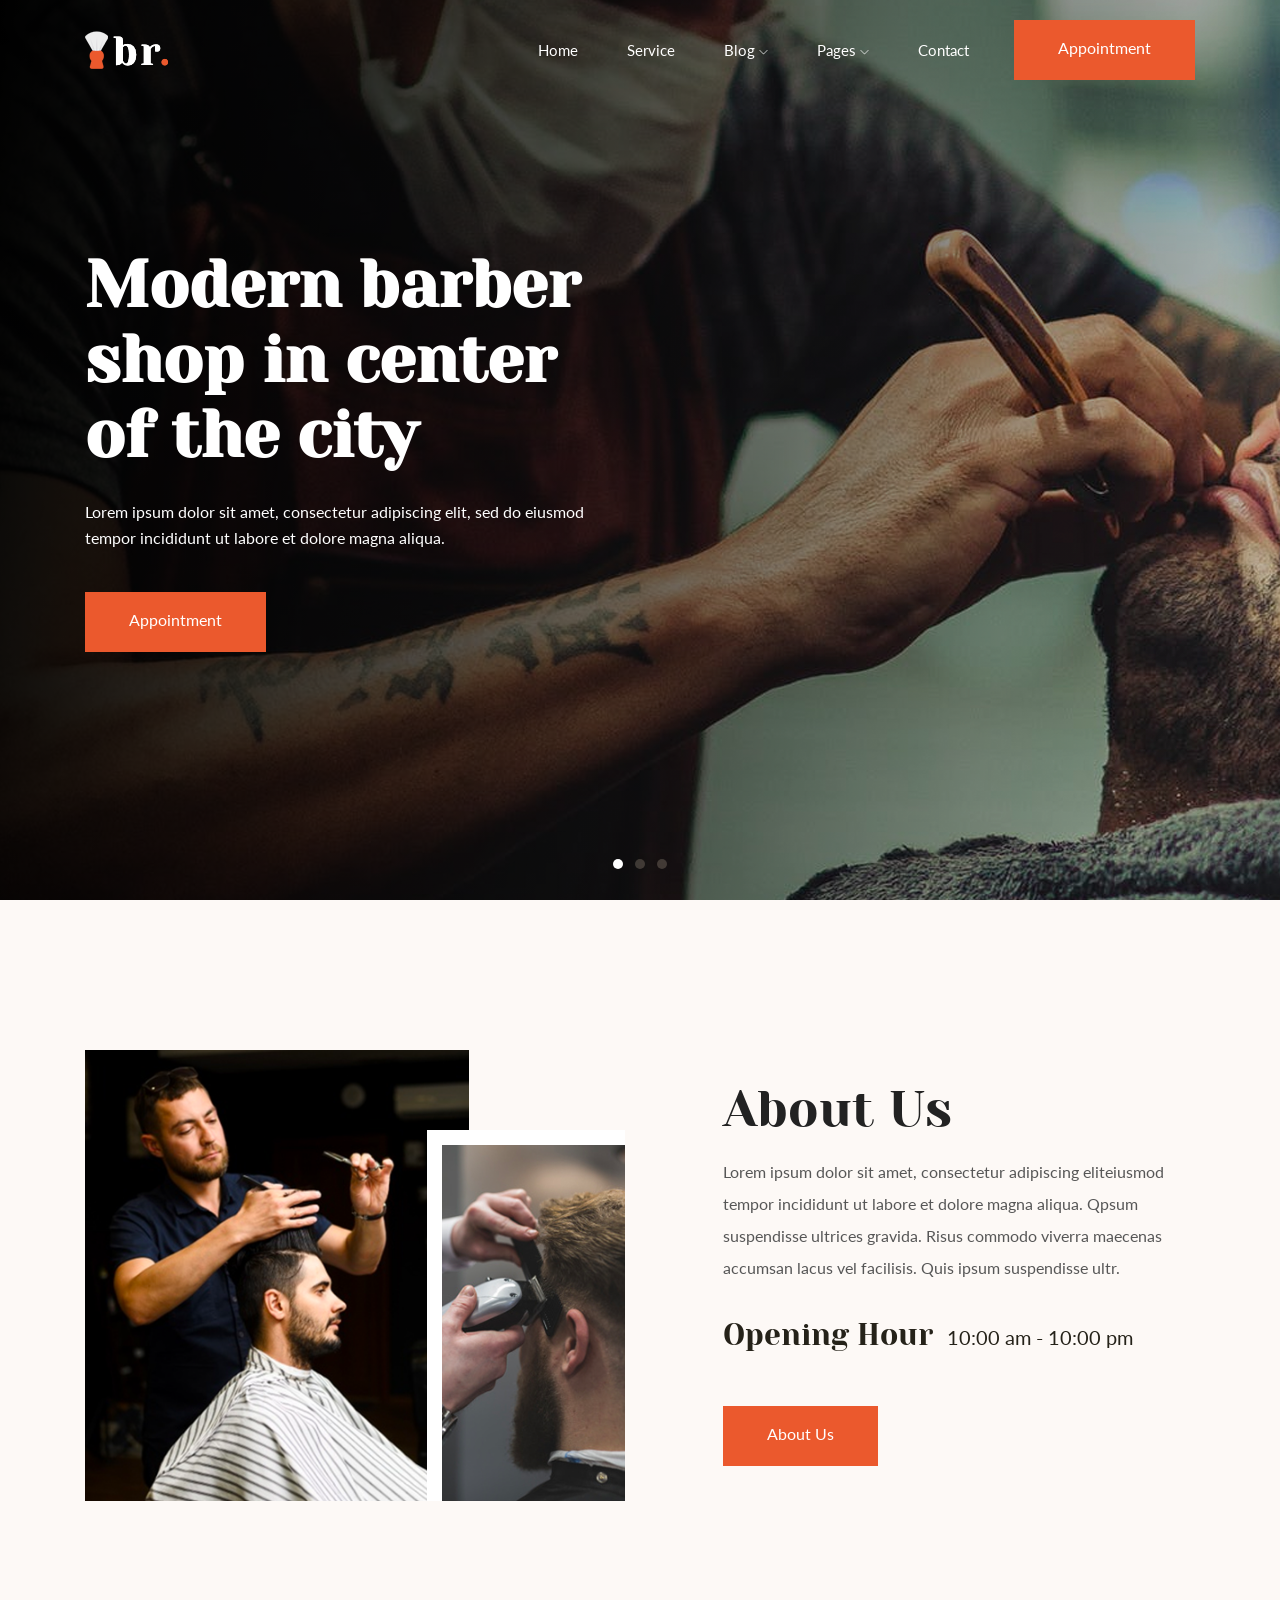
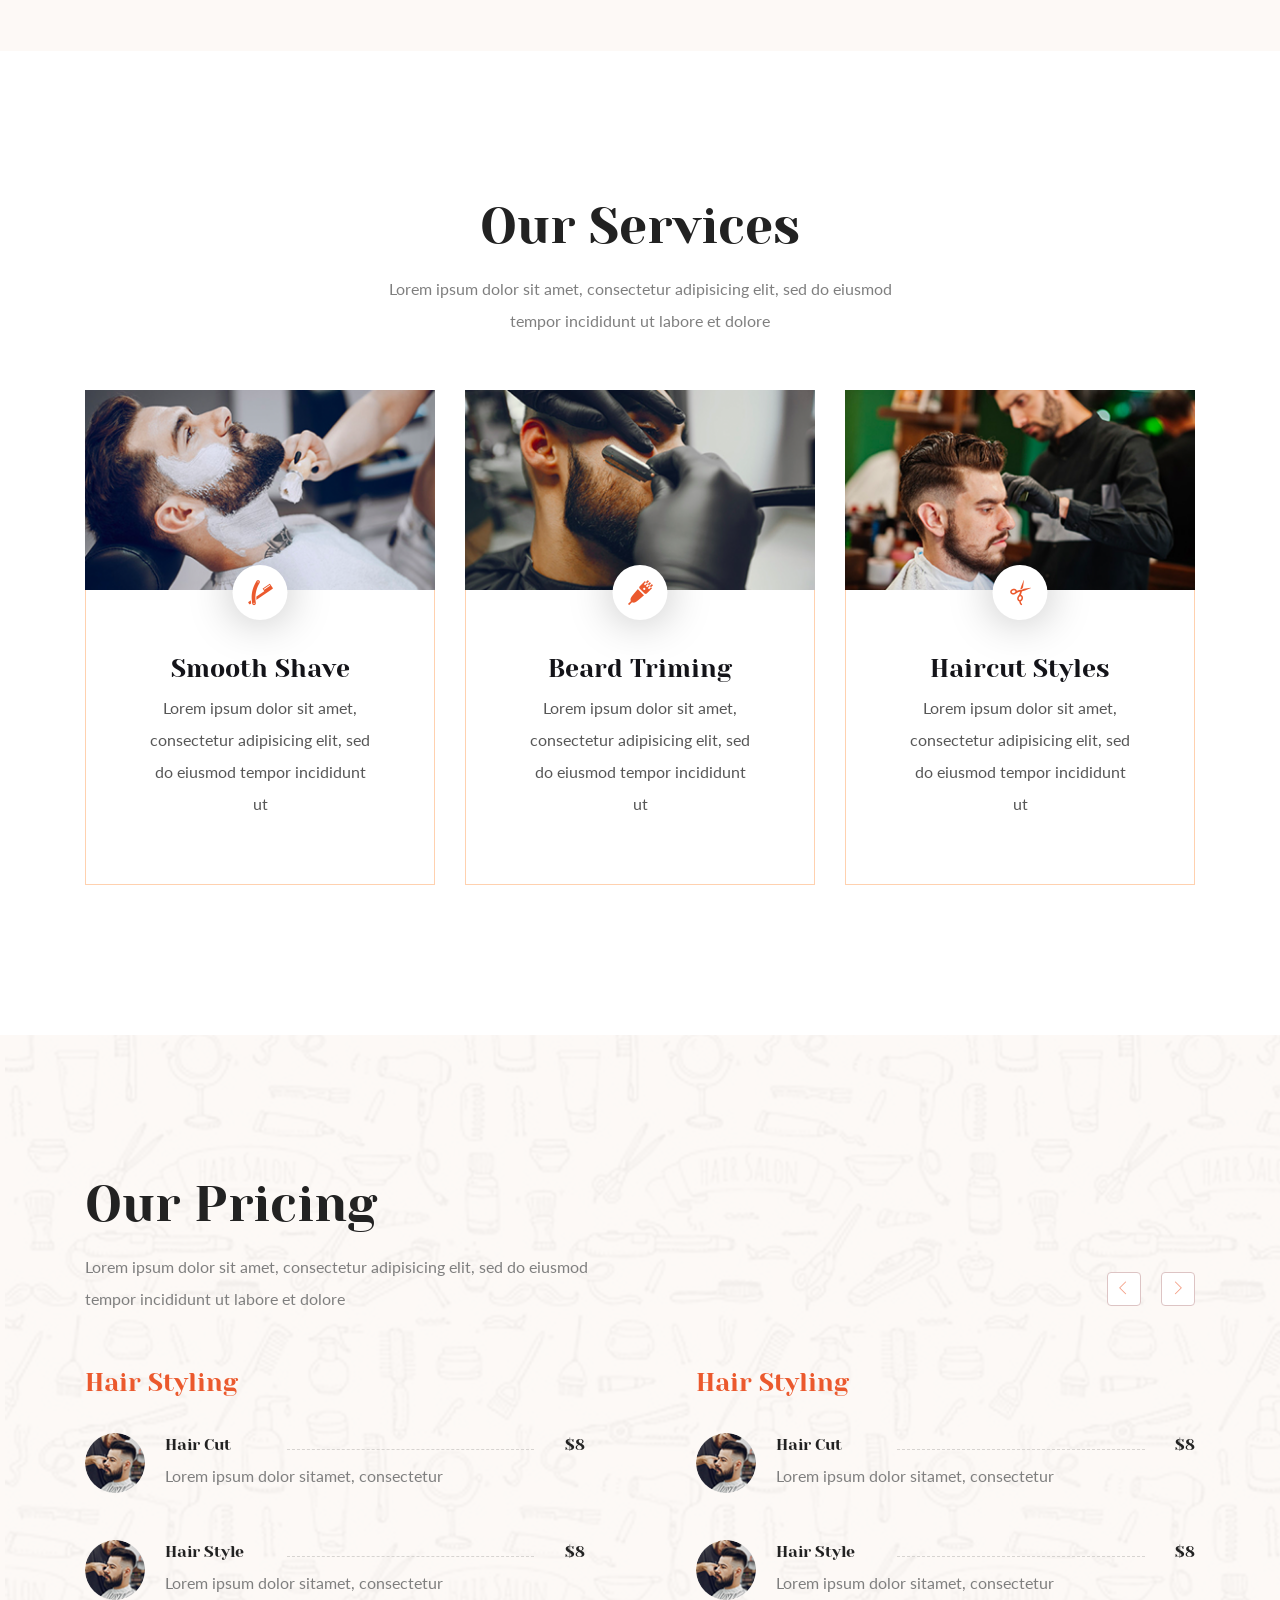
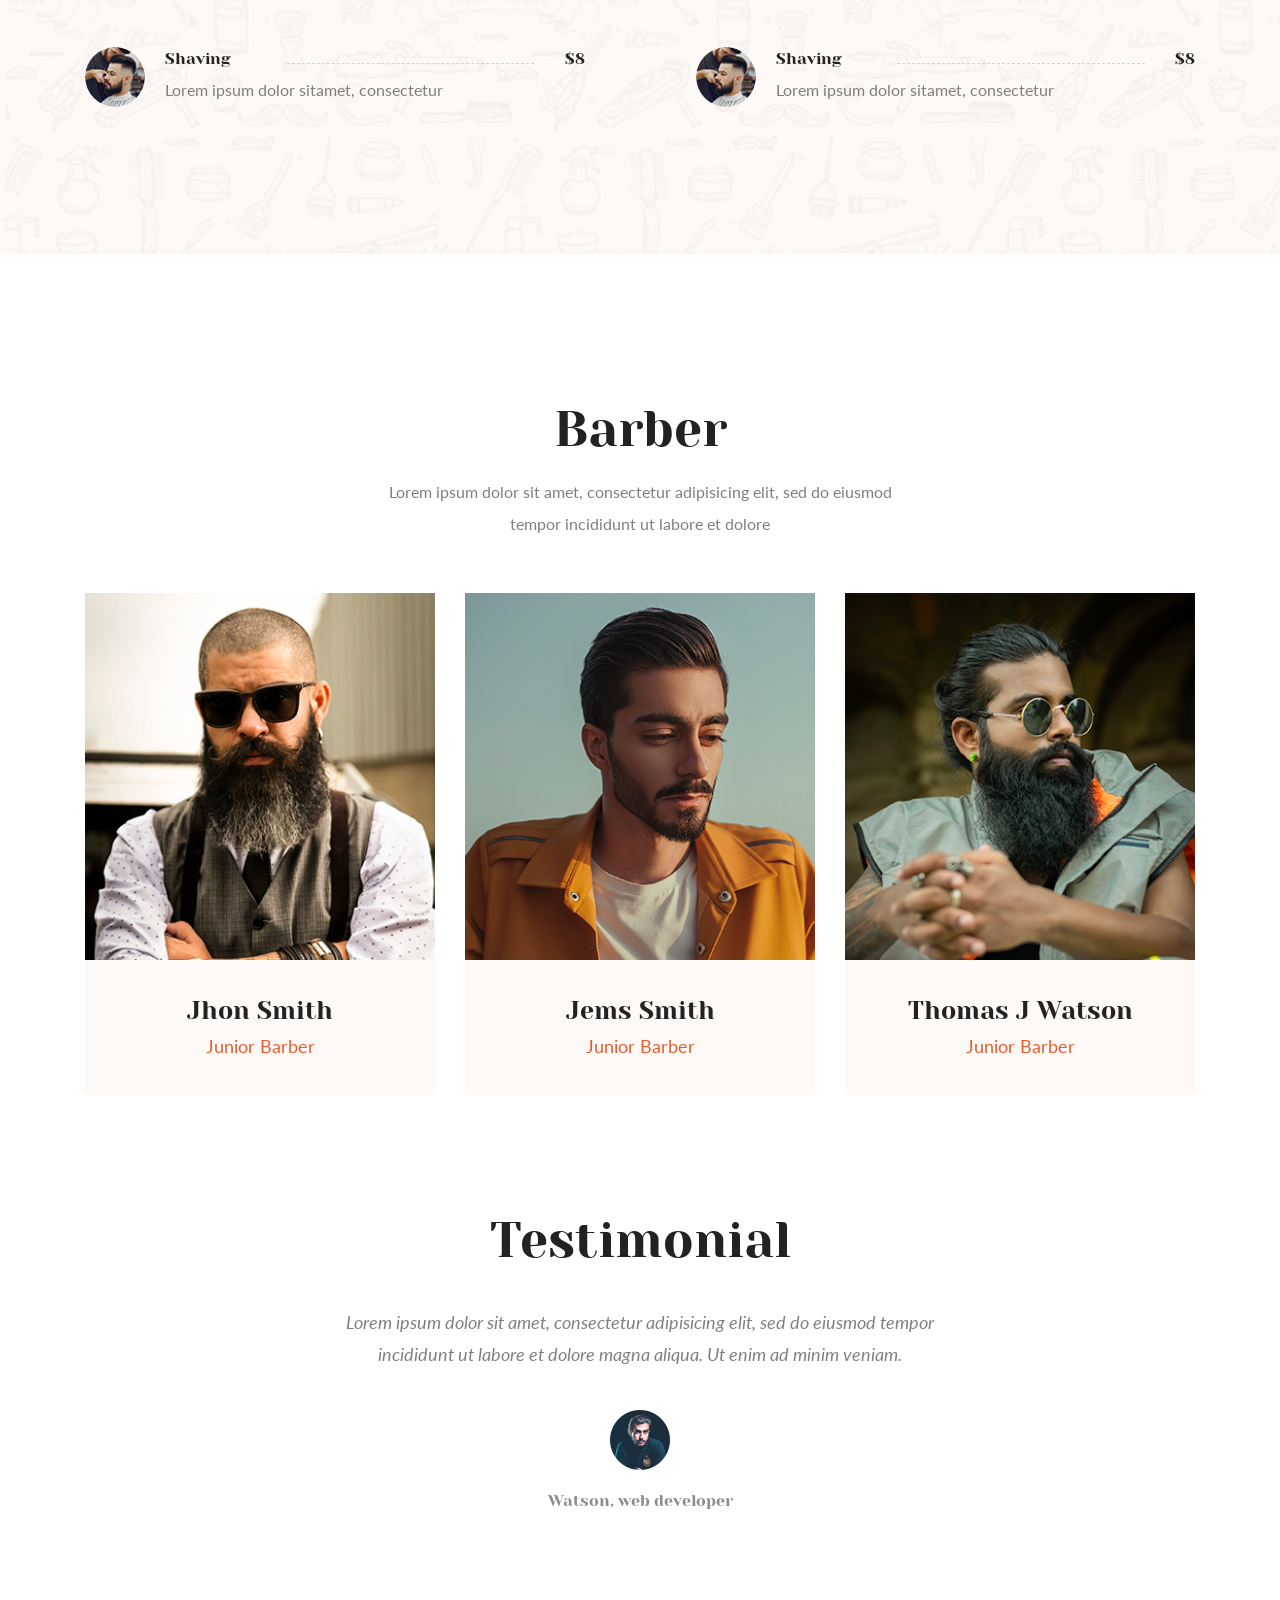
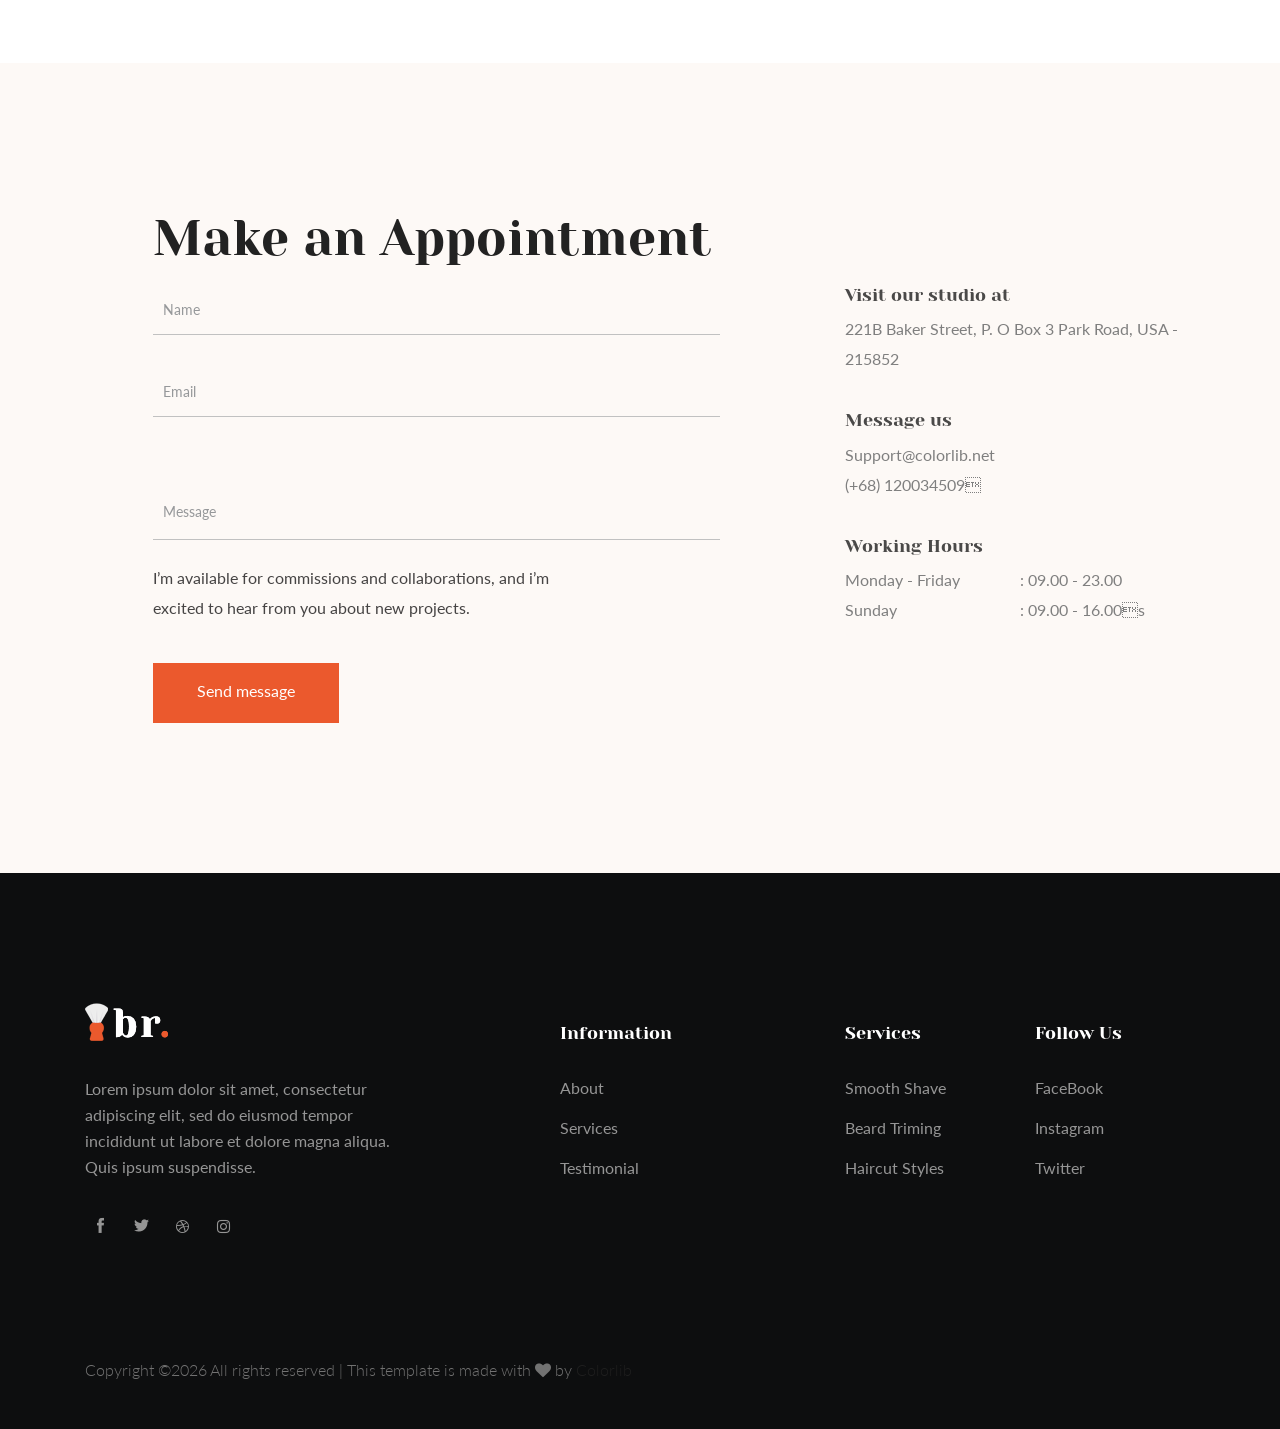
==== index.html @ 6e976d01 "v0.0 sem alteraçoes" ====
<!doctype html>
<html class="no-js" lang="zxx">

<head>
    <meta charset="utf-8">
    <meta http-equiv="x-ua-compatible" content="ie=edge">
    <title>Barber</title>
    <meta name="description" content="">
    <meta name="viewport" content="width=device-width, initial-scale=1">

    <!-- <link rel="manifest" href="site.webmanifest"> -->
    <link rel="shortcut icon" type="image/x-icon" href="img/favicon.png">
    <!-- Place favicon.ico in the root directory -->

    <!-- CSS here -->
    <link rel="stylesheet" href="css/bootstrap.min.css">
    <link rel="stylesheet" href="css/owl.carousel.min.css">
    <link rel="stylesheet" href="css/magnific-popup.css">
    <link rel="stylesheet" href="css/font-awesome.min.css">
    <link rel="stylesheet" href="css/themify-icons.css">
    <link rel="stylesheet" href="css/nice-select.css">
    <link rel="stylesheet" href="css/flaticon.css">
    <link rel="stylesheet" href="css/gijgo.css">
    <link rel="stylesheet" href="css/animate.css">
    <link rel="stylesheet" href="css/slicknav.css">
    <link rel="stylesheet" href="css/style.css">
    <!-- <link rel="stylesheet" href="css/responsive.css"> -->
</head>

<body>
    <!--[if lte IE 9]>
            <p class="browserupgrade">You are using an <strong>outdated</strong> browser. Please <a href="https://browsehappy.com/">upgrade your browser</a> to improve your experience and security.</p>
        <![endif]-->

    <!-- header-start -->
    <header>
        <div class="header-area ">
            <div id="sticky-header" class="main-header-area">
                <div class="container">
                    <div class="row align-items-center">
                        <div class="col-xl-3 col-lg-3">
                            <div class="logo-img">
                                <a href="index.html">
                                    <img src="img/logo.png" alt="">
                                </a>
                            </div>
                        </div>
                        <div class="col-xl-9 col-lg-9">
                            <div class="menu_wrap d-none d-lg-block">
                                <div class="menu_wrap_inner d-flex align-items-center justify-content-end">
                                    <div class="main-menu">
                                        <nav>
                                            <ul id="navigation">
                                                <li><a class="active" href="index.html">home</a></li>
                                                <li><a href="service.html">service</a></li>
                                                <li><a href="#">blog <i class="ti-angle-down"></i></a>
                                                    <ul class="submenu">
                                                        <li><a href="blog.html">blog</a></li>
                                                        <li><a href="single-blog.html">single-blog</a></li>
                                                    </ul>
                                                </li>
                                                <li><a href="#">pages <i class="ti-angle-down"></i></a>
                                                    <ul class="submenu">
                                                        <li><a href="about.html">about</a></li>
                                                        <li><a href="elements.html">elements</a></li>
                                                    </ul>
                                                </li>
                                                <li><a href="contact.html">Contact</a></li>
                                            </ul>
                                        </nav>
                                    </div>
                                    <div class="book_room">
                                        <div class="book_btn">
                                            <a class="popup-with-form" href="#test-form">Appointment</a>
                                        </div>
                                    </div>
                                </div>
                            </div>
                        </div>
                        <div class="col-12">
                            <div class="mobile_menu d-block d-lg-none"></div>
                        </div>
                    </div>
                </div>
            </div>
        </div>
    </header>
    <!-- header-end -->

    <!-- slider_area_start -->
    <div class="slider_area">
        <div class="slider_active owl-carousel">
            <div class="single_slider d-flex align-items-center justify-content-center slider_bg_1 overlay">
                <div class="container">
                    <div class="row">
                        <div class="col-lg-6 col-md-8">
                            <div class="slider_text">
                                <h3>Modern barber
                                    shop in center
                                    of the city</h3>
                                <p>Lorem ipsum dolor sit amet, consectetur adipiscing elit, sed do eiusmod tempor incididunt ut labore et dolore magna aliqua.</p>
                                <a href="#" class="boxed-btn3">Appointment</a>
                            </div>
                        </div>
                    </div>
                </div>
            </div>
            <div class="single_slider d-flex align-items-center justify-content-center slider_bg_2 overlay">
                <div class="container">
                    <div class="row">
                        <div class="col-lg-6 col-md-8">
                            <div class="slider_text">
                                <h3>Modern barber
                                    shop in center
                                    of the city</h3>
                                <p>Lorem ipsum dolor sit amet, consectetur adipiscing elit, sed do eiusmod tempor incididunt ut labore et dolore magna aliqua.</p>
                                <a href="#" class="boxed-btn3">Appointment</a>
                            </div>
                        </div>
                    </div>
                </div>
            </div>
            <div class="single_slider d-flex align-items-center justify-content-center slider_bg_3 overlay">
                <div class="container">
                    <div class="row">
                        <div class="col-lg-6 col-md-8">
                            <div class="slider_text">
                                <h3>Modern barber
                                    shop in center
                                    of the city</h3>
                                <p>Lorem ipsum dolor sit amet, consectetur adipiscing elit, sed do eiusmod tempor incididunt ut labore et dolore magna aliqua.</p>
                                <a href="#" class="boxed-btn3">Appointment</a>
                            </div>
                        </div>
                    </div>
                </div>
            </div>
        </div>
    </div>
    <!-- slider_area_end -->

    <!-- about_area_start -->
    <div class="about_area ">
        <div class="container">
            <div class="row align-items-center">
                <div class="col-xl-6 col-lg-6 col-md-6">
                    <div class="about_thumbs">
                        <div class="large_img_1">
                            <img src="img/about/about_lft.png" alt="">
                        </div>
                        <div class="small_img_1">
                            <img src="img/about/about_right.png" alt="">
                        </div>
                    </div>
                </div>
                <div class="col-xl-6 col-lg-6 col-md-6">
                    <div class="about_info">
                        <div class="section_title mb-20px">
                            <h3>About Us</h3>
                            <p>Lorem ipsum dolor sit amet, consectetur adipiscing eliteiusmod tempor incididunt ut labore et dolore magna aliqua. Qpsum suspendisse ultrices gravida. Risus commodo viverra maecenas accumsan lacus vel facilisis. Quis ipsum suspendisse ultr.</p>
                        </div>
                        <p class="opening_hour">
                            Opening Hour
                            <span>10:00 am - 10:00 pm</span>
                        </p>
                        <a href="about.html" class="boxed-btn3">About Us</a>
                    </div>
                </div>
            </div>
        </div>
    </div>
    <!-- about_area_end -->

    <div class="service_area">
        <div class="container">
            <div class="row justify-content-center ">
                <div class="col-lg-6 col-md-10">
                    <div class="section_title text-center mb-55">
                        <h3>Our Services</h3>
                        <p>Lorem ipsum dolor sit amet, consectetur adipisicing elit, sed do eiusmod tempor incididunt ut labore et dolore</p>
                    </div>
                </div>
            </div>
            <div class="row justify-content-center">
                <div class="col-lg-4 col-md-6">
                    <div class="single_service">
                         <div class="service_thumb">
                             <img src="img/service/1.png" alt="">
                         </div>
                         <div class="service_content text-center">
                            <div class="icon">
                                <i class="flaticon-shave"></i>
                            </div>
                            <h3>Smooth Shave</h3>
                            <p>Lorem ipsum dolor sit amet, consectetur adipisicing elit, sed do eiusmod tempor incididunt ut</p>
                         </div>
                    </div>
                </div>
                <div class="col-lg-4 col-md-6">
                    <div class="single_service">
                         <div class="service_thumb">
                             <img src="img/service/2.png" alt="">
                         </div>
                         <div class="service_content text-center">
                            <div class="icon">
                                <i class="flaticon-barber"></i>
                            </div>
                            <h3>Beard Triming</h3>
                            <p>Lorem ipsum dolor sit amet, consectetur adipisicing elit, sed do eiusmod tempor incididunt ut</p>
                         </div>
                    </div>
                </div>
                <div class="col-lg-4 col-md-6">
                    <div class="single_service">
                         <div class="service_thumb">
                             <img src="img/service/3.png" alt="">
                         </div>
                         <div class="service_content text-center">
                            <div class="icon">
                                <i class="flaticon-null"></i>
                            </div>
                            <h3>Haircut Styles</h3>
                            <p>Lorem ipsum dolor sit amet, consectetur adipisicing elit, sed do eiusmod tempor incididunt ut</p>
                         </div>
                    </div>
                </div>
            </div>
        </div>
    </div>


    <div class="prising_area">
        <div class="container">
            <div class="row">
                <div class="col-xl-6 col-md-6">
                    <div class="section_title mb-55">
                        <h3>Our Pricing</h3>
                        <p>Lorem ipsum dolor sit amet, consectetur adipisicing elit, sed do eiusmod tempor incididunt ut labore et dolore</p>
                    </div>
                </div>
            </div>

            <div class="row">
                <div class="col-lg-12">
                    <div class="prising_slider_active owl-carousel">
                        <div class="prising_active d-flex justify-content-between">
                            <div class="single_prising">
                                <div class="prise_title">
                                    <h4>Hair Styling</h4>
                                </div>
                                <div class="single_service">
                                    <div class="service_inner">
                                        <div class="thumb">
                                            <img src="img/prising/1.png" alt="">
                                        </div>
                                    </div>
                                    <div class="hair_style_info">
                                        <div class="prise d-flex justify-content-between">
                                            <span>Hair Cut</span>
                                            <span>$8</span>
                                        </div>
                                        <p>Lorem ipsum dolor sitamet, consectetur </p>
                                    </div>
                                </div>
                                <div class="single_service">
                                    <div class="service_inner">
                                        <div class="thumb">
                                            <img src="img/prising/1.png" alt="">
                                        </div>
                                    </div>
                                    <div class="hair_style_info">
                                        <div class="prise d-flex justify-content-between">
                                            <span>Hair Style</span>
                                            <span>$8</span>
                                        </div>
                                        <p>Lorem ipsum dolor sitamet, consectetur </p>
                                    </div>
                                </div>
                                <div class="single_service">
                                    <div class="service_inner">
                                        <div class="thumb">
                                            <img src="img/prising/1.png" alt="">
                                        </div>
                                    </div>
                                    <div class="hair_style_info">
                                        <div class="prise d-flex justify-content-between">
                                            <span>Shaving</span>
                                            <span>$8</span>
                                        </div>
                                        <p>Lorem ipsum dolor sitamet, consectetur </p>
                                    </div>
                                </div>
                            </div>
                            <div class="single_prising">
                                <div class="prise_title">
                                    <h4>Hair Styling</h4>
                                </div>
                                <div class="single_service">
                                    <div class="service_inner">
                                        <div class="thumb">
                                            <img src="img/prising/1.png" alt="">
                                        </div>
                                    </div>
                                    <div class="hair_style_info">
                                        <div class="prise d-flex justify-content-between">
                                            <span>Hair Cut</span>
                                            <span>$8</span>
                                        </div>
                                        <p>Lorem ipsum dolor sitamet, consectetur </p>
                                    </div>
                                </div>
                                <div class="single_service">
                                    <div class="service_inner">
                                        <div class="thumb">
                                            <img src="img/prising/1.png" alt="">
                                        </div>
                                    </div>
                                    <div class="hair_style_info">
                                        <div class="prise d-flex justify-content-between">
                                            <span>Hair Style</span>
                                            <span>$8</span>
                                        </div>
                                        <p>Lorem ipsum dolor sitamet, consectetur </p>
                                    </div>
                                </div>
                                <div class="single_service">
                                    <div class="service_inner">
                                        <div class="thumb">
                                            <img src="img/prising/1.png" alt="">
                                        </div>
                                    </div>
                                    <div class="hair_style_info">
                                        <div class="prise d-flex justify-content-between">
                                            <span>Shaving</span>
                                            <span>$8</span>
                                        </div>
                                        <p>Lorem ipsum dolor sitamet, consectetur </p>
                                    </div>
                                </div>
                            </div>
                        </div>
                        <div class="prising_active d-flex justify-content-between">
                            <div class="single_prising">
                                <div class="prise_title">
                                    <h4>Hair Styling</h4>
                                </div>
                                <div class="single_service">
                                    <div class="service_inner">
                                        <div class="thumb">
                                            <img src="img/prising/1.png" alt="">
                                        </div>
                                    </div>
                                    <div class="hair_style_info">
                                        <div class="prise d-flex justify-content-between">
                                            <span>Hair Cut</span>
                                            <span>$8</span>
                                        </div>
                                        <p>Lorem ipsum dolor sitamet, consectetur </p>
                                    </div>
                                </div>
                                <div class="single_service">
                                    <div class="service_inner">
                                        <div class="thumb">
                                            <img src="img/prising/1.png" alt="">
                                        </div>
                                    </div>
                                    <div class="hair_style_info">
                                        <div class="prise d-flex justify-content-between">
                                            <span>Hair Style</span>
                                            <span>$8</span>
                                        </div>
                                        <p>Lorem ipsum dolor sitamet, consectetur </p>
                                    </div>
                                </div>
                                <div class="single_service">
                                    <div class="service_inner">
                                        <div class="thumb">
                                            <img src="img/prising/1.png" alt="">
                                        </div>
                                    </div>
                                    <div class="hair_style_info">
                                        <div class="prise d-flex justify-content-between">
                                            <span>Shaving</span>
                                            <span>$8</span>
                                        </div>
                                        <p>Lorem ipsum dolor sitamet, consectetur </p>
                                    </div>
                                </div>
                            </div>
                            <div class="single_prising">
                                <div class="prise_title">
                                    <h4>Hair Styling</h4>
                                </div>
                                <div class="single_service">
                                    <div class="service_inner">
                                        <div class="thumb">
                                            <img src="img/prising/1.png" alt="">
                                        </div>
                                    </div>
                                    <div class="hair_style_info">
                                        <div class="prise d-flex justify-content-between">
                                            <span>Hair Cut</span>
                                            <span>$8</span>
                                        </div>
                                        <p>Lorem ipsum dolor sitamet, consectetur </p>
                                    </div>
                                </div>
                                <div class="single_service">
                                    <div class="service_inner">
                                        <div class="thumb">
                                            <img src="img/prising/1.png" alt="">
                                        </div>
                                    </div>
                                    <div class="hair_style_info">
                                        <div class="prise d-flex justify-content-between">
                                            <span>Hair Style</span>
                                            <span>$8</span>
                                        </div>
                                        <p>Lorem ipsum dolor sitamet, consectetur </p>
                                    </div>
                                </div>
                                <div class="single_service">
                                    <div class="service_inner">
                                        <div class="thumb">
                                            <img src="img/prising/1.png" alt="">
                                        </div>
                                    </div>
                                    <div class="hair_style_info">
                                        <div class="prise d-flex justify-content-between">
                                            <span>Shaving</span>
                                            <span>$8</span>
                                        </div>
                                        <p>Lorem ipsum dolor sitamet, consectetur </p>
                                    </div>
                                </div>
                            </div>
                        </div>
                        <div class="prising_active d-flex justify-content-between">
                            <div class="single_prising">
                                <div class="prise_title">
                                    <h4>Hair Styling</h4>
                                </div>
                                <div class="single_service">
                                    <div class="service_inner">
                                        <div class="thumb">
                                            <img src="img/prising/1.png" alt="">
                                        </div>
                                    </div>
                                    <div class="hair_style_info">
                                        <div class="prise d-flex justify-content-between">
                                            <span>Hair Cut</span>
                                            <span>$8</span>
                                        </div>
                                        <p>Lorem ipsum dolor sitamet, consectetur </p>
                                    </div>
                                </div>
                                <div class="single_service">
                                    <div class="service_inner">
                                        <div class="thumb">
                                            <img src="img/prising/1.png" alt="">
                                        </div>
                                    </div>
                                    <div class="hair_style_info">
                                        <div class="prise d-flex justify-content-between">
                                            <span>Hair Style</span>
                                            <span>$8</span>
                                        </div>
                                        <p>Lorem ipsum dolor sitamet, consectetur </p>
                                    </div>
                                </div>
                                <div class="single_service">
                                    <div class="service_inner">
                                        <div class="thumb">
                                            <img src="img/prising/1.png" alt="">
                                        </div>
                                    </div>
                                    <div class="hair_style_info">
                                        <div class="prise d-flex justify-content-between">
                                            <span>Shaving</span>
                                            <span>$8</span>
                                        </div>
                                        <p>Lorem ipsum dolor sitamet, consectetur </p>
                                    </div>
                                </div>
                            </div>
                            <div class="single_prising">
                                <div class="prise_title">
                                    <h4>Hair Styling</h4>
                                </div>
                                <div class="single_service">
                                    <div class="service_inner">
                                        <div class="thumb">
                                            <img src="img/prising/1.png" alt="">
                                        </div>
                                    </div>
                                    <div class="hair_style_info">
                                        <div class="prise d-flex justify-content-between">
                                            <span>Hair Cut</span>
                                            <span>$8</span>
                                        </div>
                                        <p>Lorem ipsum dolor sitamet, consectetur </p>
                                    </div>
                                </div>
                                <div class="single_service">
                                    <div class="service_inner">
                                        <div class="thumb">
                                            <img src="img/prising/1.png" alt="">
                                        </div>
                                    </div>
                                    <div class="hair_style_info">
                                        <div class="prise d-flex justify-content-between">
                                            <span>Hair Style</span>
                                            <span>$8</span>
                                        </div>
                                        <p>Lorem ipsum dolor sitamet, consectetur </p>
                                    </div>
                                </div>
                                <div class="single_service">
                                    <div class="service_inner">
                                        <div class="thumb">
                                            <img src="img/prising/1.png" alt="">
                                        </div>
                                    </div>
                                    <div class="hair_style_info">
                                        <div class="prise d-flex justify-content-between">
                                            <span>Shaving</span>
                                            <span>$8</span>
                                        </div>
                                        <p>Lorem ipsum dolor sitamet, consectetur </p>
                                    </div>
                                </div>
                            </div>
                        </div>
                    </div>
                </div>
            </div>
        </div>
    </div>


    <!-- team_area_start  -->
    <div class="team_area">
        <div class="container">
            <div class="row justify-content-center">
                <div class="col-lg-6 col-md-10">
                    <div class="section_title text-center mb-55">
                        <h3>Barber</h3>
                        <p>Lorem ipsum dolor sit amet, consectetur adipisicing elit, sed do eiusmod tempor incididunt ut labore et dolore</p>
                    </div>
                </div>
            </div>
            <div class="row justify-content-center">
                <div class="col-lg-4 col-md-6">
                    <div class="single_team_member">
                        <div class="team_thumb">
                            <img src="img/team/1.png" alt="">
                        </div>
                        <div class="member_info text-center">
                            <h3>Jhon Smith</h3>
                            <p>Junior Barber</p>
                        </div>
                    </div>
                </div>
                <div class="col-lg-4 col-md-6">
                    <div class="single_team_member">
                        <div class="team_thumb">
                            <img src="img/team/2.png" alt="">
                        </div>
                        <div class="member_info text-center">
                            <h3>Jems Smith</h3>
                            <p>Junior Barber</p>
                        </div>
                    </div>
                </div>
                <div class="col-lg-4 col-md-6">
                    <div class="single_team_member">
                        <div class="team_thumb">
                            <img src="img/team/3.png" alt="">
                        </div>
                        <div class="member_info text-center">
                            <h3>Thomas J Watson</h3>
                            <p>Junior Barber</p>
                        </div>
                    </div>
                </div>
            </div>
        </div>
    </div>
    <!-- team_area_end  -->

    <!-- testimonial_area  -->
    <div class="testimonial_area  ">
        <div class="container">
            <div class="row">
                <div class="col-xl-12">
                    <div class="section_title mb-40 text-center">
                        <h3>
                            Testimonial
                        </h3>
                    </div>
                </div>
            </div>
            <div class="row">
                <div class="col-xl-12">
                    <div class="testmonial_active owl-carousel">
                        <div class="single_carousel">
                            <div class="row justify-content-center">
                                <div class="col-lg-7 col-md-10">
                                    <div class="single_testmonial text-center">
                                        <p>Lorem ipsum dolor sit amet, consectetur adipisicing elit, sed do eiusmod tempor incididunt ut labore et dolore magna aliqua. Ut enim ad minim veniam.</p>
                                        <div class="testmonial_author">
                                            <div class="thumb">
                                                <img src="img/testmonial/1.png" alt="">
                                            </div>
                                            <h3>Watson, web developer</h3>
                                        </div>
                                    </div>
                                </div>
                            </div>
                        </div>
                        <div class="single_carousel">
                            <div class="row justify-content-center">
                                <div class="col-lg-7 col-md-10">
                                    <div class="single_testmonial text-center">
                                        <p>Lorem ipsum dolor sit amet, consectetur adipisicing elit, sed do eiusmod tempor incididunt ut labore et dolore magna aliqua. Ut enim ad minim veniam.</p>
                                        <div class="testmonial_author">
                                            <div class="thumb">
                                                <img src="img/testmonial/1.png" alt="">
                                            </div>
                                            <h3>Watson, web developer</h3>
                                        </div>
                                    </div>
                                </div>
                            </div>
                        </div>
                        <div class="single_carousel">
                            <div class="row justify-content-center">
                                <div class="col-lg-7 col-md-10">
                                    <div class="single_testmonial text-center">
                                        <p>Lorem ipsum dolor sit amet, consectetur adipisicing elit, sed do eiusmod tempor incididunt ut labore et dolore magna aliqua. Ut enim ad minim veniam.</p>
                                        <div class="testmonial_author">
                                            <div class="thumb">
                                                <img src="img/testmonial/1.png" alt="">
                                            </div>
                                            <h3>Watson, web developer</h3>
                                        </div>
                                    </div>
                                </div>
                            </div>
                        </div>
                    </div>
                </div>
            </div>
        </div>
    </div>
    <!-- /testimonial_area  -->

    <div class="make_apppointment_area">
        <div class="container">
            <div class="row">
                <div class="col-lg-12">
                    <div class="section_title pl-68">
                        <h3>Make an Appointment</h3>
                    </div>
                </div>
            </div>
            <div class="row">
                <div class="col-lg-7">
                    <div class="appoint_ment_form pl-68">
                        <form action="#">
                            <div class="single_field">
                                <input type="text" placeholder="Name">
                            </div>
                            <div class="single_field">
                                <input type="text" placeholder="Email">
                            </div>
                            <div class="single_field m-0">
                                <textarea id="" cols="30" rows="10" placeholder="Message"></textarea>
                            </div>
                            <p>I’m available for commissions and collaborations, and i’m <br>
                                excited to hear from you about new projects.</p>
                            <div class="form_btn">
                                <button class="boxed-btn3" type="submit">Send message</button>
                            </div>
                        </form>
                    </div>
                </div>
                <div class="col-lg-4 offset-lg-1">
                    <div class="appointMent_info">
                        <div class="single_appontment">
                            <h4>Visit our studio at</h4>
                            <p>221B Baker Street, P. O Box 3 Park Road, 
                                USA - 215852</p>
                        </div>
                        <div class="single_appontment">
                            <h4>Message us</h4>
                            <p>Support@colorlib.net <br>
                                (+68) 120034509</p>
                        </div>
                        <div class="single_appontment">
                            <h4>Working Hours</h4>
                            <p class="d-flex justify-content-between">
                                <span>Monday - Friday</span>
                                <span>:  09.00 - 23.00</span>
                            </p>
                            <p class="d-flex justify-content-between">
                                <span>Sunday</span>
                                <span>:  09.00 - 16.00s</span>
                            </p>
                        </div>
                    </div>
                </div>
            </div>
        </div>
    </div>


    <!-- footer_start  -->
    <footer class="footer">
        <div class="footer_top">
            <div class="container">
                <div class="row">
                    <div class="col-xl-5 col-md-6 col-lg-5 ">
                        <div class="footer_widget">
                            <div class="footer_logo">
                                <a href="#">
                                    <img src="img/logo.png" alt="">
                                </a>
                            </div>
                            <p class="address_text">Lorem ipsum dolor sit amet, consectetur <br> adipiscing elit, sed do eiusmod tempor <br> incididunt ut labore et dolore magna aliqua. <br> Quis ipsum suspendisse.
                            </p>
                            <div class="socail_links">
                                <ul>
                                    <li>
                                        <a href="#">
                                            <i class="ti-facebook"></i>
                                        </a>
                                    </li>
                                    <li>
                                        <a href="#">
                                            <i class="ti-twitter-alt"></i>
                                        </a>
                                    </li>
                                    <li>
                                        <a href="#">
                                            <i class="fa fa-dribbble"></i>
                                        </a>
                                    </li>
                                    <li>
                                        <a href="#">
                                            <i class="fa fa-instagram"></i>
                                        </a>
                                    </li>
                                </ul>
                            </div>

                        </div>
                    </div>
                    <div class="col-xl-3 col-md-6 col-lg-3">
                        <div class="footer_widget">
                            <h3 class="footer_title">
                                Information
                            </h3>
                            <ul class="links">
                                <li><a href="#">About</a></li>
                                <li><a href="#">Services</a></li>
                                <li><a href="#">Testimonial</a></li>
                            </ul>
                        </div>
                    </div>
                    <div class="col-xl-2  col-md-6 col-lg-2">
                        <div class="footer_widget">
                            <h3 class="footer_title">
                                Services
                            </h3>
                            <ul class="links">
                                <li><a href="#">Smooth Shave </a></li>
                                <li><a href="#">Beard Triming</a></li>
                                <li><a href="#"> Haircut Styles</a></li>
                            </ul>
                        </div>
                    </div>
                    <div class="col-xl-2  col-md-6 col-lg-2">
                        <div class="footer_widget">
                            <h3 class="footer_title">
                                Follow Us
                            </h3>
                            <ul class="links">
                                <li><a href="#">FaceBook</a></li>
                                <li><a href="#">Instagram</a></li>
                                <li><a href="#"> Twitter</a></li>
                            </ul>
                        </div>
                    </div>
                </div>
            </div>
        </div>
        <div class="copy-right_text">
            <div class="container">
                <div class="row">
                    <div class="col-xl-12">
                        <p class="copy_right text-center">
                            <p><!-- Link back to Colorlib can't be removed. Template is licensed under CC BY 3.0. -->
  Copyright &copy;<script>document.write(new Date().getFullYear());</script> All rights reserved | This template is made with <i class="fa fa-heart" aria-hidden="true"></i> by <a href="https://colorlib.com" target="_blank">Colorlib</a>
  <!-- Link back to Colorlib can't be removed. Template is licensed under CC BY 3.0. --></p>
                        </p>
                    </div>
                </div>
            </div>
        </div>
    </footer>
    <!-- footer_end  -->


    <!-- form itself end-->
    <form id="test-form" class="white-popup-block mfp-hide">
            <div class="popup_box ">
                    <div class="popup_inner">
                        <h3>Make an Appointment</h3>
                        <form action="#">
                            <div class="row">
                                <div class="col-xl-6 col-md-6">
                                    <input id="datepicker" placeholder="Date">
                                </div>
                                <div class="col-xl-6 col-md-6">
                                    <input id="timepicker" placeholder="time">
                                </div>
                                <div class="col-xl-6 col-md-6">
                                    <select class="form-select wide" id="default-select" class="">
                                        <option data-display="Choose services">Choose services 1</option>
                                        <option value="1">Choose services 2</option>
                                        <option value="2">Choose services 3</option>
                                        <option value="3">Choose services 4</option>
                                    </select>
                                </div>
                                <div class="col-xl-6 col-md-6">
                                    <select class="form-select wide" id="default-select" class="">
                                        <option data-display="Choose Barbers">Choose Barbers</option>
                                        <option value="1">Zaki</option>
                                        <option value="2">Ronky</option>
                                        <option value="3">kalu</option>
                                    </select>
                                </div>
                                <div class="col-xl-6 col-md-6">
                                    <input type="text" placeholder="Your name">
                                </div>
                                <div class="col-xl-6 col-md-6">
                                    <input type="text" placeholder="Phone no">
                                </div>
                                <div class="col-xl-12">
                                    <input type="email" placeholder="Your email">
                                </div>
                                <div class="col-xl-12">
                                    <button type="submit" class="boxed-btn3">Submit</button>
                                </div>
                            </div>
                        </form>
                    </div>
                </div>
        </form>
<!-- form itself end -->

    <!-- JS here -->
    <script src="js/vendor/modernizr-3.5.0.min.js"></script>
    <script src="js/vendor/jquery-1.12.4.min.js"></script>
    <script src="js/popper.min.js"></script>
    <script src="js/bootstrap.min.js"></script>
    <script src="js/owl.carousel.min.js"></script>
    <script src="js/isotope.pkgd.min.js"></script>
    <script src="js/ajax-form.js"></script>
    <script src="js/waypoints.min.js"></script>
    <script src="js/jquery.counterup.min.js"></script>
    <script src="js/imagesloaded.pkgd.min.js"></script>
    <script src="js/scrollIt.js"></script>
    <script src="js/jquery.scrollUp.min.js"></script>
    <script src="js/wow.min.js"></script>
    <script src="js/nice-select.min.js"></script>
    <script src="js/jquery.slicknav.min.js"></script>
    <script src="js/jquery.magnific-popup.min.js"></script>
    <script src="js/plugins.js"></script>
    <script src="js/gijgo.min.js"></script>

    <!--contact js-->
    <script src="js/contact.js"></script>
    <script src="js/jquery.ajaxchimp.min.js"></script>
    <script src="js/jquery.form.js"></script>
    <script src="js/jquery.validate.min.js"></script>
    <script src="js/mail-script.js"></script>

    <script src="js/main.js"></script>
    <script>
        $('#datepicker').datepicker({
            iconsLibrary: 'fontawesome',
            disableDaysOfWeek: [0, 0],
        //     icons: {
        //      rightIcon: '<span class="fa fa-caret-down"></span>'
        //  }
        });
        $('#datepicker2').datepicker({
            iconsLibrary: 'fontawesome',
            icons: {
             rightIcon: '<span class="fa fa-caret-down"></span>'
         }

        });
        var timepicker = $('#timepicker').timepicker({
         format: 'HH.MM'
     });
    </script>
</body>

</html>
---- css/themify-icons.css ----
@font-face {
	font-family: 'themify';
	src:url('../fonts/themify.eot?-fvbane');
	src:url('../fonts/themify.eot?#iefix-fvbane') format('embedded-opentype'),
		url('../fonts/themify.woff?-fvbane') format('woff'),
		url('../fonts/themify.ttf?-fvbane') format('truetype'),
		url('../fonts/themify.svg?-fvbane#themify') format('svg');
	font-weight: normal;
	font-style: normal;
}

[class^="ti-"], [class*=" ti-"] {
	font-family: 'themify';
	/* speak: none; */
	font-style: normal;
	font-weight: normal;
	font-variant: normal;
	text-transform: none;
	line-height: 1;

	/* Better Font Rendering =========== */
	-webkit-font-smoothing: antialiased;
	-moz-osx-font-smoothing: grayscale;
}

.ti-wand:before {
	content: "\e600";
}
.ti-volume:before {
	content: "\e601";
}
.ti-user:before {
	content: "\e602";
}
.ti-unlock:before {
	content: "\e603";
}
.ti-unlink:before {
	content: "\e604";
}
.ti-trash:before {
	content: "\e605";
}
.ti-thought:before {
	content: "\e606";
}
.ti-target:before {
	content: "\e607";
}
.ti-tag:before {
	content: "\e608";
}
.ti-tablet:before {
	content: "\e609";
}
.ti-star:before {
	content: "\e60a";
}
.ti-spray:before {
	content: "\e60b";
}
.ti-signal:before {
	content: "\e60c";
}
.ti-shopping-cart:before {
	content: "\e60d";
}
.ti-shopping-cart-full:before {
	content: "\e60e";
}
.ti-settings:before {
	content: "\e60f";
}
.ti-search:before {
	content: "\e610";
}
.ti-zoom-in:before {
	content: "\e611";
}
.ti-zoom-out:before {
	content: "\e612";
}
.ti-cut:before {
	content: "\e613";
}
.ti-ruler:before {
	content: "\e614";
}
.ti-ruler-pencil:before {
	content: "\e615";
}
.ti-ruler-alt:before {
	content: "\e616";
}
.ti-bookmark:before {
	content: "\e617";
}
.ti-bookmark-alt:before {
	content: "\e618";
}
.ti-reload:before {
	content: "\e619";
}
.ti-plus:before {
	content: "\e61a";
}
.ti-pin:before {
	content: "\e61b";
}
.ti-pencil:before {
	content: "\e61c";
}
.ti-pencil-alt:before {
	content: "\e61d";
}
.ti-paint-roller:before {
	content: "\e61e";
}
.ti-paint-bucket:before {
	content: "\e61f";
}
.ti-na:before {
	content: "\e620";
}
.ti-mobile:before {
	content: "\e621";
}
.ti-minus:before {
	content: "\e622";
}
.ti-medall:before {
	content: "\e623";
}
.ti-medall-alt:before {
	content: "\e624";
}
.ti-marker:before {
	content: "\e625";
}
.ti-marker-alt:before {
	content: "\e626";
}
.ti-arrow-up:before {
	content: "\e627";
}
.ti-arrow-right:before {
	content: "\e628";
}
.ti-arrow-left:before {
	content: "\e629";
}
.ti-arrow-down:before {
	content: "\e62a";
}
.ti-lock:before {
	content: "\e62b";
}
.ti-location-arrow:before {
	content: "\e62c";
}
.ti-link:before {
	content: "\e62d";
}
.ti-layout:before {
	content: "\e62e";
}
.ti-layers:before {
	content: "\e62f";
}
.ti-layers-alt:before {
	content: "\e630";
}
.ti-key:before {
	content: "\e631";
}
.ti-import:before {
	content: "\e632";
}
.ti-image:before {
	content: "\e633";
}
.ti-heart:before {
	content: "\e634";
}
.ti-heart-broken:before {
	content: "\e635";
}
.ti-hand-stop:before {
	content: "\e636";
}
.ti-hand-open:before {
	content: "\e637";
}
.ti-hand-drag:before {
	content: "\e638";
}
.ti-folder:before {
	content: "\e639";
}
.ti-flag:before {
	content: "\e63a";
}
.ti-flag-alt:before {
	content: "\e63b";
}
.ti-flag-alt-2:before {
	content: "\e63c";
}
.ti-eye:before {
	content: "\e63d";
}
.ti-export:before {
	content: "\e63e";
}
.ti-exchange-vertical:before {
	content: "\e63f";
}
.ti-desktop:before {
	content: "\e640";
}
.ti-cup:before {
	content: "\e641";
}
.ti-crown:before {
	content: "\e642";
}
.ti-comments:before {
	content: "\e643";
}
.ti-comment:before {
	content: "\e644";
}
.ti-comment-alt:before {
	content: "\e645";
}
.ti-close:before {
	content: "\e646";
}
.ti-clip:before {
	content: "\e647";
}
.ti-angle-up:before {
	content: "\e648";
}
.ti-angle-right:before {
	content: "\e649";
}
.ti-angle-left:before {
	content: "\e64a";
}
.ti-angle-down:before {
	content: "\e64b";
}
.ti-check:before {
	content: "\e64c";
}
.ti-check-box:before {
	content: "\e64d";
}
.ti-camera:before {
	content: "\e64e";
}
.ti-announcement:before {
	content: "\e64f";
}
.ti-brush:before {
	content: "\e650";
}
.ti-briefcase:before {
	content: "\e651";
}
.ti-bolt:before {
	content: "\e652";
}
.ti-bolt-alt:before {
	content: "\e653";
}
.ti-blackboard:before {
	content: "\e654";
}
.ti-bag:before {
	content: "\e655";
}
.ti-move:before {
	content: "\e656";
}
.ti-arrows-vertical:before {
	content: "\e657";
}
.ti-arrows-horizontal:before {
	content: "\e658";
}
.ti-fullscreen:before {
	content: "\e659";
}
.ti-arrow-top-right:before {
	content: "\e65a";
}
.ti-arrow-top-left:before {
	content: "\e65b";
}
.ti-arrow-circle-up:before {
	content: "\e65c";
}
.ti-arrow-circle-right:before {
	content: "\e65d";
}
.ti-arrow-circle-left:before {
	content: "\e65e";
}
.ti-arrow-circle-down:before {
	content: "\e65f";
}
.ti-angle-double-up:before {
	content: "\e660";
}
.ti-angle-double-right:before {
	content: "\e661";
}
.ti-angle-double-left:before {
	content: "\e662";
}
.ti-angle-double-down:before {
	content: "\e663";
}
.ti-zip:before {
	content: "\e664";
}
.ti-world:before {
	content: "\e665";
}
.ti-wheelchair:before {
	content: "\e666";
}
.ti-view-list:before {
	content: "\e667";
}
.ti-view-list-alt:before {
	content: "\e668";
}
.ti-view-grid:before {
	content: "\e669";
}
.ti-uppercase:before {
	content: "\e66a";
}
.ti-upload:before {
	content: "\e66b";
}
.ti-underline:before {
	content: "\e66c";
}
.ti-truck:before {
	content: "\e66d";
}
.ti-timer:before {
	content: "\e66e";
}
.ti-ticket:before {
	content: "\e66f";
}
.ti-thumb-up:before {
	content: "\e670";
}
.ti-thumb-down:before {
	content: "\e671";
}
.ti-text:before {
	content: "\e672";
}
.ti-stats-up:before {
	content: "\e673";
}
.ti-stats-down:before {
	content: "\e674";
}
.ti-split-v:before {
	content: "\e675";
}
.ti-split-h:before {
	content: "\e676";
}
.ti-smallcap:before {
	content: "\e677";
}
.ti-shine:before {
	content: "\e678";
}
.ti-shift-right:before {
	content: "\e679";
}
.ti-shift-left:before {
	content: "\e67a";
}
.ti-shield:before {
	content: "\e67b";
}
.ti-notepad:before {
	content: "\e67c";
}
.ti-server:before {
	content: "\e67d";
}
.ti-quote-right:before {
	content: "\e67e";
}
.ti-quote-left:before {
	content: "\e67f";
}
.ti-pulse:before {
	content: "\e680";
}
.ti-printer:before {
	content: "\e681";
}
.ti-power-off:before {
	content: "\e682";
}
.ti-plug:before {
	content: "\e683";
}
.ti-pie-chart:before {
	content: "\e684";
}
.ti-paragraph:before {
	content: "\e685";
}
.ti-panel:before {
	content: "\e686";
}
.ti-package:before {
	content: "\e687";
}
.ti-music:before {
	content: "\e688";
}
.ti-music-alt:before {
	content: "\e689";
}
.ti-mouse:before {
	content: "\e68a";
}
.ti-mouse-alt:before {
	content: "\e68b";
}
.ti-money:before {
	content: "\e68c";
}
.ti-microphone:before {
	content: "\e68d";
}
.ti-menu:before {
	content: "\e68e";
}
.ti-menu-alt:before {
	content: "\e68f";
}
.ti-map:before {
	content: "\e690";
}
.ti-map-alt:before {
	content: "\e691";
}
.ti-loop:before {
	content: "\e692";
}
.ti-location-pin:before {
	content: "\e693";
}
.ti-list:before {
	content: "\e694";
}
.ti-light-bulb:before {
	content: "\e695";
}
.ti-Italic:before {
	content: "\e696";
}
.ti-info:before {
	content: "\e697";
}
.ti-infinite:before {
	content: "\e698";
}
.ti-id-badge:before {
	content: "\e699";
}
.ti-hummer:before {
	content: "\e69a";
}
.ti-home:before {
	content: "\e69b";
}
.ti-help:before {
	content: "\e69c";
}
.ti-headphone:before {
	content: "\e69d";
}
.ti-harddrives:before {
	content: "\e69e";
}
.ti-harddrive:before {
	content: "\e69f";
}
.ti-gift:before {
	content: "\e6a0";
}
.ti-game:before {
	content: "\e6a1";
}
.ti-filter:before {
	content: "\e6a2";
}
.ti-files:before {
	content: "\e6a3";
}
.ti-file:before {
	content: "\e6a4";
}
.ti-eraser:before {
	content: "\e6a5";
}
.ti-envelope:before {
	content: "\e6a6";
}
.ti-download:before {
	content: "\e6a7";
}
.ti-direction:before {
	content: "\e6a8";
}
.ti-direction-alt:before {
	content: "\e6a9";
}
.ti-dashboard:before {
	content: "\e6aa";
}
.ti-control-stop:before {
	content: "\e6ab";
}
.ti-control-shuffle:before {
	content: "\e6ac";
}
.ti-control-play:before {
	content: "\e6ad";
}
.ti-control-pause:before {
	content: "\e6ae";
}
.ti-control-forward:before {
	content: "\e6af";
}
.ti-control-backward:before {
	content: "\e6b0";
}
.ti-cloud:before {
	content: "\e6b1";
}
.ti-cloud-up:before {
	content: "\e6b2";
}
.ti-cloud-down:before {
	content: "\e6b3";
}
.ti-clipboard:before {
	content: "\e6b4";
}
.ti-car:before {
	content: "\e6b5";
}
.ti-calendar:before {
	content: "\e6b6";
}
.ti-book:before {
	content: "\e6b7";
}
.ti-bell:before {
	content: "\e6b8";
}
.ti-basketball:before {
	content: "\e6b9";
}
.ti-bar-chart:before {
	content: "\e6ba";
}
.ti-bar-chart-alt:before {
	content: "\e6bb";
}
.ti-back-right:before {
	content: "\e6bc";
}
.ti-back-left:before {
	content: "\e6bd";
}
.ti-arrows-corner:before {
	content: "\e6be";
}
.ti-archive:before {
	content: "\e6bf";
}
.ti-anchor:before {
	content: "\e6c0";
}
.ti-align-right:before {
	content: "\e6c1";
}
.ti-align-left:before {
	content: "\e6c2";
}
.ti-align-justify:before {
	content: "\e6c3";
}
.ti-align-center:before {
	content: "\e6c4";
}
.ti-alert:before {
	content: "\e6c5";
}
.ti-alarm-clock:before {
	content: "\e6c6";
}
.ti-agenda:before {
	content: "\e6c7";
}
.ti-write:before {
	content: "\e6c8";
}
.ti-window:before {
	content: "\e6c9";
}
.ti-widgetized:before {
	content: "\e6ca";
}
.ti-widget:before {
	content: "\e6cb";
}
.ti-widget-alt:before {
	content: "\e6cc";
}
.ti-wallet:before {
	content: "\e6cd";
}
.ti-video-clapper:before {
	content: "\e6ce";
}
.ti-video-camera:before {
	content: "\e6cf";
}
.ti-vector:before {
	content: "\e6d0";
}
.ti-themify-logo:before {
	content: "\e6d1";
}
.ti-themify-favicon:before {
	content: "\e6d2";
}
.ti-themify-favicon-alt:before {
	content: "\e6d3";
}
.ti-support:before {
	content: "\e6d4";
}
.ti-stamp:before {
	content: "\e6d5";
}
.ti-split-v-alt:before {
	content: "\e6d6";
}
.ti-slice:before {
	content: "\e6d7";
}
.ti-shortcode:before {
	content: "\e6d8";
}
.ti-shift-right-alt:before {
	content: "\e6d9";
}
.ti-shift-left-alt:before {
	content: "\e6da";
}
.ti-ruler-alt-2:before {
	content: "\e6db";
}
.ti-receipt:before {
	content: "\e6dc";
}
.ti-pin2:before {
	content: "\e6dd";
}
.ti-pin-alt:before {
	content: "\e6de";
}
.ti-pencil-alt2:before {
	content: "\e6df";
}
.ti-palette:before {
	content: "\e6e0";
}
.ti-more:before {
	content: "\e6e1";
}
.ti-more-alt:before {
	content: "\e6e2";
}
.ti-microphone-alt:before {
	content: "\e6e3";
}
.ti-magnet:before {
	content: "\e6e4";
}
.ti-line-double:before {
	content: "\e6e5";
}
.ti-line-dotted:before {
	content: "\e6e6";
}
.ti-line-dashed:before {
	content: "\e6e7";
}
.ti-layout-width-full:before {
	content: "\e6e8";
}
.ti-layout-width-default:before {
	content: "\e6e9";
}
.ti-layout-width-default-alt:before {
	content: "\e6ea";
}
.ti-layout-tab:before {
	content: "\e6eb";
}
.ti-layout-tab-window:before {
	content: "\e6ec";
}
.ti-layout-tab-v:before {
	content: "\e6ed";
}
.ti-layout-tab-min:before {
	content: "\e6ee";
}
.ti-layout-slider:before {
	content: "\e6ef";
}
.ti-layout-slider-alt:before {
	content: "\e6f0";
}
.ti-layout-sidebar-right:before {
	content: "\e6f1";
}
.ti-layout-sidebar-none:before {
	content: "\e6f2";
}
.ti-layout-sidebar-left:before {
	content: "\e6f3";
}
.ti-layout-placeholder:before {
	content: "\e6f4";
}
.ti-layout-menu:before {
	content: "\e6f5";
}
.ti-layout-menu-v:before {
	content: "\e6f6";
}
.ti-layout-menu-separated:before {
	content: "\e6f7";
}
.ti-layout-menu-full:before {
	content: "\e6f8";
}
.ti-layout-media-right-alt:before {
	content: "\e6f9";
}
.ti-layout-media-right:before {
	content: "\e6fa";
}
.ti-layout-media-overlay:before {
	content: "\e6fb";
}
.ti-layout-media-overlay-alt:before {
	content: "\e6fc";
}
.ti-layout-media-overlay-alt-2:before {
	content: "\e6fd";
}
.ti-layout-media-left-alt:before {
	content: "\e6fe";
}
.ti-layout-media-left:before {
	content: "\e6ff";
}
.ti-layout-media-center-alt:before {
	content: "\e700";
}
.ti-layout-media-center:before {
	content: "\e701";
}
.ti-layout-list-thumb:before {
	content: "\e702";
}
.ti-layout-list-thumb-alt:before {
	content: "\e703";
}
.ti-layout-list-post:before {
	content: "\e704";
}
.ti-layout-list-large-image:before {
	content: "\e705";
}
.ti-layout-line-solid:before {
	content: "\e706";
}
.ti-layout-grid4:before {
	content: "\e707";
}
.ti-layout-grid3:before {
	content: "\e708";
}
.ti-layout-grid2:before {
	content: "\e709";
}
.ti-layout-grid2-thumb:before {
	content: "\e70a";
}
.ti-layout-cta-right:before {
	content: "\e70b";
}
.ti-layout-cta-left:before {
	content: "\e70c";
}
.ti-layout-cta-center:before {
	content: "\e70d";
}
.ti-layout-cta-btn-right:before {
	content: "\e70e";
}
.ti-layout-cta-btn-left:before {
	content: "\e70f";
}
.ti-layout-column4:before {
	content: "\e710";
}
.ti-layout-column3:before {
	content: "\e711";
}
.ti-layout-column2:before {
	content: "\e712";
}
.ti-layout-accordion-separated:before {
	content: "\e713";
}
.ti-layout-accordion-merged:before {
	content: "\e714";
}
.ti-layout-accordion-list:before {
	content: "\e715";
}
.ti-ink-pen:before {
	content: "\e716";
}
.ti-info-alt:before {
	content: "\e717";
}
.ti-help-alt:before {
	content: "\e718";
}
.ti-headphone-alt:before {
	content: "\e719";
}
.ti-hand-point-up:before {
	content: "\e71a";
}
.ti-hand-point-right:before {
	content: "\e71b";
}
.ti-hand-point-left:before {
	content: "\e71c";
}
.ti-hand-point-down:before {
	content: "\e71d";
}
.ti-gallery:before {
	content: "\e71e";
}
.ti-face-smile:before {
	content: "\e71f";
}
.ti-face-sad:before {
	content: "\e720";
}
.ti-credit-card:before {
	content: "\e721";
}
.ti-control-skip-forward:before {
	content: "\e722";
}
.ti-control-skip-backward:before {
	content: "\e723";
}
.ti-control-record:before {
	content: "\e724";
}
.ti-control-eject:before {
	content: "\e725";
}
.ti-comments-smiley:before {
	content: "\e726";
}
.ti-brush-alt:before {
	content: "\e727";
}
.ti-youtube:before {
	content: "\e728";
}
.ti-vimeo:before {
	content: "\e729";
}
.ti-twitter:before {
	content: "\e72a";
}
.ti-time:before {
	content: "\e72b";
}
.ti-tumblr:before {
	content: "\e72c";
}
.ti-skype:before {
	content: "\e72d";
}
.ti-share:before {
	content: "\e72e";
}
.ti-share-alt:before {
	content: "\e72f";
}
.ti-rocket:before {
	content: "\e730";
}
.ti-pinterest:before {
	content: "\e731";
}
.ti-new-window:before {
	content: "\e732";
}
.ti-microsoft:before {
	content: "\e733";
}
.ti-list-ol:before {
	content: "\e734";
}
.ti-linkedin:before {
	content: "\e735";
}
.ti-layout-sidebar-2:before {
	content: "\e736";
}
.ti-layout-grid4-alt:before {
	content: "\e737";
}
.ti-layout-grid3-alt:before {
	content: "\e738";
}
.ti-layout-grid2-alt:before {
	content: "\e739";
}
.ti-layout-column4-alt:before {
	content: "\e73a";
}
.ti-layout-column3-alt:before {
	content: "\e73b";
}
.ti-layout-column2-alt:before {
	content: "\e73c";
}
.ti-instagram:before {
	content: "\e73d";
}
.ti-google:before {
	content: "\e73e";
}
.ti-github:before {
	content: "\e73f";
}
.ti-flickr:before {
	content: "\e740";
}
.ti-facebook:before {
	content: "\e741";
}
.ti-dropbox:before {
	content: "\e742";
}
.ti-dribbble:before {
	content: "\e743";
}
.ti-apple:before {
	content: "\e744";
}
.ti-android:before {
	content: "\e745";
}
.ti-save:before {
	content: "\e746";
}
.ti-save-alt:before {
	content: "\e747";
}
.ti-yahoo:before {
	content: "\e748";
}
.ti-wordpress:before {
	content: "\e749";
}
.ti-vimeo-alt:before {
	content: "\e74a";
}
.ti-twitter-alt:before {
	content: "\e74b";
}
.ti-tumblr-alt:before {
	content: "\e74c";
}
.ti-trello:before {
	content: "\e74d";
}
.ti-stack-overflow:before {
	content: "\e74e";
}
.ti-soundcloud:before {
	content: "\e74f";
}
.ti-sharethis:before {
	content: "\e750";
}
.ti-sharethis-alt:before {
	content: "\e751";
}
.ti-reddit:before {
	content: "\e752";
}
.ti-pinterest-alt:before {
	content: "\e753";
}
.ti-microsoft-alt:before {
	content: "\e754";
}
.ti-linux:before {
	content: "\e755";
}
.ti-jsfiddle:before {
	content: "\e756";
}
.ti-joomla:before {
	content: "\e757";
}
.ti-html5:before {
	content: "\e758";
}
.ti-flickr-alt:before {
	content: "\e759";
}
.ti-email:before {
	content: "\e75a";
}
.ti-drupal:before {
	content: "\e75b";
}
.ti-dropbox-alt:before {
	content: "\e75c";
}
.ti-css3:before {
	content: "\e75d";
}
.ti-rss:before {
	content: "\e75e";
}
.ti-rss-alt:before {
	content: "\e75f";
}
---- css/nice-select.css ----
.nice-select {
  -webkit-tap-highlight-color: transparent;
  background-color: #fff;
  border-radius: 5px;
  border: solid 1px #e8e8e8;
  box-sizing: border-box;
  clear: both;
  cursor: pointer;
  display: block;
  float: left;
  font-family: inherit;
  font-size: 14px;
  font-weight: normal;
  height: 42px;
  line-height: 40px;
  outline: none;
  padding-left: 18px;
  padding-right: 30px;
  position: relative;
  text-align: left !important;
  -webkit-transition: all 0.2s ease-in-out;
  transition: all 0.2s ease-in-out;
  -webkit-user-select: none;
     -moz-user-select: none;
      -ms-user-select: none;
          user-select: none;
  white-space: nowrap;
  width: auto; }
  .nice-select:hover {
    border-color: #dbdbdb; }
  .nice-select:active, .nice-select.open, .nice-select:focus {
    border-color: #999; }


  .nice-select.disabled {
    border-color: #ededed;
    color: #999;
    pointer-events: none; }
    .nice-select.disabled:after {
      border-color: #cccccc; }
  .nice-select.wide {
    width: 100%; }
    .nice-select.wide .list {
      left: 0 !important;
      right: 0 !important; }
  .nice-select.right {
    float: right; }
    .nice-select.right .list {
      left: auto;
      right: 0; }
  .nice-select.small {
    font-size: 12px;
    height: 36px;
    line-height: 34px; }
    .nice-select.small:after {
      height: 4px;
      width: 4px; }
    .nice-select.small .option {
      line-height: 34px;
      min-height: 34px; }
  .nice-select .list {
    background-color: #fff;
    border-radius: 5px;
    box-shadow: 0 0 0 1px rgba(68, 68, 68, 0.11);
    box-sizing: border-box;
    margin-top: 4px;
    opacity: 0;
    overflow: hidden;
    padding: 0;
    pointer-events: none;
    position: absolute;
    top: 100%;
    left: 0;
    -webkit-transform-origin: 50% 0;
        -ms-transform-origin: 50% 0;
            transform-origin: 50% 0;
    -webkit-transform: scale(0.75) translateY(-21px);
        -ms-transform: scale(0.75) translateY(-21px);
            transform: scale(0.75) translateY(-21px);
    -webkit-transition: all 0.2s cubic-bezier(0.5, 0, 0, 1.25), opacity 0.15s ease-out;
    transition: all 0.2s cubic-bezier(0.5, 0, 0, 1.25), opacity 0.15s ease-out;
    z-index: 9; }
    .nice-select .list:hover .option:not(:hover) {
      background-color: transparent !important; }
  .nice-select .option {
    cursor: pointer;
    font-weight: 400;
    line-height: 40px;
    list-style: none;
    min-height: 40px;
    outline: none;
    padding-left: 18px;
    padding-right: 29px;
    text-align: left;
    -webkit-transition: all 0.2s;
    transition: all 0.2s; }
    .nice-select .option:hover, .nice-select .option.focus, .nice-select .option.selected.focus {
      background-color: #f6f6f6; }
    .nice-select .option.selected {
      font-weight: bold; }
    .nice-select .option.disabled {
      background-color: transparent;
      color: #999;
      cursor: default; }

.no-csspointerevents .nice-select .list {
  display: none; }

.no-csspointerevents .nice-select.open .list {
  display: block; }





  /* ,,,,,,,,,,,,,,,, */


  .nice-select:after {
    content: "\e64b";
    display: block;
    height: 5px;
    margin-top: -5px;
    pointer-events: none;
    position: absolute;
    right: 30px;
    top: 8px;
    transition: all 0.15s ease-in-out;
    width: 5px;
    font-family: 'themify';
    color: #ddd; }

    .nice-select.open:after {
 }
    .nice-select.open .list {
      opacity: 1;
      pointer-events: auto;
      -webkit-transform: scale(1) translateY(0);
          -ms-transform: scale(1) translateY(0);
              transform: scale(1) translateY(0); }
---- css/flaticon.css ----
/*
  	Flaticon icon font: Flaticon
  	Creation date: 11/01/2020 06:59
  	*/

@font-face {
  font-family: "Flaticon";
  src: url("../fonts/Flaticon.eot");
  src: url("../fonts/Flaticon.eot?#iefix") format("embedded-opentype"),
       url("./Flaticon.woff2") format("woff2"),
       url("../fonts/Flaticon.woff") format("woff"),
       url("../fonts/Flaticon.ttf") format("truetype"),
       url("../fonts/Flaticon.svg#Flaticon") format("svg");
  font-weight: normal;
  font-style: normal;
}

@media screen and (-webkit-min-device-pixel-ratio:0) {
  @font-face {
    font-family: "Flaticon";
    src: url("../fonts/Flaticon.svg#Flaticon") format("svg");
  }
}

[class^="flaticon-"]:before, [class*=" flaticon-"]:before,
[class^="flaticon-"]:after, [class*=" flaticon-"]:after {   
  font-family: Flaticon;
font-style: normal;
}

.flaticon-null:before { content: "\f100"; }
.flaticon-shave:before { content: "\f101"; }
.flaticon-barber:before { content: "\f102"; }
---- css/gijgo.css ----
.gj-button {
    background-color: #f5f5f5;
    border: 1px solid #ddd;
    color: #000;
    border-radius: 3px;
    padding: 6px 10px;
    cursor: pointer;
}

.gj-unselectable {
    -webkit-touch-callout: none;
    -webkit-user-select: none;
    -khtml-user-select: none;
    -moz-user-select: none;
    -ms-user-select: none;
    user-select: none;
}

.gj-row {
    display: -webkit-box;
    display: -ms-flexbox;
    display: flex;
    -ms-flex-wrap: wrap;
    flex-wrap: wrap;
}

.gj-margin-left-5 {
    margin-left: 5px;
}

.gj-margin-left-10 {
    margin-left: 10px;
}

.gj-width-full {
    width: 100%;
}

.gj-cursor-pointer {
    cursor: pointer;
}

.gj-text-align-center {
    text-align: center;
}

.gj-font-size-16 {
    font-size: 16px;
}

.gj-hidden {
    display: none;
}

/** Material Design */
.gj-button-md {
    background: 0 0;
    border: none;
    border-radius: 2px;
    color: rgba(0, 0, 0, 0.87);
    position: relative;
    height: 36px;
    margin: 0;
    min-width: 64px;
    padding: 0 16px;
    display: inline-block;
    font-family: "Roboto","Helvetica","Arial",sans-serif;
    font-size: 1rem;
    font-weight: 500;
    text-transform: uppercase;
    letter-spacing: 0;
    overflow: hidden;
    will-change: box-shadow;
    transition: box-shadow .2s cubic-bezier(.4,0,1,1),background-color .2s cubic-bezier(.4,0,.2,1),color .2s cubic-bezier(.4,0,.2,1);
    outline: none;
    cursor: pointer;
    text-decoration: none;
    text-align: center;
    line-height: 36px;
    vertical-align: middle;
    overflow: hidden;
    -webkit-user-select: none;
    -moz-user-select: none;
    -ms-user-select: none;
    user-select: none;
}

.gj-button-md:hover {
    background-color: rgba(158,158,158,.2);
}

.gj-button-md:disabled {
    color: rgba(0,0,0,.26);
    background: 0 0;
}

.gj-button-md .material-icons,
.gj-button-md .gj-icon {
    vertical-align: middle;
    /*font-size: 1.3rem;
    margin-right: 4px;*/
}

.gj-button-md.gj-button-md-icon {
    width: 24px;
    height: 31px;
    min-width: 24px;
    padding: 0px;
    display: table;
}

.gj-button-md.gj-button-md-icon .material-icons,
.gj-button-md.gj-button-md-icon .gj-icon {
    display: table-cell;
    margin-right: 0px;
    width: 24px;
    height: 24px;
}

.gj-button-md.active {
    background-color: rgba(158,158,158,.4);
}

.gj-button-md-group {
    position: relative;
    display: inline-block;
    vertical-align: middle;
}

.gj-textbox-md {
    border: none;
    border-bottom: 1px solid rgba(0,0,0,.42);
    display: block;
    font-family: "Helvetica","Arial",sans-serif;
    font-size: 16px;
    line-height: 16px;
    padding: 4px 0px;
    margin: 0;
    width: 100%;
    background: 0 0;
    text-align: left;
    color: rgba(0,0,0,.87);
}

.gj-textbox-md:focus,
.gj-textbox-md:active {
    border-bottom: 2px solid rgba(0,0,0,.42);
    outline: none;
}

.gj-textbox-md::placeholder {
    color: #8e8e8e;
}

.gj-textbox-md:-ms-input-placeholder {
    color: #8e8e8e;
}

.gj-textbox-md::-ms-input-placeholder {
    color: #8e8e8e;
}

.gj-md-spacer-24 {
    min-width: 24px;
    width: 24px;
    display: inline-block;
}

.gj-md-spacer-32 {
    min-width: 32px;
    width: 32px;
    display: inline-block;
}

.gj-modal {
    position: fixed;
    top: 0;
    right: 0;
    bottom: 0;
    left: 0;
    z-index: 1203;
    display: none;
    overflow: hidden;
    -webkit-overflow-scrolling: touch;
    outline: 0;
    background-color: rgba(0, 0, 0, 0.54118);
    transition: 200ms ease opacity;
    will-change: opacity;
}

/* List */
ul.gj-list li [data-role="wrapper"] {
    display: table;
    width: 100%;
}

ul.gj-list li [data-role="checkbox"] {
    display: table-cell;
    vertical-align:middle;
    text-align:center;
}

ul.gj-list li [data-role="image"] {
    display: table-cell;
    vertical-align:middle;
    text-align:center;
}

ul.gj-list li [data-role="display"] {
    display: table-cell;
    vertical-align:middle;
    cursor: pointer;
}

ul.gj-list li [data-role="display"]:empty:before {
  content: "\200b"; /* unicode zero width space character */
}

/* List - Bootstrap */
ul.gj-list-bootstrap {
    padding-left: 0px;
    margin-bottom: 0px;
}

ul.gj-list-bootstrap li {
    padding: 0px;
}

ul.gj-list-bootstrap li [data-role="wrapper"] {
    padding: 0px 10px;
}

ul.gj-list-bootstrap li [data-role="checkbox"] {
    width: 24px;
    padding: 3px;
}

ul.gj-list-bootstrap li [data-role="image"] {
    width: 24px;
    height: 24px;
}

ul.gj-list-bootstrap li [data-role="display"] {
    padding: 8px 0px 8px 4px;
}

.list-group-item.active ul li, .list-group-item.active:focus ul li, .list-group-item.active:hover ul li {
    text-shadow: none;
    color:initial;
}

/* List - Material Design */
ul.gj-list-md {
    padding: 0px;
    list-style: none;
    list-style-type: none;
    line-height: 24px;
    letter-spacing: 0;
    color: #616161; /* Gray 700 */
}

ul.gj-list-md li {
    display: list-item;
    list-style-type: none;
    padding: 0px;
    min-height: unset;
    box-sizing: border-box;
    align-items: center;
    cursor: default;
    overflow: hidden;

    font-family: "Roboto","Helvetica","Arial",sans-serif;
    font-size: 16px;
    font-weight: 400;
    letter-spacing: .04em;
    line-height: 1;
    
    -webkit-flex-direction: row;
    -ms-flex-direction: row;
    flex-direction: row;
    -webkit-flex-wrap: nowrap;
    -ms-flex-wrap: nowrap;
    flex-wrap: nowrap;
}

ul.gj-list-md li [data-role="checkbox"] {
    height: 24px;
    width: 24px;
}

ul.gj-list-md li [data-role="image"] {
    height: 24px;
    width: 24px;
}

ul.gj-list-md li [data-role="display"] {
    padding: 8px 0px 8px 5px;
    order: 0;
    flex-grow: 2;
    text-decoration: none;
    box-sizing: border-box;
    align-items: center;
    text-align: left;
    color: rgba(0,0,0,.87);
}

ul.gj-list-md li.disabled>[data-role="wrapper"]>[data-role="display"] {
    color: #9E9E9E; /* Gray 500 */
}

.gj-list-md-active {
    background: #e0e0e0;
    color: #3f51b5;
}


/* Picker */
.gj-picker {
    position: absolute;
    z-index: 1203;
    background-color: #fff;
}

.gj-picker .selected {
    color: #fff;
}

/* Material Design */
.gj-picker-md {
    font-family: "Roboto","Helvetica","Arial",sans-serif;
    font-size: 16px;
    font-weight: 400;
    letter-spacing: .04em;
    line-height: 1;
    color: rgba(0,0,0,.87);
    border: 1px solid #E0E0E0;
}

.gj-modal .gj-picker-md {
    border: 0px;
}

.gj-picker-md [role="header"] {
    color: rgba(255, 255, 255, 0.54);
    display: flex;
    background: #4A3600;
    align-items: baseline;
    user-select: none;
    justify-content: center;
}

.gj-picker-md [role="footer"] {
    float: right;
    padding: 10px;
}

.gj-picker-md [role="footer"] button.gj-button-md {
    color: #4A3600;
    font-weight: bold;
    font-size: 13px;
}

/* Bootstrap */
.gj-picker-bootstrap {
    border-radius: 4px;
    border: 1px solid #E0E0E0;
}

.gj-picker-bootstrap .selected {
    color: #888;
}

.gj-picker-bootstrap [role="header"] {
    background: #eee;
    color: #AAA;
}
@font-face {
    font-family: 'gijgo-material';
    src: url('../fonts/gijgo-material.eot?235541');
    src: url('../fonts/gijgo-material.eot?235541#iefix') format('embedded-opentype'), url('../fonts/gijgo-material.ttf?235541') format('truetype'), url('../fonts/gijgo-material.woff?235541') format('woff'), url('../fonts/gijgo-material.svg?235541#gijgo-material') format('svg');
    font-weight: normal;
    font-style: normal;
}

.gj-icon {
    /* use !important to prevent issues with browser extensions that change fonts */
    font-family: 'gijgo-material' !important;
    font-size: 24px;
    speak: none;
    font-style: normal;
    font-weight: normal;
    font-variant: normal;
    text-transform: none;
    line-height: 1;
    /* Enable Ligatures ================ */
    letter-spacing: 0;
    -webkit-font-feature-settings: "liga";
    -moz-font-feature-settings: "liga=1";
    -moz-font-feature-settings: "liga";
    -ms-font-feature-settings: "liga" 1;
    font-feature-settings: "liga";
    -webkit-font-variant-ligatures: discretionary-ligatures;
    font-variant-ligatures: discretionary-ligatures;
    /* Better Font Rendering =========== */
    -webkit-font-smoothing: antialiased;
    -moz-osx-font-smoothing: grayscale;
}

.gj-icon.undo:before {
    content: "\e900";
}

.gj-icon.vertical-align-top:before {
    content: "\e901";
}

.gj-icon.vertical-align-center:before {
    content: "\e902";
}

.gj-icon.vertical-align-bottom:before {
    content: "\e903";
}

.gj-icon.arrow-dropup:before {
    content: "\e904";
}

.gj-icon.clock:before {
    content: "\e905";
}

.gj-icon.refresh:before {
    content: "\e906";
}

.gj-icon.last-page:before {
    content: "\e907";
}

.gj-icon.first-page:before {
    content: "\e908";
}

.gj-icon.cancel:before {
    content: "\e909";
}

.gj-icon.clear:before {
    content: "\e90a";
}

.gj-icon.check-circle:before {
    content: "\e90b";
}

.gj-icon.delete:before {
    content: "\e90c";
}

.gj-icon.arrow-upward:before {
    content: "\e90d";
}

.gj-icon.arrow-forward:before {
    content: "\e90e";
}

.gj-icon.arrow-downward:before {
    content: "\e90f";
}

.gj-icon.arrow-back:before {
    content: "\e910";
}

.gj-icon.list-numbered:before {
    content: "\e911";
}

.gj-icon.list-bulleted:before {
    content: "\e912";
}

.gj-icon.indent-increase:before {
    content: "\e913";
}

.gj-icon.indent-decrease:before {
    content: "\e914";
}

.gj-icon.redo:before {
    content: "\e915";
}

.gj-icon.align-right:before {
    content: "\e916";
}

.gj-icon.align-left:before {
    content: "\e917";
}

.gj-icon.align-justify:before {
    content: "\e918";
}

.gj-icon.align-center:before {
    content: "\e919";
}

.gj-icon.strikethrough:before {
    content: "\e91a";
}

.gj-icon.italic:before {
    content: "\e91b";
}

.gj-icon.underlined:before {
    content: "\e91c";
}

.gj-icon.bold:before {
    content: "\e91d";
}

.gj-icon.arrow-dropdown:before {
    content: "\e91e";
}

.gj-icon.done:before {
    content: "\e91f";
}

.gj-icon.pencil:before {
    content: "\e920";
}

.gj-icon.minus:before {
    content: "\e921";
}

.gj-icon.plus:before {
    content: "\e922";
}

.gj-icon.chevron-up:before {
    content: "\e923";
}

.gj-icon.chevron-right:before {
    content: "\e924";
}

.gj-icon.chevron-down:before {
    content: "\e925";
}

.gj-icon.chevron-left:before {
    content: "\e926";
}

.gj-icon.event:before {
    content: "\e927";
}
.gj-draggable {
    cursor: move;
}
.gj-resizable-handle {
    position: absolute;
    font-size: 0.1px;
    display: block;
    -ms-touch-action: none;
    touch-action: none;
    z-index: 1203;
}

.gj-resizable-n {
    cursor: n-resize;
    height: 7px;
    width: 100%;
    top: -5px;
    left: 0;
}
.gj-resizable-e {
    cursor: e-resize;
    width: 7px;
    right: -5px;
    top: 0;
    height: 100%;
}
.gj-resizable-s {
    cursor: s-resize;
    height: 7px;
    width: 100%;
    bottom: -5px;
    left: 0;
}
.gj-resizable-w {
	cursor: w-resize;
	width: 7px;
	left: -5px;
	top: 0;
	height: 100%;
}
.gj-resizable-se {
	cursor: se-resize;
	width: 12px;
	height: 12px;
	right: 1px;
	bottom: 1px;
}
.gj-resizable-sw {
	cursor: sw-resize;
	width: 9px;
	height: 9px;
	left: -5px;
	bottom: -5px;
}
.gj-resizable-nw {
	cursor: nw-resize;
	width: 9px;
	height: 9px;
	left: -5px;
	top: -5px;
}
.gj-resizable-ne {
	cursor: ne-resize;
	width: 9px;
	height: 9px;
	right: -5px;
	top: -5px;
}

.gj-dialog-footer {
    position: absolute;
    bottom: 0px;
    width: 100%;
    margin-top: 0px;
}

.gj-dialog-scrollable [data-role="body"] {
    overflow-x: hidden;
    overflow-y: scroll;
}

/** Bootstrap 3 **/
.gj-dialog-bootstrap {
    overflow: hidden;
    z-index: 1202;
}

.gj-dialog-bootstrap [data-role="title"] {
    display: inline;
}
.gj-dialog-bootstrap [data-role="close"] {
    line-height: 1.42857143;
}

/** Bootstrap 4 **/
.gj-dialog-bootstrap4 {
    overflow: hidden;
    z-index: 1202;
}

.gj-dialog-bootstrap4 [data-role="title"] {
    display: inline;
}
.gj-dialog-bootstrap4 [data-role="close"] {
    line-height: 1.5;
}

/** Material Design **/
.gj-dialog-md {
    background-color: #FFF;
    overflow: hidden;
    border: none;
    box-shadow: 0 11px 15px -7px rgba(0,0,0,.2), 0 24px 38px 3px rgba(0,0,0,.14), 0 9px 46px 8px rgba(0,0,0,.12);
    box-sizing: border-box;
    position: relative;
    display: -webkit-box;
    display: -webkit-flex;
    display: -ms-flexbox;
    display: flex;
    -webkit-box-orient: vertical;
    -webkit-box-direction: normal;
    -webkit-flex-direction: column;
    -ms-flex-direction: column;
    flex-direction: column;
    -webkit-background-clip: padding-box;
    background-clip: padding-box;
    outline: 0;
    z-index: 1202;
}

.gj-dialog-md-header {
    padding: 24px 24px 0px 24px;
    font-family: "Roboto","Helvetica","Arial",sans-serif;
}

.gj-dialog-md-title {
    margin: 0;
    font-weight: 400;
    display: inline;
    line-height: 28px;
    font-size: 20px;
}

.gj-dialog-md-close {
    -webkit-appearance: none;
    padding: 0;
    cursor: pointer;
    background: 0 0;
    border: 0;
    float: right;
    line-height: 28px;
    font-size: 28px;
}

.gj-dialog-md-body {
    padding: 20px 24px 24px 24px;
    color: rgba(0,0,0,.54);
    font-family: "Helvetica","Arial",sans-serif;
    font-size: 14px;
    font-weight: 400;
    line-height: 20px;
}

.gj-dialog-md-footer {
    padding: 8px 8px 8px 24px;
    display: -webkit-flex;
    display: -ms-flexbox;
    display: flex;
    -webkit-flex-direction: row-reverse;
    -ms-flex-direction: row-reverse;
    flex-direction: row-reverse;
    -webkit-flex-wrap: wrap;
    -ms-flex-wrap: wrap;
    flex-wrap: wrap;

    box-sizing: border-box;
}

.gj-dialog-md-footer>*:first-child {
    margin-right: 0;
}

.gj-dialog-md-footer>* {
    margin-right: 8px;
    height: 36px;
}
DIV.gj-grid-wrapper {
    margin: auto;
    position: relative;
    clear:both;
    z-index: 1;
}

TABLE.gj-grid {
    margin: auto;    
    border-collapse: collapse;
    width: 100%;
    table-layout: fixed;
}

TABLE.gj-grid THEAD TH [data-role="selectAll"] {
    margin: auto;
}

TABLE.gj-grid THEAD TH [data-role="title"] {
    display: inline-block;
}

TABLE.gj-grid THEAD TH [data-role="sorticon"] {
    display: inline-block;
}

TABLE.gj-grid THEAD TH {
    overflow: hidden;
    text-overflow: ellipsis;
}

TABLE.gj-grid.autogrow-header-row THEAD TH {
    overflow: auto;
    text-overflow: initial;
    white-space: pre-wrap;
    -ms-word-break: break-word;
    word-break: break-word;
}

TABLE.gj-grid > tbody > tr > td {
    overflow: hidden;
    position: relative;
}

table.gj-grid tbody div[data-role="display"] {
    vertical-align: middle;
    text-indent: 0;
    white-space: pre-wrap;
    -ms-word-break: break-word;
    word-break: break-word;
}

table.gj-grid.fixed-body-rows tbody div[data-role="display"] {
    overflow: hidden;
    text-overflow: ellipsis;
    white-space: nowrap;
    -ms-word-break: initial;
    word-break: initial;
}

table.gj-grid tfoot DIV[data-role="display"] {
    vertical-align: middle;
    text-indent: 0;
    display: flex;
}

TABLE.gj-grid .fa {
    padding: 2px;
}

TABLE.gj-grid > tbody > tr > td > div {
    padding: 2px;
    overflow: hidden;
}

DIV.gj-grid-wrapper DIV.gj-grid-loading-cover
{
    background: #BBBBBB;
    opacity: 0.5;
    position: absolute;
    vertical-align: middle;
}

DIV.gj-grid-wrapper DIV.gj-grid-loading-text
{
    position: absolute;
    font-weight: bold;
}

/* Bootstrap Theme */
table.gj-grid-bootstrap thead th {
    background-color: #f5f5f5;
    vertical-align:middle;
}

table.gj-grid-bootstrap thead th [data-role="sorticon"] {
    margin-left: 5px;
}

table.gj-grid-bootstrap thead th [data-role="sorticon"] i.gj-icon,
table.gj-grid-bootstrap thead th [data-role="sorticon"] i.material-icons {
    position: absolute;
    font-size: 20px;
    top: 15px;
}

table.gj-grid-bootstrap tbody tr td div[data-role="display"] {
    padding: 0px;
}

.gj-grid-bootstrap-4 .gj-checkbox-bootstrap {
    display: inline-block;
    padding-top: 2px;
}

.gj-grid-bootstrap-4 tbody tr.active {
    background-color: rgba(0,0,0,.075);
}

/* Material Design Theme */
.gj-grid-md {
    position: relative;
    border: 1px solid #e0e0e0;
    border-collapse: collapse;
    white-space: nowrap;
    font-size: 13px;
    font-family: "Roboto","Helvetica","Arial",sans-serif;
    background-color: #fff;
}

.gj-grid-md td:first-of-type, .gj-grid-md th:first-of-type {
    padding-left: 24px;
}

.gj-grid-md th {
    position: relative;
    vertical-align: bottom;
    font-weight: 700;
    line-height: 31px;
    letter-spacing: 0;
    height: 56px;
    font-size: 12px;
    color: rgba(0,0,0,.54);
    padding-bottom: 8px;
    box-sizing: border-box;
    padding: 12px 18px;
    text-align: right;
}

.gj-grid-md td {
    position: relative;
    height: 48px;
    border-top: 1px solid #e0e0e0;
    border-bottom: 1px solid #e0e0e0;
    padding: 12px 18px;
    box-sizing: border-box;
    text-align: left;
    color: rgba(0,0,0,.87);
}

.gj-grid-md tbody tr {
    position: relative;
    height: 48px;
    transition-duration: .28s;
    transition-timing-function: cubic-bezier(.4,0,.2,1);
    transition-property: background-color;
}

.gj-grid-md tbody tr:hover {
    background-color: #EEEEEE; /* Gray 200 */
}

.gj-grid-md tbody tr.gj-grid-md-select {
    background-color: #F5F5F5; /* Grey 100 */
}


table.gj-grid-md thead th [data-role="sorticon"] {
    margin-left: 5px;
}

table.gj-grid-md thead th [data-role="sorticon"] i.gj-icon,
table.gj-grid-md thead th [data-role="sorticon"] i.material-icons {
    position: absolute;
    font-size: 16px;
    top: 19px;
}

table.gj-grid-md thead th.gj-grid-select-all {
    padding-bottom: 3px;
}
/* Hide all prioritized columns by default */
@media only all {
	th.display-1120,
	td.display-1120,
	th.display-960,
	td.display-960,
	th.display-800,
	td.display-800,
	th.display-640,
	td.display-640,
	th.display-480,
	td.display-480,
	th.display-320,
	td.display-320 {
		display: none;
	}
}

/* Show at 320px (20em x 16px) */
@media screen and (min-width: 20em) {
	TABLE.gj-grid-bootstrap th.display-320,
	TABLE.gj-grid-bootstrap td.display-320 {
		display: table-cell;
	}
}
/* Show at 480px (30em x 16px) */
@media screen and (min-width: 30em) {
	TABLE.gj-grid-bootstrap th.display-480,
	TABLE.gj-grid-bootstrap td.display-480 {
		display: table-cell;
	}
}
/* Show at 640px (40em x 16px) */
@media screen and (min-width: 40em) {
	TABLE.gj-grid-bootstrap th.display-640,
	TABLE.gj-grid-bootstrap td.display-640 {
		display: table-cell;
	}
}
/* Show at 800px (50em x 16px) */
@media screen and (min-width: 50em) {
	TABLE.gj-grid-bootstrap th.display-800,
	TABLE.gj-grid-bootstrap td.display-800 {
		display: table-cell;
	}
}
/* Show at 960px (60em x 16px) */
@media screen and (min-width: 60em) {
	TABLE.gj-grid-bootstrap th.display-960,
	TABLE.gj-grid-bootstrap td.display-960 {
		display: table-cell;
	}
}
/* Show at 1,120px (70em x 16px) */
@media screen and (min-width: 70em) {
	TABLE.gj-grid-bootstrap th.display-1120,
	TABLE.gj-grid-bootstrap td.display-1120 {
		display: table-cell;
	}
}

/* Material Design Theme */
.gj-grid-md tfoot tr th {
    padding-right: 14px;
}

.gj-grid-md tfoot tr[data-role="pager"] .gj-grid-mdl-pager-label {
    padding-left: 5px;
    padding-right: 5px;
}

.gj-grid-md tfoot tr[data-role="pager"] .gj-dropdown-md {
    margin-left: 12px;
}

.gj-grid-md tfoot tr[data-role="pager"] .gj-dropdown-md [role="presenter"] {
    font-size: 12px;
    font-weight: bold;
    color: rgba(0,0,0,.54);
}

.gj-grid-md tfoot tr[data-role="pager"] .gj-dropdown-md [role="presenter"] [role="display"] {
    text-align: right;
}

.gj-grid-md tfoot tr[data-role="pager"] .gj-grid-md-limit-select {
    margin-left: 10px;
    font-size: 12px;
    font-weight: bold;
    color: rgba(0,0,0,.54);
}

/* Bootstrap */
.gj-grid-bootstrap tfoot tr[data-role="pager"] th {
    line-height: 30px;
    background-color: #f5f5f5;
}

.gj-grid-bootstrap tfoot tr[data-role="pager"] th > div > div {
    margin-right: 5px;
}

.gj-grid-bootstrap tfoot tr[data-role="pager"] th > div > button {
    margin-right: 5px;
}

.gj-grid-bootstrap-4 tfoot tr[data-role="pager"] th > div button {
    height: 34px;
}

.gj-grid-bootstrap-4 tfoot tr[data-role="pager"] th div .gj-dropdown-bootstrap-4 .gj-dropdown-expander-mi .gj-icon {
    top: 5px;
}

.gj-grid-bootstrap-3 tfoot tr[data-role="pager"] th > div > input {
    margin-right: 5px;
    width: 40px;
    text-align: right;
    display: inline-block;
    font-weight: bold;
}

.gj-grid-bootstrap-4 tfoot tr[data-role="pager"] th > div > div.input-group {
    width: 40px;
}

.gj-grid-bootstrap-4 tfoot tr[data-role="pager"] th > div > div.input-group input {
    text-align: right;
    font-weight: bold;
    height: 34px;
    padding-top: 2px;
    padding-bottom: 6px;
}

.gj-grid-bootstrap tfoot tr[data-role="pager"] th > div > select {
    display: inline-block;
    margin-right: 5px;
    width: 60px;
}

.gj-grid-bootstrap tfoot tr[data-role="pager"] th .gj-dropdown-bootstrap .gj-list-bootstrap [data-role="display"] {
    line-height: 14px;
}

.gj-grid-bootstrap tfoot tr[data-role="pager"] th .gj-dropdown-bootstrap [role="presenter"] [role="display"] {
    font-weight: bold;
}

.gj-grid-bootstrap tfoot tr[data-role="pager"] th .gj-dropdown-bootstrap-3 [role="presenter"] {
    padding: 2px 8px;
}

.gj-grid-bootstrap tfoot tr[data-role="pager"] th .gj-dropdown-bootstrap-4 [role="presenter"] {
    padding: 1px 8px;
}
.gj-grid thead tr th div.gj-grid-column-resizer-wrapper {
    position: relative;
    width: 100%;
    height: 0px; 
    top: 0px; 
    left: 0px; 
    padding: 0px;
}

span.gj-grid-column-resizer {
    position: absolute;
    right: 0px;
    width: 10px;
    top: -100px;
    height: 300px;
    z-index: 1203;
    cursor: e-resize;
}

.gj-grid-resize-cursor {
    cursor: e-resize;
}
.gj-grid-md tbody tr.gj-grid-top-border td {
  border-top: 2px solid #777;
}
.gj-grid-md tbody tr.gj-grid-bottom-border td {
  border-bottom: 2px solid #777;
}

.gj-grid-bootstrap tbody tr.gj-grid-top-border td {
  border-top: 2px solid #777;
}
.gj-grid-bootstrap tbody tr.gj-grid-bottom-border td {
  border-bottom: 2px solid #777;
}
.gj-grid-md thead tr th.gj-grid-left-border,
.gj-grid-md tbody tr td.gj-grid-left-border
{
    border-left: 3px solid #777;
}
.gj-grid-md thead tr th.gj-grid-right-border,
.gj-grid-md tbody tr td.gj-grid-right-border
{
    border-right: 3px solid #777;
}

.gj-grid-bootstrap thead tr th.gj-grid-left-border,
.gj-grid-bootstrap tbody tr td.gj-grid-left-border
{
    border-left: 5px solid #ddd;
}
.gj-grid-bootstrap thead tr th.gj-grid-right-border,
.gj-grid-bootstrap tbody tr td.gj-grid-right-border
{
    border-right: 5px solid #ddd;
}
.gj-dirty {
    position: absolute;
    top: 0px;
    left: 0px;
    border-style: solid;
    border-width: 3px;
    border-color: #f00 transparent transparent #f00;
    padding: 0;
    overflow: hidden;
    vertical-align: top;
}

/* Material Design */
.gj-grid-md tbody tr td.gj-grid-management-column {
    padding: 3px;
}

.gj-grid-md tbody tr td[data-mode="edit"] {
    padding: 0px 18px;
}

.gj-grid-md tbody .gj-dropdown-md [role="presenter"] [role="display"] {
    padding: 0px;
}

/* Bootstrap */
.gj-grid-bootstrap tbody tr td[data-mode="edit"] {
    padding: 0px;
}

.gj-grid-bootstrap tbody tr td[data-mode="edit"] [data-role="edit"] {
    padding: 0px;
}

/* Bootstrap 3 */
.gj-grid-bootstrap-3 tbody tr td.gj-grid-management-column {
    padding: 3px;
}

.gj-grid-bootstrap-3 tbody tr td[data-mode="edit"] {
    height: 38px;
}

.gj-grid-bootstrap-3 tbody tr td[data-mode="edit"] [data-role="edit"] input[type="text"] {
    height: 37px;
    padding: 8px;
}

.gj-grid-bootstrap-3 tbody tr td[data-mode="edit"] .gj-dropdown-bootstrap [role="presenter"] {
    border: 0px;
    border-radius: 0px;
    height: 37px;
    padding-left: 8px;
}

.gj-grid-bootstrap-3 tbody tr td[data-mode="edit"] .gj-datepicker-bootstrap {
    height: 37px;
}

.gj-grid-bootstrap-3 tbody tr td[data-mode="edit"] .gj-datepicker-bootstrap [role="input"] {
    height: 37px;
    border:0px;
    border-radius: 0px;
}

.gj-grid-bootstrap-3 tbody tr td[data-mode="edit"] .gj-datepicker-bootstrap [role="right-icon"] {
    border:0px;
    border-radius: 0px;
}

.gj-grid-bootstrap-3 tbody tr td[data-mode="edit"] .gj-checkbox-bootstrap {
    display: inline-block;
    padding-top: 10px;
    height: 32px;
}

/* Bootstrap 4 */
.gj-grid-bootstrap-4 tbody tr td.gj-grid-management-column {
    padding: 6px;
}

.gj-grid-bootstrap-4 tbody tr td[data-mode="edit"] [data-role="edit"] input[type="text"] {
    height: 48px;
    padding-left: 12px;
}

.gj-grid-bootstrap-4 tbody tr td[data-mode="edit"] .gj-dropdown-bootstrap [role="presenter"] {
    border: 0px;
    border-radius: 0px;
    height: 48px;
    padding-left: 12px;
    font-family: -apple-system,system-ui,BlinkMacSystemFont,"Segoe UI",Roboto,"Helvetica Neue",Arial,sans-serif;
}

.gj-grid-bootstrap-4 tbody tr td[data-mode="edit"] .gj-dropdown-bootstrap-4 [role="expander"].gj-dropdown-expander-mi .gj-icon,
.gj-grid-bootstrap-4 tbody tr td[data-mode="edit"] .gj-dropdown-bootstrap-4 [role="expander"].gj-dropdown-expander-mi .material-icons {
    top: 13px;
}

.gj-grid-bootstrap-4 tbody tr td[data-mode="edit"] .gj-datepicker-bootstrap {
    height: 48px;
}

.gj-grid-bootstrap-4 tbody tr td[data-mode="edit"] .gj-datepicker-bootstrap [role="input"] {
    height: 48px;
    border:0px;
    border-radius: 0px;
}

.gj-grid-bootstrap-4 tbody tr td[data-mode="edit"] .gj-datepicker-bootstrap [role="right-icon"] {
    background-color: #fff;
}

.gj-grid-bootstrap-4 tbody tr td[data-mode="edit"] .gj-datepicker-bootstrap [role="right-icon"] button {
    border: 0px;
    border-radius: 0px;
    width: 43px;
    position: relative;
}

.gj-grid-bootstrap-4 tbody tr td[data-mode="edit"] .gj-datepicker-bootstrap [role="right-icon"] .gj-icon,
.gj-grid-bootstrap-4 tbody tr td[data-mode="edit"] .gj-datepicker-bootstrap [role="right-icon"] .material-icons {
    top: 13px;
    left: 10px;
    font-size: 24px;
}

.gj-grid-bootstrap-4 tbody tr td[data-mode="edit"] .gj-checkbox-bootstrap {
    display: inline-block;
    padding-top: 15px;
    height: 42px;
}
.gj-grid-md thead tr[data-role="filter"] th {
    border-top: 1px solid #e0e0e0;
}

div.gj-grid-wrapper div.gj-grid-bootstrap-toolbar {
    background-color: #f5f5f5;
    padding: 8px;
    font-weight: bold;
    border: 1px solid #ddd;
}

div.gj-grid-wrapper div.gj-grid-bootstrap-4-toolbar {
    background-color: #f5f5f5;
    padding: 12px;
    font-weight: bold;
    border: 1px solid #ddd;
}

div.gj-grid-wrapper div.gj-grid-md-toolbar {
    font-weight: bold;
    font-size: 24px;
    font-family: "Helvetica","Arial",sans-serif;
    background-color: rgb(255, 255, 255);
    
    border-top: 1px solid #e0e0e0;
    border-left: 1px solid #e0e0e0;
    border-right: 1px solid #e0e0e0;
    border-bottom: 0px;
    border-collapse: collapse;

    padding: 0 18px 0px 18px;
    line-height: 56px;
}
table.gj-grid-scrollable tbody {
    overflow-y: auto;
    overflow-x: hidden;
    display: block;
}

/* Material Design */
table.gj-grid-md.gj-grid-scrollable {
    border-bottom: 0px;
}

table.gj-grid-md.gj-grid-scrollable tbody {
    border-right: 1px solid #e0e0e0;
    border-bottom: 1px solid #e0e0e0;
}

table.gj-grid-md.gj-grid-scrollable tfoot {
    border-bottom: 1px solid #e0e0e0;
}

/* Bootstrap 3 */
table.gj-grid-bootstrap.gj-grid-scrollable {
    border-bottom: 0px;
}

table.gj-grid-bootstrap.gj-grid-scrollable tbody {
    border-right: 1px solid #ddd;
    border-bottom: 1px solid #ddd;
}

table.gj-grid-bootstrap.gj-grid-scrollable tbody tr[data-role="row"]:first-child td {
    border-top: 0px;
}

table.gj-grid-bootstrap.gj-grid-scrollable tbody tr[data-role="row"] td:first-child {
    border-left: 0px;
}

table.gj-grid-bootstrap.gj-grid-scrollable tbody tr[data-role="row"] td:last-child {
    border-right: 0px;
}

table.gj-grid-bootstrap.gj-grid-scrollable tfoot {
    border-bottom: 1px solid #ddd;
}

ul.gj-list li [data-role="spacer"] {
    display: table-cell;
}

ul.gj-list li [data-role="expander"] {
    display: table-cell;
    vertical-align:middle;
    text-align:center;
    cursor: pointer;
}

[data-type="tree"] ul li [data-role="expander"].gj-tree-material-icons-expander {
    width: 24px;
}

[data-type="tree"] ul li [data-role="expander"].gj-tree-font-awesome-expander {
    width: 24px;
}

[data-type="tree"] ul li [data-role="expander"].gj-tree-glyphicons-expander {
    width: 24px;
}

[data-type="tree"] ul li [data-role="expander"].gj-tree-glyphicons-expander .glyphicon {
    top: 4px;
    height: 24px;
}

/* Bootstrap Theme */
.gj-tree-bootstrap-3 ul.gj-list-bootstrap li {
    border: 0px;
    border-radius: 0px;
    color: #333;
}

.gj-tree-bootstrap-3 ul.gj-list-bootstrap li.active {
    color: #fff;
}

.gj-tree-bootstrap-3 ul.gj-list-bootstrap li.disabled {
    color: #777;
    background-color: #eee;
}

.gj-tree-bootstrap-4 ul.gj-list-bootstrap li {
    border: 0px;
    border-radius: 0px;
    color: #212529;
}

.gj-tree-bootstrap-4 ul.gj-list-bootstrap li.active {
    color: #fff;
}

.gj-tree-bootstrap-4 ul.gj-list-bootstrap li.disabled {
    color: #868e96;
}

.gj-tree-bootstrap-4 ul.gj-list-bootstrap li ul.gj-list-bootstrap {
    width: 100%;
}

.gj-tree-bootstrap-border ul.gj-list-bootstrap li {
    border: 1px solid #ddd;
}

.gj-tree-bootstrap-border ul.gj-list-bootstrap li ul.gj-list-bootstrap li {
    border-left: 0px;
    border-right: 0px;
}

.gj-tree-bootstrap-border ul.gj-list-bootstrap li:first-child {
    border-top-left-radius: 4px;
    border-top-right-radius: 4px;
}

.gj-tree-bootstrap-border ul.gj-list-bootstrap li:last-child {
    border-bottom-left-radius: 4px;
    border-bottom-right-radius: 4px;
}

.gj-tree-bootstrap-border ul.gj-list-bootstrap li ul.gj-list-bootstrap li:first-child {
    border-top-left-radius: 0px;
    border-top-right-radius: 0px;
}

.gj-tree-bootstrap-border ul.gj-list-bootstrap li ul.gj-list-bootstrap li:last-child {
    border-bottom: 0px;
    border-bottom-left-radius: 0px;
    border-bottom-right-radius: 0px;
}

ul.gj-list-bootstrap li [data-role="expander"].gj-tree-material-icons-expander {
    padding-top: 8px;
    padding-bottom: 4px;
}

ul.gj-list-bootstrap li [data-role="expander"].gj-tree-material-icons-expander .gj-icon {
    width: 24px;
    height: 24px;
}

/* Material Design Theme */
ul.gj-list-md li.disabled > [data-role="wrapper"] > [data-role="expander"] {
    color: #9E9E9E; /* Gray 500 */
}

.gj-tree-md-border ul.gj-list-md li {
    border: 1px solid #616161; /* Gray 700 */
    margin-bottom: -1px;
}

.gj-tree-md-border ul.gj-list-md li ul.gj-list-md li {
    border-left: 0px;
    border-right: 0px;
}

.gj-tree-md-border ul.gj-list-md li ul.gj-list-md li:last-child {
    border-bottom: 0px;
}
.gj-tree-drop-above {    
    border-top: 1px solid #000;
}

.gj-tree-drop-below {
    border-bottom: 1px solid #000;
}

.gj-tree-bootstrap-3 ul.gj-list-bootstrap li [data-role="wrapper"].drop-above {
    border-top: 2px solid #000;
}

.gj-tree-bootstrap-3 ul.gj-list-bootstrap li [data-role="wrapper"].drop-below {
    border-bottom: 2px solid #000;
}

.gj-tree-bootstrap-4 ul.gj-list-bootstrap li [data-role="wrapper"].drop-above {
    border-top: 2px solid #000;
}

.gj-tree-bootstrap-4 ul.gj-list-bootstrap li [data-role="wrapper"].drop-below {
    border-bottom: 2px solid #000;
}

.gj-tree-drag-el {
    padding: 0px;
    margin: 0px;
    z-index: 1203;
}

.gj-tree-drag-el li {
    padding: 0px;
    margin: 0px;
}

.gj-tree-drag-el [data-role="wrapper"] {
    cursor: move;
    display: table;
}

.gj-tree-drag-el [data-role="indicator"] {
    width: 14px;
    padding: 0px 3px;
    display: table-cell;
    vertical-align: middle;
    text-align: center;
}

.gj-tree-bootstrap-drag-el li.list-group-item {
    border: 0px;
    background: unset;
}

.gj-tree-bootstrap-drag-el [data-role="indicator"] {
    width: 24px;
    height: 24px;
    padding: 0px;
}

.gj-tree-md-drag-el [data-role="indicator"] {
    width: 24px;
    height: 24px;
    padding: 0px;
}
/* Bootstrap */
.gj-checkbox-bootstrap {
    min-width: 0;
    font-size: 0;
    font-weight: normal;
    margin: 0px;
    text-align: center;
    width: 18px;
    height: 18px;
    position: relative;
    display: inline;
}

.gj-checkbox-bootstrap input[type="checkbox"] {
    display: none;
    margin-bottom: -12px;
}

.gj-checkbox-bootstrap span {
    background: #fff;
    display: block;
    content: " ";
    width: 18px;
    height: 18px;
    line-height: 11px;
    font-size: 11px;
    padding: 2px;
    color: #555555;
    border: 1px solid #CCCCCC;
    border-radius: 3px;
    transition: box-shadow 0.2s linear, border-color 0.2s linear;
    cursor: pointer;
    margin: auto;
}

.gj-checkbox-bootstrap input[type="checkbox"]:focus + span:before {
    outline: 0;
    box-shadow: 0 0 0 0 #66afe9, 0 0 6px rgba(102, 175, 233, .6);
    border-color: #66afe9;
}

.gj-checkbox-bootstrap input[type="checkbox"][disabled] + span {
    opacity: 0.6;
    cursor: not-allowed;
}

/* Bootstrap 4 */
.gj-checkbox-bootstrap.gj-checkbox-bootstrap-4 span {
    line-height: 16px;
    padding: 0px;
}

.gj-checkbox-bootstrap-4.gj-checkbox-material-icons input[type="checkbox"]:checked + span:after {
    font-size: 16px;
}

.gj-checkbox-bootstrap-4.gj-checkbox-material-icons input[type="checkbox"]:indeterminate + span:after {
    font-size: 16px;
}

/* Material Design */
.gj-checkbox-md {
    min-width: 0;
    font-size: 0;
    font-weight: normal;
    margin: 0px;
    text-align: center;
    width: 16px;
    height: 16px;
    position: relative;
}

.gj-checkbox-md input[type="checkbox"] {
    display: none;
    margin-bottom: -12px;
}

.gj-checkbox-md span {
    display: inline-block;
    box-sizing: border-box;
    width: 16px;
    height: 16px;
    margin: 0;
    cursor: pointer;
    overflow: hidden;
    border: 2px solid #616161; /* Gray 700 */
    border-radius: 2px;
    z-index: 2;
}

.gj-checkbox-md input[type="checkbox"]:checked + span {
    border: 2px solid #536DFE; /* Indigo A200 */
}

.gj-checkbox-md input[type="checkbox"]:checked + span:after {
    color: #FFF;
    background-color: #536DFE; /* Indigo A200 */
    position: absolute;
    left: 1px;
    top: -15px;
}

.gj-checkbox-md input[type="checkbox"]:indeterminate + span {
    border: 2px solid #616161; /* Gray 700 */
}

.gj-checkbox-md input[type="checkbox"]:indeterminate + span:after {    
    color: #616161;/*color: rgba(0, 0, 0, 1);*/
    position: absolute;
    left: 1px;
    top: -15px;
}

.gj-checkbox-md input[type="checkbox"][disabled] + span {
    border: 2px solid #9E9E9E;
}

.gj-checkbox-md input[type="checkbox"][disabled] + span:after {
    background-color: #9E9E9E;
}

.gj-checkbox-md input[type="checkbox"][disabled]:indeterminate + span:after {
    color: #FFFFFF;
}

/* Material Icons */
.gj-checkbox-material-icons input[type="checkbox"]:checked + span:after {
    content: "\e91f";
    font-size: 14px;
    font-weight: bold;
    white-space: pre;
}

.gj-checkbox-material-icons input[type="checkbox"]:indeterminate + span:after {
    content: "\e921";
    font-size: 14px;
    font-weight: bold;
    white-space: pre;
}

/* Glyphicons */
.gj-checkbox-glyphicons input[type="checkbox"]:checked + span:after {
    display: inline-block;
    font-family: 'Glyphicons Halflings';
    content: "\e013 ";
}

.gj-checkbox-glyphicons input[type="checkbox"]:indeterminate + span:after {
    display: inline-block;
    font-family: 'Glyphicons Halflings';
    content: "\2212 ";
    padding-right: 1px;
}

/* fontawesome */
.gj-checkbox-fontawesome .fa {
    font-size: 14px;
}
.gj-checkbox-bootstrap.gj-checkbox-fontawesome .fa {
    line-height: 18px;
}

.gj-checkbox-fontawesome input[type="checkbox"]:checked + span:before {
    content: "\f00c ";
}

.gj-checkbox-fontawesome input[type="checkbox"]:indeterminate + span:before {
    content: "\f068 ";
}
.gj-editor [role="body"] {
    overflow: auto;
    outline: 0px solid transparent;
    box-sizing: border-box;
}

/* Material Design */
.gj-editor-md {
    padding: 7px;
    font-family: "Roboto","Helvetica","Arial",sans-serif;
    font-size: 14px;
    font-weight: 500;
    letter-spacing: 0;
    border: 1px solid rgba(158,158,158,.2);
}

.gj-editor-md [role="toolbar"] {
    margin-bottom: 7px;
}

.gj-editor-md [role="toolbar"] .gj-button-md {
    min-width: 54px;
    margin-right: 5px;
}

.gj-editor-md [role="toolbar"] .gj-button-md .gj-icon {
    width: 24px;
    height: 24px;
}

.gj-editor-md [role="body"] {
    border: 1px solid rgba(158,158,158,.2);
}

.gj-editor-md p {
    margin: 0;
    padding: 0;
}

.gj-editor-md blockquote {
    font-size: 14px;
}

/* Bootstrap */
.gj-editor-bootstrap {
    padding: 7px;
    border: 1px solid #eceeef;
}

.gj-editor-bootstrap [role="toolbar"] {
    margin-bottom: 7px;
}

.gj-editor-bootstrap [role="toolbar"] .btn-group {
    margin-right: 10px;
}

.gj-editor-bootstrap [role="toolbar"] button {
    height: 36px;
}

.gj-editor-bootstrap [role="body"] {
    border: 1px solid #eceeef;
}

.gj-editor-bootstrap p {
    margin: 0;
    padding: 0;
}

.gj-editor-bootstrap blockquote {
    font-size: 14px;
}
.gj-dropdown {
    position: relative;
    border-collapse: separate;
}

.gj-dropdown [role="presenter"] {
    display: table;
    cursor: pointer;
    outline: none;
    position: relative;
}

.gj-dropdown [role="presenter"] [role="display"] {
    display: table-cell;
    text-align: left;
    width: 100%;
}

.gj-dropdown [role="presenter"] [role="expander"] {
    display: table-cell;
    vertical-align:middle;
    text-align:center;
    width: 24px;
    height: 24px;
}

/* Material Design */
.gj-dropdown-md [role="presenter"] {
    font-family: "Roboto","Helvetica","Arial",sans-serif;
    font-size: 16px;
    font-weight: 400;
    letter-spacing: .04em;
    line-height: 1;
    color: rgba(0,0,0,.87);
    padding: 0px;
    border: 0px;
    border-bottom: 1px solid rgba(0,0,0,.42);
    background: transparent;
}

.gj-dropdown-md [role="presenter"]:focus,
.gj-dropdown-md [role="presenter"]:active {
    border-bottom: 2px solid rgba(0,0,0,.42);
}

.gj-dropdown-md [role="presenter"] [role="display"] {
    padding: 4px 0px;
    line-height: 18px;
}

.gj-dropdown-md [role="presenter"] [role="display"] .placeholder {
    color: #8e8e8e;
}

.gj-dropdown-list-md {
    position: absolute;
    top: 0px;
    left: 0px;
    background-color: #f5f5f5;
    color: #000;
    margin: 0px;
    z-index: 1203;
}

.gj-dropdown-list-md li:hover, .gj-dropdown-list-md li.active {
    background-color: #eee;
}

/* Bootstrap */
.gj-dropdown-bootstrap [role="presenter"] [role="display"] {
    padding-right: 5px;
}

.gj-dropdown-bootstrap [role="presenter"] [role="expander"] {
    padding-left: 5px;
}

.gj-dropdown-bootstrap [role="presenter"] [role="expander"].gj-dropdown-expander-mi {
    width: 24px;
}

.gj-dropdown-bootstrap-3 [role="presenter"] [role="display"] {
    line-height: 20px;
}

.gj-dropdown-bootstrap-3 [role="presenter"] [role="display"] .placeholder {
    color: #9999b3;
}

.gj-dropdown-bootstrap-3 [role="presenter"] [role="expander"] {
    width: 20px;
    height: 20px;
}

.gj-dropdown-bootstrap-3 [role="presenter"] [role="expander"].gj-dropdown-expander-mi .gj-icon,
.gj-dropdown-bootstrap-3 [role="presenter"] [role="expander"].gj-dropdown-expander-mi .material-icons {
    top: 5px;
    right: 10px;
    position: absolute;
}

.gj-dropdown-bootstrap-4 [role="presenter"] {
    border: 1px solid #ced4da;
}

.gj-dropdown-bootstrap-4 [role="presenter"] [role="display"] {
    line-height: 24px;
}

.gj-dropdown-bootstrap-4 [role="presenter"] [role="expander"].gj-dropdown-expander-mi .gj-icon,
.gj-dropdown-bootstrap-4 [role="presenter"] [role="expander"].gj-dropdown-expander-mi .material-icons {
    top: 7px;
    right: 10px;
    position: absolute;
}

.gj-dropdown-list-bootstrap {
    position: absolute;
    top: 32px;
    left: 0px;
    margin: 0px;
    z-index: 1203;
}
.gj-datepicker [role="input"]::-ms-clear {
    display: none;
}

.gj-datepicker [role="right-icon"] {
    cursor: pointer;
}

.gj-picker div[role="navigator"] {
    display: -webkit-box;
    display: -ms-flexbox;
    display: flex;
    -ms-flex-wrap: wrap;
    flex-wrap: wrap;
}

.gj-picker div[role="navigator"] div {
    cursor: pointer;
    position: relative;
    flex-basis: 0;
    -webkit-box-flex: 1;
    -ms-flex-positive: 1;
    flex-grow: 1;
    max-width: 100%;
}

.gj-picker div[role="navigator"] div[role="period"] {
    width: 100%;
    text-align: center;
}

/* Material Design */
.gj-datepicker-md {
    font-family: "Roboto","Helvetica","Arial",sans-serif;
    font-size: 16px;
    font-weight: 400;
    letter-spacing: .04em;
    line-height: 1;
    color: rgba(0,0,0,.87);
    position: relative;
}

.gj-datepicker-md [role="right-icon"] {
    position: absolute;
    right: 0px;
    top: 0px;
    font-size: 24px;
}

.gj-datepicker-md.small .gj-textbox-md {
    font-size: 14px;
}

.gj-datepicker-md.small .gj-icon {
    font-size: 22px;
}

.gj-datepicker-md.large .gj-textbox-md {
    font-size: 18px;
}

.gj-datepicker-md.large .gj-icon {
    font-size: 28px;
}

.gj-picker-md.datepicker [role="header"] {
    padding: 20px 20px;
    display: block;
}

.gj-picker-md.datepicker [role="header"] [role="year"] {
    font-size: 17px;
    padding-bottom: 5px;
    cursor: pointer;
}

.gj-picker-md.datepicker [role="header"] [role="date"] {
    font-size: 36px;
    cursor: pointer;
}

.gj-picker-md div[role="navigator"] {
    height: 42px;
    line-height: 42px;
}

.gj-picker div[role="navigator"] div[role="period"] {
    font-weight: bold;
    font-size: 15px;
}

.gj-picker-md div[role="navigator"] div:first-child {
    max-width: 42px;
}

.gj-picker-md div[role="navigator"] div:last-child {
    max-width: 42px;
}

.gj-picker-md div[role="navigator"] div i.gj-icon,
.gj-picker-md div[role="navigator"] div i.material-icons {
    position: absolute;
    top: 8px;
}

.gj-picker-md div[role="navigator"] div:first-child i.gj-icon,
.gj-picker-md div[role="navigator"] div:first-child i.material-icons {
    left: 10px;
}

.gj-picker-md div[role="navigator"] div:last-child i.gj-icon,
.gj-picker-md div[role="navigator"] div:last-child i.material-icons {
    right: 11px;
}

.gj-picker-md table thead {
    color: #9E9E9E; /* Gray 500 */
}

.gj-picker-md table tr th div,
.gj-picker-md table tr td div {
    display: block;
    width: 40px;
    height: 40px;
    line-height: 40px;
    font-size: 13px;
    text-align: center;
    vertical-align: middle;
}

[type="year"].gj-picker-md table tr td div,
[type="decade"].gj-picker-md table tr td div,
[type="century"].gj-picker-md table tr td div {
    width: 73px;
    height: 73px;
    line-height: 73px;
    cursor: pointer;
}

.gj-picker-md table tr td.gj-cursor-pointer div:hover {
    background: #EEEEEE;
    border-radius: 50%;
    color: rgba(0,0,0,.87);
}

.gj-picker-md table tr td.other-month div,
.gj-picker-md table tr td.disabled div {
    color: #BDBDBD; /* Gray 400 */
}

.gj-picker-md table tr td.focused div {
    background: #E0E0E0; /* Gray 300 */
    border-radius: 50%;
}

.gj-picker-md table tr td.today div {
    color: #4A3600;
}

.gj-picker-md table tr td.selected.gj-cursor-pointer div {
    color: #FFFFFF;
    background: #4A3600; /* Blue 700 */
    border-radius: 50%;
}

.gj-picker-md table tr td.calendar-week div {
    font-weight: bold;
}

/* Bootstrap */
.gj-datepicker-bootstrap :focus,
.gj-datepicker-bootstrap :active {
    box-shadow: none;
}

.gj-picker-bootstrap {
    border: 1px solid rgba(0,0,0,0.15);
    border-radius: 4px;
    padding: 4px;
}

.gj-modal .gj-picker-bootstrap {
    padding: 0px;
}

.gj-picker-bootstrap.datepicker [role="header"] {
    padding: 10px 20px;
    display: block;
}

.gj-picker-bootstrap.datepicker [role="header"] [role="year"] {
    font-size: 15px;
    cursor: pointer;
}

.gj-picker-bootstrap [role="header"] [role="date"] {
    font-size: 24px;
    cursor: pointer;
}

.gj-modal .gj-picker-bootstrap.datepicker [role="body"] {
    padding: 15px;
}

.gj-picker-bootstrap div[role="navigator"] {
    height: 30px;
    line-height: 30px;
    text-align: center;
}

.gj-picker-bootstrap div[role="navigator"] div:first-child {
    max-width: 30px;
}

.gj-picker-bootstrap div[role="navigator"] div:last-child {
    max-width: 30px;
}

.gj-picker-bootstrap table tr td div,
.gj-picker-bootstrap table tr th div {
    display: block;
    width: 30px;
    height: 30px;
    line-height: 30px;
    text-align: center;
    vertical-align: middle;
}

[type="year"].gj-picker-bootstrap table tr td div,
[type="decade"].gj-picker-bootstrap table tr td div,
[type="century"].gj-picker-bootstrap table tr td div {
    width: 53px;
    height: 53px;
    line-height: 53px;
    cursor: pointer;
}

.gj-picker-bootstrap table tr th div i,
.gj-picker-bootstrap table tr th div span {
    line-height: 30px;
}

.gj-picker-bootstrap div[role="navigator"] .gj-icon,
.gj-picker-bootstrap div[role="navigator"] .material-icons {
    margin: 3px;
}

.gj-picker-bootstrap table tr td.focused div,
.gj-picker-bootstrap table tr td.gj-cursor-pointer div:hover {
    background: #EEEEEE;
    border-radius: 4px;
    color: #212529;
}

.gj-picker-bootstrap table tr td.today div {
    color: #204d74;
    font-weight: bold;
}

.gj-picker-bootstrap table tr td.selected.gj-cursor-pointer div {
    color: #fff;
    background-color: #204d74;
    border-color: #122b40;
    border-radius: 4px;
}

.gj-picker-bootstrap table tr td.other-month div,
.gj-picker-bootstrap table tr td.disabled div {
    color: #777;
}

/* Bootstrap 3 */
.gj-datepicker-bootstrap span[role="right-icon"].input-group-addon {
    border-top-left-radius: 0px;
    border-bottom-left-radius: 0px;
    border-top-right-radius: 4px;
    border-bottom-right-radius: 4px;
    border-left: 0px;
    position: relative;
    /*width: 38px;*/
}

.gj-datepicker-bootstrap span[role="right-icon"].input-group-addon .gj-icon,
.gj-datepicker-bootstrap span[role="right-icon"].input-group-addon .material-icons {
    position: absolute;
    top: 7px;
    left: 7px;
}

/* Bootstrap 4 */
.gj-datepicker-bootstrap [role="right-icon"] button {
    width: 38px;
    position: relative;
    border: 1px solid #ced4da;
}

.gj-datepicker-bootstrap [role="right-icon"] button:hover {
    color: #6c757d;
    background-color: transparent;
}

.gj-datepicker-bootstrap.input-group-sm [role="right-icon"] button {
    width: 30px;
}

.gj-datepicker-bootstrap.input-group-lg [role="right-icon"] button {
    width: 48px;
}

.gj-datepicker-bootstrap [role="right-icon"] button .gj-icon,
.gj-datepicker-bootstrap [role="right-icon"] button .material-icons {
    position: absolute;
    font-size: 21px;
    top: 9px;
    left: 9px;
}

.gj-datepicker-bootstrap.input-group-sm [role="right-icon"] button .gj-icon,
.gj-datepicker-bootstrap.input-group-sm [role="right-icon"] button .material-icons {
    top: 6px;
    left: 6px;
    font-size: 19px;
}

.gj-datepicker-bootstrap.input-group-lg [role="right-icon"] button .gj-icon,
.gj-datepicker-bootstrap.input-group-lg [role="right-icon"] button .material-icons {
    font-size: 27px;
    top: 10px;
    left: 10px;
}
.gj-timepicker [role="input"]::-ms-clear {
    display: none;
}

.gj-timepicker [role="right-icon"] {
    cursor: pointer;
}

.gj-picker.timepicker [role="header"] {
    font-size: 58px;
    padding: 20px 0;
    line-height: 58px;

    display: flex;
    align-items: baseline;
    user-select: none;
    justify-content: center;
}

.gj-picker.timepicker [role="header"] div {
    cursor: pointer;
    width: 66px;
    text-align: right;
}

.gj-picker [role="header"] [role="mode"] {
    position: relative;
    width: 0px;
}

.gj-picker [role="header"] [role="mode"] span {
    position: absolute;
    left: 7px;
    line-height: 18px;
    font-size: 18px;
}

.gj-picker [role="header"] [role="mode"] span[role="am"] {
    top: 7px;
}

.gj-picker [role="header"] [role="mode"] span[role="pm"] {
    bottom: 7px;
}

.gj-picker [role="body"] [role="dial"] {
    width: 256px;
    color: rgba(0, 0, 0, 0.87);
    height: 256px;
    position: relative;
    background: #eeeeee;
    border-radius: 50%;
    margin: 10px;
}

.gj-picker [role="body"] [role="hour"] {
    top: calc(50% - 16px);
    left: calc(50% - 16px);
    width: 32px;
    height: 32px;
    cursor: pointer;
    position: absolute;
    font-size: 14px;
    text-align: center;
    line-height: 32px;
    user-select: none;
    pointer-events: none;
}

.gj-picker [role="body"] [role="hour"].selected {
    color: rgba(255, 255, 255, 1);
}

.gj-picker [role="body"] [role="arrow"] {
    top: calc(50% - 1px);
    left: 50%;
    width: calc(50% - 20px);
    height: 2px;
    position: absolute;
    pointer-events: none;
    transform-origin: left center;
    transition: all 250ms cubic-bezier(0.4, 0, 0.2, 1);
    width: calc(50% - 52px);
}

.gj-picker .arrow-begin {
    top: -3px;
    left: -4px;
    width: 8px;
    height: 8px;
    position: absolute;
    border-radius: 50%;
}

.gj-picker .arrow-end {
    top: -15px;
    right: -16px;
    width: 0;
    height: 0;
    position: absolute;
    box-sizing: content-box;
    border-width: 16px;
    border-radius: 50%;
}

/* Material Design */
.gj-timepicker-md {
    font-family: "Roboto","Helvetica","Arial",sans-serif;
    font-size: 16px;
    font-weight: 400;
    letter-spacing: .04em;
    line-height: 1;
    color: rgba(0,0,0,.87);
    position: relative;
}

.gj-timepicker-md.small .gj-textbox-md {
    font-size: 14px;
}

.gj-timepicker-md.small .gj-icon {
    font-size: 22px;
}

.gj-timepicker-md.large .gj-textbox-md {
    font-size: 18px;
}

.gj-timepicker-md.large .gj-icon {
    font-size: 28px;
}

.gj-timepicker-md [role="right-icon"] {
    cursor: pointer;
    position: absolute;
    right: 0px;
    top: 0px;
    font-size: 24px;
}

.gj-picker-md .arrow-begin {
    background-color: #4A3600;
}
.gj-picker-md .arrow-end {
    border: 16px solid #4A3600;
}

.gj-picker-md [role="body"] [role="arrow"] {
    background-color: #4A3600;
}

/* Bootstrap */
.gj-timepicker-bootstrap :focus,
.gj-timepicker-bootstrap :active {
    box-shadow: none;
}

.gj-picker-bootstrap [role="body"] [role="arrow"] {
    background-color: #888;
}

.gj-picker-bootstrap .arrow-begin {
    background-color: #888;
}

.gj-picker-bootstrap .arrow-end {
    border: 16px solid #888;
}

/* Bootstrap 3 */
.gj-timepicker-bootstrap .input-group-addon {
    border-top-left-radius: 0px;
    border-bottom-left-radius: 0px;
    border-top-right-radius: 4px;
    border-bottom-right-radius: 4px;
    border-left: 0px;
    position: relative;
    width: 38px;
}

.gj-timepicker-bootstrap.input-group-sm .input-group-addon {
    width: 30px;
}

.gj-timepicker-bootstrap.input-group-lg .input-group-addon {
    width: 46px;
}

.gj-timepicker-bootstrap .input-group-addon .gj-icon,
.gj-timepicker-bootstrap .input-group-addon .material-icons {
    position: absolute;
    font-size: 21px;
    top: 6px;
    left: 8px;
}

.gj-timepicker-bootstrap.input-group-sm .input-group-addon .gj-icon,
.gj-timepicker-bootstrap.input-group-sm .input-group-addon .material-icons {
    font-size: 19px;
    top: 5px;
    left: 5px;
}

.gj-timepicker-bootstrap.input-group-lg .input-group-addon .gj-icon,
.gj-timepicker-bootstrap.input-group-lg .input-group-addon .material-icons {
    font-size: 27px;
    top: 10px;
    left: 10px;
}

/* Bootstrap 4 */
.gj-timepicker-bootstrap [role="right-icon"] button {
    width: 38px;
    position: relative;
}

.gj-timepicker-bootstrap.input-group-sm [role="right-icon"] button {
    width: 30px;
}

.gj-timepicker-bootstrap.input-group-lg [role="right-icon"] button {
    width: 48px;
}

.gj-timepicker-bootstrap [role="right-icon"] button .gj-icon,
.gj-timepicker-bootstrap [role="right-icon"] button .material-icons {
    position: absolute;
    font-size: 21px;
    top: 7px;
    left: 9px;
}

.gj-timepicker-bootstrap.input-group-sm [role="right-icon"] button .gj-icon,
.gj-timepicker-bootstrap.input-group-sm [role="right-icon"] button .material-icons {
    top: 4px;
    left: 6px;
    font-size: 19px;
}

.gj-timepicker-bootstrap.input-group-lg [role="right-icon"] button .gj-icon,
.gj-timepicker-bootstrap.input-group-lg [role="right-icon"] button .material-icons {
    font-size: 27px;
    top: 8px;
    left: 10px;
}
.gj-picker.datetimepicker [role="header"] [role="date"] {
    padding-bottom: 5px;
    text-align: center;
    cursor: pointer;
}

.gj-picker [role="switch"] {
    align-items: baseline;
    user-select: none;
    position: relative;
}

.gj-picker [role="switch"] [role="calendarMode"] {
    cursor: pointer;
    position: absolute;
    bottom: 2px;
    left: 0px;
}

.gj-picker [role="switch"] [role="time"] {
    width: 100%;
    text-align: center;
}

.gj-picker [role="switch"] [role="time"] div {
    display: inline;
    cursor: pointer;
}

.gj-picker [role="switch"] [role="calendarMode"] {
    cursor: pointer;
}

.gj-picker [role="switch"] [role="clockMode"] {
    position: absolute;
    right: 0px;
    bottom: 3px;
    cursor: pointer;
}

/* Material Design */
.gj-picker-md.datetimepicker [role="header"] {
    font-size: 36px;
    padding: 10px 20px;
    display: block;
}

.gj-picker-md [role="switch"] {
    color: rgba(255, 255, 255, 0.54);
    background: #4A3600;
    font-size: 32px;
}

/* Bootstrap */
.gj-picker-bootstrap.datetimepicker [role="header"] {
    font-size: 36px;
    padding: 10px 20px;
    display: block;
}

.gj-picker-bootstrap.datetimepicker [role="header"] [role="time"] {
    font-size: 22px;
}

.gj-slider {
    position: relative;
    padding: 8px 6px;
}

.gj-slider [role="track"] {
    width: 100%;
}

.gj-slider [role="progress"] {
    position: absolute;
    z-index: 1203;
}

.gj-slider [role="handle"] {
    position: absolute;
}

.gj-slider-md [role="track"] {
    display: -webkit-box;
    display: -ms-flexbox;
    display: flex;
    -webkit-box-orient: vertical;
    -webkit-box-direction: normal;
    -ms-flex-direction: column;
    flex-direction: column;
    -webkit-box-pack: center;
    -ms-flex-pack: center;
    justify-content: center;
    color: #fff;
    text-align: center;
    background-color: #e9ecef;
    height: 2px;
    background-color: rgba(0,0,0,.26);
}

.gj-slider-md [role="progress"] {
    display: -webkit-box;
    display: -ms-flexbox;
    display: flex;
    -webkit-box-orient: vertical;
    -webkit-box-direction: normal;
    -ms-flex-direction: column;
    flex-direction: column;
    -webkit-box-pack: center;
    -ms-flex-pack: center;
    justify-content: center;
    color: #fff;
    text-align: center;
    height: 2px;
    background-color: #536DFE; /* Indigo A200 */
    top: 8px;
    left: 6px;
}

.gj-slider-md [role="handle"] {
    top: 3px;
    left: 0px;
    width: 12px;
    height: 12px;
    background-color: #536DFE; /* Indigo A200 */
    filter: progid:DXImageTransform.Microsoft.gradient(startColorstr='#ff337ab7', endColorstr='#ff2e6da4', GradientType=0);
    filter: none;
    -webkit-box-shadow: inset 0 1px 0 rgba(255,255,255,.2), 0 1px 2px rgba(0,0,0,.05);
    box-shadow: inset 0 1px 0 rgba(255,255,255,.2), 0 1px 2px rgba(0,0,0,.05);
    border: 0px solid transparent;
    border-radius: 50%;
    cursor: pointer;
    z-index: 1204;
}

/* Bootstrap */
.gj-slider-bootstrap [role="track"] {
    border-radius: 4px;
    height: 10px;
}

.gj-slider-bootstrap [role="progress"] {
    height: 10px;
    border-radius: 4px;
    top: 8px;
    left: 6px;
    transition: none;
}

.gj-slider-bootstrap [role="handle"] {
    top: 2px;
    left: 0px;
    width: 20px;
    height: 20px;
    filter: progid:DXImageTransform.Microsoft.gradient(startColorstr='#ff337ab7', endColorstr='#ff2e6da4', GradientType=0);
    filter: none;
    -webkit-box-shadow: inset 0 1px 0 rgba(255,255,255,.2), 0 1px 2px rgba(0,0,0,.05);
    box-shadow: inset 0 1px 0 rgba(255,255,255,.2), 0 1px 2px rgba(0,0,0,.05);
    border: 0px solid transparent;
    border-radius: 50%;
    cursor: pointer;
    z-index: 1204;
}

.gj-slider-bootstrap-3 [role="handle"] {
    background-color: #337ab7;
    background-image: -webkit-linear-gradient(top, #337ab7 0%, #2e6da4 100%);
    background-image: -o-linear-gradient(top, #337ab7 0%, #2e6da4 100%);
    background-image: linear-gradient(to bottom, #337ab7 0%, #2e6da4 100%);
    background-repeat: repeat-x;
}

.gj-slider-bootstrap-4 [role="handle"] {
    background-color: #007bff;
    background-image: -webkit-linear-gradient(top, #007bff 0%, #2e6da4 100%);
    background-image: -o-linear-gradient(top, #007bff 0%, #2e6da4 100%);
    background-image: linear-gradient(to bottom, #007bff 0%, #2e6da4 100%);
    background-repeat: repeat-x;
}


.gj-colorpicker [role="right-icon"] {
    cursor: pointer;
}


/* Material Design */
.gj-colorpicker-md {
    font-family: "Roboto","Helvetica","Arial",sans-serif;
    font-size: 16px;
    font-weight: 400;
    letter-spacing: .04em;
    line-height: 1;
    color: rgba(0,0,0,.87);
    position: relative;
}

.gj-colorpicker-md [role="right-icon"] {
    position: absolute;
    right: 0px;
    top: 0px;
    font-size: 24px;
}

/* ...........
 */
 .gj-datepicker-md [role="right-icon"] {
    position: absolute;
    right: 0px;
    top: 0px;
    font-size: 16px;
    color: #919191;
    margin-right: 15px;
}
---- css/style.css ----
@import url("https://fonts.googleapis.com/css?family=Lato:100,100i,300,300i,400,400i,700,700i,900,900i|Yeseva+One&display=swap");
@import url("https://fonts.googleapis.com/css?family=Lato:100,100i,300,300i,400,400i,700,700i,900,900i|Yeseva+One&display=swap");
/* line 1, ../../Arafath/CL/january 2020/238. Barber/HTML/scss/_extend.scss */
.flex-center-start {
  display: -webkit-box;
  display: -ms-flexbox;
  display: flex;
  -webkit-box-align: center;
  -ms-flex-align: center;
  align-items: center;
  -webkit-box-pack: start;
  -ms-flex-pack: start;
  justify-content: start;
}

/* line 13, ../../Arafath/CL/january 2020/238. Barber/HTML/scss/_extend.scss */
.overlay::before {
  background-image: -moz-linear-gradient(170deg, rgba(34, 34, 34, 0) 0%, black 100%);
  background-image: -webkit-linear-gradient(170deg, rgba(34, 34, 34, 0) 0%, black 100%);
  background-image: -ms-linear-gradient(170deg, rgba(34, 34, 34, 0) 0%, black 100%);
}

/* Normal desktop :1200px. */
/* Normal desktop :992px. */
/* Tablet desktop :768px. */
/* small mobile :320px. */
/* Large Mobile :480px. */
/* 1. Theme default css */
/* line 4, ../../Arafath/CL/january 2020/238. Barber/HTML/scss/_reset.scss */
body {
  font-family: "Lato", sans-serif;
  font-weight: normal;
  font-style: normal;
}

/* line 11, ../../Arafath/CL/january 2020/238. Barber/HTML/scss/_reset.scss */
.img {
  max-width: 100%;
  -webkit-transition: 0.3s;
  -moz-transition: 0.3s;
  -o-transition: 0.3s;
  transition: 0.3s;
}

/* line 15, ../../Arafath/CL/january 2020/238. Barber/HTML/scss/_reset.scss */
a,
.button {
  -webkit-transition: 0.3s;
  -moz-transition: 0.3s;
  -o-transition: 0.3s;
  transition: 0.3s;
}

/* line 19, ../../Arafath/CL/january 2020/238. Barber/HTML/scss/_reset.scss */
a:focus,
.button:focus, button:focus {
  text-decoration: none;
  outline: none;
}

/* line 24, ../../Arafath/CL/january 2020/238. Barber/HTML/scss/_reset.scss */
a:focus {
  text-decoration: none;
}

/* line 27, ../../Arafath/CL/january 2020/238. Barber/HTML/scss/_reset.scss */
a:focus,
a:hover,
.portfolio-cat a:hover,
.footer -menu li a:hover {
  text-decoration: none;
}

/* line 33, ../../Arafath/CL/january 2020/238. Barber/HTML/scss/_reset.scss */
a,
button {
  color: #1F1F1F;
  outline: medium none;
}

/* line 38, ../../Arafath/CL/january 2020/238. Barber/HTML/scss/_reset.scss */
h1, h2, h3, h4, h5 {
  font-family: "Yeseva One", cursive;
  color: #1F1F1F;
}

/* line 42, ../../Arafath/CL/january 2020/238. Barber/HTML/scss/_reset.scss */
h1 a,
h2 a,
h3 a,
h4 a,
h5 a,
h6 a {
  color: inherit;
}

/* line 51, ../../Arafath/CL/january 2020/238. Barber/HTML/scss/_reset.scss */
ul {
  margin: 0px;
  padding: 0px;
}

/* line 55, ../../Arafath/CL/january 2020/238. Barber/HTML/scss/_reset.scss */
li {
  list-style: none;
}

/* line 58, ../../Arafath/CL/january 2020/238. Barber/HTML/scss/_reset.scss */
p {
  font-size: 16px;
  font-weight: 300;
  line-height: 28px;
  color: #727272;
  margin-bottom: 13px;
  font-family: "Lato", sans-serif;
}

/* line 67, ../../Arafath/CL/january 2020/238. Barber/HTML/scss/_reset.scss */
label {
  color: #7e7e7e;
  cursor: pointer;
  font-size: 14px;
  font-weight: 400;
}

/* line 73, ../../Arafath/CL/january 2020/238. Barber/HTML/scss/_reset.scss */
*::-moz-selection {
  background: #444;
  color: #fff;
  text-shadow: none;
}

/* line 78, ../../Arafath/CL/january 2020/238. Barber/HTML/scss/_reset.scss */
::-moz-selection {
  background: #444;
  color: #fff;
  text-shadow: none;
}

/* line 83, ../../Arafath/CL/january 2020/238. Barber/HTML/scss/_reset.scss */
::selection {
  background: #444;
  color: #fff;
  text-shadow: none;
}

/* line 88, ../../Arafath/CL/january 2020/238. Barber/HTML/scss/_reset.scss */
*::-webkit-input-placeholder {
  color: #cccccc;
  font-size: 14px;
  opacity: 1;
}

/* line 93, ../../Arafath/CL/january 2020/238. Barber/HTML/scss/_reset.scss */
*:-ms-input-placeholder {
  color: #cccccc;
  font-size: 14px;
  opacity: 1;
}

/* line 98, ../../Arafath/CL/january 2020/238. Barber/HTML/scss/_reset.scss */
*::-ms-input-placeholder {
  color: #cccccc;
  font-size: 14px;
  opacity: 1;
}

/* line 103, ../../Arafath/CL/january 2020/238. Barber/HTML/scss/_reset.scss */
*::placeholder {
  color: #cccccc;
  font-size: 14px;
  opacity: 1;
}

/* line 109, ../../Arafath/CL/january 2020/238. Barber/HTML/scss/_reset.scss */
h3 {
  font-size: 24px;
}

/* line 113, ../../Arafath/CL/january 2020/238. Barber/HTML/scss/_reset.scss */
.mb-65 {
  margin-bottom: 67px;
}

/* line 117, ../../Arafath/CL/january 2020/238. Barber/HTML/scss/_reset.scss */
.black-bg {
  background: #020c26 !important;
}

/* line 121, ../../Arafath/CL/january 2020/238. Barber/HTML/scss/_reset.scss */
.white-bg {
  background: #ffffff;
}

/* line 124, ../../Arafath/CL/january 2020/238. Barber/HTML/scss/_reset.scss */
.gray-bg {
  background: #f5f5f5;
}

/* line 129, ../../Arafath/CL/january 2020/238. Barber/HTML/scss/_reset.scss */
.bg-img-1 {
  background-image: url(../img/slider/slider-img-1.jpg);
}

/* line 132, ../../Arafath/CL/january 2020/238. Barber/HTML/scss/_reset.scss */
.bg-img-2 {
  background-image: url(../img/background-img/bg-img-2.jpg);
}

/* line 135, ../../Arafath/CL/january 2020/238. Barber/HTML/scss/_reset.scss */
.cta-bg-1 {
  background-image: url(../img/background-img/bg-img-3.jpg);
}

/* line 140, ../../Arafath/CL/january 2020/238. Barber/HTML/scss/_reset.scss */
.overlay {
  position: relative;
  z-index: 0;
}

/* line 144, ../../Arafath/CL/january 2020/238. Barber/HTML/scss/_reset.scss */
.overlay::before {
  position: absolute;
  content: "";
  top: 0;
  left: 0;
  width: 100%;
  height: 100%;
  z-index: -1;
}

/* line 155, ../../Arafath/CL/january 2020/238. Barber/HTML/scss/_reset.scss */
.overlay2 {
  position: relative;
  z-index: 0;
}

/* line 159, ../../Arafath/CL/january 2020/238. Barber/HTML/scss/_reset.scss */
.overlay2::before {
  position: absolute;
  content: "";
  background-color: #2E2200;
  top: 0;
  left: 0;
  width: 100%;
  height: 100%;
  z-index: -1;
  opacity: 0.5;
}

/* line 171, ../../Arafath/CL/january 2020/238. Barber/HTML/scss/_reset.scss */
.section-padding {
  padding-top: 120px;
  padding-bottom: 120px;
}

/* line 175, ../../Arafath/CL/january 2020/238. Barber/HTML/scss/_reset.scss */
.pt-120 {
  padding-top: 120px;
}

/* button style */
/* line 181, ../../Arafath/CL/january 2020/238. Barber/HTML/scss/_reset.scss */
.owl-carousel .owl-nav div {
  background: transparent;
  height: 54px;
  left: 0px;
  line-height: 54px;
  position: absolute;
  text-align: center;
  top: 50%;
  -webkit-transform: translateY(-50%);
  -ms-transform: translateY(-50%);
  transform: translateY(-50%);
  -webkit-transition: all 0.3s ease 0s;
  -o-transition: all 0.3s ease 0s;
  transition: all 0.3s ease 0s;
  width: 54px;
  font-size: 25px;
  color: #fff;
  background-color: white;
  border-radius: 50%;
  left: 50px;
  font-size: 18px;
  line-height: 54px;
  left: -26px;
  font-size: 18px;
  line-height: 54px;
  color: #000;
}

/* line 212, ../../Arafath/CL/january 2020/238. Barber/HTML/scss/_reset.scss */
.owl-carousel .owl-nav div.owl-next {
  left: auto;
  right: -30px;
}

/* line 217, ../../Arafath/CL/january 2020/238. Barber/HTML/scss/_reset.scss */
.owl-carousel .owl-nav div.owl-next i {
  position: relative;
  right: 0;
  top: 1px;
}

/* line 224, ../../Arafath/CL/january 2020/238. Barber/HTML/scss/_reset.scss */
.owl-carousel .owl-nav div.owl-prev i {
  position: relative;
  right: 1px;
  top: 0px;
}

/* line 234, ../../Arafath/CL/january 2020/238. Barber/HTML/scss/_reset.scss */
.owl-carousel:hover .owl-nav div {
  opacity: 1;
  visibility: visible;
}

/* line 237, ../../Arafath/CL/january 2020/238. Barber/HTML/scss/_reset.scss */
.owl-carousel:hover .owl-nav div:hover {
  color: #fff;
  background: #EB592D;
}

/* line 246, ../../Arafath/CL/january 2020/238. Barber/HTML/scss/_reset.scss */
.mb-20px {
  margin-bottom: 20px;
}

/* line 249, ../../Arafath/CL/january 2020/238. Barber/HTML/scss/_reset.scss */
.mb-90 {
  margin-bottom: 90px;
}

@media (max-width: 767px) {
  /* line 249, ../../Arafath/CL/january 2020/238. Barber/HTML/scss/_reset.scss */
  .mb-90 {
    margin-bottom: 30px;
  }
}

@media (min-width: 768px) and (max-width: 991px) {
  /* line 249, ../../Arafath/CL/january 2020/238. Barber/HTML/scss/_reset.scss */
  .mb-90 {
    margin-bottom: 45px;
  }
}

/* line 1, ../../Arafath/CL/january 2020/238. Barber/HTML/scss/_btn.scss */
.boxed-btn {
  background: #fff;
  color: #EB592D;
  display: inline-block;
  padding: 18px 44px;
  font-family: "Lato", sans-serif;
  font-size: 14px;
  font-weight: 400;
  border: 0;
  border: 1px solid #EB592D;
  letter-spacing: 3px;
  text-align: center;
  color: #EB592D !important;
  text-transform: uppercase;
  cursor: pointer;
}

/* line 17, ../../Arafath/CL/january 2020/238. Barber/HTML/scss/_btn.scss */
.boxed-btn:hover {
  background: #EB592D;
  color: #fff !important;
  border: 1px solid #EB592D;
}

/* line 22, ../../Arafath/CL/january 2020/238. Barber/HTML/scss/_btn.scss */
.boxed-btn:focus {
  outline: none;
}

/* line 25, ../../Arafath/CL/january 2020/238. Barber/HTML/scss/_btn.scss */
.boxed-btn.large-width {
  width: 220px;
}

/* line 29, ../../Arafath/CL/january 2020/238. Barber/HTML/scss/_btn.scss */
.boxed-btn3 {
  background: #eb592d;
  font-size: 16px;
  font-weight: 400;
  border: 1px solid transparent;
  color: #fff;
  padding: 19px 43px 23px 43px;
  font-family: "Lato", sans-serif;
  display: inline-block;
  line-height: 1;
}

/* line 39, ../../Arafath/CL/january 2020/238. Barber/HTML/scss/_btn.scss */
.boxed-btn3:hover {
  background: transparent;
  color: #eb592d;
  border: 1px solid #eb592d;
}

/* line 44, ../../Arafath/CL/january 2020/238. Barber/HTML/scss/_btn.scss */
.boxed-btn3:focus {
  outline: none;
}

/* line 48, ../../Arafath/CL/january 2020/238. Barber/HTML/scss/_btn.scss */
.boxed-btn2 {
  background: transparent;
  color: #fff;
  display: inline-block;
  padding: 18px 24px;
  font-family: "Lato", sans-serif;
  font-size: 14px;
  font-weight: 400;
  border: 0;
  border: 1px solid #fff;
  letter-spacing: 2px;
  text-transform: uppercase;
}

/* line 60, ../../Arafath/CL/january 2020/238. Barber/HTML/scss/_btn.scss */
.boxed-btn2:hover {
  background: #fff;
  color: #131313 !important;
}

/* line 64, ../../Arafath/CL/january 2020/238. Barber/HTML/scss/_btn.scss */
.boxed-btn2:focus {
  outline: none;
}

/* line 68, ../../Arafath/CL/january 2020/238. Barber/HTML/scss/_btn.scss */
.line-button {
  color: #919191;
  font-size: 16px;
  font-weight: 400;
  display: inline-block;
  position: relative;
  padding-right: 5px;
  padding-bottom: 2px;
}

/* line 76, ../../Arafath/CL/january 2020/238. Barber/HTML/scss/_btn.scss */
.line-button::before {
  position: absolute;
  content: "";
  background: #919191;
  width: 100%;
  height: 1px;
  bottom: 0;
  left: 0;
}

/* line 85, ../../Arafath/CL/january 2020/238. Barber/HTML/scss/_btn.scss */
.line-button:hover {
  color: #009DFF;
}

/* line 88, ../../Arafath/CL/january 2020/238. Barber/HTML/scss/_btn.scss */
.line-button:hover::before {
  background: #009DFF;
}

/* line 92, ../../Arafath/CL/january 2020/238. Barber/HTML/scss/_btn.scss */
.book_now {
  display: inline-block;
  font-size: 14px;
  color: #009DFF;
  border: 1px solid #009DFF;
  text-transform: capitalize;
  padding: 10px 25px;
}

/* line 99, ../../Arafath/CL/january 2020/238. Barber/HTML/scss/_btn.scss */
.book_now:hover {
  background: #009DFF;
  color: #fff;
}

/* line 2, ../../Arafath/CL/january 2020/238. Barber/HTML/scss/_section_title.scss */
.section_title h3 {
  font-size: 50px;
  font-weight: 400;
  line-height: 51px;
  color: #222222;
  font-family: "Yeseva One", cursive;
  margin-bottom: 21px;
}

@media (max-width: 767px) {
  /* line 2, ../../Arafath/CL/january 2020/238. Barber/HTML/scss/_section_title.scss */
  .section_title h3 {
    font-size: 27px;
    line-height: 33px;
  }
}

@media (min-width: 768px) and (max-width: 991px) {
  /* line 2, ../../Arafath/CL/january 2020/238. Barber/HTML/scss/_section_title.scss */
  .section_title h3 {
    font-size: 32px;
    line-height: 40px;
  }
}

@media (min-width: 992px) and (max-width: 1200px) {
  /* line 2, ../../Arafath/CL/january 2020/238. Barber/HTML/scss/_section_title.scss */
  .section_title h3 {
    font-size: 33px;
    line-height: 40px;
  }
}

@media (max-width: 767px) {
  /* line 21, ../../Arafath/CL/january 2020/238. Barber/HTML/scss/_section_title.scss */
  .section_title h3 br {
    display: none;
  }
}

/* line 27, ../../Arafath/CL/january 2020/238. Barber/HTML/scss/_section_title.scss */
.section_title p {
  font-size: 16px;
  line-height: 32px;
  color: #7f7f7f;
  font-weight: 400;
}

/* line 34, ../../Arafath/CL/january 2020/238. Barber/HTML/scss/_section_title.scss */
.mb-100 {
  margin-bottom: 100px;
}

@media (max-width: 767px) {
  /* line 34, ../../Arafath/CL/january 2020/238. Barber/HTML/scss/_section_title.scss */
  .mb-100 {
    margin-bottom: 40px;
  }
}

/* line 41, ../../Arafath/CL/january 2020/238. Barber/HTML/scss/_section_title.scss */
.section_title2 i {
  font-size: 45px;
  color: #BC9321;
  display: block;
}

/* line 46, ../../Arafath/CL/january 2020/238. Barber/HTML/scss/_section_title.scss */
.section_title2 h3 {
  font-size: 42px;
  font-weight: 400;
  line-height: 52px;
  color: #EB592D;
  position: relative;
  padding-bottom: 30px;
  margin-top: 10px;
}

/* line 54, ../../Arafath/CL/january 2020/238. Barber/HTML/scss/_section_title.scss */
.section_title2 h3::before {
  position: absolute;
  content: "";
  width: 80px;
  height: 1px;
  background: #BC9321;
  bottom: 0;
  left: 50%;
  margin-left: -40px;
}

@media (max-width: 767px) {
  /* line 46, ../../Arafath/CL/january 2020/238. Barber/HTML/scss/_section_title.scss */
  .section_title2 h3 {
    font-size: 30px;
    line-height: 36px;
  }
}

@media (min-width: 768px) and (max-width: 991px) {
  /* line 46, ../../Arafath/CL/january 2020/238. Barber/HTML/scss/_section_title.scss */
  .section_title2 h3 {
    font-size: 36px;
    line-height: 42px;
  }
}

@media (max-width: 767px) {
  /* line 73, ../../Arafath/CL/january 2020/238. Barber/HTML/scss/_section_title.scss */
  .section_title2 h3 br {
    display: none;
  }
}

/* line 80, ../../Arafath/CL/january 2020/238. Barber/HTML/scss/_section_title.scss */
.section_title3 h3 {
  font-size: 60px;
  color: #FFFFFF;
  font-weight: 900;
  text-transform: capitalize;
}

@media (max-width: 767px) {
  /* line 80, ../../Arafath/CL/january 2020/238. Barber/HTML/scss/_section_title.scss */
  .section_title3 h3 {
    font-size: 30px;
  }
}

@media (min-width: 768px) and (max-width: 991px) {
  /* line 80, ../../Arafath/CL/january 2020/238. Barber/HTML/scss/_section_title.scss */
  .section_title3 h3 {
    font-size: 35px;
  }
}

/* line 92, ../../Arafath/CL/january 2020/238. Barber/HTML/scss/_section_title.scss */
.section_title3.padding_plus {
  padding-top: 115px;
  padding-bottom: 50px;
}

@media (max-width: 767px) {
  /* line 92, ../../Arafath/CL/january 2020/238. Barber/HTML/scss/_section_title.scss */
  .section_title3.padding_plus {
    padding-top: 60px;
    padding-bottom: 30px;
  }
}

@media (min-width: 768px) and (max-width: 991px) {
  /* line 92, ../../Arafath/CL/january 2020/238. Barber/HTML/scss/_section_title.scss */
  .section_title3.padding_plus {
    padding-top: 80px;
    padding-bottom: 40px;
  }
}

/* line 104, ../../Arafath/CL/january 2020/238. Barber/HTML/scss/_section_title.scss */
.mb-55 {
  margin-bottom: 53px;
}

@media (max-width: 767px) {
  /* line 104, ../../Arafath/CL/january 2020/238. Barber/HTML/scss/_section_title.scss */
  .mb-55 {
    margin-bottom: 30px;
  }
}

@media (min-width: 768px) and (max-width: 991px) {
  /* line 104, ../../Arafath/CL/january 2020/238. Barber/HTML/scss/_section_title.scss */
  .mb-55 {
    margin-bottom: 40px;
  }
}

/* line 113, ../../Arafath/CL/january 2020/238. Barber/HTML/scss/_section_title.scss */
.mb-40 {
  margin-bottom: 40px;
}

@media (max-width: 767px) {
  /* line 113, ../../Arafath/CL/january 2020/238. Barber/HTML/scss/_section_title.scss */
  .mb-40 {
    margin-bottom: 30px;
  }
}

/* line 120, ../../Arafath/CL/january 2020/238. Barber/HTML/scss/_section_title.scss */
.pl-68 {
  padding-left: 68px;
}

@media (max-width: 767px) {
  /* line 120, ../../Arafath/CL/january 2020/238. Barber/HTML/scss/_section_title.scss */
  .pl-68 {
    padding-left: 0;
  }
}

@media (min-width: 768px) and (max-width: 991px) {
  /* line 120, ../../Arafath/CL/january 2020/238. Barber/HTML/scss/_section_title.scss */
  .pl-68 {
    padding-left: 0;
  }
}

@media (min-width: 992px) and (max-width: 1200px) {
  /* line 120, ../../Arafath/CL/january 2020/238. Barber/HTML/scss/_section_title.scss */
  .pl-68 {
    padding-left: 0;
  }
}

@media (max-width: 767px) {
  /* line 4, ../../Arafath/CL/january 2020/238. Barber/HTML/scss/_slick-nav.scss */
  .mobile_menu {
    position: absolute;
    right: 0px;
    width: 100%;
    z-index: 9;
  }
}

/* line 13, ../../Arafath/CL/january 2020/238. Barber/HTML/scss/_slick-nav.scss */
.slicknav_menu .slicknav_nav {
  background: #fff;
  float: right;
  margin-top: 0;
  padding: 0;
  width: 95%;
  padding: 0;
  border-radius: 0px;
  margin-top: 5px;
  position: absolute;
  left: 0;
  right: 0;
  margin: auto;
  top: 11px;
}

/* line 28, ../../Arafath/CL/january 2020/238. Barber/HTML/scss/_slick-nav.scss */
.slicknav_menu .slicknav_nav a:hover {
  background: transparent;
  color: #4A3600;
}

/* line 32, ../../Arafath/CL/january 2020/238. Barber/HTML/scss/_slick-nav.scss */
.slicknav_menu .slicknav_nav a.active {
  color: #4A3600;
}

@media (max-width: 767px) {
  /* line 35, ../../Arafath/CL/january 2020/238. Barber/HTML/scss/_slick-nav.scss */
  .slicknav_menu .slicknav_nav a i {
    display: none;
  }
}

@media (min-width: 768px) and (max-width: 991px) {
  /* line 35, ../../Arafath/CL/january 2020/238. Barber/HTML/scss/_slick-nav.scss */
  .slicknav_menu .slicknav_nav a i {
    display: none;
  }
}

/* line 44, ../../Arafath/CL/january 2020/238. Barber/HTML/scss/_slick-nav.scss */
.slicknav_menu .slicknav_nav .slicknav_btn {
  background-color: transparent;
  cursor: pointer;
  margin-bottom: 10px;
  margin-top: -40px;
  position: relative;
  z-index: 99;
  border: 1px solid #ddd;
  top: 3px;
  right: 5px;
  top: -32px;
}

/* line 55, ../../Arafath/CL/january 2020/238. Barber/HTML/scss/_slick-nav.scss */
.slicknav_menu .slicknav_nav .slicknav_btn .slicknav_icon {
  margin-right: 6px;
  margin-top: 3px;
  position: relative;
  padding-bottom: 3px;
  top: -11px;
  right: -5px;
}

@media (max-width: 767px) {
  /* line 12, ../../Arafath/CL/january 2020/238. Barber/HTML/scss/_slick-nav.scss */
  .slicknav_menu {
    margin-right: 0px;
  }
}

/* line 72, ../../Arafath/CL/january 2020/238. Barber/HTML/scss/_slick-nav.scss */
.slicknav_nav .slicknav_arrow {
  float: right;
  font-size: 22px;
  position: relative;
  top: -9px;
}

/* line 78, ../../Arafath/CL/january 2020/238. Barber/HTML/scss/_slick-nav.scss */
.slicknav_btn {
  background-color: transparent;
  cursor: pointer;
  margin-bottom: 10px;
  position: relative;
  z-index: 99;
  border: none;
  border-radius: 3px;
  top: 5px;
  padding: 5px;
  right: 5px;
  margin-top: -5px;
  top: -31px;
}

/* line 92, ../../Arafath/CL/january 2020/238. Barber/HTML/scss/_slick-nav.scss */
.slicknav_btn {
  background-color: transparent;
  cursor: pointer;
  margin-bottom: 10px;
  position: relative;
  z-index: 99;
  border: none;
  border-radius: 3px;
  top: 5px;
  padding: 5px;
  right: 0;
  margin-top: -5px;
  top: -26px;
}

/* line 1, ../../Arafath/CL/january 2020/238. Barber/HTML/scss/_header.scss */
.header-area {
  position: absolute;
  left: 0;
  right: 0;
  width: 100%;
  top: 0;
  z-index: 9;
}

@media (max-width: 767px) {
  /* line 1, ../../Arafath/CL/january 2020/238. Barber/HTML/scss/_header.scss */
  .header-area {
    padding-top: 0;
  }
}

@media (min-width: 768px) and (max-width: 991px) {
  /* line 1, ../../Arafath/CL/january 2020/238. Barber/HTML/scss/_header.scss */
  .header-area {
    padding-top: 0;
  }
}

@media (max-width: 767px) {
  /* line 14, ../../Arafath/CL/january 2020/238. Barber/HTML/scss/_header.scss */
  .header-area .main-header-area {
    padding: 10px 10px;
  }
}

@media (min-width: 768px) and (max-width: 991px) {
  /* line 14, ../../Arafath/CL/january 2020/238. Barber/HTML/scss/_header.scss */
  .header-area .main-header-area {
    padding: 10px 10px;
  }
}

@media (max-width: 767px) {
  /* line 22, ../../Arafath/CL/january 2020/238. Barber/HTML/scss/_header.scss */
  .header-area .main-header-area .logo-img {
    text-align: left;
  }
}

@media (min-width: 768px) and (max-width: 991px) {
  /* line 22, ../../Arafath/CL/january 2020/238. Barber/HTML/scss/_header.scss */
  .header-area .main-header-area .logo-img {
    text-align: left;
  }
}

@media (min-width: 992px) and (max-width: 1200px) {
  /* line 22, ../../Arafath/CL/january 2020/238. Barber/HTML/scss/_header.scss */
  .header-area .main-header-area .logo-img {
    text-align: left;
  }
}

@media (max-width: 767px) {
  /* line 35, ../../Arafath/CL/january 2020/238. Barber/HTML/scss/_header.scss */
  .header-area .main-header-area .logo-img img {
    width: 70px;
  }
}

@media (min-width: 768px) and (max-width: 991px) {
  /* line 35, ../../Arafath/CL/january 2020/238. Barber/HTML/scss/_header.scss */
  .header-area .main-header-area .logo-img img {
    width: 70px;
  }
}

/* line 47, ../../Arafath/CL/january 2020/238. Barber/HTML/scss/_header.scss */
.header-area .main-header-area .book_room {
  display: -webkit-box;
  display: -moz-box;
  display: -ms-flexbox;
  display: -webkit-flex;
  display: flex;
  -webkit-align-items: center;
  -moz-align-items: center;
  -ms-align-items: center;
  align-items: center;
  -webkit-justify-content: flex-end;
  -moz-justify-content: flex-end;
  -ms-justify-content: flex-end;
  justify-content: flex-end;
  -ms-flex-pack: flex-end;
}

/* line 53, ../../Arafath/CL/january 2020/238. Barber/HTML/scss/_header.scss */
.header-area .main-header-area .book_room .socail_links ul li {
  display: inline-block;
}

/* line 56, ../../Arafath/CL/january 2020/238. Barber/HTML/scss/_header.scss */
.header-area .main-header-area .book_room .socail_links ul li a {
  color: #A8A7A0;
  margin: 0 10px;
  font-size: 15px;
}

/* line 60, ../../Arafath/CL/january 2020/238. Barber/HTML/scss/_header.scss */
.header-area .main-header-area .book_room .socail_links ul li a:hover {
  color: #fff;
}

/* line 68, ../../Arafath/CL/january 2020/238. Barber/HTML/scss/_header.scss */
.header-area .main-header-area .book_room .book_btn a {
  background: #eb592d;
  font-size: 16px;
  font-weight: 400;
  border: 1px solid transparent;
  color: #fff;
  padding: 19px 43px 23px 43px;
  font-family: "Lato", sans-serif;
  display: inline-block;
  line-height: 1;
}

/* line 78, ../../Arafath/CL/january 2020/238. Barber/HTML/scss/_header.scss */
.header-area .main-header-area .book_room .book_btn a:hover {
  background: transparent;
  color: #eb592d;
  border: 1px solid #eb592d;
}

/* line 86, ../../Arafath/CL/january 2020/238. Barber/HTML/scss/_header.scss */
.header-area .main-header-area .main-menu {
  text-align: center;
}

/* line 89, ../../Arafath/CL/january 2020/238. Barber/HTML/scss/_header.scss */
.header-area .main-header-area .main-menu ul li {
  display: inline-block;
  position: relative;
  margin-right: 45px;
}

@media (min-width: 992px) and (max-width: 1200px) {
  /* line 89, ../../Arafath/CL/january 2020/238. Barber/HTML/scss/_header.scss */
  .header-area .main-header-area .main-menu ul li {
    margin-right: 30px;
  }
}

@media (min-width: 1200px) and (max-width: 1500px) {
  /* line 89, ../../Arafath/CL/january 2020/238. Barber/HTML/scss/_header.scss */
  .header-area .main-header-area .main-menu ul li {
    margin-right: 45px;
  }
}

/* line 99, ../../Arafath/CL/january 2020/238. Barber/HTML/scss/_header.scss */
.header-area .main-header-area .main-menu ul li a {
  color: #fff;
  font-size: 16px;
  text-transform: capitalize;
  font-weight: 400;
  display: inline-block;
  padding: 39px 0px 39px 0px;
  font-family: "Lato", sans-serif;
  position: relative;
  text-transform: capitalize;
}

@media (min-width: 992px) and (max-width: 1200px) {
  /* line 99, ../../Arafath/CL/january 2020/238. Barber/HTML/scss/_header.scss */
  .header-area .main-header-area .main-menu ul li a {
    font-size: 15px;
  }
}

@media (min-width: 1200px) and (max-width: 1500px) {
  /* line 99, ../../Arafath/CL/january 2020/238. Barber/HTML/scss/_header.scss */
  .header-area .main-header-area .main-menu ul li a {
    font-size: 15px;
  }
}

/* line 118, ../../Arafath/CL/january 2020/238. Barber/HTML/scss/_header.scss */
.header-area .main-header-area .main-menu ul li a i {
  font-size: 9px;
}

@media (max-width: 767px) {
  /* line 118, ../../Arafath/CL/january 2020/238. Barber/HTML/scss/_header.scss */
  .header-area .main-header-area .main-menu ul li a i {
    display: none !important;
  }
}

@media (min-width: 768px) and (max-width: 991px) {
  /* line 118, ../../Arafath/CL/january 2020/238. Barber/HTML/scss/_header.scss */
  .header-area .main-header-area .main-menu ul li a i {
    display: none !important;
  }
}

/* line 149, ../../Arafath/CL/january 2020/238. Barber/HTML/scss/_header.scss */
.header-area .main-header-area .main-menu ul li a:hover {
  color: #fff;
}

/* line 153, ../../Arafath/CL/january 2020/238. Barber/HTML/scss/_header.scss */
.header-area .main-header-area .main-menu ul li .submenu {
  position: absolute;
  left: 0;
  top: 140%;
  background: #fff;
  width: 200px;
  z-index: 2;
  box-shadow: 0 0 10px rgba(0, 0, 0, 0.02);
  opacity: 0;
  visibility: hidden;
  text-align: left;
  -webkit-transition: 0.6s;
  -moz-transition: 0.6s;
  -o-transition: 0.6s;
  transition: 0.6s;
}

/* line 165, ../../Arafath/CL/january 2020/238. Barber/HTML/scss/_header.scss */
.header-area .main-header-area .main-menu ul li .submenu li {
  display: block;
}

/* line 167, ../../Arafath/CL/january 2020/238. Barber/HTML/scss/_header.scss */
.header-area .main-header-area .main-menu ul li .submenu li a {
  padding: 10px 15px;
  position: inherit;
  -webkit-transition: 0.3s;
  -moz-transition: 0.3s;
  -o-transition: 0.3s;
  transition: 0.3s;
  display: block;
  color: #000;
}

/* line 173, ../../Arafath/CL/january 2020/238. Barber/HTML/scss/_header.scss */
.header-area .main-header-area .main-menu ul li .submenu li a::before {
  display: none;
}

/* line 177, ../../Arafath/CL/january 2020/238. Barber/HTML/scss/_header.scss */
.header-area .main-header-area .main-menu ul li .submenu li:hover a {
  color: #000;
}

/* line 182, ../../Arafath/CL/january 2020/238. Barber/HTML/scss/_header.scss */
.header-area .main-header-area .main-menu ul li:hover > .submenu {
  opacity: 1;
  visibility: visible;
  top: 100%;
}

/* line 187, ../../Arafath/CL/january 2020/238. Barber/HTML/scss/_header.scss */
.header-area .main-header-area .main-menu ul li:hover > a::before {
  opacity: 1;
  transform: scaleX(1);
}

/* line 191, ../../Arafath/CL/january 2020/238. Barber/HTML/scss/_header.scss */
.header-area .main-header-area .main-menu ul li:first-child a {
  padding-left: 0;
}

/* line 197, ../../Arafath/CL/january 2020/238. Barber/HTML/scss/_header.scss */
.header-area .main-header-area.sticky {
  box-shadow: 0px 3px 16px 0px rgba(0, 0, 0, 0.1);
  position: fixed;
  width: 100%;
  top: -70px;
  left: 0;
  right: 0;
  z-index: 999;
  transform: translateY(70px);
  transition: transform 500ms ease, background 500ms ease;
  -webkit-transition: transform 500ms ease, background 500ms ease;
  box-shadow: 0px 3px 16px 0px rgba(0, 0, 0, 0.1);
  background: #000;
}

@media (max-width: 767px) {
  /* line 197, ../../Arafath/CL/january 2020/238. Barber/HTML/scss/_header.scss */
  .header-area .main-header-area.sticky {
    padding: 10px 10px;
  }
}

@media (min-width: 768px) and (max-width: 991px) {
  /* line 197, ../../Arafath/CL/january 2020/238. Barber/HTML/scss/_header.scss */
  .header-area .main-header-area.sticky {
    padding: 10px 10px;
  }
}

@media (min-width: 992px) and (max-width: 1200px) {
  /* line 197, ../../Arafath/CL/january 2020/238. Barber/HTML/scss/_header.scss */
  .header-area .main-header-area.sticky {
    padding: 10px 20px;
  }
}

@media (min-width: 1200px) and (max-width: 1500px) {
  /* line 197, ../../Arafath/CL/january 2020/238. Barber/HTML/scss/_header.scss */
  .header-area .main-header-area.sticky {
    padding: 10px 20px;
  }
}

/* line 222, ../../Arafath/CL/january 2020/238. Barber/HTML/scss/_header.scss */
.header-area .main-header-area.sticky .main-menu {
  padding: 0;
}

/* line 1, ../../Arafath/CL/january 2020/238. Barber/HTML/scss/_slider.scss */
.slider_bg_1 {
  background-image: url(../img/banner/banner.png);
}

/* line 4, ../../Arafath/CL/january 2020/238. Barber/HTML/scss/_slider.scss */
.slider_bg_2 {
  background-image: url(../img/banner/banner2.png);
}

/* line 7, ../../Arafath/CL/january 2020/238. Barber/HTML/scss/_slider.scss */
.slider_bg_3 {
  background-image: url(../img/banner/banner3.png);
}

/* line 11, ../../Arafath/CL/january 2020/238. Barber/HTML/scss/_slider.scss */
.slider_area .single_slider {
  height: 900px;
  background-size: cover;
  background-repeat: no-repeat;
}

@media (max-width: 767px) {
  /* line 11, ../../Arafath/CL/january 2020/238. Barber/HTML/scss/_slider.scss */
  .slider_area .single_slider {
    height: 600px;
  }
}

@media (min-width: 768px) and (max-width: 991px) {
  /* line 11, ../../Arafath/CL/january 2020/238. Barber/HTML/scss/_slider.scss */
  .slider_area .single_slider {
    height: 600px;
  }
}

/* line 23, ../../Arafath/CL/january 2020/238. Barber/HTML/scss/_slider.scss */
.slider_area .single_slider .slider_text h3 {
  color: #ffffff;
  font-family: "Yeseva One", cursive;
  font-size: 65px;
  font-weight: 900;
  margin-bottom: 4px;
  line-height: 75px;
}

@media (max-width: 767px) {
  /* line 23, ../../Arafath/CL/january 2020/238. Barber/HTML/scss/_slider.scss */
  .slider_area .single_slider .slider_text h3 {
    font-size: 33px;
    line-height: 40px;
  }
}

@media (min-width: 768px) and (max-width: 991px) {
  /* line 23, ../../Arafath/CL/january 2020/238. Barber/HTML/scss/_slider.scss */
  .slider_area .single_slider .slider_text h3 {
    font-size: 30px;
    line-height: 46px;
  }
}

@media (min-width: 992px) and (max-width: 1200px) {
  /* line 23, ../../Arafath/CL/january 2020/238. Barber/HTML/scss/_slider.scss */
  .slider_area .single_slider .slider_text h3 {
    font-size: 35px;
    line-height: 45px;
  }
}

/* line 43, ../../Arafath/CL/january 2020/238. Barber/HTML/scss/_slider.scss */
.slider_area .single_slider .slider_text p {
  font-size: 16px;
  font-weight: 400;
  color: #ffffff;
  margin-bottom: 0;
  margin-top: 0;
  line-height: 26px;
  display: inline-block;
  position: relative;
  margin-bottom: 41px;
  margin-top: 22px;
}

@media (min-width: 992px) and (max-width: 1200px) {
  /* line 43, ../../Arafath/CL/january 2020/238. Barber/HTML/scss/_slider.scss */
  .slider_area .single_slider .slider_text p {
    font-size: 16px;
  }
}

@media (max-width: 767px) {
  /* line 43, ../../Arafath/CL/january 2020/238. Barber/HTML/scss/_slider.scss */
  .slider_area .single_slider .slider_text p {
    font-size: 16px;
  }
}

/* line 64, ../../Arafath/CL/january 2020/238. Barber/HTML/scss/_slider.scss */
.slider_area .owl-dots {
  position: absolute;
  left: 50%;
  transform: translateX(-50%);
  bottom: 25px;
}

/* line 69, ../../Arafath/CL/january 2020/238. Barber/HTML/scss/_slider.scss */
.slider_area .owl-dots .owl-dot {
  width: 10px;
  height: 10px;
  background: #000;
  border-radius: 50%;
  display: inline-block;
  background-color: rgba(252, 229, 207, 0.2);
  margin: 0 6px;
}

/* line 77, ../../Arafath/CL/january 2020/238. Barber/HTML/scss/_slider.scss */
.slider_area .owl-dots .owl-dot.active {
  background: #fff;
}

/* line 1, ../../Arafath/CL/january 2020/238. Barber/HTML/scss/_about.scss */
.about_area {
  padding-top: 150px;
  padding-bottom: 150px;
  background: #FDF9F6;
}

@media (max-width: 767px) {
  /* line 1, ../../Arafath/CL/january 2020/238. Barber/HTML/scss/_about.scss */
  .about_area {
    padding-top: 40px;
    padding-bottom: 40px;
  }
}

@media (min-width: 768px) and (max-width: 991px) {
  /* line 1, ../../Arafath/CL/january 2020/238. Barber/HTML/scss/_about.scss */
  .about_area {
    padding-top: 80px;
    padding-bottom: 80px;
  }
}

@media (min-width: 992px) and (max-width: 1200px) {
  /* line 1, ../../Arafath/CL/january 2020/238. Barber/HTML/scss/_about.scss */
  .about_area {
    padding-top: 100px;
    padding-bottom: 100px;
  }
}

/* line 18, ../../Arafath/CL/january 2020/238. Barber/HTML/scss/_about.scss */
.about_area .section_title p {
  color: #575757;
}

/* line 22, ../../Arafath/CL/january 2020/238. Barber/HTML/scss/_about.scss */
.about_area .about_info {
  padding-left: 68px;
}

@media (max-width: 767px) {
  /* line 22, ../../Arafath/CL/january 2020/238. Barber/HTML/scss/_about.scss */
  .about_area .about_info {
    padding-left: 0;
  }
}

@media (min-width: 768px) and (max-width: 991px) {
  /* line 22, ../../Arafath/CL/january 2020/238. Barber/HTML/scss/_about.scss */
  .about_area .about_info {
    padding-left: 0;
  }
}

/* line 30, ../../Arafath/CL/january 2020/238. Barber/HTML/scss/_about.scss */
.about_area .about_info .opening_hour {
  font-family: "Yeseva One", cursive;
  font-size: 30px;
  font-weight: 400;
  color: #252219;
  margin-bottom: 55px;
  margin-top: 37px;
}

/* line 37, ../../Arafath/CL/january 2020/238. Barber/HTML/scss/_about.scss */
.about_area .about_info .opening_hour span {
  font-family: "Lato", sans-serif;
  color: #252219;
  font-size: 20px;
  margin-left: 6px;
  display: inline-block;
}

@media (max-width: 767px) {
  /* line 37, ../../Arafath/CL/january 2020/238. Barber/HTML/scss/_about.scss */
  .about_area .about_info .opening_hour span {
    margin-left: 0;
  }
}

/* line 49, ../../Arafath/CL/january 2020/238. Barber/HTML/scss/_about.scss */
.about_area .about_thumbs {
  position: relative;
  -webkit-justify-content: flex-end;
  -moz-justify-content: flex-end;
  -ms-justify-content: flex-end;
  justify-content: flex-end;
  -ms-flex-pack: flex-end;
}

@media (min-width: 768px) and (max-width: 991px) {
  /* line 49, ../../Arafath/CL/january 2020/238. Barber/HTML/scss/_about.scss */
  .about_area .about_thumbs {
    -webkit-justify-content: flex-start;
    -moz-justify-content: flex-start;
    -ms-justify-content: flex-start;
    justify-content: flex-start;
    -ms-flex-pack: flex-start;
    margin-top: 30px;
  }
}

@media (max-width: 767px) {
  /* line 49, ../../Arafath/CL/january 2020/238. Barber/HTML/scss/_about.scss */
  .about_area .about_thumbs {
    margin-bottom: 30px;
  }
}

/* line 60, ../../Arafath/CL/january 2020/238. Barber/HTML/scss/_about.scss */
.about_area .about_thumbs img {
  width: 100%;
}

/* line 63, ../../Arafath/CL/january 2020/238. Barber/HTML/scss/_about.scss */
.about_area .about_thumbs .large_img_1 {
  padding-right: 156px;
}

@media (max-width: 767px) {
  /* line 63, ../../Arafath/CL/january 2020/238. Barber/HTML/scss/_about.scss */
  .about_area .about_thumbs .large_img_1 {
    padding-right: 40px;
  }
}

@media (min-width: 768px) and (max-width: 991px) {
  /* line 63, ../../Arafath/CL/january 2020/238. Barber/HTML/scss/_about.scss */
  .about_area .about_thumbs .large_img_1 {
    padding-right: 0px;
  }
}

@media (min-width: 992px) and (max-width: 1200px) {
  /* line 63, ../../Arafath/CL/january 2020/238. Barber/HTML/scss/_about.scss */
  .about_area .about_thumbs .large_img_1 {
    padding-right: 100px;
  }
}

/* line 75, ../../Arafath/CL/january 2020/238. Barber/HTML/scss/_about.scss */
.about_area .about_thumbs .small_img_1 {
  position: absolute;
  right: 0;
  bottom: 0;
  border-top: 15px solid #ffffff;
  border-left: 15px solid #ffffff;
  top: 80px;
}

@media (max-width: 767px) {
  /* line 75, ../../Arafath/CL/january 2020/238. Barber/HTML/scss/_about.scss */
  .about_area .about_thumbs .small_img_1 {
    position: absolute;
    right: 0;
    bottom: 0;
    border-top: 15px solid #ffffff;
    border-left: 15px solid #ffffff;
    top: auto;
    width: 50%;
    height: 60%;
  }
}

@media (min-width: 768px) and (max-width: 991px) {
  /* line 75, ../../Arafath/CL/january 2020/238. Barber/HTML/scss/_about.scss */
  .about_area .about_thumbs .small_img_1 {
    bottom: -30px;
  }
}

/* line 97, ../../Arafath/CL/january 2020/238. Barber/HTML/scss/_about.scss */
.about_area .about_thumbs .small_img_1 img {
  width: 100%;
  height: 100%;
}

/* line 1, ../../Arafath/CL/january 2020/238. Barber/HTML/scss/_prising.scss */
.prising_area {
  position: relative;
  background: #fdf9f6;
  padding-top: 144px;
  padding-bottom: 100px;
  z-index: 0;
}

/* line 7, ../../Arafath/CL/january 2020/238. Barber/HTML/scss/_prising.scss */
.prising_area::after {
  position: absolute;
  left: 0;
  top: 0;
  content: '';
  background-image: url(../img/banner/prise_bg.png);
  height: 100%;
  width: 100%;
  opacity: .04;
  z-index: -1;
}

/* line 19, ../../Arafath/CL/january 2020/238. Barber/HTML/scss/_prising.scss */
.prising_area .prise_title h4 {
  font-size: 25px;
  color: #eb592d;
  margin-bottom: 35px;
}

/* line 25, ../../Arafath/CL/january 2020/238. Barber/HTML/scss/_prising.scss */
.prising_area .single_service {
  margin-bottom: 50px;
}

/* line 29, ../../Arafath/CL/january 2020/238. Barber/HTML/scss/_prising.scss */
.prising_area .single_service .service_inner .thumb img {
  width: 60px;
  height: 60px;
  -webkit-border-radius: 50%;
  -moz-border-radius: 50%;
  border-radius: 50%;
  overflow: hidden;
}

/* line 37, ../../Arafath/CL/january 2020/238. Barber/HTML/scss/_prising.scss */
.prising_area .single_service .hair_style_info {
  padding-left: 20px;
}

/* line 39, ../../Arafath/CL/january 2020/238. Barber/HTML/scss/_prising.scss */
.prising_area .single_service .hair_style_info .prise {
  margin-bottom: 5px;
  position: relative;
}

/* line 42, ../../Arafath/CL/january 2020/238. Barber/HTML/scss/_prising.scss */
.prising_area .single_service .hair_style_info .prise::before {
  position: absolute;
  height: 1px;
  content: '';
  border-bottom: 1px dashed #d7d4d1;
  bottom: 7px;
  left: 29%;
  right: 12%;
}

/* line 51, ../../Arafath/CL/january 2020/238. Barber/HTML/scss/_prising.scss */
.prising_area .single_service .hair_style_info .prise span {
  font-size: 16px;
  color: #222222;
  font-family: "Yeseva One", cursive;
}

/* line 57, ../../Arafath/CL/january 2020/238. Barber/HTML/scss/_prising.scss */
.prising_area .single_service .hair_style_info p {
  font-size: 16px;
  color: #7f7f7f;
  font-weight: 400;
  margin-bottom: 0;
}

@media (max-width: 767px) {
  /* line 65, ../../Arafath/CL/january 2020/238. Barber/HTML/scss/_prising.scss */
  .prising_area .prising_active {
    display: block !important;
  }
}

/* line 69, ../../Arafath/CL/january 2020/238. Barber/HTML/scss/_prising.scss */
.prising_area .prising_active .single_prising {
  overflow: hidden;
  -webkit-box-flex: 45%;
  -ms-flex: 45% 0 0px;
  flex: 45% 0 0;
}

@media (max-width: 767px) {
  /* line 69, ../../Arafath/CL/january 2020/238. Barber/HTML/scss/_prising.scss */
  .prising_area .prising_active .single_prising {
    -webkit-box-flex: 100%;
    -ms-flex: 100% 0 0px;
    flex: 100% 0 0;
  }
}

/* line 79, ../../Arafath/CL/january 2020/238. Barber/HTML/scss/_prising.scss */
.prising_area .prising_active .single_prising .service_inner {
  float: left;
  overflow: hidden;
}

/* line 84, ../../Arafath/CL/january 2020/238. Barber/HTML/scss/_prising.scss */
.prising_area .prising_active .single_prising .hair_style_info {
  overflow: hidden;
}

/* line 92, ../../Arafath/CL/january 2020/238. Barber/HTML/scss/_prising.scss */
.prising_area .owl-carousel .owl-nav div.owl-next {
  left: auto;
  right: 0;
}

/* line 96, ../../Arafath/CL/january 2020/238. Barber/HTML/scss/_prising.scss */
.prising_area .owl-carousel .owl-nav div.owl-prev {
  left: auto;
  right: 54px;
}

/* line 100, ../../Arafath/CL/january 2020/238. Barber/HTML/scss/_prising.scss */
.prising_area .owl-carousel .owl-nav div {
  left: 0;
  background: #000;
  width: 34px;
  height: 34px;
  line-height: 34px;
  text-align: center;
  -webkit-border-radius: 4px;
  -moz-border-radius: 4px;
  border-radius: 4px;
  border: 1px solid #ddc4c4;
  background: #fff;
  font-size: 14px;
  color: #f39b80 !important;
  left: auto;
  top: -96px;
  right: 10px;
  -webkit-transform: translateY(0%);
  -ms-transform: translateY(0%);
  transform: translateY(0%);
}

/* line 119, ../../Arafath/CL/january 2020/238. Barber/HTML/scss/_prising.scss */
.prising_area .owl-carousel .owl-nav div {
  color: #7E8D9A;
}

/* line 121, ../../Arafath/CL/january 2020/238. Barber/HTML/scss/_prising.scss */
.prising_area .owl-carousel .owl-nav div:hover {
  background: #F91842;
  border-color: #eb592d;
  color: #fff  !important;
}

/* line 127, ../../Arafath/CL/january 2020/238. Barber/HTML/scss/_prising.scss */
.prising_area .owl-carousel .owl-nav div.owl-prev i {
  position: relative;
  right: 1px;
  top: -1px;
}

/* line 133, ../../Arafath/CL/january 2020/238. Barber/HTML/scss/_prising.scss */
.prising_area .owl-carousel .owl-nav div.owl-next i {
  position: relative;
  right: 0;
  top: -1px;
}

/* line 1, ../../Arafath/CL/january 2020/238. Barber/HTML/scss/_service.scss */
.service_area {
  padding-top: 150px;
  padding-bottom: 120px;
}

@media (max-width: 767px) {
  /* line 1, ../../Arafath/CL/january 2020/238. Barber/HTML/scss/_service.scss */
  .service_area {
    padding-top: 60px;
    padding-bottom: 30px;
  }
}

/* line 9, ../../Arafath/CL/january 2020/238. Barber/HTML/scss/_service.scss */
.service_area .single_service .service_thumb {
  overflow: hidden;
}

/* line 11, ../../Arafath/CL/january 2020/238. Barber/HTML/scss/_service.scss */
.service_area .single_service .service_thumb img {
  width: 100%;
  -webkit-transition: 0.3s;
  -moz-transition: 0.3s;
  -o-transition: 0.3s;
  transition: 0.3s;
  -webkit-transform: scale(1);
  -moz-transform: scale(1);
  -ms-transform: scale(1);
  transform: scale(1);
}

/* line 17, ../../Arafath/CL/january 2020/238. Barber/HTML/scss/_service.scss */
.service_area .single_service .service_content {
  position: relative;
  padding: 64px 60px;
  border: 1px solid #ffd1af;
  border-top: none;
  margin-bottom: 30px;
}

@media (max-width: 767px) {
  /* line 17, ../../Arafath/CL/january 2020/238. Barber/HTML/scss/_service.scss */
  .service_area .single_service .service_content {
    padding: 40px 30px 30px 30px;
  }
}

@media (min-width: 992px) and (max-width: 1200px) {
  /* line 17, ../../Arafath/CL/january 2020/238. Barber/HTML/scss/_service.scss */
  .service_area .single_service .service_content {
    padding: 40px 30px 30px 30px;
  }
}

/* line 29, ../../Arafath/CL/january 2020/238. Barber/HTML/scss/_service.scss */
.service_area .single_service .service_content .icon {
  width: 55px;
  height: 55px;
  -webkit-border-radius: 50%;
  -moz-border-radius: 50%;
  border-radius: 50%;
  -webkit-box-shadow: 0px 0px 46px 0px rgba(0, 0, 0, 0.28);
  -moz-box-shadow: 0px 0px 46px 0px rgba(0, 0, 0, 0.28);
  box-shadow: 0px 0px 46px 0px rgba(0, 0, 0, 0.28);
  color: #eb592d;
  text-align: center;
  line-height: 55px;
  position: absolute;
  left: 50%;
  transform: translateX(-50%);
  margin-top: -25px;
  z-index: 0;
  background: #fff;
  top: 0;
  font-size: 25px;
  -webkit-transition: 0.3s;
  -moz-transition: 0.3s;
  -o-transition: 0.3s;
  transition: 0.3s;
}

/* line 47, ../../Arafath/CL/january 2020/238. Barber/HTML/scss/_service.scss */
.service_area .single_service .service_content h3 {
  font-size: 25px;
  font-weight: 400;
  color: #141419;
}

/* line 52, ../../Arafath/CL/january 2020/238. Barber/HTML/scss/_service.scss */
.service_area .single_service .service_content p {
  font-size: 16px;
  line-height: 32px;
  color: #575757;
  font-weight: 400;
  margin-bottom: 0;
}

/* line 62, ../../Arafath/CL/january 2020/238. Barber/HTML/scss/_service.scss */
.service_area .single_service:hover .service_thumb img {
  -webkit-transform: scale(1.1);
  -moz-transform: scale(1.1);
  -ms-transform: scale(1.1);
  transform: scale(1.1);
}

/* line 67, ../../Arafath/CL/january 2020/238. Barber/HTML/scss/_service.scss */
.service_area .single_service:hover .service_content .icon {
  -webkit-box-shadow: 0px 0px 50px 0px rgba(0, 0, 0, 0.3);
  -moz-box-shadow: 0px 0px 50px 0px rgba(0, 0, 0, 0.3);
  box-shadow: 0px 0px 50px 0px rgba(0, 0, 0, 0.3);
}

/* line 1, ../../Arafath/CL/january 2020/238. Barber/HTML/scss/_team.scss */
.team_area {
  padding-bottom: 120px;
  padding-top: 150px;
}

@media (max-width: 767px) {
  /* line 1, ../../Arafath/CL/january 2020/238. Barber/HTML/scss/_team.scss */
  .team_area {
    padding-top: 60px;
    padding-bottom: 30px;
  }
}

@media (min-width: 768px) and (max-width: 991px) {
  /* line 8, ../../Arafath/CL/january 2020/238. Barber/HTML/scss/_team.scss */
  .team_area .single_team_member {
    margin-bottom: 30px;
  }
}

/* line 12, ../../Arafath/CL/january 2020/238. Barber/HTML/scss/_team.scss */
.team_area .single_team_member .team_thumb {
  overflow: hidden;
}

/* line 14, ../../Arafath/CL/january 2020/238. Barber/HTML/scss/_team.scss */
.team_area .single_team_member .team_thumb img {
  width: 100%;
  -webkit-transform: scale(1);
  -moz-transform: scale(1);
  -ms-transform: scale(1);
  transform: scale(1);
  -webkit-transition: 0.3s;
  -moz-transition: 0.3s;
  -o-transition: 0.3s;
  transition: 0.3s;
}

/* line 20, ../../Arafath/CL/january 2020/238. Barber/HTML/scss/_team.scss */
.team_area .single_team_member .member_info {
  background: #fdf9f6;
  padding: 36px 0 35px 0;
}

/* line 23, ../../Arafath/CL/january 2020/238. Barber/HTML/scss/_team.scss */
.team_area .single_team_member .member_info h3 {
  font-size: 25px;
  font-weight: 400;
  color: #222222;
  margin-bottom: 0;
  margin-bottom: 6px;
}

/* line 30, ../../Arafath/CL/january 2020/238. Barber/HTML/scss/_team.scss */
.team_area .single_team_member .member_info p {
  font-size: 18px;
  font-weight: 400;
  font-family: "Lato", sans-serif;
  color: #eb592d;
  margin-bottom: 0;
}

/* line 40, ../../Arafath/CL/january 2020/238. Barber/HTML/scss/_team.scss */
.team_area .single_team_member:hover .team_thumb img {
  -webkit-transform: scale(1.1);
  -moz-transform: scale(1.1);
  -ms-transform: scale(1.1);
  transform: scale(1.1);
}

/* line 1, ../../Arafath/CL/january 2020/238. Barber/HTML/scss/_make_apointment.scss */
.make_apppointment_area {
  padding-top: 150px;
  padding-bottom: 120px;
  background: #fdf9f6;
}

@media (max-width: 767px) {
  /* line 1, ../../Arafath/CL/january 2020/238. Barber/HTML/scss/_make_apointment.scss */
  .make_apppointment_area {
    padding-top: 60px;
    padding-bottom: 30px;
  }
}

/* line 9, ../../Arafath/CL/january 2020/238. Barber/HTML/scss/_make_apointment.scss */
.make_apppointment_area .appoint_ment_form {
  margin-bottom: 30px;
}

/* line 12, ../../Arafath/CL/january 2020/238. Barber/HTML/scss/_make_apointment.scss */
.make_apppointment_area .appoint_ment_form form .single_field {
  margin-bottom: 32px;
}

/* line 14, ../../Arafath/CL/january 2020/238. Barber/HTML/scss/_make_apointment.scss */
.make_apppointment_area .appoint_ment_form form .single_field input, .make_apppointment_area .appoint_ment_form form .single_field textarea {
  width: 100%;
  border: 0;
  padding-bottom: 3px;
  border-bottom: 1px solid #c1c1c1;
  padding-left: 10px;
  height: 50px;
  font-family: "Lato", sans-serif;
  color: #000;
  background: transparent;
}

/* line 24, ../../Arafath/CL/january 2020/238. Barber/HTML/scss/_make_apointment.scss */
.make_apppointment_area .appoint_ment_form form .single_field input::placeholder, .make_apppointment_area .appoint_ment_form form .single_field textarea::placeholder {
  color: #96989a;
  font-weight: 400;
  font-family: "Lato", sans-serif;
}

/* line 29, ../../Arafath/CL/january 2020/238. Barber/HTML/scss/_make_apointment.scss */
.make_apppointment_area .appoint_ment_form form .single_field input:focus, .make_apppointment_area .appoint_ment_form form .single_field textarea:focus {
  outline: none;
}

/* line 33, ../../Arafath/CL/january 2020/238. Barber/HTML/scss/_make_apointment.scss */
.make_apppointment_area .appoint_ment_form form .single_field textarea {
  resize: none;
  margin-top: 41px;
  padding: 11px 20px 14px 10px;
}

/* line 38, ../../Arafath/CL/january 2020/238. Barber/HTML/scss/_make_apointment.scss */
.make_apppointment_area .appoint_ment_form form .single_field:last-child {
  margin-bottom: 0;
}

/* line 43, ../../Arafath/CL/january 2020/238. Barber/HTML/scss/_make_apointment.scss */
.make_apppointment_area .appoint_ment_form form button {
  transition: .3s;
  cursor: pointer;
}

/* line 47, ../../Arafath/CL/january 2020/238. Barber/HTML/scss/_make_apointment.scss */
.make_apppointment_area .appoint_ment_form form p {
  margin-top: 17px;
  margin-bottom: 40px;
  font-size: 16px;
  font-weight: 400;
  color: #464444;
  line-height: 30px;
}

/* line 60, ../../Arafath/CL/january 2020/238. Barber/HTML/scss/_make_apointment.scss */
.make_apppointment_area .appointMent_info .single_appontment {
  margin-bottom: 36px;
}

/* line 62, ../../Arafath/CL/january 2020/238. Barber/HTML/scss/_make_apointment.scss */
.make_apppointment_area .appointMent_info .single_appontment h4 {
  font-size: 18px;
  color: #4a4948;
  font-weight: 400;
}

/* line 67, ../../Arafath/CL/january 2020/238. Barber/HTML/scss/_make_apointment.scss */
.make_apppointment_area .appointMent_info .single_appontment p {
  font-size: 16px;
  line-height: 30px;
  color: #7f7f7f;
  font-weight: 400;
  margin-bottom: 0;
}

/* line 73, ../../Arafath/CL/january 2020/238. Barber/HTML/scss/_make_apointment.scss */
.make_apppointment_area .appointMent_info .single_appontment p span {
  flex: 50% 0 0;
}

/* line 2, ../../Arafath/CL/january 2020/238. Barber/HTML/scss/_testmonial.scss */
.testimonial_area {
  background-size: cover;
  background-position: center center;
  background-repeat: no-repeat;
  position: relative;
  padding: 0px 0 144px 0;
  background: #fff;
}

@media (max-width: 767px) {
  /* line 2, ../../Arafath/CL/january 2020/238. Barber/HTML/scss/_testmonial.scss */
  .testimonial_area {
    padding: 0 0 50px 0;
  }
}

/* line 14, ../../Arafath/CL/january 2020/238. Barber/HTML/scss/_testmonial.scss */
.testimonial_area .single_testmonial p {
  color: #7f7f7f;
  font-weight: 400;
  font-size: 18px;
  line-height: 32px;
  margin-bottom: 40px;
  font-family: "Lato", sans-serif;
  font-style: italic;
}

@media (min-width: 320px) and (max-width: 991px) {
  /* line 22, ../../Arafath/CL/january 2020/238. Barber/HTML/scss/_testmonial.scss */
  .testimonial_area .single_testmonial p br {
    display: none;
  }
}

/* line 30, ../../Arafath/CL/january 2020/238. Barber/HTML/scss/_testmonial.scss */
.testimonial_area .single_testmonial .testmonial_author .thumb {
  width: 60px;
  height: 60px;
  -webkit-border-radius: 50%;
  -moz-border-radius: 50%;
  border-radius: 50%;
  margin: auto;
  margin: auto auto 21px auto;
}

/* line 37, ../../Arafath/CL/january 2020/238. Barber/HTML/scss/_testmonial.scss */
.testimonial_area .single_testmonial .testmonial_author h3 {
  color: #8c8c8c;
  font-size: 16px;
  font-weight: 400;
  font-family: "Yeseva One", cursive;
}

/* line 45, ../../Arafath/CL/january 2020/238. Barber/HTML/scss/_testmonial.scss */
.testimonial_area .owl-carousel .owl-item img {
  display: inline-block;
  width: auto;
}

/* line 49, ../../Arafath/CL/january 2020/238. Barber/HTML/scss/_testmonial.scss */
.testimonial_area .owl-carousel .owl-nav div.owl-next {
  left: auto;
  right: 98px;
}

/* line 53, ../../Arafath/CL/january 2020/238. Barber/HTML/scss/_testmonial.scss */
.testimonial_area .owl-carousel .owl-nav div {
  left: 0;
  background: #000;
  width: 34px;
  height: 34px;
  line-height: 34px;
  text-align: center;
  -webkit-border-radius: 4px;
  -moz-border-radius: 4px;
  border-radius: 4px;
  border: 1px solid #ddc4c4;
  background: #fff;
  font-size: 14px;
  color: #f39b80 !important;
  left: 98px;
  top: 20%;
  -webkit-transform: translateY(-80%);
  -ms-transform: translateY(-80%);
  transform: translateY(-80%);
}

/* line 71, ../../Arafath/CL/january 2020/238. Barber/HTML/scss/_testmonial.scss */
.testimonial_area .owl-carousel .owl-nav div {
  color: #7E8D9A;
}

/* line 73, ../../Arafath/CL/january 2020/238. Barber/HTML/scss/_testmonial.scss */
.testimonial_area .owl-carousel .owl-nav div:hover {
  background: #F91842;
  border-color: #eb592d;
  color: #fff  !important;
}

/* line 79, ../../Arafath/CL/january 2020/238. Barber/HTML/scss/_testmonial.scss */
.testimonial_area .owl-carousel .owl-nav div.owl-prev i {
  position: relative;
  right: 1px;
  top: -1px;
}

/* line 85, ../../Arafath/CL/january 2020/238. Barber/HTML/scss/_testmonial.scss */
.testimonial_area .owl-carousel .owl-nav div.owl-next i {
  position: relative;
  right: 0;
  top: -1px;
}

/* line 94, ../../Arafath/CL/january 2020/238. Barber/HTML/scss/_testmonial.scss */
.Information_area {
  background-image: url(../img/banner/info_banner.png);
  background-repeat: no-repeat;
  background-size: cover;
  background-position: center center;
  padding: 162px 0;
}

@media (max-width: 767px) {
  /* line 94, ../../Arafath/CL/january 2020/238. Barber/HTML/scss/_testmonial.scss */
  .Information_area {
    padding: 100px 0;
  }
}

/* line 104, ../../Arafath/CL/january 2020/238. Barber/HTML/scss/_testmonial.scss */
.Information_area .info_text h3 {
  font-size: 46px;
  font-weight: 300;
  color: #fff;
  margin-bottom: 0;
}

@media (max-width: 767px) {
  /* line 104, ../../Arafath/CL/january 2020/238. Barber/HTML/scss/_testmonial.scss */
  .Information_area .info_text h3 {
    font-size: 30px;
  }
}

/* line 113, ../../Arafath/CL/january 2020/238. Barber/HTML/scss/_testmonial.scss */
.Information_area .info_text p {
  font-size: 15px;
  font-weight: 400;
  color: #E8E8E8;
  margin: 25px 0;
}

/* line 119, ../../Arafath/CL/january 2020/238. Barber/HTML/scss/_testmonial.scss */
.Information_area .info_text a.boxed-btn3 {
  padding: 14px 40px;
}

/* line 127, ../../Arafath/CL/january 2020/238. Barber/HTML/scss/_testmonial.scss */
.newsletter_form {
  position: relative;
  margin-bottom: 20px;
}

/* line 130, ../../Arafath/CL/january 2020/238. Barber/HTML/scss/_testmonial.scss */
.newsletter_form input {
  width: 100%;
  height: 45px;
  background: #fff;
  padding-left: 20px;
  font-size: 16px;
  color: #000;
  border: none;
}

/* line 138, ../../Arafath/CL/january 2020/238. Barber/HTML/scss/_testmonial.scss */
.newsletter_form input::placeholder {
  font-size: 16px;
  color: #919191;
}

/* line 143, ../../Arafath/CL/january 2020/238. Barber/HTML/scss/_testmonial.scss */
.newsletter_form button {
  position: absolute;
  top: 0;
  right: 0;
  height: 100%;
  border: none;
  font-size: 14px;
  color: #fff;
  background: #A70000;
  padding: 10px;
  padding: 0 22px;
  cursor: pointer;
}

/* line 157, ../../Arafath/CL/january 2020/238. Barber/HTML/scss/_testmonial.scss */
.newsletter_text {
  font-size: 16px;
  color: #BABABA;
}

/* line 1, ../../Arafath/CL/january 2020/238. Barber/HTML/scss/_gallery.scss */
.gallery_area {
  padding-bottom: 150px;
  padding-top: 120px;
}

/* line 4, ../../Arafath/CL/january 2020/238. Barber/HTML/scss/_gallery.scss */
.gallery_area.minus-padding {
  padding-top: 0;
  margin-top: -16px;
}

@media (max-width: 767px) {
  /* line 1, ../../Arafath/CL/january 2020/238. Barber/HTML/scss/_gallery.scss */
  .gallery_area {
    padding-top: 60px;
    padding-bottom: 60px;
  }
}

/* line 12, ../../Arafath/CL/january 2020/238. Barber/HTML/scss/_gallery.scss */
.gallery_area .single_gallery {
  overflow: hidden;
}

/* line 14, ../../Arafath/CL/january 2020/238. Barber/HTML/scss/_gallery.scss */
.gallery_area .single_gallery .thumb {
  position: relative;
  overflow: hidden;
}

/* line 17, ../../Arafath/CL/january 2020/238. Barber/HTML/scss/_gallery.scss */
.gallery_area .single_gallery .thumb img {
  width: 100%;
  -webkit-transform: scaleX(1);
  -moz-transform: scaleX(1);
  -ms-transform: scaleX(1);
  transform: scaleX(1);
  -webkit-transition: 0.5s;
  -moz-transition: 0.5s;
  -o-transition: 0.5s;
  transition: 0.5s;
}

/* line 22, ../../Arafath/CL/january 2020/238. Barber/HTML/scss/_gallery.scss */
.gallery_area .single_gallery .thumb .image_hover {
  position: absolute;
  left: 0;
  top: 0;
  width: 100%;
  height: 100%;
  background: rgba(188, 147, 33, 0.5);
  transform: translateX(-40%);
  opacity: 0;
  -webkit-transition: 0.5s;
  -moz-transition: 0.5s;
  -o-transition: 0.5s;
  transition: 0.5s;
}

/* line 32, ../../Arafath/CL/january 2020/238. Barber/HTML/scss/_gallery.scss */
.gallery_area .single_gallery .thumb .image_hover a {
  position: absolute;
  top: 44%;
  left: 50%;
  -webkit-transform: translate(-50%);
  -moz-transform: translate(-50%);
  -ms-transform: translate(-50%);
  transform: translate(-50%);
  font-size: 35px;
  color: #fff;
}

/* line 43, ../../Arafath/CL/january 2020/238. Barber/HTML/scss/_gallery.scss */
.gallery_area .single_gallery:hover .image_hover {
  transform: translateX(0%);
  opacity: 1;
}

/* line 47, ../../Arafath/CL/january 2020/238. Barber/HTML/scss/_gallery.scss */
.gallery_area .single_gallery:hover img {
  width: 100%;
  -webkit-transform: scaleX(1.2);
  -moz-transform: scaleX(1.2);
  -ms-transform: scaleX(1.2);
  transform: scaleX(1.2);
}

/* line 55, ../../Arafath/CL/january 2020/238. Barber/HTML/scss/_gallery.scss */
.video_area {
  background: #FFFBF0;
}

/* line 57, ../../Arafath/CL/january 2020/238. Barber/HTML/scss/_gallery.scss */
.video_area .video_info {
  padding: 200px 0;
  padding-left: 400px;
}

@media (min-width: 768px) and (max-width: 991px) {
  /* line 57, ../../Arafath/CL/january 2020/238. Barber/HTML/scss/_gallery.scss */
  .video_area .video_info {
    padding: 100px 60px;
    padding-left: 60px;
  }
}

@media (min-width: 992px) and (max-width: 1200px) {
  /* line 57, ../../Arafath/CL/january 2020/238. Barber/HTML/scss/_gallery.scss */
  .video_area .video_info {
    padding: 0px 0px;
    padding-left: 60px;
  }
}

@media (min-width: 1200px) and (max-width: 1500px) {
  /* line 57, ../../Arafath/CL/january 2020/238. Barber/HTML/scss/_gallery.scss */
  .video_area .video_info {
    padding: 0px 0px;
    padding-left: 60px;
  }
}

@media (max-width: 767px) {
  /* line 57, ../../Arafath/CL/january 2020/238. Barber/HTML/scss/_gallery.scss */
  .video_area .video_info {
    padding: 60px 0;
    padding-right: 0px;
    padding-left: 0px;
    padding-left: 15px;
    padding-right: 15px;
  }
}

/* line 83, ../../Arafath/CL/january 2020/238. Barber/HTML/scss/_gallery.scss */
.video_area .video_info .about_info {
  padding-left: 0;
}

@media (max-width: 767px) {
  /* line 83, ../../Arafath/CL/january 2020/238. Barber/HTML/scss/_gallery.scss */
  .video_area .video_info .about_info {
    padding-right: 0;
  }
}

/* line 88, ../../Arafath/CL/january 2020/238. Barber/HTML/scss/_gallery.scss */
.video_area .video_info .about_info p {
  font-size: 16px;
  line-height: 28px;
  font-size: 16px;
  line-height: 28px;
  margin-top: 0;
  margin-bottom: 47px;
}

@media (min-width: 992px) and (max-width: 1200px) {
  /* line 88, ../../Arafath/CL/january 2020/238. Barber/HTML/scss/_gallery.scss */
  .video_area .video_info .about_info p {
    padding-right: 30px;
  }
}

@media (min-width: 992px) and (max-width: 1200px) {
  /* line 98, ../../Arafath/CL/january 2020/238. Barber/HTML/scss/_gallery.scss */
  .video_area .video_info .about_info p br {
    display: none;
  }
}

@media (max-width: 767px) {
  /* line 106, ../../Arafath/CL/january 2020/238. Barber/HTML/scss/_gallery.scss */
  .video_area .video_info .about_info a {
    margin-bottom: 30px;
  }
}

/* line 115, ../../Arafath/CL/january 2020/238. Barber/HTML/scss/_gallery.scss */
.video_area .video_thumb .video_thumb_inner {
  position: relative;
}

/* line 117, ../../Arafath/CL/january 2020/238. Barber/HTML/scss/_gallery.scss */
.video_area .video_thumb .video_thumb_inner img {
  width: 100%;
}

/* line 120, ../../Arafath/CL/january 2020/238. Barber/HTML/scss/_gallery.scss */
.video_area .video_thumb .video_thumb_inner a {
  width: 94px;
  height: 94px;
  background: #fff;
  -webkit-border-radius: 50%;
  -moz-border-radius: 50%;
  border-radius: 50%;
  display: inline-block;
  font-size: 22px;
  color: #EB592D;
  line-height: 94px;
  text-align: center;
  top: 50%;
  left: 0;
  right: 0;
  margin: auto;
  -webkit-transform: translateY(-50%);
  -moz-transform: translateY(-50%);
  -ms-transform: translateY(-50%);
  transform: translateY(-50%);
  position: absolute;
}

/* line 136, ../../Arafath/CL/january 2020/238. Barber/HTML/scss/_gallery.scss */
.video_area .video_thumb .video_thumb_inner a::before {
  position: absolute;
  top: 0;
  right: 0;
  content: "";
  border-radius: 50%;
  left: 0;
  bottom: 0;
  box-shadow: 0 0 0 0 black;
  transform: scale(1);
  animation: pulse 2s infinite;
  box-shadow: 0 0 0 rgba(204, 169, 44, 0.4);
}

/* line 155, ../../Arafath/CL/january 2020/238. Barber/HTML/scss/_gallery.scss */
.pulse:hover {
  animation: none;
}

@keyframes pulse {
  0% {
    -moz-box-shadow: 0 0 0 0 rgba(204, 169, 44, 0.4);
    box-shadow: 0 0 0 0 rgba(204, 169, 44, 0.4);
  }
  100% {
    -moz-box-shadow: 0 0 0 30px rgba(204, 169, 44, 0);
    box-shadow: 0 0 0 30px rgba(204, 169, 44, 0);
  }
}

/* line 184, ../../Arafath/CL/january 2020/238. Barber/HTML/scss/_gallery.scss */
#test-form .white-popup-block .popup_inner .gj-datepicker span {
  color: red;
}

/* line 189, ../../Arafath/CL/january 2020/238. Barber/HTML/scss/_gallery.scss */
#test-form .white-popup-block input {
  width: 100%;
  height: 50px;
}

/* line 196, ../../Arafath/CL/january 2020/238. Barber/HTML/scss/_gallery.scss */
.gj-datepicker input {
  width: 100%;
  height: 50px;
  border: 1px solid #ddd;
  padding: 17px;
  font-size: 12px;
  color: #919191;
  margin-bottom: 20px;
}

/* line 205, ../../Arafath/CL/january 2020/238. Barber/HTML/scss/_gallery.scss */
.gj-datepicker-md [role="right-icon"] {
  position: absolute;
  right: 0px;
  top: 0px;
  font-size: 14px;
  color: #919191;
  margin-right: 15px;
  top: 16px;
}

/* line 214, ../../Arafath/CL/january 2020/238. Barber/HTML/scss/_gallery.scss */
.gj-picker-md {
  font-family: "Roboto","Helvetica","Arial",sans-serif;
  font-size: 16px;
  font-weight: 400;
  letter-spacing: .04em;
  line-height: 1;
  color: rgba(0, 0, 0, 0.87);
  padding: 10px;
  padding: 20px;
  border: 1px solid #E0E0E0;
}

/* line 225, ../../Arafath/CL/january 2020/238. Barber/HTML/scss/_gallery.scss */
#timepicker {
  width: 100%;
  height: 50px;
  border: 1px solid #ddd;
  padding: 20px;
  text-transform: capitalize;
  color: #919191;
}

/* line 233, ../../Arafath/CL/january 2020/238. Barber/HTML/scss/_gallery.scss */
.gj-timepicker.gj-timepicker-md.gj-unselectable i {
  top: 16px;
  right: 12px;
  font-size: 18px;
  color: #919191;
}

/* line 239, ../../Arafath/CL/january 2020/238. Barber/HTML/scss/_gallery.scss */
.popup_inner input {
  width: 100%;
  height: 50px;
  margin-bottom: 30px;
  color: #000;
  padding: 18px;
  border: 1px solid #ddd;
}

/* line 246, ../../Arafath/CL/january 2020/238. Barber/HTML/scss/_gallery.scss */
.popup_inner input:focus {
  outline: none;
}

/* line 249, ../../Arafath/CL/january 2020/238. Barber/HTML/scss/_gallery.scss */
.popup_inner input::placeholder {
  color: #919191;
  font-size: 16px;
}

/* line 1, ../../Arafath/CL/january 2020/238. Barber/HTML/scss/_footer.scss */
.footer {
  background-repeat: no-repeat;
  background-position: center center;
  background-repeat: no-repeat;
  background-size: cover;
  background: #0d0e0f;
  position: relative;
  z-index: 0;
}

/* line 9, ../../Arafath/CL/january 2020/238. Barber/HTML/scss/_footer.scss */
.footer .footer_top {
  padding-top: 130px;
  padding-bottom: 110px;
}

@media (max-width: 767px) {
  /* line 9, ../../Arafath/CL/january 2020/238. Barber/HTML/scss/_footer.scss */
  .footer .footer_top {
    padding-top: 60px;
    padding-bottom: 30px;
  }
}

/* line 17, ../../Arafath/CL/january 2020/238. Barber/HTML/scss/_footer.scss */
.footer .footer_top .footer_widget .address_text {
  font-size: 16px;
  font-weight: 400;
  color: #959595;
}

@media (max-width: 767px) {
  /* line 16, ../../Arafath/CL/january 2020/238. Barber/HTML/scss/_footer.scss */
  .footer .footer_top .footer_widget {
    margin-bottom: 30px;
  }
}

@media (min-width: 768px) and (max-width: 991px) {
  /* line 16, ../../Arafath/CL/january 2020/238. Barber/HTML/scss/_footer.scss */
  .footer .footer_top .footer_widget {
    margin-bottom: 30px;
  }
}

/* line 28, ../../Arafath/CL/january 2020/238. Barber/HTML/scss/_footer.scss */
.footer .footer_top .footer_widget .links {
  position: relative;
  top: -14px;
}

/* line 32, ../../Arafath/CL/january 2020/238. Barber/HTML/scss/_footer.scss */
.footer .footer_top .footer_widget .links.double_links li {
  width: 50%;
  float: left;
}

/* line 38, ../../Arafath/CL/january 2020/238. Barber/HTML/scss/_footer.scss */
.footer .footer_top .footer_widget .footer_title {
  font-size: 18px;
  font-weight: 400;
  color: #fff;
  text-transform: capitalize;
  margin-bottom: 38px;
  font-family: "Yeseva One", cursive;
  position: relative;
  margin-top: 20px;
}

@media (max-width: 767px) {
  /* line 38, ../../Arafath/CL/january 2020/238. Barber/HTML/scss/_footer.scss */
  .footer .footer_top .footer_widget .footer_title {
    margin-bottom: 20px;
  }
}

/* line 51, ../../Arafath/CL/january 2020/238. Barber/HTML/scss/_footer.scss */
.footer .footer_top .footer_widget .footer_logo {
  font-size: 22px;
  font-weight: 400;
  color: #fff;
  text-transform: capitalize;
  margin-bottom: 35px;
}

@media (max-width: 767px) {
  /* line 51, ../../Arafath/CL/january 2020/238. Barber/HTML/scss/_footer.scss */
  .footer .footer_top .footer_widget .footer_logo {
    margin-bottom: 20px;
  }
}

/* line 61, ../../Arafath/CL/january 2020/238. Barber/HTML/scss/_footer.scss */
.footer .footer_top .footer_widget p {
  color: #AAB1B7;
  font-size: 14px;
  font-weight: 400;
  line-height: 26px;
  color: #AAB1B7;
}

/* line 68, ../../Arafath/CL/january 2020/238. Barber/HTML/scss/_footer.scss */
.footer .footer_top .footer_widget p a {
  color: #AAB1B7;
}

/* line 70, ../../Arafath/CL/january 2020/238. Barber/HTML/scss/_footer.scss */
.footer .footer_top .footer_widget p a:hover {
  color: #eb592d;
}

/* line 76, ../../Arafath/CL/january 2020/238. Barber/HTML/scss/_footer.scss */
.footer .footer_top .footer_widget p.footer_text {
  font-size: 16px;
  color: #B2B2B2;
  margin-bottom: 23px;
  font-weight: 400;
  line-height: 26px;
}

/* line 82, ../../Arafath/CL/january 2020/238. Barber/HTML/scss/_footer.scss */
.footer .footer_top .footer_widget p.footer_text a.domain {
  color: #B2B2B2;
  font-weight: 400;
}

/* line 85, ../../Arafath/CL/january 2020/238. Barber/HTML/scss/_footer.scss */
.footer .footer_top .footer_widget p.footer_text a.domain:hover {
  color: #eb592d;
  border-bottom: 1px solid #eb592d;
}

/* line 91, ../../Arafath/CL/january 2020/238. Barber/HTML/scss/_footer.scss */
.footer .footer_top .footer_widget p.footer_text.doanar a {
  font-weight: 500;
  color: #B2B2B2;
}

/* line 95, ../../Arafath/CL/january 2020/238. Barber/HTML/scss/_footer.scss */
.footer .footer_top .footer_widget p.footer_text.doanar a:hover {
  color: #eb592d;
  border-bottom: 1px solid #eb592d;
}

/* line 99, ../../Arafath/CL/january 2020/238. Barber/HTML/scss/_footer.scss */
.footer .footer_top .footer_widget p.footer_text.doanar a.first {
  margin-bottom: 10px;
}

/* line 107, ../../Arafath/CL/january 2020/238. Barber/HTML/scss/_footer.scss */
.footer .footer_top .footer_widget ul li {
  color: #ACACAC;
  font-size: 16px;
  line-height: 40px;
}

/* line 111, ../../Arafath/CL/january 2020/238. Barber/HTML/scss/_footer.scss */
.footer .footer_top .footer_widget ul li a {
  color: #959595;
  font-weight: 400;
  font-family: "Lato", sans-serif;
}

/* line 115, ../../Arafath/CL/january 2020/238. Barber/HTML/scss/_footer.scss */
.footer .footer_top .footer_widget ul li a:hover {
  color: #eb592d;
}

/* line 121, ../../Arafath/CL/january 2020/238. Barber/HTML/scss/_footer.scss */
.footer .footer_top .footer_widget .newsletter_form {
  position: relative;
  margin-bottom: 20px;
}

/* line 124, ../../Arafath/CL/january 2020/238. Barber/HTML/scss/_footer.scss */
.footer .footer_top .footer_widget .newsletter_form input {
  width: 100%;
  height: 50px;
  background: #F5FBFF;
  padding-left: 20px;
  font-size: 15px;
  color: #000;
  border: none;
  border: 1px solid #E8E8E8;
  border-radius: 30px;
  font-family: "Lato", sans-serif;
  padding-right: 120px;
}

/* line 136, ../../Arafath/CL/january 2020/238. Barber/HTML/scss/_footer.scss */
.footer .footer_top .footer_widget .newsletter_form input::placeholder {
  font-size: 15px;
  color: #AAB1B7;
}

/* line 140, ../../Arafath/CL/january 2020/238. Barber/HTML/scss/_footer.scss */
.footer .footer_top .footer_widget .newsletter_form input:focus {
  outline: none;
}

/* line 144, ../../Arafath/CL/january 2020/238. Barber/HTML/scss/_footer.scss */
.footer .footer_top .footer_widget .newsletter_form button {
  position: absolute;
  top: 0;
  right: 0;
  height: 40px;
  border: none;
  font-size: 14px;
  color: #fff;
  background: #eb592d;
  padding: 10px;
  padding: 0 22px;
  cursor: pointer;
  border-radius: 30px;
  top: 5px;
  right: 5px;
  font-size: 14px;
  font-weight: 500;
  font-family: "Lato", sans-serif;
}

/* line 164, ../../Arafath/CL/january 2020/238. Barber/HTML/scss/_footer.scss */
.footer .footer_top .footer_widget .newsletter_text {
  font-size: 14px;
  color: #AAB1B7;
  line-height: 26px;
  font-family: "Lato", sans-serif;
}

/* line 170, ../../Arafath/CL/january 2020/238. Barber/HTML/scss/_footer.scss */
.footer .footer_top .footer_widget .instagram_feed {
  margin: -7.5px -7.5px 0 -7.5px;
}

/* line 172, ../../Arafath/CL/january 2020/238. Barber/HTML/scss/_footer.scss */
.footer .footer_top .footer_widget .instagram_feed .single_insta {
  width: 33.33%;
  float: left;
  padding: 7.5px;
  overflow: hidden;
}

/* line 178, ../../Arafath/CL/january 2020/238. Barber/HTML/scss/_footer.scss */
.footer .footer_top .footer_widget .instagram_feed .single_insta img {
  width: 100%;
  -webkit-border-radius: 5px;
  -moz-border-radius: 5px;
  border-radius: 5px;
}

/* line 186, ../../Arafath/CL/january 2020/238. Barber/HTML/scss/_footer.scss */
.footer .copy-right_text {
  padding-bottom: 32px;
}

/* line 188, ../../Arafath/CL/january 2020/238. Barber/HTML/scss/_footer.scss */
.footer .copy-right_text .copy_right {
  font-size: 15px;
  color: #888888;
  margin-bottom: 0;
  font-weight: 400;
}

@media (max-width: 767px) {
  /* line 188, ../../Arafath/CL/january 2020/238. Barber/HTML/scss/_footer.scss */
  .footer .copy-right_text .copy_right {
    font-size: 15px;
  }
}

/* line 196, ../../Arafath/CL/january 2020/238. Barber/HTML/scss/_footer.scss */
.footer .copy-right_text .copy_right a {
  color: #eb592d;
}

/* line 201, ../../Arafath/CL/january 2020/238. Barber/HTML/scss/_footer.scss */
.footer .socail_links {
  margin-top: 26px;
}

@media (max-width: 767px) {
  /* line 201, ../../Arafath/CL/january 2020/238. Barber/HTML/scss/_footer.scss */
  .footer .socail_links {
    margin-top: 20px;
  }
}

/* line 207, ../../Arafath/CL/january 2020/238. Barber/HTML/scss/_footer.scss */
.footer .socail_links ul li {
  display: inline-block;
}

/* line 210, ../../Arafath/CL/january 2020/238. Barber/HTML/scss/_footer.scss */
.footer .socail_links ul li a {
  font-size: 15px;
  color: #C3B2F0;
  width: 30px;
  display: inline-block;
  text-align: center;
  background: transparent;
  margin-right: 7px;
  color: #FFFFFF;
  line-height: 40px !important;
  color: #E8E8E8;
}

/* line 225, ../../Arafath/CL/january 2020/238. Barber/HTML/scss/_footer.scss */
.footer .socail_links ul li a:hover {
  color: #eb592d !important;
  border-color: transparent;
}

/* line 1, ../../Arafath/CL/january 2020/238. Barber/HTML/scss/_bradcam.scss */
.breadcam_bg {
  background-image: url(../img/banner/bradcam.png);
}

/* line 4, ../../Arafath/CL/january 2020/238. Barber/HTML/scss/_bradcam.scss */
.breadcam_bg_1 {
  background-image: url(../img/banner/bradcam2.png);
}

/* line 7, ../../Arafath/CL/january 2020/238. Barber/HTML/scss/_bradcam.scss */
.breadcam_bg_2 {
  background-image: url(../img/banner/bradcam3.png);
}

/* line 10, ../../Arafath/CL/january 2020/238. Barber/HTML/scss/_bradcam.scss */
.bradcam_area {
  background-size: cover;
  background-position: center center;
  padding: 187px 0 115px 0;
}

@media (max-width: 767px) {
  /* line 10, ../../Arafath/CL/january 2020/238. Barber/HTML/scss/_bradcam.scss */
  .bradcam_area {
    padding: 150px 0;
  }
}

@media (min-width: 768px) and (max-width: 991px) {
  /* line 10, ../../Arafath/CL/january 2020/238. Barber/HTML/scss/_bradcam.scss */
  .bradcam_area {
    padding: 150px 0;
  }
}

/* line 20, ../../Arafath/CL/january 2020/238. Barber/HTML/scss/_bradcam.scss */
.bradcam_area h3 {
  font-size: 65px;
  color: #fff;
  font-weight: 400;
  margin-bottom: 0;
  text-transform: capitalize;
}

@media (max-width: 767px) {
  /* line 20, ../../Arafath/CL/january 2020/238. Barber/HTML/scss/_bradcam.scss */
  .bradcam_area h3 {
    font-size: 30px;
  }
}

@media (min-width: 768px) and (max-width: 991px) {
  /* line 20, ../../Arafath/CL/january 2020/238. Barber/HTML/scss/_bradcam.scss */
  .bradcam_area h3 {
    font-size: 40px;
  }
}

/* line 35, ../../Arafath/CL/january 2020/238. Barber/HTML/scss/_bradcam.scss */
.popup_box {
  background: #fff;
  display: inline-block;
  z-index: 9;
  width: 681px;
  padding: 60px 40px;
}

@media (max-width: 767px) {
  /* line 35, ../../Arafath/CL/january 2020/238. Barber/HTML/scss/_bradcam.scss */
  .popup_box {
    width: 320px;
    padding: 45px 30px;
  }
}

@media only screen and (min-width: 576px) and (max-width: 767px) {
  /* line 35, ../../Arafath/CL/january 2020/238. Barber/HTML/scss/_bradcam.scss */
  .popup_box {
    width: 420px !important;
    padding: 45px 30px;
  }
}

/* line 54, ../../Arafath/CL/january 2020/238. Barber/HTML/scss/_bradcam.scss */
.popup_box h3 {
  text-align: center;
  font-size: 22px;
  color: #1F1F1F;
  margin-bottom: 46px;
}

/* line 60, ../../Arafath/CL/january 2020/238. Barber/HTML/scss/_bradcam.scss */
.popup_box .boxed-btn3 {
  width: 100%;
  text-transform: capitalize;
}

/* line 64, ../../Arafath/CL/january 2020/238. Barber/HTML/scss/_bradcam.scss */
.popup_box .nice-select {
  -webkit-tap-highlight-color: transparent;
  background-color: #fff;
  /* border-radius: 5px; */
  border: solid 1px #E2E2E2;
  box-sizing: border-box;
  clear: both;
  cursor: pointer;
  display: block;
  float: left;
  font-family: "Lato", sans-serif;
  font-weight: normal;
  width: 100% !important;
  /* height: 42px; */
  line-height: 50px;
  outline: none;
  padding-left: 18px;
  padding-right: 30px;
  position: relative;
  text-align: left !important;
  -webkit-transition: all 0.2s ease-in-out;
  transition: all 0.2s ease-in-out;
  -webkit-user-select: none;
  -moz-user-select: none;
  -ms-user-select: none;
  user-select: none;
  white-space: nowrap;
  width: auto;
  border-radius: 0;
  margin-bottom: 30px;
  height: 50px !important;
  font-size: 16px;
  font-weight: 400;
  color: #919191;
}

/* line 98, ../../Arafath/CL/january 2020/238. Barber/HTML/scss/_bradcam.scss */
.popup_box .nice-select::after {
  content: "\f0d7";
  display: block;
  height: 5px;
  margin-top: -5px;
  pointer-events: none;
  position: absolute;
  right: 17px;
  top: 3px;
  transition: all 0.15s ease-in-out;
  width: 5px;
  font-family: fontawesome;
  color: #919191;
  font-size: 15px;
}

/* line 113, ../../Arafath/CL/january 2020/238. Barber/HTML/scss/_bradcam.scss */
.popup_box .nice-select.open .list {
  opacity: 1;
  pointer-events: auto;
  -webkit-transform: scale(1) translateY(0);
  -ms-transform: scale(1) translateY(0);
  transform: scale(1) translateY(0);
  height: 200px;
  overflow-y: scroll;
}

/* line 122, ../../Arafath/CL/january 2020/238. Barber/HTML/scss/_bradcam.scss */
.popup_box .nice-select.list {
  height: 200px;
  overflow-y: scroll;
}

/* line 128, ../../Arafath/CL/january 2020/238. Barber/HTML/scss/_bradcam.scss */
#test-form {
  display: inline-block;
  margin: auto;
  text-align: center;
  position: absolute;
  left: 50%;
  top: 50%;
  -webkit-transform: translate(-50%, -50%);
  -moz-transform: translate(-50%, -50%);
  -ms-transform: translate(-50%, -50%);
  transform: translate(-50%, -50%);
}

@media (max-width: 767px) {
  /* line 128, ../../Arafath/CL/january 2020/238. Barber/HTML/scss/_bradcam.scss */
  #test-form {
    top: 0;
    left: 0;
    width: 100%;
    height: 100%;
    -webkit-transform: none;
    -moz-transform: none;
    -ms-transform: none;
    transform: none;
  }
}

/* line 143, ../../Arafath/CL/january 2020/238. Barber/HTML/scss/_bradcam.scss */
#test-form .mfp-close-btn-in .mfp-close {
  color: #333;
  display: none !important;
}

/* line 148, ../../Arafath/CL/january 2020/238. Barber/HTML/scss/_bradcam.scss */
#test-form button.mfp-close {
  display: none !important;
}

@media (max-width: 767px) {
  /* line 148, ../../Arafath/CL/january 2020/238. Barber/HTML/scss/_bradcam.scss */
  #test-form button.mfp-close {
    display: block !important;
    position: absolute;
    left: 0;
    right: 0;
    margin: auto;
  }
}

/* line 159, ../../Arafath/CL/january 2020/238. Barber/HTML/scss/_bradcam.scss */
#test-form button.mfp-close {
  overflow: visible;
  cursor: pointer;
  background: transparent;
  border: 0;
  -webkit-appearance: none;
  display: block;
  outline: none;
  padding: 0;
  z-index: 1046;
  box-shadow: none;
  touch-action: manipulation;
  width: 40px;
  height: 40px;
  background: #4A3600;
  text-align: center;
  line-height: 20px;
  position: absolute;
  right: 0;
  border-bottom-right-radius: 20px;
  border-bottom-left-radius: 20px;
  position: absolute;
  right: -6px;
  color: #fff !important;
}

/* line 186, ../../Arafath/CL/january 2020/238. Barber/HTML/scss/_bradcam.scss */
.mfp-bg {
  top: 0;
  left: 0;
  width: 100%;
  height: 100%;
  z-index: 1042;
  overflow: hidden;
  position: fixed;
  background: #4A3600;
  opacity: 0.6;
}

@media (max-width: 767px) {
  /* line 205, ../../Arafath/CL/january 2020/238. Barber/HTML/scss/_bradcam.scss */
  .gj-picker.gj-picker-md.timepicker {
    width: 310px;
    left: 6px !important;
  }
}

@media (max-width: 767px) {
  /* line 212, ../../Arafath/CL/january 2020/238. Barber/HTML/scss/_bradcam.scss */
  .gj-picker.gj-picker-md.datepicker.gj-unselectable {
    width: 320px;
    left: 0 !important;
  }
}

/*=================== contact banner start ====================*/
/* line 3, ../../Arafath/CL/january 2020/238. Barber/HTML/scss/_contact.scss */
.dropdown .dropdown-menu {
  -webkit-transition: all 0.3s;
  -moz-transition: all 0.3s;
  -ms-transition: all 0.3s;
  -o-transition: all 0.3s;
  transition: all 0.3s;
}

/* line 10, ../../Arafath/CL/january 2020/238. Barber/HTML/scss/_contact.scss */
.contact-info {
  margin-bottom: 25px;
}

/* line 13, ../../Arafath/CL/january 2020/238. Barber/HTML/scss/_contact.scss */
.contact-info__icon {
  margin-right: 20px;
}

/* line 16, ../../Arafath/CL/january 2020/238. Barber/HTML/scss/_contact.scss */
.contact-info__icon i, .contact-info__icon span {
  color: #8f9195;
  font-size: 27px;
}

/* line 24, ../../Arafath/CL/january 2020/238. Barber/HTML/scss/_contact.scss */
.contact-info .media-body h3 {
  font-size: 16px;
  margin-bottom: 0;
  font-size: 16px;
  color: #2a2a2a;
}

/* line 30, ../../Arafath/CL/january 2020/238. Barber/HTML/scss/_contact.scss */
.contact-info .media-body h3 a:hover {
  color: #222222;
}

/* line 36, ../../Arafath/CL/january 2020/238. Barber/HTML/scss/_contact.scss */
.contact-info .media-body p {
  color: #8a8a8a;
}

/*=================== contact banner end ====================*/
/*=================== contact form start ====================*/
/* line 45, ../../Arafath/CL/january 2020/238. Barber/HTML/scss/_contact.scss */
.contact-title {
  font-size: 27px;
  font-weight: 600;
  margin-bottom: 20px;
}

/* line 53, ../../Arafath/CL/january 2020/238. Barber/HTML/scss/_contact.scss */
.form-contact label {
  font-size: 14px;
}

/* line 57, ../../Arafath/CL/january 2020/238. Barber/HTML/scss/_contact.scss */
.form-contact .form-group {
  margin-bottom: 30px;
}

/* line 61, ../../Arafath/CL/january 2020/238. Barber/HTML/scss/_contact.scss */
.form-contact .form-control {
  border: 1px solid #e5e6e9;
  border-radius: 0px;
  height: 48px;
  padding-left: 18px;
  font-size: 13px;
  background: transparent;
}

/* line 69, ../../Arafath/CL/january 2020/238. Barber/HTML/scss/_contact.scss */
.form-contact .form-control:focus {
  outline: 0;
  box-shadow: none;
}

/* line 74, ../../Arafath/CL/january 2020/238. Barber/HTML/scss/_contact.scss */
.form-contact .form-control::placeholder {
  font-weight: 300;
  color: #999999;
}

/* line 80, ../../Arafath/CL/january 2020/238. Barber/HTML/scss/_contact.scss */
.form-contact textarea {
  border-radius: 0px;
  height: 100% !important;
}

/*=================== contact form end ====================*/
/* Contact Success and error Area css
============================================================================================ */
/* line 97, ../../Arafath/CL/january 2020/238. Barber/HTML/scss/_contact.scss */
.modal-message .modal-dialog {
  position: absolute;
  top: 36%;
  left: 50%;
  transform: translateX(-50%) translateY(-50%) !important;
  margin: 0px;
  max-width: 500px;
  width: 100%;
}

/* line 106, ../../Arafath/CL/january 2020/238. Barber/HTML/scss/_contact.scss */
.modal-message .modal-dialog .modal-content .modal-header {
  text-align: center;
  display: block;
  border-bottom: none;
  padding-top: 50px;
  padding-bottom: 50px;
}

/* line 112, ../../Arafath/CL/january 2020/238. Barber/HTML/scss/_contact.scss */
.modal-message .modal-dialog .modal-content .modal-header .close {
  position: absolute;
  right: -15px;
  top: -15px;
  padding: 0px;
  color: #fff;
  opacity: 1;
  cursor: pointer;
}

/* line 121, ../../Arafath/CL/january 2020/238. Barber/HTML/scss/_contact.scss */
.modal-message .modal-dialog .modal-content .modal-header h2 {
  display: block;
  text-align: center;
  padding-bottom: 10px;
}

/* line 126, ../../Arafath/CL/january 2020/238. Barber/HTML/scss/_contact.scss */
.modal-message .modal-dialog .modal-content .modal-header p {
  display: block;
}

/* line 133, ../../Arafath/CL/january 2020/238. Barber/HTML/scss/_contact.scss */
.contact-section {
  padding: 130px 0 100px;
}

@media (max-width: 991px) {
  /* line 133, ../../Arafath/CL/january 2020/238. Barber/HTML/scss/_contact.scss */
  .contact-section {
    padding: 70px 0 40px;
  }
}

@media only screen and (min-width: 992px) and (max-width: 1200px) {
  /* line 133, ../../Arafath/CL/january 2020/238. Barber/HTML/scss/_contact.scss */
  .contact-section {
    padding: 80px 0 50px;
  }
}

/* line 141, ../../Arafath/CL/january 2020/238. Barber/HTML/scss/_contact.scss */
.contact-section .btn_2 {
  background-color: #191d34;
  padding: 18px 60px;
  border-radius: 50px;
  margin-top: 0;
}

/* line 146, ../../Arafath/CL/january 2020/238. Barber/HTML/scss/_contact.scss */
.contact-section .btn_2:hover {
  background-color: #222222;
}

/* line 75, ../../Arafath/CL/january 2020/238. Barber/HTML/scss/_elements.scss */
.sample-text-area {
  background: #fff;
  padding: 100px 0 70px 0;
}

/* line 80, ../../Arafath/CL/january 2020/238. Barber/HTML/scss/_elements.scss */
.text-heading {
  margin-bottom: 30px;
  font-size: 24px;
}

/* line 85, ../../Arafath/CL/january 2020/238. Barber/HTML/scss/_elements.scss */
b,
sup,
sub,
u,
del {
  color: #222222;
}

/* line 93, ../../Arafath/CL/january 2020/238. Barber/HTML/scss/_elements.scss */
h1 {
  font-size: 36px;
}

/* line 97, ../../Arafath/CL/january 2020/238. Barber/HTML/scss/_elements.scss */
h2 {
  font-size: 30px;
}

/* line 101, ../../Arafath/CL/january 2020/238. Barber/HTML/scss/_elements.scss */
h3 {
  font-size: 24px;
}

/* line 105, ../../Arafath/CL/january 2020/238. Barber/HTML/scss/_elements.scss */
h4 {
  font-size: 18px;
}

/* line 109, ../../Arafath/CL/january 2020/238. Barber/HTML/scss/_elements.scss */
h5 {
  font-size: 16px;
}

/* line 113, ../../Arafath/CL/january 2020/238. Barber/HTML/scss/_elements.scss */
h6 {
  font-size: 14px;
}

/* line 117, ../../Arafath/CL/january 2020/238. Barber/HTML/scss/_elements.scss */
h1,
h2,
h3,
h4,
h5,
h6 {
  line-height: 1.2em;
}

/* line 127, ../../Arafath/CL/january 2020/238. Barber/HTML/scss/_elements.scss */
.typography h1,
.typography h2,
.typography h3,
.typography h4,
.typography h5,
.typography h6 {
  color: #828bb2;
}

/* line 137, ../../Arafath/CL/january 2020/238. Barber/HTML/scss/_elements.scss */
.button-area {
  background: #fff;
}

/* line 138, ../../Arafath/CL/january 2020/238. Barber/HTML/scss/_elements.scss */
.button-area .border-top-generic {
  padding: 70px 15px;
  border-top: 1px dotted #eee;
}

/* line 146, ../../Arafath/CL/january 2020/238. Barber/HTML/scss/_elements.scss */
.button-group-area .genric-btn {
  margin-right: 10px;
  margin-top: 10px;
}

/* line 149, ../../Arafath/CL/january 2020/238. Barber/HTML/scss/_elements.scss */
.button-group-area .genric-btn:last-child {
  margin-right: 0;
}

/* line 155, ../../Arafath/CL/january 2020/238. Barber/HTML/scss/_elements.scss */
.genric-btn {
  display: inline-block;
  outline: none;
  line-height: 40px;
  padding: 0 30px;
  font-size: .8em;
  text-align: center;
  text-decoration: none;
  font-weight: 500;
  cursor: pointer;
  -webkit-transition: all 0.3s ease 0s;
  -moz-transition: all 0.3s ease 0s;
  -o-transition: all 0.3s ease 0s;
  transition: all 0.3s ease 0s;
}

/* line 166, ../../Arafath/CL/january 2020/238. Barber/HTML/scss/_elements.scss */
.genric-btn:focus {
  outline: none;
}

/* line 169, ../../Arafath/CL/january 2020/238. Barber/HTML/scss/_elements.scss */
.genric-btn.e-large {
  padding: 0 40px;
  line-height: 50px;
}

/* line 173, ../../Arafath/CL/january 2020/238. Barber/HTML/scss/_elements.scss */
.genric-btn.large {
  line-height: 45px;
}

/* line 176, ../../Arafath/CL/january 2020/238. Barber/HTML/scss/_elements.scss */
.genric-btn.medium {
  line-height: 30px;
}

/* line 179, ../../Arafath/CL/january 2020/238. Barber/HTML/scss/_elements.scss */
.genric-btn.small {
  line-height: 25px;
}

/* line 182, ../../Arafath/CL/january 2020/238. Barber/HTML/scss/_elements.scss */
.genric-btn.radius {
  border-radius: 3px;
}

/* line 185, ../../Arafath/CL/january 2020/238. Barber/HTML/scss/_elements.scss */
.genric-btn.circle {
  border-radius: 20px;
}

/* line 188, ../../Arafath/CL/january 2020/238. Barber/HTML/scss/_elements.scss */
.genric-btn.arrow {
  display: -webkit-inline-box;
  display: -ms-inline-flexbox;
  display: inline-flex;
  -webkit-box-align: center;
  -ms-flex-align: center;
  align-items: center;
}

/* line 195, ../../Arafath/CL/january 2020/238. Barber/HTML/scss/_elements.scss */
.genric-btn.arrow span {
  margin-left: 10px;
}

/* line 199, ../../Arafath/CL/january 2020/238. Barber/HTML/scss/_elements.scss */
.genric-btn.default {
  color: #415094;
  background: #f9f9ff;
  border: 1px solid transparent;
}

/* line 203, ../../Arafath/CL/january 2020/238. Barber/HTML/scss/_elements.scss */
.genric-btn.default:hover {
  border: 1px solid #f9f9ff;
  background: #fff;
}

/* line 208, ../../Arafath/CL/january 2020/238. Barber/HTML/scss/_elements.scss */
.genric-btn.default-border {
  border: 1px solid #f9f9ff;
  background: #fff;
}

/* line 211, ../../Arafath/CL/january 2020/238. Barber/HTML/scss/_elements.scss */
.genric-btn.default-border:hover {
  color: #415094;
  background: #f9f9ff;
  border: 1px solid transparent;
}

/* line 217, ../../Arafath/CL/january 2020/238. Barber/HTML/scss/_elements.scss */
.genric-btn.primary {
  color: #fff;
  background: #222222;
  border: 1px solid transparent;
}

/* line 221, ../../Arafath/CL/january 2020/238. Barber/HTML/scss/_elements.scss */
.genric-btn.primary:hover {
  color: #222222;
  border: 1px solid #222222;
  background: #fff;
}

/* line 227, ../../Arafath/CL/january 2020/238. Barber/HTML/scss/_elements.scss */
.genric-btn.primary-border {
  color: #222222;
  border: 1px solid #222222;
  background: #fff;
}

/* line 231, ../../Arafath/CL/january 2020/238. Barber/HTML/scss/_elements.scss */
.genric-btn.primary-border:hover {
  color: #fff;
  background: #222222;
  border: 1px solid transparent;
}

/* line 237, ../../Arafath/CL/january 2020/238. Barber/HTML/scss/_elements.scss */
.genric-btn.success {
  color: #fff;
  background: #4cd3e3;
  border: 1px solid transparent;
}

/* line 241, ../../Arafath/CL/january 2020/238. Barber/HTML/scss/_elements.scss */
.genric-btn.success:hover {
  color: #4cd3e3;
  border: 1px solid #4cd3e3;
  background: #fff;
}

/* line 247, ../../Arafath/CL/january 2020/238. Barber/HTML/scss/_elements.scss */
.genric-btn.success-border {
  color: #4cd3e3;
  border: 1px solid #4cd3e3;
  background: #fff;
}

/* line 251, ../../Arafath/CL/january 2020/238. Barber/HTML/scss/_elements.scss */
.genric-btn.success-border:hover {
  color: #fff;
  background: #4cd3e3;
  border: 1px solid transparent;
}

/* line 257, ../../Arafath/CL/january 2020/238. Barber/HTML/scss/_elements.scss */
.genric-btn.info {
  color: #fff;
  background: #38a4ff;
  border: 1px solid transparent;
}

/* line 261, ../../Arafath/CL/january 2020/238. Barber/HTML/scss/_elements.scss */
.genric-btn.info:hover {
  color: #38a4ff;
  border: 1px solid #38a4ff;
  background: #fff;
}

/* line 267, ../../Arafath/CL/january 2020/238. Barber/HTML/scss/_elements.scss */
.genric-btn.info-border {
  color: #38a4ff;
  border: 1px solid #38a4ff;
  background: #fff;
}

/* line 271, ../../Arafath/CL/january 2020/238. Barber/HTML/scss/_elements.scss */
.genric-btn.info-border:hover {
  color: #fff;
  background: #38a4ff;
  border: 1px solid transparent;
}

/* line 277, ../../Arafath/CL/january 2020/238. Barber/HTML/scss/_elements.scss */
.genric-btn.warning {
  color: #fff;
  background: #f4e700;
  border: 1px solid transparent;
}

/* line 281, ../../Arafath/CL/january 2020/238. Barber/HTML/scss/_elements.scss */
.genric-btn.warning:hover {
  color: #f4e700;
  border: 1px solid #f4e700;
  background: #fff;
}

/* line 287, ../../Arafath/CL/january 2020/238. Barber/HTML/scss/_elements.scss */
.genric-btn.warning-border {
  color: #f4e700;
  border: 1px solid #f4e700;
  background: #fff;
}

/* line 291, ../../Arafath/CL/january 2020/238. Barber/HTML/scss/_elements.scss */
.genric-btn.warning-border:hover {
  color: #fff;
  background: #f4e700;
  border: 1px solid transparent;
}

/* line 297, ../../Arafath/CL/january 2020/238. Barber/HTML/scss/_elements.scss */
.genric-btn.danger {
  color: #fff;
  background: #f44a40;
  border: 1px solid transparent;
}

/* line 301, ../../Arafath/CL/january 2020/238. Barber/HTML/scss/_elements.scss */
.genric-btn.danger:hover {
  color: #f44a40;
  border: 1px solid #f44a40;
  background: #fff;
}

/* line 307, ../../Arafath/CL/january 2020/238. Barber/HTML/scss/_elements.scss */
.genric-btn.danger-border {
  color: #f44a40;
  border: 1px solid #f44a40;
  background: #fff;
}

/* line 311, ../../Arafath/CL/january 2020/238. Barber/HTML/scss/_elements.scss */
.genric-btn.danger-border:hover {
  color: #fff;
  background: #f44a40;
  border: 1px solid transparent;
}

/* line 317, ../../Arafath/CL/january 2020/238. Barber/HTML/scss/_elements.scss */
.genric-btn.link {
  color: #415094;
  background: #f9f9ff;
  text-decoration: underline;
  border: 1px solid transparent;
}

/* line 322, ../../Arafath/CL/january 2020/238. Barber/HTML/scss/_elements.scss */
.genric-btn.link:hover {
  color: #415094;
  border: 1px solid #f9f9ff;
  background: #fff;
}

/* line 328, ../../Arafath/CL/january 2020/238. Barber/HTML/scss/_elements.scss */
.genric-btn.link-border {
  color: #415094;
  border: 1px solid #f9f9ff;
  background: #fff;
  text-decoration: underline;
}

/* line 333, ../../Arafath/CL/january 2020/238. Barber/HTML/scss/_elements.scss */
.genric-btn.link-border:hover {
  color: #415094;
  background: #f9f9ff;
  border: 1px solid transparent;
}

/* line 339, ../../Arafath/CL/january 2020/238. Barber/HTML/scss/_elements.scss */
.genric-btn.disable {
  color: #222222, 0.3;
  background: #f9f9ff;
  border: 1px solid transparent;
  cursor: not-allowed;
}

/* line 347, ../../Arafath/CL/january 2020/238. Barber/HTML/scss/_elements.scss */
.generic-blockquote {
  padding: 30px 50px 30px 30px;
  background: #f9f9ff;
  border-left: 2px solid #222222;
}

/* line 353, ../../Arafath/CL/january 2020/238. Barber/HTML/scss/_elements.scss */
.progress-table-wrap {
  overflow-x: scroll;
}

/* line 357, ../../Arafath/CL/january 2020/238. Barber/HTML/scss/_elements.scss */
.progress-table {
  background: #f9f9ff;
  padding: 15px 0px 30px 0px;
  min-width: 800px;
}

/* line 361, ../../Arafath/CL/january 2020/238. Barber/HTML/scss/_elements.scss */
.progress-table .serial {
  width: 11.83%;
  padding-left: 30px;
}

/* line 365, ../../Arafath/CL/january 2020/238. Barber/HTML/scss/_elements.scss */
.progress-table .country {
  width: 28.07%;
}

/* line 368, ../../Arafath/CL/january 2020/238. Barber/HTML/scss/_elements.scss */
.progress-table .visit {
  width: 19.74%;
}

/* line 371, ../../Arafath/CL/january 2020/238. Barber/HTML/scss/_elements.scss */
.progress-table .percentage {
  width: 40.36%;
  padding-right: 50px;
}

/* line 375, ../../Arafath/CL/january 2020/238. Barber/HTML/scss/_elements.scss */
.progress-table .table-head {
  display: flex;
}

/* line 377, ../../Arafath/CL/january 2020/238. Barber/HTML/scss/_elements.scss */
.progress-table .table-head .serial,
.progress-table .table-head .country,
.progress-table .table-head .visit,
.progress-table .table-head .percentage {
  color: #415094;
  line-height: 40px;
  text-transform: uppercase;
  font-weight: 500;
}

/* line 387, ../../Arafath/CL/january 2020/238. Barber/HTML/scss/_elements.scss */
.progress-table .table-row {
  padding: 15px 0;
  border-top: 1px solid #edf3fd;
  display: flex;
}

/* line 391, ../../Arafath/CL/january 2020/238. Barber/HTML/scss/_elements.scss */
.progress-table .table-row .serial,
.progress-table .table-row .country,
.progress-table .table-row .visit,
.progress-table .table-row .percentage {
  display: flex;
  align-items: center;
}

/* line 399, ../../Arafath/CL/january 2020/238. Barber/HTML/scss/_elements.scss */
.progress-table .table-row .country img {
  margin-right: 15px;
}

/* line 404, ../../Arafath/CL/january 2020/238. Barber/HTML/scss/_elements.scss */
.progress-table .table-row .percentage .progress {
  width: 80%;
  border-radius: 0px;
  background: transparent;
}

/* line 408, ../../Arafath/CL/january 2020/238. Barber/HTML/scss/_elements.scss */
.progress-table .table-row .percentage .progress .progress-bar {
  height: 5px;
  line-height: 5px;
}

/* line 411, ../../Arafath/CL/january 2020/238. Barber/HTML/scss/_elements.scss */
.progress-table .table-row .percentage .progress .progress-bar.color-1 {
  background-color: #6382e6;
}

/* line 414, ../../Arafath/CL/january 2020/238. Barber/HTML/scss/_elements.scss */
.progress-table .table-row .percentage .progress .progress-bar.color-2 {
  background-color: #e66686;
}

/* line 417, ../../Arafath/CL/january 2020/238. Barber/HTML/scss/_elements.scss */
.progress-table .table-row .percentage .progress .progress-bar.color-3 {
  background-color: #f09359;
}

/* line 420, ../../Arafath/CL/january 2020/238. Barber/HTML/scss/_elements.scss */
.progress-table .table-row .percentage .progress .progress-bar.color-4 {
  background-color: #73fbaf;
}

/* line 423, ../../Arafath/CL/january 2020/238. Barber/HTML/scss/_elements.scss */
.progress-table .table-row .percentage .progress .progress-bar.color-5 {
  background-color: #73fbaf;
}

/* line 426, ../../Arafath/CL/january 2020/238. Barber/HTML/scss/_elements.scss */
.progress-table .table-row .percentage .progress .progress-bar.color-6 {
  background-color: #6382e6;
}

/* line 429, ../../Arafath/CL/january 2020/238. Barber/HTML/scss/_elements.scss */
.progress-table .table-row .percentage .progress .progress-bar.color-7 {
  background-color: #a367e7;
}

/* line 432, ../../Arafath/CL/january 2020/238. Barber/HTML/scss/_elements.scss */
.progress-table .table-row .percentage .progress .progress-bar.color-8 {
  background-color: #e66686;
}

/* line 441, ../../Arafath/CL/january 2020/238. Barber/HTML/scss/_elements.scss */
.single-gallery-image {
  margin-top: 30px;
  background-repeat: no-repeat !important;
  background-position: center center !important;
  background-size: cover !important;
  height: 200px;
}

/* line 449, ../../Arafath/CL/january 2020/238. Barber/HTML/scss/_elements.scss */
.list-style {
  width: 14px;
  height: 14px;
}

/* line 455, ../../Arafath/CL/january 2020/238. Barber/HTML/scss/_elements.scss */
.unordered-list li {
  position: relative;
  padding-left: 30px;
  line-height: 1.82em !important;
}

/* line 459, ../../Arafath/CL/january 2020/238. Barber/HTML/scss/_elements.scss */
.unordered-list li:before {
  content: "";
  position: absolute;
  width: 14px;
  height: 14px;
  border: 3px solid #222222;
  background: #fff;
  top: 4px;
  left: 0;
  border-radius: 50%;
}

/* line 473, ../../Arafath/CL/january 2020/238. Barber/HTML/scss/_elements.scss */
.ordered-list {
  margin-left: 30px;
}

/* line 475, ../../Arafath/CL/january 2020/238. Barber/HTML/scss/_elements.scss */
.ordered-list li {
  list-style-type: decimal-leading-zero;
  color: #222222;
  font-weight: 500;
  line-height: 1.82em !important;
}

/* line 480, ../../Arafath/CL/january 2020/238. Barber/HTML/scss/_elements.scss */
.ordered-list li span {
  font-weight: 300;
  color: #828bb2;
}

/* line 488, ../../Arafath/CL/january 2020/238. Barber/HTML/scss/_elements.scss */
.ordered-list-alpha li {
  margin-left: 30px;
  list-style-type: lower-alpha;
  color: #222222;
  font-weight: 500;
  line-height: 1.82em !important;
}

/* line 494, ../../Arafath/CL/january 2020/238. Barber/HTML/scss/_elements.scss */
.ordered-list-alpha li span {
  font-weight: 300;
  color: #828bb2;
}

/* line 502, ../../Arafath/CL/january 2020/238. Barber/HTML/scss/_elements.scss */
.ordered-list-roman li {
  margin-left: 30px;
  list-style-type: lower-roman;
  color: #222222;
  font-weight: 500;
  line-height: 1.82em !important;
}

/* line 508, ../../Arafath/CL/january 2020/238. Barber/HTML/scss/_elements.scss */
.ordered-list-roman li span {
  font-weight: 300;
  color: #828bb2;
}

/* line 515, ../../Arafath/CL/january 2020/238. Barber/HTML/scss/_elements.scss */
.single-input {
  display: block;
  width: 100%;
  line-height: 40px;
  border: none;
  outline: none;
  background: #f9f9ff;
  padding: 0 20px;
}

/* line 523, ../../Arafath/CL/january 2020/238. Barber/HTML/scss/_elements.scss */
.single-input:focus {
  outline: none;
}

/* line 528, ../../Arafath/CL/january 2020/238. Barber/HTML/scss/_elements.scss */
.input-group-icon {
  position: relative;
}

/* line 530, ../../Arafath/CL/january 2020/238. Barber/HTML/scss/_elements.scss */
.input-group-icon .icon {
  position: absolute;
  left: 20px;
  top: 0;
  line-height: 40px;
  z-index: 3;
}

/* line 535, ../../Arafath/CL/january 2020/238. Barber/HTML/scss/_elements.scss */
.input-group-icon .icon i {
  color: #797979;
}

/* line 540, ../../Arafath/CL/january 2020/238. Barber/HTML/scss/_elements.scss */
.input-group-icon .single-input {
  padding-left: 45px;
}

/* line 545, ../../Arafath/CL/january 2020/238. Barber/HTML/scss/_elements.scss */
.single-textarea {
  display: block;
  width: 100%;
  line-height: 40px;
  border: none;
  outline: none;
  background: #f9f9ff;
  padding: 0 20px;
  height: 100px;
  resize: none;
}

/* line 555, ../../Arafath/CL/january 2020/238. Barber/HTML/scss/_elements.scss */
.single-textarea:focus {
  outline: none;
}

/* line 560, ../../Arafath/CL/january 2020/238. Barber/HTML/scss/_elements.scss */
.single-input-primary {
  display: block;
  width: 100%;
  line-height: 40px;
  border: 1px solid transparent;
  outline: none;
  background: #f9f9ff;
  padding: 0 20px;
}

/* line 568, ../../Arafath/CL/january 2020/238. Barber/HTML/scss/_elements.scss */
.single-input-primary:focus {
  outline: none;
  border: 1px solid #222222;
}

/* line 574, ../../Arafath/CL/january 2020/238. Barber/HTML/scss/_elements.scss */
.single-input-accent {
  display: block;
  width: 100%;
  line-height: 40px;
  border: 1px solid transparent;
  outline: none;
  background: #f9f9ff;
  padding: 0 20px;
}

/* line 582, ../../Arafath/CL/january 2020/238. Barber/HTML/scss/_elements.scss */
.single-input-accent:focus {
  outline: none;
  border: 1px solid #eb6b55;
}

/* line 588, ../../Arafath/CL/january 2020/238. Barber/HTML/scss/_elements.scss */
.single-input-secondary {
  display: block;
  width: 100%;
  line-height: 40px;
  border: 1px solid transparent;
  outline: none;
  background: #f9f9ff;
  padding: 0 20px;
}

/* line 596, ../../Arafath/CL/january 2020/238. Barber/HTML/scss/_elements.scss */
.single-input-secondary:focus {
  outline: none;
  border: 1px solid #f09359;
}

/* line 602, ../../Arafath/CL/january 2020/238. Barber/HTML/scss/_elements.scss */
.default-switch {
  width: 35px;
  height: 17px;
  border-radius: 8.5px;
  background: #f9f9ff;
  position: relative;
  cursor: pointer;
}

/* line 609, ../../Arafath/CL/january 2020/238. Barber/HTML/scss/_elements.scss */
.default-switch input {
  position: absolute;
  left: 0;
  top: 0;
  right: 0;
  bottom: 0;
  width: 100%;
  height: 100%;
  opacity: 0;
  cursor: pointer;
}

/* line 619, ../../Arafath/CL/january 2020/238. Barber/HTML/scss/_elements.scss */
.default-switch input + label {
  position: absolute;
  top: 1px;
  left: 1px;
  width: 15px;
  height: 15px;
  border-radius: 50%;
  background: #222222;
  -webkit-transition: all 0.2s;
  -moz-transition: all 0.2s;
  -o-transition: all 0.2s;
  transition: all 0.2s;
  box-shadow: 0px 4px 5px 0px rgba(0, 0, 0, 0.2);
  cursor: pointer;
}

/* line 632, ../../Arafath/CL/january 2020/238. Barber/HTML/scss/_elements.scss */
.default-switch input:checked + label {
  left: 19px;
}

/* line 639, ../../Arafath/CL/january 2020/238. Barber/HTML/scss/_elements.scss */
.primary-switch {
  width: 35px;
  height: 17px;
  border-radius: 8.5px;
  background: #f9f9ff;
  position: relative;
  cursor: pointer;
}

/* line 646, ../../Arafath/CL/january 2020/238. Barber/HTML/scss/_elements.scss */
.primary-switch input {
  position: absolute;
  left: 0;
  top: 0;
  right: 0;
  bottom: 0;
  width: 100%;
  height: 100%;
  opacity: 0;
}

/* line 655, ../../Arafath/CL/january 2020/238. Barber/HTML/scss/_elements.scss */
.primary-switch input + label {
  position: absolute;
  left: 0;
  top: 0;
  right: 0;
  bottom: 0;
  width: 100%;
  height: 100%;
}

/* line 663, ../../Arafath/CL/january 2020/238. Barber/HTML/scss/_elements.scss */
.primary-switch input + label:before {
  content: "";
  position: absolute;
  left: 0;
  top: 0;
  right: 0;
  bottom: 0;
  width: 100%;
  height: 100%;
  background: transparent;
  border-radius: 8.5px;
  cursor: pointer;
  -webkit-transition: all 0.2s;
  -moz-transition: all 0.2s;
  -o-transition: all 0.2s;
  transition: all 0.2s;
}

/* line 677, ../../Arafath/CL/january 2020/238. Barber/HTML/scss/_elements.scss */
.primary-switch input + label:after {
  content: "";
  position: absolute;
  top: 1px;
  left: 1px;
  width: 15px;
  height: 15px;
  border-radius: 50%;
  background: #fff;
  -webkit-transition: all 0.2s;
  -moz-transition: all 0.2s;
  -o-transition: all 0.2s;
  transition: all 0.2s;
  box-shadow: 0px 4px 5px 0px rgba(0, 0, 0, 0.2);
  cursor: pointer;
}

/* line 693, ../../Arafath/CL/january 2020/238. Barber/HTML/scss/_elements.scss */
.primary-switch input:checked + label:after {
  left: 19px;
}

/* line 696, ../../Arafath/CL/january 2020/238. Barber/HTML/scss/_elements.scss */
.primary-switch input:checked + label:before {
  background: #222222;
}

/* line 704, ../../Arafath/CL/january 2020/238. Barber/HTML/scss/_elements.scss */
.confirm-switch {
  width: 35px;
  height: 17px;
  border-radius: 8.5px;
  background: #f9f9ff;
  position: relative;
  cursor: pointer;
}

/* line 711, ../../Arafath/CL/january 2020/238. Barber/HTML/scss/_elements.scss */
.confirm-switch input {
  position: absolute;
  left: 0;
  top: 0;
  right: 0;
  bottom: 0;
  width: 100%;
  height: 100%;
  opacity: 0;
}

/* line 720, ../../Arafath/CL/january 2020/238. Barber/HTML/scss/_elements.scss */
.confirm-switch input + label {
  position: absolute;
  left: 0;
  top: 0;
  right: 0;
  bottom: 0;
  width: 100%;
  height: 100%;
}

/* line 728, ../../Arafath/CL/january 2020/238. Barber/HTML/scss/_elements.scss */
.confirm-switch input + label:before {
  content: "";
  position: absolute;
  left: 0;
  top: 0;
  right: 0;
  bottom: 0;
  width: 100%;
  height: 100%;
  background: transparent;
  border-radius: 8.5px;
  -webkit-transition: all 0.2s;
  -moz-transition: all 0.2s;
  -o-transition: all 0.2s;
  transition: all 0.2s;
  cursor: pointer;
}

/* line 742, ../../Arafath/CL/january 2020/238. Barber/HTML/scss/_elements.scss */
.confirm-switch input + label:after {
  content: "";
  position: absolute;
  top: 1px;
  left: 1px;
  width: 15px;
  height: 15px;
  border-radius: 50%;
  background: #fff;
  -webkit-transition: all 0.2s;
  -moz-transition: all 0.2s;
  -o-transition: all 0.2s;
  transition: all 0.2s;
  box-shadow: 0px 4px 5px 0px rgba(0, 0, 0, 0.2);
  cursor: pointer;
}

/* line 758, ../../Arafath/CL/january 2020/238. Barber/HTML/scss/_elements.scss */
.confirm-switch input:checked + label:after {
  left: 19px;
}

/* line 761, ../../Arafath/CL/january 2020/238. Barber/HTML/scss/_elements.scss */
.confirm-switch input:checked + label:before {
  background: #4cd3e3;
}

/* line 769, ../../Arafath/CL/january 2020/238. Barber/HTML/scss/_elements.scss */
.primary-checkbox {
  width: 16px;
  height: 16px;
  border-radius: 3px;
  background: #f9f9ff;
  position: relative;
  cursor: pointer;
}

/* line 776, ../../Arafath/CL/january 2020/238. Barber/HTML/scss/_elements.scss */
.primary-checkbox input {
  position: absolute;
  left: 0;
  top: 0;
  right: 0;
  bottom: 0;
  width: 100%;
  height: 100%;
  opacity: 0;
}

/* line 785, ../../Arafath/CL/january 2020/238. Barber/HTML/scss/_elements.scss */
.primary-checkbox input + label {
  position: absolute;
  left: 0;
  top: 0;
  right: 0;
  bottom: 0;
  width: 100%;
  height: 100%;
  border-radius: 3px;
  cursor: pointer;
  border: 1px solid #f1f1f1;
}

/* line 798, ../../Arafath/CL/january 2020/238. Barber/HTML/scss/_elements.scss */
.primary-checkbox input:checked + label {
  background: url(../img/elements/primary-check.png) no-repeat center center/cover;
  border: none;
}

/* line 806, ../../Arafath/CL/january 2020/238. Barber/HTML/scss/_elements.scss */
.confirm-checkbox {
  width: 16px;
  height: 16px;
  border-radius: 3px;
  background: #f9f9ff;
  position: relative;
  cursor: pointer;
}

/* line 813, ../../Arafath/CL/january 2020/238. Barber/HTML/scss/_elements.scss */
.confirm-checkbox input {
  position: absolute;
  left: 0;
  top: 0;
  right: 0;
  bottom: 0;
  width: 100%;
  height: 100%;
  opacity: 0;
}

/* line 822, ../../Arafath/CL/january 2020/238. Barber/HTML/scss/_elements.scss */
.confirm-checkbox input + label {
  position: absolute;
  left: 0;
  top: 0;
  right: 0;
  bottom: 0;
  width: 100%;
  height: 100%;
  border-radius: 3px;
  cursor: pointer;
  border: 1px solid #f1f1f1;
}

/* line 835, ../../Arafath/CL/january 2020/238. Barber/HTML/scss/_elements.scss */
.confirm-checkbox input:checked + label {
  background: url(../img/elements/success-check.png) no-repeat center center/cover;
  border: none;
}

/* line 843, ../../Arafath/CL/january 2020/238. Barber/HTML/scss/_elements.scss */
.disabled-checkbox {
  width: 16px;
  height: 16px;
  border-radius: 3px;
  background: #f9f9ff;
  position: relative;
  cursor: pointer;
}

/* line 850, ../../Arafath/CL/january 2020/238. Barber/HTML/scss/_elements.scss */
.disabled-checkbox input {
  position: absolute;
  left: 0;
  top: 0;
  right: 0;
  bottom: 0;
  width: 100%;
  height: 100%;
  opacity: 0;
}

/* line 859, ../../Arafath/CL/january 2020/238. Barber/HTML/scss/_elements.scss */
.disabled-checkbox input + label {
  position: absolute;
  left: 0;
  top: 0;
  right: 0;
  bottom: 0;
  width: 100%;
  height: 100%;
  border-radius: 3px;
  cursor: pointer;
  border: 1px solid #f1f1f1;
}

/* line 871, ../../Arafath/CL/january 2020/238. Barber/HTML/scss/_elements.scss */
.disabled-checkbox input:disabled {
  cursor: not-allowed;
  z-index: 3;
}

/* line 876, ../../Arafath/CL/january 2020/238. Barber/HTML/scss/_elements.scss */
.disabled-checkbox input:checked + label {
  background: url(../img/elements/disabled-check.png) no-repeat center center/cover;
  border: none;
}

/* line 884, ../../Arafath/CL/january 2020/238. Barber/HTML/scss/_elements.scss */
.primary-radio {
  width: 16px;
  height: 16px;
  border-radius: 8px;
  background: #f9f9ff;
  position: relative;
  cursor: pointer;
}

/* line 891, ../../Arafath/CL/january 2020/238. Barber/HTML/scss/_elements.scss */
.primary-radio input {
  position: absolute;
  left: 0;
  top: 0;
  right: 0;
  bottom: 0;
  width: 100%;
  height: 100%;
  opacity: 0;
}

/* line 900, ../../Arafath/CL/january 2020/238. Barber/HTML/scss/_elements.scss */
.primary-radio input + label {
  position: absolute;
  left: 0;
  top: 0;
  right: 0;
  bottom: 0;
  width: 100%;
  height: 100%;
  border-radius: 8px;
  cursor: pointer;
  border: 1px solid #f1f1f1;
}

/* line 913, ../../Arafath/CL/january 2020/238. Barber/HTML/scss/_elements.scss */
.primary-radio input:checked + label {
  background: url(../img/elements/primary-radio.png) no-repeat center center/cover;
  border: none;
}

/* line 921, ../../Arafath/CL/january 2020/238. Barber/HTML/scss/_elements.scss */
.confirm-radio {
  width: 16px;
  height: 16px;
  border-radius: 8px;
  background: #f9f9ff;
  position: relative;
  cursor: pointer;
}

/* line 928, ../../Arafath/CL/january 2020/238. Barber/HTML/scss/_elements.scss */
.confirm-radio input {
  position: absolute;
  left: 0;
  top: 0;
  right: 0;
  bottom: 0;
  width: 100%;
  height: 100%;
  opacity: 0;
}

/* line 937, ../../Arafath/CL/january 2020/238. Barber/HTML/scss/_elements.scss */
.confirm-radio input + label {
  position: absolute;
  left: 0;
  top: 0;
  right: 0;
  bottom: 0;
  width: 100%;
  height: 100%;
  border-radius: 8px;
  cursor: pointer;
  border: 1px solid #f1f1f1;
}

/* line 950, ../../Arafath/CL/january 2020/238. Barber/HTML/scss/_elements.scss */
.confirm-radio input:checked + label {
  background: url(../img/elements/success-radio.png) no-repeat center center/cover;
  border: none;
}

/* line 958, ../../Arafath/CL/january 2020/238. Barber/HTML/scss/_elements.scss */
.disabled-radio {
  width: 16px;
  height: 16px;
  border-radius: 8px;
  background: #f9f9ff;
  position: relative;
  cursor: pointer;
}

/* line 965, ../../Arafath/CL/january 2020/238. Barber/HTML/scss/_elements.scss */
.disabled-radio input {
  position: absolute;
  left: 0;
  top: 0;
  right: 0;
  bottom: 0;
  width: 100%;
  height: 100%;
  opacity: 0;
}

/* line 974, ../../Arafath/CL/january 2020/238. Barber/HTML/scss/_elements.scss */
.disabled-radio input + label {
  position: absolute;
  left: 0;
  top: 0;
  right: 0;
  bottom: 0;
  width: 100%;
  height: 100%;
  border-radius: 8px;
  cursor: pointer;
  border: 1px solid #f1f1f1;
}

/* line 986, ../../Arafath/CL/january 2020/238. Barber/HTML/scss/_elements.scss */
.disabled-radio input:disabled {
  cursor: not-allowed;
  z-index: 3;
}

/* line 991, ../../Arafath/CL/january 2020/238. Barber/HTML/scss/_elements.scss */
.disabled-radio input:checked + label {
  background: url(../img/elements/disabled-radio.png) no-repeat center center/cover;
  border: none;
}

/* line 999, ../../Arafath/CL/january 2020/238. Barber/HTML/scss/_elements.scss */
.default-select {
  height: 40px;
}

/* line 1001, ../../Arafath/CL/january 2020/238. Barber/HTML/scss/_elements.scss */
.default-select .nice-select {
  border: none;
  border-radius: 0px;
  height: 40px;
  background: #f9f9ff;
  padding-left: 20px;
  padding-right: 40px;
}

/* line 1008, ../../Arafath/CL/january 2020/238. Barber/HTML/scss/_elements.scss */
.default-select .nice-select .list {
  margin-top: 0;
  border: none;
  border-radius: 0px;
  box-shadow: none;
  width: 100%;
  padding: 10px 0 10px 0px;
}

/* line 1015, ../../Arafath/CL/january 2020/238. Barber/HTML/scss/_elements.scss */
.default-select .nice-select .list .option {
  font-weight: 300;
  -webkit-transition: all 0.3s ease 0s;
  -moz-transition: all 0.3s ease 0s;
  -o-transition: all 0.3s ease 0s;
  transition: all 0.3s ease 0s;
  line-height: 28px;
  min-height: 28px;
  font-size: 12px;
  padding-left: 20px;
}

/* line 1022, ../../Arafath/CL/january 2020/238. Barber/HTML/scss/_elements.scss */
.default-select .nice-select .list .option.selected {
  color: #222222;
  background: transparent;
}

/* line 1026, ../../Arafath/CL/january 2020/238. Barber/HTML/scss/_elements.scss */
.default-select .nice-select .list .option:hover {
  color: #222222;
  background: transparent;
}

/* line 1033, ../../Arafath/CL/january 2020/238. Barber/HTML/scss/_elements.scss */
.default-select .current {
  margin-right: 50px;
  font-weight: 300;
}

/* line 1037, ../../Arafath/CL/january 2020/238. Barber/HTML/scss/_elements.scss */
.default-select .nice-select::after {
  right: 20px;
}

/* line 1042, ../../Arafath/CL/january 2020/238. Barber/HTML/scss/_elements.scss */
.form-select {
  height: 40px;
  width: 100%;
}

/* line 1045, ../../Arafath/CL/january 2020/238. Barber/HTML/scss/_elements.scss */
.form-select .nice-select {
  border: none;
  border-radius: 0px;
  height: 40px;
  background: #f9f9ff;
  padding-left: 45px;
  padding-right: 40px;
  width: 100%;
}

/* line 1053, ../../Arafath/CL/january 2020/238. Barber/HTML/scss/_elements.scss */
.form-select .nice-select .list {
  margin-top: 0;
  border: none;
  border-radius: 0px;
  box-shadow: none;
  width: 100%;
  padding: 10px 0 10px 0px;
}

/* line 1060, ../../Arafath/CL/january 2020/238. Barber/HTML/scss/_elements.scss */
.form-select .nice-select .list .option {
  font-weight: 300;
  -webkit-transition: all 0.3s ease 0s;
  -moz-transition: all 0.3s ease 0s;
  -o-transition: all 0.3s ease 0s;
  transition: all 0.3s ease 0s;
  line-height: 28px;
  min-height: 28px;
  font-size: 12px;
  padding-left: 45px;
}

/* line 1067, ../../Arafath/CL/january 2020/238. Barber/HTML/scss/_elements.scss */
.form-select .nice-select .list .option.selected {
  color: #222222;
  background: transparent;
}

/* line 1071, ../../Arafath/CL/january 2020/238. Barber/HTML/scss/_elements.scss */
.form-select .nice-select .list .option:hover {
  color: #222222;
  background: transparent;
}

/* line 1078, ../../Arafath/CL/january 2020/238. Barber/HTML/scss/_elements.scss */
.form-select .current {
  margin-right: 50px;
  font-weight: 300;
}

/* line 1082, ../../Arafath/CL/january 2020/238. Barber/HTML/scss/_elements.scss */
.form-select .nice-select::after {
  right: 20px;
}

/* line 1086, ../../Arafath/CL/january 2020/238. Barber/HTML/scss/_elements.scss */
.mt-10 {
  margin-top: 10px;
}

/* line 1089, ../../Arafath/CL/january 2020/238. Barber/HTML/scss/_elements.scss */
.section-top-border {
  padding: 50px 0;
  border-top: 1px dotted #eee;
}

/* line 1093, ../../Arafath/CL/january 2020/238. Barber/HTML/scss/_elements.scss */
.mb-30 {
  margin-bottom: 30px;
}

/* line 1096, ../../Arafath/CL/january 2020/238. Barber/HTML/scss/_elements.scss */
.mt-30 {
  margin-top: 30px;
}

/* line 1099, ../../Arafath/CL/january 2020/238. Barber/HTML/scss/_elements.scss */
.switch-wrap {
  margin-bottom: 10px;
}

/* Start Blog Area css
============================================================================================ */
/* line 5, ../../Arafath/CL/january 2020/238. Barber/HTML/scss/_blog.scss */
.latest-blog-area .area-heading {
  margin-bottom: 70px;
}

/* line 10, ../../Arafath/CL/january 2020/238. Barber/HTML/scss/_blog.scss */
.blog_area a {
  color: #666666 !important;
  text-decoration: none;
  -webkit-transition: 0.5s;
  transition: 0.5s;
}

/* line 14, ../../Arafath/CL/january 2020/238. Barber/HTML/scss/_blog.scss */
.blog_area a:hover, .blog_area a :hover {
  background: -webkit-linear-gradient(131deg, #eb592d 0%, #eb592d 99%);
  -webkit-background-clip: text;
  -webkit-text-fill-color: transparent;
  text-decoration: none;
  -webkit-transition: 0.5s;
  transition: 0.5s;
}

/* line 24, ../../Arafath/CL/january 2020/238. Barber/HTML/scss/_blog.scss */
.single-blog {
  overflow: hidden;
  margin-bottom: 30px;
}

/* line 28, ../../Arafath/CL/january 2020/238. Barber/HTML/scss/_blog.scss */
.single-blog:hover {
  box-shadow: 0px 10px 20px 0px rgba(42, 34, 123, 0.1);
}

/* line 32, ../../Arafath/CL/january 2020/238. Barber/HTML/scss/_blog.scss */
.single-blog .thumb {
  overflow: hidden;
  position: relative;
}

/* line 36, ../../Arafath/CL/january 2020/238. Barber/HTML/scss/_blog.scss */
.single-blog .thumb:after {
  content: '';
  position: absolute;
  left: 0;
  top: 0;
  width: 100%;
  height: 100%;
  background: #000;
  opacity: 0;
  -webkit-transition: 0.5s;
  transition: 0.5s;
}

/* line 49, ../../Arafath/CL/january 2020/238. Barber/HTML/scss/_blog.scss */
.single-blog h4 {
  border-bottom: 1px solid #dfdfdf;
  padding-bottom: 34px;
  margin-bottom: 25px;
}

/* line 56, ../../Arafath/CL/january 2020/238. Barber/HTML/scss/_blog.scss */
.single-blog a {
  font-size: 20px;
  font-weight: 600;
}

/* line 66, ../../Arafath/CL/january 2020/238. Barber/HTML/scss/_blog.scss */
.single-blog .date {
  color: #666666;
  text-align: left;
  display: inline-block;
  font-size: 13px;
  font-weight: 300;
}

/* line 74, ../../Arafath/CL/january 2020/238. Barber/HTML/scss/_blog.scss */
.single-blog .tag {
  text-align: left;
  display: inline-block;
  float: left;
  font-size: 13px;
  font-weight: 300;
  margin-right: 22px;
  position: relative;
}

/* line 84, ../../Arafath/CL/january 2020/238. Barber/HTML/scss/_blog.scss */
.single-blog .tag:after {
  content: '';
  position: absolute;
  width: 1px;
  height: 10px;
  background: #acacac;
  right: -12px;
  top: 7px;
}

@media (max-width: 1199px) {
  /* line 74, ../../Arafath/CL/january 2020/238. Barber/HTML/scss/_blog.scss */
  .single-blog .tag {
    margin-right: 8px;
  }
  /* line 98, ../../Arafath/CL/january 2020/238. Barber/HTML/scss/_blog.scss */
  .single-blog .tag:after {
    display: none;
  }
}

/* line 104, ../../Arafath/CL/january 2020/238. Barber/HTML/scss/_blog.scss */
.single-blog .likes {
  margin-right: 16px;
}

@media (max-width: 800px) {
  /* line 24, ../../Arafath/CL/january 2020/238. Barber/HTML/scss/_blog.scss */
  .single-blog {
    margin-bottom: 30px;
  }
}

/* line 112, ../../Arafath/CL/january 2020/238. Barber/HTML/scss/_blog.scss */
.single-blog .single-blog-content {
  padding: 30px;
}

/* line 116, ../../Arafath/CL/january 2020/238. Barber/HTML/scss/_blog.scss */
.single-blog .single-blog-content .meta-bottom p {
  font-size: 13px;
  font-weight: 300;
}

/* line 121, ../../Arafath/CL/january 2020/238. Barber/HTML/scss/_blog.scss */
.single-blog .single-blog-content .meta-bottom i {
  color: #fdcb9e;
  font-size: 13px;
  margin-right: 7px;
}

@media (max-width: 1199px) {
  /* line 112, ../../Arafath/CL/january 2020/238. Barber/HTML/scss/_blog.scss */
  .single-blog .single-blog-content {
    padding: 15px;
  }
}

/* line 135, ../../Arafath/CL/january 2020/238. Barber/HTML/scss/_blog.scss */
.single-blog:hover .thumb:after {
  opacity: .7;
  -webkit-transition: 0.5s;
  transition: 0.5s;
}

@media (max-width: 1199px) {
  /* line 143, ../../Arafath/CL/january 2020/238. Barber/HTML/scss/_blog.scss */
  .single-blog h4 {
    transition: all 300ms linear 0s;
    border-bottom: 1px solid #dfdfdf;
    padding-bottom: 14px;
    margin-bottom: 12px;
  }
  /* line 149, ../../Arafath/CL/january 2020/238. Barber/HTML/scss/_blog.scss */
  .single-blog h4 a {
    font-size: 18px;
  }
}

/* line 157, ../../Arafath/CL/january 2020/238. Barber/HTML/scss/_blog.scss */
.full_image.single-blog {
  position: relative;
}

/* line 160, ../../Arafath/CL/january 2020/238. Barber/HTML/scss/_blog.scss */
.full_image.single-blog .single-blog-content {
  position: absolute;
  left: 35px;
  bottom: 0;
  opacity: 0;
  visibility: hidden;
  -webkit-transition: 0.5s;
  transition: 0.5s;
}

@media (min-width: 992px) {
  /* line 160, ../../Arafath/CL/january 2020/238. Barber/HTML/scss/_blog.scss */
  .full_image.single-blog .single-blog-content {
    bottom: 100px;
  }
}

/* line 179, ../../Arafath/CL/january 2020/238. Barber/HTML/scss/_blog.scss */
.full_image.single-blog h4 {
  -webkit-transition: 0.5s;
  transition: 0.5s;
  border-bottom: none;
  padding-bottom: 5px;
}

/* line 185, ../../Arafath/CL/january 2020/238. Barber/HTML/scss/_blog.scss */
.full_image.single-blog a {
  font-size: 20px;
  font-weight: 600;
}

/* line 195, ../../Arafath/CL/january 2020/238. Barber/HTML/scss/_blog.scss */
.full_image.single-blog .date {
  color: #fff;
}

/* line 200, ../../Arafath/CL/january 2020/238. Barber/HTML/scss/_blog.scss */
.full_image.single-blog:hover .single-blog-content {
  opacity: 1;
  visibility: visible;
  -webkit-transition: 0.5s;
  transition: 0.5s;
}

/* End Blog Area css
============================================================================================ */
/* Latest Blog Area css
============================================================================================ */
/* line 224, ../../Arafath/CL/january 2020/238. Barber/HTML/scss/_blog.scss */
.l_blog_item .l_blog_text .date {
  margin-top: 24px;
  margin-bottom: 15px;
}

/* line 228, ../../Arafath/CL/january 2020/238. Barber/HTML/scss/_blog.scss */
.l_blog_item .l_blog_text .date a {
  font-size: 12px;
}

/* line 234, ../../Arafath/CL/january 2020/238. Barber/HTML/scss/_blog.scss */
.l_blog_item .l_blog_text h4 {
  font-size: 18px;
  border-bottom: 1px solid #eeeeee;
  margin-bottom: 0px;
  padding-bottom: 20px;
  -webkit-transition: 0.5s;
  transition: 0.5s;
}

/* line 247, ../../Arafath/CL/january 2020/238. Barber/HTML/scss/_blog.scss */
.l_blog_item .l_blog_text p {
  margin-bottom: 0px;
  padding-top: 20px;
}

/* End Latest Blog Area css
============================================================================================ */
/* Causes Area css
============================================================================================ */
/* line 263, ../../Arafath/CL/january 2020/238. Barber/HTML/scss/_blog.scss */
.causes_slider .owl-dots {
  text-align: center;
  margin-top: 80px;
}

/* line 267, ../../Arafath/CL/january 2020/238. Barber/HTML/scss/_blog.scss */
.causes_slider .owl-dots .owl-dot {
  height: 14px;
  width: 14px;
  background: #eeeeee;
  display: inline-block;
  margin-right: 7px;
}

/* line 274, ../../Arafath/CL/january 2020/238. Barber/HTML/scss/_blog.scss */
.causes_slider .owl-dots .owl-dot:last-child {
  margin-right: 0px;
}

/* line 285, ../../Arafath/CL/january 2020/238. Barber/HTML/scss/_blog.scss */
.causes_item {
  background: #fff;
}

/* line 288, ../../Arafath/CL/january 2020/238. Barber/HTML/scss/_blog.scss */
.causes_item .causes_img {
  position: relative;
}

/* line 291, ../../Arafath/CL/january 2020/238. Barber/HTML/scss/_blog.scss */
.causes_item .causes_img .c_parcent {
  position: absolute;
  bottom: 0px;
  width: 100%;
  left: 0px;
  height: 3px;
  background: rgba(255, 255, 255, 0.5);
}

/* line 299, ../../Arafath/CL/january 2020/238. Barber/HTML/scss/_blog.scss */
.causes_item .causes_img .c_parcent span {
  width: 70%;
  height: 3px;
  position: absolute;
  left: 0px;
  bottom: 0px;
}

/* line 307, ../../Arafath/CL/january 2020/238. Barber/HTML/scss/_blog.scss */
.causes_item .causes_img .c_parcent span:before {
  content: "75%";
  position: absolute;
  right: -10px;
  bottom: 0px;
  color: #fff;
  padding: 0px 5px;
}

/* line 320, ../../Arafath/CL/january 2020/238. Barber/HTML/scss/_blog.scss */
.causes_item .causes_text {
  padding: 30px 35px 40px 30px;
}

/* line 323, ../../Arafath/CL/january 2020/238. Barber/HTML/scss/_blog.scss */
.causes_item .causes_text h4 {
  font-size: 18px;
  font-weight: 600;
  margin-bottom: 15px;
  cursor: pointer;
}

/* line 336, ../../Arafath/CL/january 2020/238. Barber/HTML/scss/_blog.scss */
.causes_item .causes_text p {
  font-size: 14px;
  line-height: 24px;
  font-weight: 300;
  margin-bottom: 0px;
}

/* line 346, ../../Arafath/CL/january 2020/238. Barber/HTML/scss/_blog.scss */
.causes_item .causes_bottom a {
  width: 50%;
  border: 1px solid;
  text-align: center;
  float: left;
  line-height: 50px;
  color: #fff;
  font-size: 14px;
  font-weight: 500;
}

/* line 358, ../../Arafath/CL/january 2020/238. Barber/HTML/scss/_blog.scss */
.causes_item .causes_bottom a + a {
  border-color: #eeeeee;
  background: #fff;
  font-size: 14px;
}

/* End Causes Area css
============================================================================================ */
/*================= latest_blog_area css =============*/
/* line 374, ../../Arafath/CL/january 2020/238. Barber/HTML/scss/_blog.scss */
.latest_blog_area {
  background: #f9f9ff;
}

/* line 378, ../../Arafath/CL/january 2020/238. Barber/HTML/scss/_blog.scss */
.single-recent-blog-post {
  margin-bottom: 30px;
}

/* line 381, ../../Arafath/CL/january 2020/238. Barber/HTML/scss/_blog.scss */
.single-recent-blog-post .thumb {
  overflow: hidden;
}

/* line 384, ../../Arafath/CL/january 2020/238. Barber/HTML/scss/_blog.scss */
.single-recent-blog-post .thumb img {
  transition: all 0.7s linear;
}

/* line 389, ../../Arafath/CL/january 2020/238. Barber/HTML/scss/_blog.scss */
.single-recent-blog-post .details {
  padding-top: 30px;
}

/* line 392, ../../Arafath/CL/january 2020/238. Barber/HTML/scss/_blog.scss */
.single-recent-blog-post .details .sec_h4 {
  line-height: 24px;
  padding: 10px 0px 13px;
  transition: all 0.3s linear;
}

/* line 403, ../../Arafath/CL/january 2020/238. Barber/HTML/scss/_blog.scss */
.single-recent-blog-post .date {
  font-size: 14px;
  line-height: 24px;
  font-weight: 400;
}

/* line 410, ../../Arafath/CL/january 2020/238. Barber/HTML/scss/_blog.scss */
.single-recent-blog-post:hover img {
  transform: scale(1.23) rotate(10deg);
}

/* line 417, ../../Arafath/CL/january 2020/238. Barber/HTML/scss/_blog.scss */
.tags .tag_btn {
  font-size: 12px;
  font-weight: 500;
  line-height: 20px;
  border: 1px solid #eeeeee;
  display: inline-block;
  padding: 1px 18px;
  text-align: center;
}

/* line 431, ../../Arafath/CL/january 2020/238. Barber/HTML/scss/_blog.scss */
.tags .tag_btn + .tag_btn {
  margin-left: 2px;
}

/*========= blog_categorie_area css ===========*/
/* line 438, ../../Arafath/CL/january 2020/238. Barber/HTML/scss/_blog.scss */
.blog_categorie_area {
  padding-top: 30px;
  padding-bottom: 30px;
}

@media (min-width: 900px) {
  /* line 438, ../../Arafath/CL/january 2020/238. Barber/HTML/scss/_blog.scss */
  .blog_categorie_area {
    padding-top: 80px;
    padding-bottom: 80px;
  }
}

@media (min-width: 1100px) {
  /* line 438, ../../Arafath/CL/january 2020/238. Barber/HTML/scss/_blog.scss */
  .blog_categorie_area {
    padding-top: 120px;
    padding-bottom: 120px;
  }
}

/* line 454, ../../Arafath/CL/january 2020/238. Barber/HTML/scss/_blog.scss */
.categories_post {
  position: relative;
  text-align: center;
  cursor: pointer;
}

/* line 459, ../../Arafath/CL/january 2020/238. Barber/HTML/scss/_blog.scss */
.categories_post img {
  max-width: 100%;
}

/* line 463, ../../Arafath/CL/january 2020/238. Barber/HTML/scss/_blog.scss */
.categories_post .categories_details {
  position: absolute;
  top: 20px;
  left: 20px;
  right: 20px;
  bottom: 20px;
  background: rgba(34, 34, 34, 0.75);
  color: #fff;
  transition: all 0.3s linear;
  display: flex;
  align-items: center;
  justify-content: center;
}

/* line 476, ../../Arafath/CL/january 2020/238. Barber/HTML/scss/_blog.scss */
.categories_post .categories_details h5 {
  margin-bottom: 0px;
  font-size: 18px;
  line-height: 26px;
  text-transform: uppercase;
  color: #fff;
  position: relative;
}

/* line 494, ../../Arafath/CL/january 2020/238. Barber/HTML/scss/_blog.scss */
.categories_post .categories_details p {
  font-weight: 300;
  font-size: 14px;
  line-height: 26px;
  margin-bottom: 0px;
}

/* line 501, ../../Arafath/CL/january 2020/238. Barber/HTML/scss/_blog.scss */
.categories_post .categories_details .border_line {
  margin: 10px 0px;
  background: #fff;
  width: 100%;
  height: 1px;
}

/* line 510, ../../Arafath/CL/january 2020/238. Barber/HTML/scss/_blog.scss */
.categories_post:hover .categories_details {
  background: rgba(222, 99, 32, 0.85);
}

/*============ blog_left_sidebar css ==============*/
/* line 525, ../../Arafath/CL/january 2020/238. Barber/HTML/scss/_blog.scss */
.blog_item {
  margin-bottom: 50px;
}

/* line 529, ../../Arafath/CL/january 2020/238. Barber/HTML/scss/_blog.scss */
.blog_details {
  padding: 30px 0 20px 10px;
  box-shadow: 0px 10px 20px 0px rgba(221, 221, 221, 0.3);
}

@media (min-width: 768px) {
  /* line 529, ../../Arafath/CL/january 2020/238. Barber/HTML/scss/_blog.scss */
  .blog_details {
    padding: 60px 30px 35px 35px;
  }
}

/* line 537, ../../Arafath/CL/january 2020/238. Barber/HTML/scss/_blog.scss */
.blog_details p {
  margin-bottom: 30px;
}

/* line 541, ../../Arafath/CL/january 2020/238. Barber/HTML/scss/_blog.scss */
.blog_details a {
  color: #ff8b23;
}

/* line 544, ../../Arafath/CL/january 2020/238. Barber/HTML/scss/_blog.scss */
.blog_details a:hover {
  color: #eb592d;
}

/* line 549, ../../Arafath/CL/january 2020/238. Barber/HTML/scss/_blog.scss */
.blog_details h2 {
  font-size: 18px;
  font-weight: 600;
  margin-bottom: 8px;
}

@media (min-width: 768px) {
  /* line 549, ../../Arafath/CL/january 2020/238. Barber/HTML/scss/_blog.scss */
  .blog_details h2 {
    font-size: 24px;
    margin-bottom: 15px;
  }
}

/* line 563, ../../Arafath/CL/january 2020/238. Barber/HTML/scss/_blog.scss */
.blog-info-link li {
  float: left;
  font-size: 14px;
}

/* line 567, ../../Arafath/CL/january 2020/238. Barber/HTML/scss/_blog.scss */
.blog-info-link li a {
  color: #999999;
}

/* line 571, ../../Arafath/CL/january 2020/238. Barber/HTML/scss/_blog.scss */
.blog-info-link li i,
.blog-info-link li span {
  font-size: 13px;
  margin-right: 5px;
}

/* line 577, ../../Arafath/CL/january 2020/238. Barber/HTML/scss/_blog.scss */
.blog-info-link li::after {
  content: "|";
  padding-left: 10px;
  padding-right: 10px;
}

/* line 583, ../../Arafath/CL/january 2020/238. Barber/HTML/scss/_blog.scss */
.blog-info-link li:last-child::after {
  display: none;
}

/* line 588, ../../Arafath/CL/january 2020/238. Barber/HTML/scss/_blog.scss */
.blog-info-link::after {
  content: "";
  display: block;
  clear: both;
  display: table;
}

/* line 596, ../../Arafath/CL/january 2020/238. Barber/HTML/scss/_blog.scss */
.blog_item_img {
  position: relative;
}

/* line 599, ../../Arafath/CL/january 2020/238. Barber/HTML/scss/_blog.scss */
.blog_item_img .blog_item_date {
  position: absolute;
  bottom: -10px;
  left: 10px;
  display: block;
  color: #fff;
  background-color: #eb592d;
  padding: 8px 15px;
  border-radius: 5px;
}

@media (min-width: 768px) {
  /* line 599, ../../Arafath/CL/january 2020/238. Barber/HTML/scss/_blog.scss */
  .blog_item_img .blog_item_date {
    bottom: -20px;
    left: 40px;
    padding: 13px 30px;
  }
}

/* line 615, ../../Arafath/CL/january 2020/238. Barber/HTML/scss/_blog.scss */
.blog_item_img .blog_item_date h3 {
  font-size: 22px;
  font-weight: 600;
  color: #fff;
  margin-bottom: 0;
  line-height: 1.2;
}

@media (min-width: 768px) {
  /* line 615, ../../Arafath/CL/january 2020/238. Barber/HTML/scss/_blog.scss */
  .blog_item_img .blog_item_date h3 {
    font-size: 30px;
  }
}

/* line 627, ../../Arafath/CL/january 2020/238. Barber/HTML/scss/_blog.scss */
.blog_item_img .blog_item_date p {
  font-size: 18px;
  margin-bottom: 0;
  color: #fff;
}

@media (min-width: 768px) {
  /* line 627, ../../Arafath/CL/january 2020/238. Barber/HTML/scss/_blog.scss */
  .blog_item_img .blog_item_date p {
    font-size: 18px;
  }
}

/* line 647, ../../Arafath/CL/january 2020/238. Barber/HTML/scss/_blog.scss */
.blog_right_sidebar .widget_title {
  font-size: 20px;
  margin-bottom: 40px;
}

/* line 652, ../../Arafath/CL/january 2020/238. Barber/HTML/scss/_blog.scss */
.blog_right_sidebar .widget_title::after {
  content: "";
  display: block;
  padding-top: 15px;
  border-bottom: 1px solid #f0e9ff;
}

/* line 660, ../../Arafath/CL/january 2020/238. Barber/HTML/scss/_blog.scss */
.blog_right_sidebar .single_sidebar_widget {
  background: #fbf9ff;
  padding: 30px;
  margin-bottom: 30px;
}

/* line 664, ../../Arafath/CL/january 2020/238. Barber/HTML/scss/_blog.scss */
.blog_right_sidebar .single_sidebar_widget .btn_1 {
  margin-top: 0px;
}

/* line 672, ../../Arafath/CL/january 2020/238. Barber/HTML/scss/_blog.scss */
.blog_right_sidebar .search_widget .form-control {
  height: 50px;
  border-color: #f0e9ff;
  font-size: 13px;
  color: #999999;
  padding-left: 20px;
  border-radius: 0;
  border-right: 0;
}

/* line 681, ../../Arafath/CL/january 2020/238. Barber/HTML/scss/_blog.scss */
.blog_right_sidebar .search_widget .form-control::placeholder {
  color: #999999;
}

/* line 685, ../../Arafath/CL/january 2020/238. Barber/HTML/scss/_blog.scss */
.blog_right_sidebar .search_widget .form-control:focus {
  border-color: #f0e9ff;
  outline: 0;
  box-shadow: none;
}

/* line 694, ../../Arafath/CL/january 2020/238. Barber/HTML/scss/_blog.scss */
.blog_right_sidebar .search_widget .input-group button {
  background: #fff;
  border-left: 0;
  border: 1px solid #f0e9ff;
  padding: 4px 15px;
  border-left: 0;
}

/* line 701, ../../Arafath/CL/january 2020/238. Barber/HTML/scss/_blog.scss */
.blog_right_sidebar .search_widget .input-group button i,
.blog_right_sidebar .search_widget .input-group button span {
  font-size: 14px;
  color: #999999;
}

/* line 713, ../../Arafath/CL/january 2020/238. Barber/HTML/scss/_blog.scss */
.blog_right_sidebar .newsletter_widget .form-control {
  height: 50px;
  border-color: #f0e9ff;
  font-size: 13px;
  color: #999999;
  padding-left: 20px;
  border-radius: 0;
}

/* line 722, ../../Arafath/CL/january 2020/238. Barber/HTML/scss/_blog.scss */
.blog_right_sidebar .newsletter_widget .form-control::placeholder {
  color: #999999;
}

/* line 726, ../../Arafath/CL/january 2020/238. Barber/HTML/scss/_blog.scss */
.blog_right_sidebar .newsletter_widget .form-control:focus {
  border-color: #f0e9ff;
  outline: 0;
  box-shadow: none;
}

/* line 735, ../../Arafath/CL/january 2020/238. Barber/HTML/scss/_blog.scss */
.blog_right_sidebar .newsletter_widget .input-group button {
  background: #fff;
  border-left: 0;
  border: 1px solid #f0e9ff;
  padding: 4px 15px;
  border-left: 0;
}

/* line 742, ../../Arafath/CL/january 2020/238. Barber/HTML/scss/_blog.scss */
.blog_right_sidebar .newsletter_widget .input-group button i,
.blog_right_sidebar .newsletter_widget .input-group button span {
  font-size: 14px;
  color: #999999;
}

/* line 755, ../../Arafath/CL/january 2020/238. Barber/HTML/scss/_blog.scss */
.blog_right_sidebar .post_category_widget .cat-list li {
  border-bottom: 1px solid #f0e9ff;
  transition: all 0.3s ease 0s;
  padding-bottom: 12px;
}

/* line 760, ../../Arafath/CL/january 2020/238. Barber/HTML/scss/_blog.scss */
.blog_right_sidebar .post_category_widget .cat-list li:last-child {
  border-bottom: 0;
}

/* line 764, ../../Arafath/CL/january 2020/238. Barber/HTML/scss/_blog.scss */
.blog_right_sidebar .post_category_widget .cat-list li a {
  font-size: 14px;
  line-height: 20px;
  color: #888888;
}

/* line 769, ../../Arafath/CL/january 2020/238. Barber/HTML/scss/_blog.scss */
.blog_right_sidebar .post_category_widget .cat-list li a p {
  margin-bottom: 0px;
}

/* line 774, ../../Arafath/CL/january 2020/238. Barber/HTML/scss/_blog.scss */
.blog_right_sidebar .post_category_widget .cat-list li + li {
  padding-top: 15px;
}

/* line 791, ../../Arafath/CL/january 2020/238. Barber/HTML/scss/_blog.scss */
.blog_right_sidebar .popular_post_widget .post_item .media-body {
  justify-content: center;
  align-self: center;
  padding-left: 20px;
}

/* line 796, ../../Arafath/CL/january 2020/238. Barber/HTML/scss/_blog.scss */
.blog_right_sidebar .popular_post_widget .post_item .media-body h3 {
  font-size: 16px;
  line-height: 20px;
  margin-bottom: 6px;
  transition: all 0.3s linear;
}

/* line 807, ../../Arafath/CL/january 2020/238. Barber/HTML/scss/_blog.scss */
.blog_right_sidebar .popular_post_widget .post_item .media-body a:hover {
  color: #fff;
}

/* line 813, ../../Arafath/CL/january 2020/238. Barber/HTML/scss/_blog.scss */
.blog_right_sidebar .popular_post_widget .post_item .media-body p {
  font-size: 14px;
  line-height: 21px;
  margin-bottom: 0px;
}

/* line 820, ../../Arafath/CL/january 2020/238. Barber/HTML/scss/_blog.scss */
.blog_right_sidebar .popular_post_widget .post_item + .post_item {
  margin-top: 20px;
}

/* line 828, ../../Arafath/CL/january 2020/238. Barber/HTML/scss/_blog.scss */
.blog_right_sidebar .tag_cloud_widget ul li {
  display: inline-block;
}

/* line 831, ../../Arafath/CL/january 2020/238. Barber/HTML/scss/_blog.scss */
.blog_right_sidebar .tag_cloud_widget ul li a {
  display: inline-block;
  border: 1px solid #eeeeee;
  background: #fff;
  padding: 4px 20px;
  margin-bottom: 8px;
  margin-right: 3px;
  transition: all 0.3s ease 0s;
  color: #888888;
  font-size: 13px;
}

/* line 842, ../../Arafath/CL/january 2020/238. Barber/HTML/scss/_blog.scss */
.blog_right_sidebar .tag_cloud_widget ul li a:hover {
  background: #eb592d;
  color: #fff !important;
  -webkit-text-fill-color: #fff;
  text-decoration: none;
  -webkit-transition: 0.5s;
  transition: 0.5s;
}

/* line 857, ../../Arafath/CL/january 2020/238. Barber/HTML/scss/_blog.scss */
.blog_right_sidebar .instagram_feeds .instagram_row {
  display: flex;
  margin-right: -6px;
  margin-left: -6px;
}

/* line 863, ../../Arafath/CL/january 2020/238. Barber/HTML/scss/_blog.scss */
.blog_right_sidebar .instagram_feeds .instagram_row li {
  width: 33.33%;
  float: left;
  padding-right: 6px;
  padding-left: 6px;
  margin-bottom: 15px;
}

/* line 963, ../../Arafath/CL/january 2020/238. Barber/HTML/scss/_blog.scss */
.blog_right_sidebar .br {
  width: 100%;
  height: 1px;
  background: #eeeeee;
  margin: 30px 0px;
}

/* line 984, ../../Arafath/CL/january 2020/238. Barber/HTML/scss/_blog.scss */
.blog-pagination {
  margin-top: 80px;
}

/* line 988, ../../Arafath/CL/january 2020/238. Barber/HTML/scss/_blog.scss */
.blog-pagination .page-link {
  font-size: 14px;
  position: relative;
  display: block;
  padding: 0;
  text-align: center;
  margin-left: -1px;
  line-height: 45px;
  width: 45px;
  height: 45px;
  border-radius: 0 !important;
  color: #8a8a8a;
  border: 1px solid #f0e9ff;
  margin-right: 10px;
}

/* line 1005, ../../Arafath/CL/january 2020/238. Barber/HTML/scss/_blog.scss */
.blog-pagination .page-link i,
.blog-pagination .page-link span {
  font-size: 13px;
}

/* line 1017, ../../Arafath/CL/january 2020/238. Barber/HTML/scss/_blog.scss */
.blog-pagination .page-item.active .page-link {
  background-color: #fbf9ff;
  border-color: #f0e9ff;
  color: #888888;
}

/* line 1024, ../../Arafath/CL/january 2020/238. Barber/HTML/scss/_blog.scss */
.blog-pagination .page-item:last-child .page-link {
  margin-right: 0;
}

/*============ Start Blog Single Styles  =============*/
/* line 1049, ../../Arafath/CL/january 2020/238. Barber/HTML/scss/_blog.scss */
.single-post-area .blog_details {
  box-shadow: none;
  padding: 0;
}

/* line 1054, ../../Arafath/CL/january 2020/238. Barber/HTML/scss/_blog.scss */
.single-post-area .social-links {
  padding-top: 10px;
}

/* line 1057, ../../Arafath/CL/january 2020/238. Barber/HTML/scss/_blog.scss */
.single-post-area .social-links li {
  display: inline-block;
  margin-bottom: 10px;
}

/* line 1061, ../../Arafath/CL/january 2020/238. Barber/HTML/scss/_blog.scss */
.single-post-area .social-links li a {
  color: #cccccc;
  padding: 7px;
  font-size: 14px;
  transition: all 0.2s linear;
}

/* line 1074, ../../Arafath/CL/january 2020/238. Barber/HTML/scss/_blog.scss */
.single-post-area .blog_details {
  padding-top: 26px;
}

/* line 1077, ../../Arafath/CL/january 2020/238. Barber/HTML/scss/_blog.scss */
.single-post-area .blog_details p {
  margin-bottom: 20px;
  font-size: 15px;
}

/* line 1087, ../../Arafath/CL/january 2020/238. Barber/HTML/scss/_blog.scss */
.single-post-area .quote-wrapper {
  background: rgba(130, 139, 178, 0.1);
  padding: 15px;
  line-height: 1.733;
  color: #888888;
  font-style: italic;
  margin-top: 25px;
  margin-bottom: 25px;
}

@media (min-width: 768px) {
  /* line 1087, ../../Arafath/CL/january 2020/238. Barber/HTML/scss/_blog.scss */
  .single-post-area .quote-wrapper {
    padding: 30px;
  }
}

/* line 1101, ../../Arafath/CL/january 2020/238. Barber/HTML/scss/_blog.scss */
.single-post-area .quotes {
  background: #fff;
  padding: 15px 15px 15px 20px;
  border-left: 2px solid;
}

@media (min-width: 768px) {
  /* line 1101, ../../Arafath/CL/january 2020/238. Barber/HTML/scss/_blog.scss */
  .single-post-area .quotes {
    padding: 25px 25px 25px 30px;
  }
}

/* line 1111, ../../Arafath/CL/january 2020/238. Barber/HTML/scss/_blog.scss */
.single-post-area .arrow {
  position: absolute;
}

/* line 1114, ../../Arafath/CL/january 2020/238. Barber/HTML/scss/_blog.scss */
.single-post-area .arrow .lnr {
  font-size: 20px;
  font-weight: 600;
}

/* line 1121, ../../Arafath/CL/january 2020/238. Barber/HTML/scss/_blog.scss */
.single-post-area .thumb .overlay-bg {
  background: rgba(0, 0, 0, 0.8);
}

/* line 1126, ../../Arafath/CL/january 2020/238. Barber/HTML/scss/_blog.scss */
.single-post-area .navigation-top {
  padding-top: 15px;
  border-top: 1px solid #f0e9ff;
}

/* line 1130, ../../Arafath/CL/january 2020/238. Barber/HTML/scss/_blog.scss */
.single-post-area .navigation-top p {
  margin-bottom: 0;
}

/* line 1134, ../../Arafath/CL/january 2020/238. Barber/HTML/scss/_blog.scss */
.single-post-area .navigation-top .like-info {
  font-size: 14px;
}

/* line 1137, ../../Arafath/CL/january 2020/238. Barber/HTML/scss/_blog.scss */
.single-post-area .navigation-top .like-info i,
.single-post-area .navigation-top .like-info span {
  font-size: 16px;
  margin-right: 5px;
}

/* line 1144, ../../Arafath/CL/january 2020/238. Barber/HTML/scss/_blog.scss */
.single-post-area .navigation-top .comment-count {
  font-size: 14px;
}

/* line 1147, ../../Arafath/CL/january 2020/238. Barber/HTML/scss/_blog.scss */
.single-post-area .navigation-top .comment-count i,
.single-post-area .navigation-top .comment-count span {
  font-size: 16px;
  margin-right: 5px;
}

/* line 1156, ../../Arafath/CL/january 2020/238. Barber/HTML/scss/_blog.scss */
.single-post-area .navigation-top .social-icons li {
  display: inline-block;
  margin-right: 15px;
}

/* line 1160, ../../Arafath/CL/january 2020/238. Barber/HTML/scss/_blog.scss */
.single-post-area .navigation-top .social-icons li:last-child {
  margin: 0;
}

/* line 1164, ../../Arafath/CL/january 2020/238. Barber/HTML/scss/_blog.scss */
.single-post-area .navigation-top .social-icons li i,
.single-post-area .navigation-top .social-icons li span {
  font-size: 14px;
  color: #999999;
}

/* line 1182, ../../Arafath/CL/january 2020/238. Barber/HTML/scss/_blog.scss */
.single-post-area .blog-author {
  padding: 40px 30px;
  background: #fbf9ff;
  margin-top: 50px;
}

@media (max-width: 600px) {
  /* line 1182, ../../Arafath/CL/january 2020/238. Barber/HTML/scss/_blog.scss */
  .single-post-area .blog-author {
    padding: 20px 8px;
  }
}

/* line 1191, ../../Arafath/CL/january 2020/238. Barber/HTML/scss/_blog.scss */
.single-post-area .blog-author img {
  width: 90px;
  height: 90px;
  border-radius: 50%;
  margin-right: 30px;
}

@media (max-width: 600px) {
  /* line 1191, ../../Arafath/CL/january 2020/238. Barber/HTML/scss/_blog.scss */
  .single-post-area .blog-author img {
    margin-right: 15px;
    width: 45px;
    height: 45px;
  }
}

/* line 1204, ../../Arafath/CL/january 2020/238. Barber/HTML/scss/_blog.scss */
.single-post-area .blog-author a {
  display: inline-block;
}

/* line 1208, ../../Arafath/CL/january 2020/238. Barber/HTML/scss/_blog.scss */
.single-post-area .blog-author a:hover {
  color: #eb592d;
}

/* line 1213, ../../Arafath/CL/january 2020/238. Barber/HTML/scss/_blog.scss */
.single-post-area .blog-author p {
  margin-bottom: 0;
  font-size: 15px;
}

/* line 1218, ../../Arafath/CL/january 2020/238. Barber/HTML/scss/_blog.scss */
.single-post-area .blog-author h4 {
  font-size: 16px;
}

/* line 1225, ../../Arafath/CL/january 2020/238. Barber/HTML/scss/_blog.scss */
.single-post-area .navigation-area {
  border-bottom: 1px solid #eee;
  padding-bottom: 30px;
  margin-top: 55px;
}

/* line 1230, ../../Arafath/CL/january 2020/238. Barber/HTML/scss/_blog.scss */
.single-post-area .navigation-area p {
  margin-bottom: 0px;
}

/* line 1234, ../../Arafath/CL/january 2020/238. Barber/HTML/scss/_blog.scss */
.single-post-area .navigation-area h4 {
  font-size: 18px;
  line-height: 25px;
}

/* line 1240, ../../Arafath/CL/january 2020/238. Barber/HTML/scss/_blog.scss */
.single-post-area .navigation-area .nav-left {
  text-align: left;
}

/* line 1243, ../../Arafath/CL/january 2020/238. Barber/HTML/scss/_blog.scss */
.single-post-area .navigation-area .nav-left .thumb {
  margin-right: 20px;
  background: #000;
}

/* line 1247, ../../Arafath/CL/january 2020/238. Barber/HTML/scss/_blog.scss */
.single-post-area .navigation-area .nav-left .thumb img {
  -webkit-transition: 0.5s;
  transition: 0.5s;
}

/* line 1252, ../../Arafath/CL/january 2020/238. Barber/HTML/scss/_blog.scss */
.single-post-area .navigation-area .nav-left .lnr {
  margin-left: 20px;
  opacity: 0;
  -webkit-transition: 0.5s;
  transition: 0.5s;
}

/* line 1259, ../../Arafath/CL/january 2020/238. Barber/HTML/scss/_blog.scss */
.single-post-area .navigation-area .nav-left:hover .lnr {
  opacity: 1;
}

/* line 1264, ../../Arafath/CL/january 2020/238. Barber/HTML/scss/_blog.scss */
.single-post-area .navigation-area .nav-left:hover .thumb img {
  opacity: .5;
}

@media (max-width: 767px) {
  /* line 1240, ../../Arafath/CL/january 2020/238. Barber/HTML/scss/_blog.scss */
  .single-post-area .navigation-area .nav-left {
    margin-bottom: 30px;
  }
}

/* line 1275, ../../Arafath/CL/january 2020/238. Barber/HTML/scss/_blog.scss */
.single-post-area .navigation-area .nav-right {
  text-align: right;
}

/* line 1278, ../../Arafath/CL/january 2020/238. Barber/HTML/scss/_blog.scss */
.single-post-area .navigation-area .nav-right .thumb {
  margin-left: 20px;
  background: #000;
}

/* line 1282, ../../Arafath/CL/january 2020/238. Barber/HTML/scss/_blog.scss */
.single-post-area .navigation-area .nav-right .thumb img {
  -webkit-transition: 0.5s;
  transition: 0.5s;
}

/* line 1287, ../../Arafath/CL/january 2020/238. Barber/HTML/scss/_blog.scss */
.single-post-area .navigation-area .nav-right .lnr {
  margin-right: 20px;
  opacity: 0;
  -webkit-transition: 0.5s;
  transition: 0.5s;
}

/* line 1294, ../../Arafath/CL/january 2020/238. Barber/HTML/scss/_blog.scss */
.single-post-area .navigation-area .nav-right:hover .lnr {
  opacity: 1;
}

/* line 1299, ../../Arafath/CL/january 2020/238. Barber/HTML/scss/_blog.scss */
.single-post-area .navigation-area .nav-right:hover .thumb img {
  opacity: .5;
}

@media (max-width: 991px) {
  /* line 1307, ../../Arafath/CL/january 2020/238. Barber/HTML/scss/_blog.scss */
  .single-post-area .sidebar-widgets {
    padding-bottom: 0px;
  }
}

/* line 1314, ../../Arafath/CL/january 2020/238. Barber/HTML/scss/_blog.scss */
.comments-area {
  background: transparent;
  border-top: 1px solid #eee;
  padding: 45px 0;
  margin-top: 50px;
}

@media (max-width: 414px) {
  /* line 1314, ../../Arafath/CL/january 2020/238. Barber/HTML/scss/_blog.scss */
  .comments-area {
    padding: 50px 8px;
  }
}

/* line 1325, ../../Arafath/CL/january 2020/238. Barber/HTML/scss/_blog.scss */
.comments-area h4 {
  margin-bottom: 35px;
  font-size: 18px;
}

/* line 1332, ../../Arafath/CL/january 2020/238. Barber/HTML/scss/_blog.scss */
.comments-area h5 {
  font-size: 16px;
  margin-bottom: 0px;
}

/* line 1341, ../../Arafath/CL/january 2020/238. Barber/HTML/scss/_blog.scss */
.comments-area .comment-list {
  padding-bottom: 48px;
}

/* line 1344, ../../Arafath/CL/january 2020/238. Barber/HTML/scss/_blog.scss */
.comments-area .comment-list:last-child {
  padding-bottom: 0px;
}

/* line 1348, ../../Arafath/CL/january 2020/238. Barber/HTML/scss/_blog.scss */
.comments-area .comment-list.left-padding {
  padding-left: 25px;
}

@media (max-width: 413px) {
  /* line 1354, ../../Arafath/CL/january 2020/238. Barber/HTML/scss/_blog.scss */
  .comments-area .comment-list .single-comment h5 {
    font-size: 12px;
  }
  /* line 1358, ../../Arafath/CL/january 2020/238. Barber/HTML/scss/_blog.scss */
  .comments-area .comment-list .single-comment .date {
    font-size: 11px;
  }
  /* line 1362, ../../Arafath/CL/january 2020/238. Barber/HTML/scss/_blog.scss */
  .comments-area .comment-list .single-comment .comment {
    font-size: 10px;
  }
}

/* line 1369, ../../Arafath/CL/january 2020/238. Barber/HTML/scss/_blog.scss */
.comments-area .thumb {
  margin-right: 20px;
}

/* line 1372, ../../Arafath/CL/january 2020/238. Barber/HTML/scss/_blog.scss */
.comments-area .thumb img {
  width: 70px;
  border-radius: 50%;
}

/* line 1378, ../../Arafath/CL/january 2020/238. Barber/HTML/scss/_blog.scss */
.comments-area .date {
  font-size: 14px;
  color: #999999;
  margin-bottom: 0;
  margin-left: 20px;
}

/* line 1385, ../../Arafath/CL/january 2020/238. Barber/HTML/scss/_blog.scss */
.comments-area .comment {
  margin-bottom: 10px;
  color: #777777;
  font-size: 15px;
}

/* line 1391, ../../Arafath/CL/january 2020/238. Barber/HTML/scss/_blog.scss */
.comments-area .btn-reply {
  background-color: transparent;
  color: #888888;
  padding: 5px 18px;
  font-size: 14px;
  display: block;
  font-weight: 400;
}

/* line 1408, ../../Arafath/CL/january 2020/238. Barber/HTML/scss/_blog.scss */
.comment-form {
  border-top: 1px solid #eee;
  padding-top: 45px;
  margin-top: 50px;
  margin-bottom: 20px;
}

/* line 1416, ../../Arafath/CL/january 2020/238. Barber/HTML/scss/_blog.scss */
.comment-form .form-group {
  margin-bottom: 30px;
}

/* line 1420, ../../Arafath/CL/january 2020/238. Barber/HTML/scss/_blog.scss */
.comment-form h4 {
  margin-bottom: 40px;
  font-size: 18px;
  line-height: 22px;
}

/* line 1428, ../../Arafath/CL/january 2020/238. Barber/HTML/scss/_blog.scss */
.comment-form .name {
  padding-left: 0px;
}

@media (max-width: 767px) {
  /* line 1428, ../../Arafath/CL/january 2020/238. Barber/HTML/scss/_blog.scss */
  .comment-form .name {
    padding-right: 0px;
    margin-bottom: 1rem;
  }
}

/* line 1437, ../../Arafath/CL/january 2020/238. Barber/HTML/scss/_blog.scss */
.comment-form .email {
  padding-right: 0px;
}

@media (max-width: 991px) {
  /* line 1437, ../../Arafath/CL/january 2020/238. Barber/HTML/scss/_blog.scss */
  .comment-form .email {
    padding-left: 0px;
  }
}

/* line 1445, ../../Arafath/CL/january 2020/238. Barber/HTML/scss/_blog.scss */
.comment-form .form-control {
  border: 1px solid #f0e9ff;
  border-radius: 5px;
  height: 48px;
  padding-left: 18px;
  font-size: 13px;
  background: transparent;
}

/* line 1453, ../../Arafath/CL/january 2020/238. Barber/HTML/scss/_blog.scss */
.comment-form .form-control:focus {
  outline: 0;
  box-shadow: none;
}

/* line 1458, ../../Arafath/CL/january 2020/238. Barber/HTML/scss/_blog.scss */
.comment-form .form-control::placeholder {
  font-weight: 300;
  color: #999999;
}

/* line 1463, ../../Arafath/CL/january 2020/238. Barber/HTML/scss/_blog.scss */
.comment-form .form-control::placeholder {
  color: #777777;
}

/* line 1468, ../../Arafath/CL/january 2020/238. Barber/HTML/scss/_blog.scss */
.comment-form textarea {
  padding-top: 18px;
  border-radius: 12px;
  height: 100% !important;
}

/* line 1474, ../../Arafath/CL/january 2020/238. Barber/HTML/scss/_blog.scss */
.comment-form ::-webkit-input-placeholder {
  /* Chrome/Opera/Safari */
  font-size: 13px;
  color: #777;
}

/* line 1480, ../../Arafath/CL/january 2020/238. Barber/HTML/scss/_blog.scss */
.comment-form ::-moz-placeholder {
  /* Firefox 19+ */
  font-size: 13px;
  color: #777;
}

/* line 1486, ../../Arafath/CL/january 2020/238. Barber/HTML/scss/_blog.scss */
.comment-form :-ms-input-placeholder {
  /* IE 10+ */
  font-size: 13px;
  color: #777;
}

/* line 1492, ../../Arafath/CL/january 2020/238. Barber/HTML/scss/_blog.scss */
.comment-form :-moz-placeholder {
  /* Firefox 18- */
  font-size: 13px;
  color: #777;
}

/*============ End Blog Single Styles  =============*/
/**************** blog part css start ****************/
/* line 2, ../../Arafath/CL/january 2020/238. Barber/HTML/scss/_blog_part.scss */
.blog_part {
  margin-bottom: 140px;
}

@media (max-width: 576px) {
  /* line 2, ../../Arafath/CL/january 2020/238. Barber/HTML/scss/_blog_part.scss */
  .blog_part {
    margin-bottom: 0px;
    padding: 0px 0px 70px;
  }
}

@media only screen and (min-width: 576px) and (max-width: 767px) {
  /* line 2, ../../Arafath/CL/january 2020/238. Barber/HTML/scss/_blog_part.scss */
  .blog_part {
    margin-bottom: 0px;
    padding: 0px 0px 70px;
  }
}

@media only screen and (min-width: 768px) and (max-width: 991px) {
  /* line 2, ../../Arafath/CL/january 2020/238. Barber/HTML/scss/_blog_part.scss */
  .blog_part {
    margin-bottom: 0px;
    padding: 0px 0px 70px;
  }
}

/* line 19, ../../Arafath/CL/january 2020/238. Barber/HTML/scss/_blog_part.scss */
.blog_part .blog_right_sidebar .widget_title {
  font-size: 20px;
  margin-bottom: 40px;
  font-style: inherit !important;
}

@media (max-width: 576px) {
  /* line 24, ../../Arafath/CL/january 2020/238. Barber/HTML/scss/_blog_part.scss */
  .blog_part .single-home-blog {
    margin-bottom: 140px;
    margin-top: 20px;
  }
}

@media only screen and (min-width: 576px) and (max-width: 767px) {
  /* line 24, ../../Arafath/CL/january 2020/238. Barber/HTML/scss/_blog_part.scss */
  .blog_part .single-home-blog {
    margin-bottom: 140px;
    margin-top: 20px;
  }
}

@media only screen and (min-width: 768px) and (max-width: 991px) {
  /* line 24, ../../Arafath/CL/january 2020/238. Barber/HTML/scss/_blog_part.scss */
  .blog_part .single-home-blog {
    margin-bottom: 140px;
    margin-top: 20px;
  }
}

/* line 40, ../../Arafath/CL/january 2020/238. Barber/HTML/scss/_blog_part.scss */
.blog_part .single-home-blog .card-img-top {
  border-radius: 0px;
}

/* line 43, ../../Arafath/CL/january 2020/238. Barber/HTML/scss/_blog_part.scss */
.blog_part .single-home-blog .card {
  border: 0px solid transparent;
  border-radius: 0px;
  background-color: transparent;
  position: relative;
}

/* line 48, ../../Arafath/CL/january 2020/238. Barber/HTML/scss/_blog_part.scss */
.blog_part .single-home-blog .card .card-body {
  padding: 25px 10px 29px 40px;
  background-color: #fff;
  position: absolute;
  left: 20px;
  bottom: -140px;
  box-shadow: -7.552px 9.326px 20px 0px rgba(1, 84, 85, 0.1);
  border-radius: 10px;
}

@media (max-width: 576px) {
  /* line 48, ../../Arafath/CL/january 2020/238. Barber/HTML/scss/_blog_part.scss */
  .blog_part .single-home-blog .card .card-body {
    padding: 15px;
    left: 10px;
    bottom: -140px;
  }
}

@media only screen and (min-width: 576px) and (max-width: 767px) {
  /* line 48, ../../Arafath/CL/january 2020/238. Barber/HTML/scss/_blog_part.scss */
  .blog_part .single-home-blog .card .card-body {
    padding: 15px;
    left: 10px;
    bottom: -140px;
  }
}

@media only screen and (min-width: 992px) and (max-width: 1200px) {
  /* line 48, ../../Arafath/CL/january 2020/238. Barber/HTML/scss/_blog_part.scss */
  .blog_part .single-home-blog .card .card-body {
    padding: 20px;
  }
}

/* line 72, ../../Arafath/CL/january 2020/238. Barber/HTML/scss/_blog_part.scss */
.blog_part .single-home-blog .card .card-body a {
  color: #eb592d;
  text-transform: uppercase;
  -webkit-transition: 0.8s;
  transition: 0.8s;
}

/* line 76, ../../Arafath/CL/january 2020/238. Barber/HTML/scss/_blog_part.scss */
.blog_part .single-home-blog .card .card-body a:hover {
  background: -webkit-linear-gradient(131deg, #ff7e5f 0%, #feb47b 99%);
  -webkit-background-clip: text;
  -webkit-text-fill-color: transparent;
}

/* line 83, ../../Arafath/CL/january 2020/238. Barber/HTML/scss/_blog_part.scss */
.blog_part .single-home-blog .card .dot {
  position: relative;
  padding-left: 20px;
}

/* line 86, ../../Arafath/CL/january 2020/238. Barber/HTML/scss/_blog_part.scss */
.blog_part .single-home-blog .card .dot:after {
  position: absolute;
  content: "";
  width: 10px;
  height: 10px;
  top: 5px;
  left: 0;
  background-color: #eb592d;
  border-radius: 50%;
}

/* line 97, ../../Arafath/CL/january 2020/238. Barber/HTML/scss/_blog_part.scss */
.blog_part .single-home-blog .card span {
  color: #8a8a8a;
  margin-bottom: 10px;
  display: inline-block;
  margin-top: 10px;
}

@media (max-width: 576px) {
  /* line 97, ../../Arafath/CL/january 2020/238. Barber/HTML/scss/_blog_part.scss */
  .blog_part .single-home-blog .card span {
    margin-bottom: 5px;
    margin-top: 5px;
  }
}

@media only screen and (min-width: 576px) and (max-width: 767px) {
  /* line 97, ../../Arafath/CL/january 2020/238. Barber/HTML/scss/_blog_part.scss */
  .blog_part .single-home-blog .card span {
    margin-bottom: 5px;
    margin-top: 5px;
  }
}

@media only screen and (min-width: 768px) and (max-width: 991px) {
  /* line 97, ../../Arafath/CL/january 2020/238. Barber/HTML/scss/_blog_part.scss */
  .blog_part .single-home-blog .card span {
    margin-bottom: 5px;
    margin-top: 5px;
  }
}

@media only screen and (min-width: 992px) and (max-width: 1200px) {
  /* line 97, ../../Arafath/CL/january 2020/238. Barber/HTML/scss/_blog_part.scss */
  .blog_part .single-home-blog .card span {
    margin-bottom: 5px;
    margin-top: 5px;
  }
}

/* line 119, ../../Arafath/CL/january 2020/238. Barber/HTML/scss/_blog_part.scss */
.blog_part .single-home-blog .card h5 {
  font-weight: 600;
  line-height: 1.5;
  font-size: 20px;
  -webkit-transition: 0.8s;
  transition: 0.8s;
  text-transform: capitalize;
  margin-bottom: 22px;
}

@media (max-width: 576px) {
  /* line 119, ../../Arafath/CL/january 2020/238. Barber/HTML/scss/_blog_part.scss */
  .blog_part .single-home-blog .card h5 {
    margin-bottom: 10px;
  }
}

@media only screen and (min-width: 576px) and (max-width: 767px) {
  /* line 119, ../../Arafath/CL/january 2020/238. Barber/HTML/scss/_blog_part.scss */
  .blog_part .single-home-blog .card h5 {
    margin-bottom: 10px;
    font-size: 16px;
  }
}

@media only screen and (min-width: 768px) and (max-width: 991px) {
  /* line 119, ../../Arafath/CL/january 2020/238. Barber/HTML/scss/_blog_part.scss */
  .blog_part .single-home-blog .card h5 {
    margin-bottom: 10px;
  }
}

@media only screen and (min-width: 992px) and (max-width: 1200px) {
  /* line 119, ../../Arafath/CL/january 2020/238. Barber/HTML/scss/_blog_part.scss */
  .blog_part .single-home-blog .card h5 {
    margin-bottom: 10px;
    font-size: 18px;
  }
}

/* line 140, ../../Arafath/CL/january 2020/238. Barber/HTML/scss/_blog_part.scss */
.blog_part .single-home-blog .card h5:hover {
  -webkit-transition: 0.8s;
  transition: 0.8s;
  background: -webkit-linear-gradient(131deg, #feb47b 0%, #ff7e5f 99%);
  -webkit-background-clip: text;
  -webkit-text-fill-color: transparent;
  -webkit-animation: 1s;
}

/* line 150, ../../Arafath/CL/january 2020/238. Barber/HTML/scss/_blog_part.scss */
.blog_part .single-home-blog .card ul li {
  display: inline-block;
  color: #8a8a8a;
  margin-right: 14px;
}

@media (max-width: 576px) {
  /* line 150, ../../Arafath/CL/january 2020/238. Barber/HTML/scss/_blog_part.scss */
  .blog_part .single-home-blog .card ul li {
    margin-right: 10px;
  }
}

@media only screen and (min-width: 576px) and (max-width: 767px) {
  /* line 150, ../../Arafath/CL/january 2020/238. Barber/HTML/scss/_blog_part.scss */
  .blog_part .single-home-blog .card ul li {
    margin-right: 10px;
  }
}

@media only screen and (min-width: 768px) and (max-width: 991px) {
  /* line 150, ../../Arafath/CL/january 2020/238. Barber/HTML/scss/_blog_part.scss */
  .blog_part .single-home-blog .card ul li {
    margin-right: 10px;
  }
}

@media only screen and (min-width: 992px) and (max-width: 1200px) {
  /* line 150, ../../Arafath/CL/january 2020/238. Barber/HTML/scss/_blog_part.scss */
  .blog_part .single-home-blog .card ul li {
    margin-right: 10px;
  }
}

/* line 166, ../../Arafath/CL/january 2020/238. Barber/HTML/scss/_blog_part.scss */
.blog_part .single-home-blog .card ul li span {
  margin-right: 10px;
  font-size: 12px;
}

/*# sourceMappingURL=style.css.map */
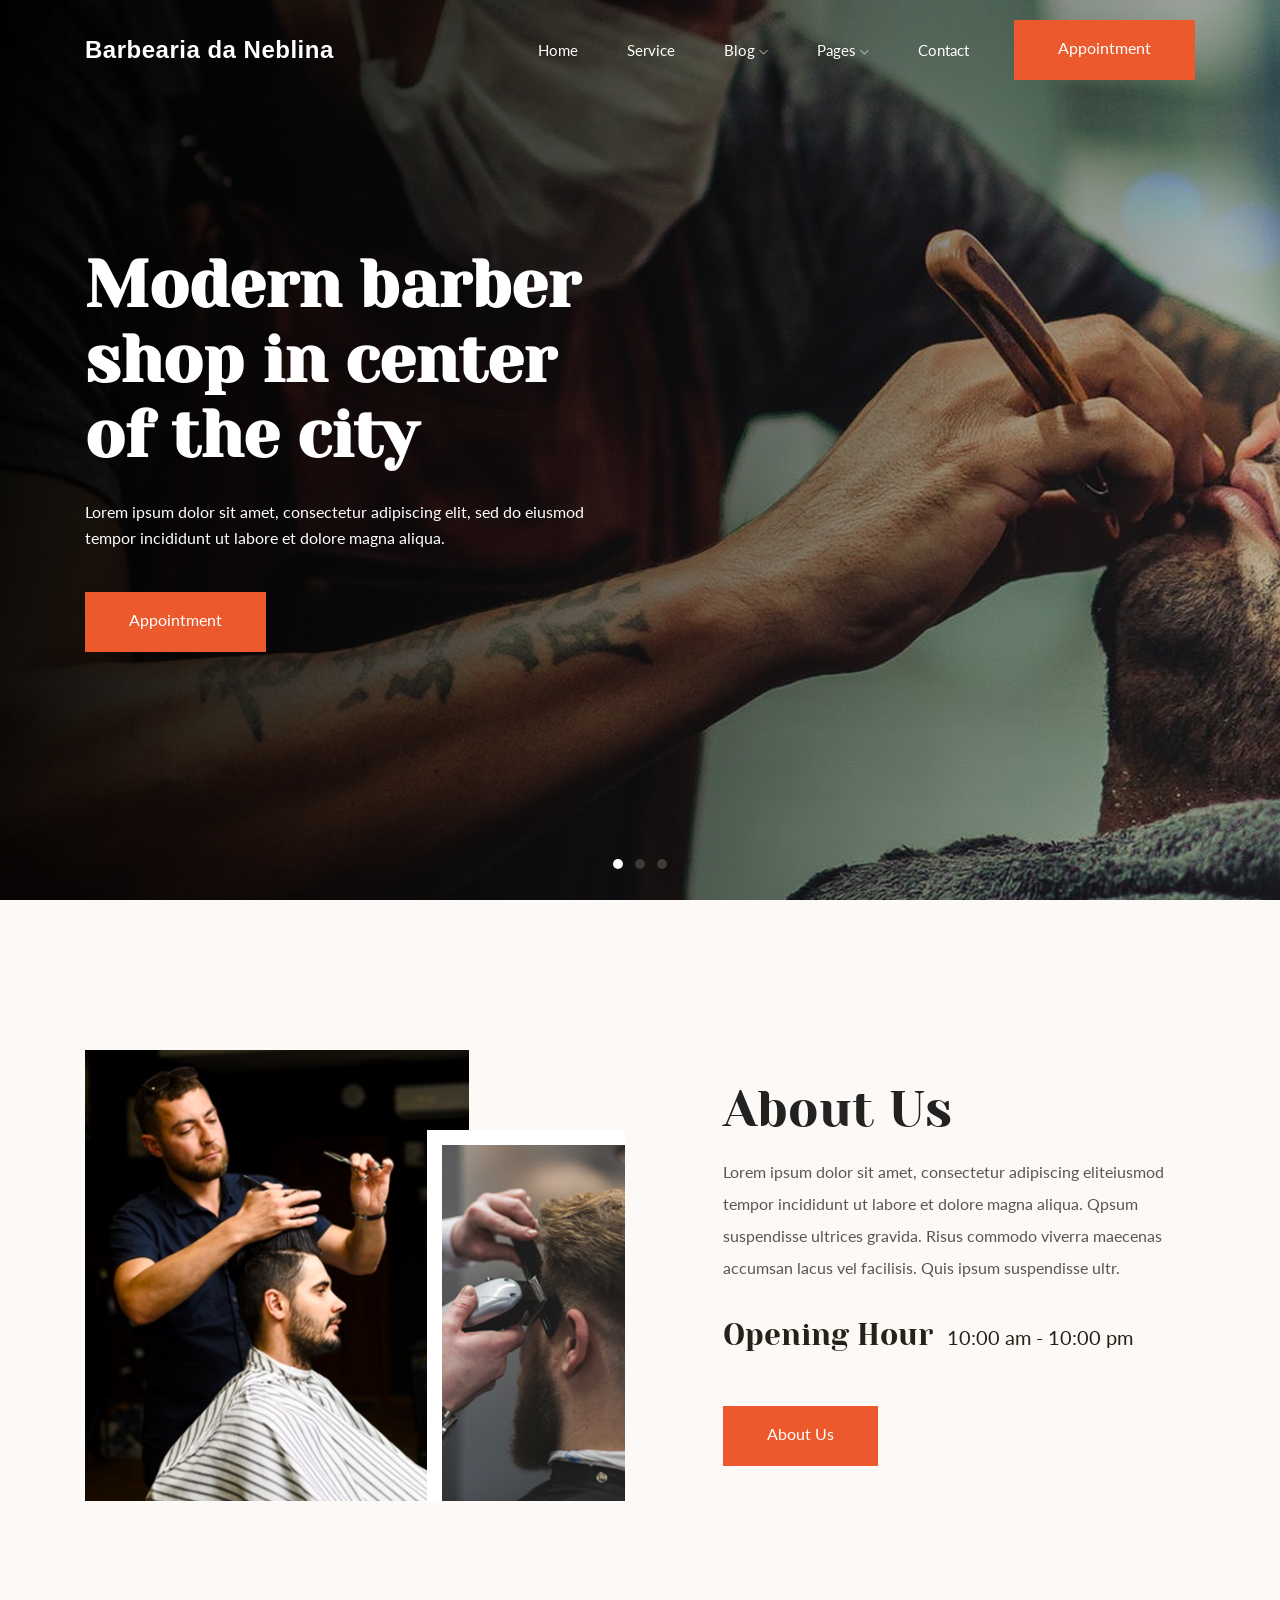
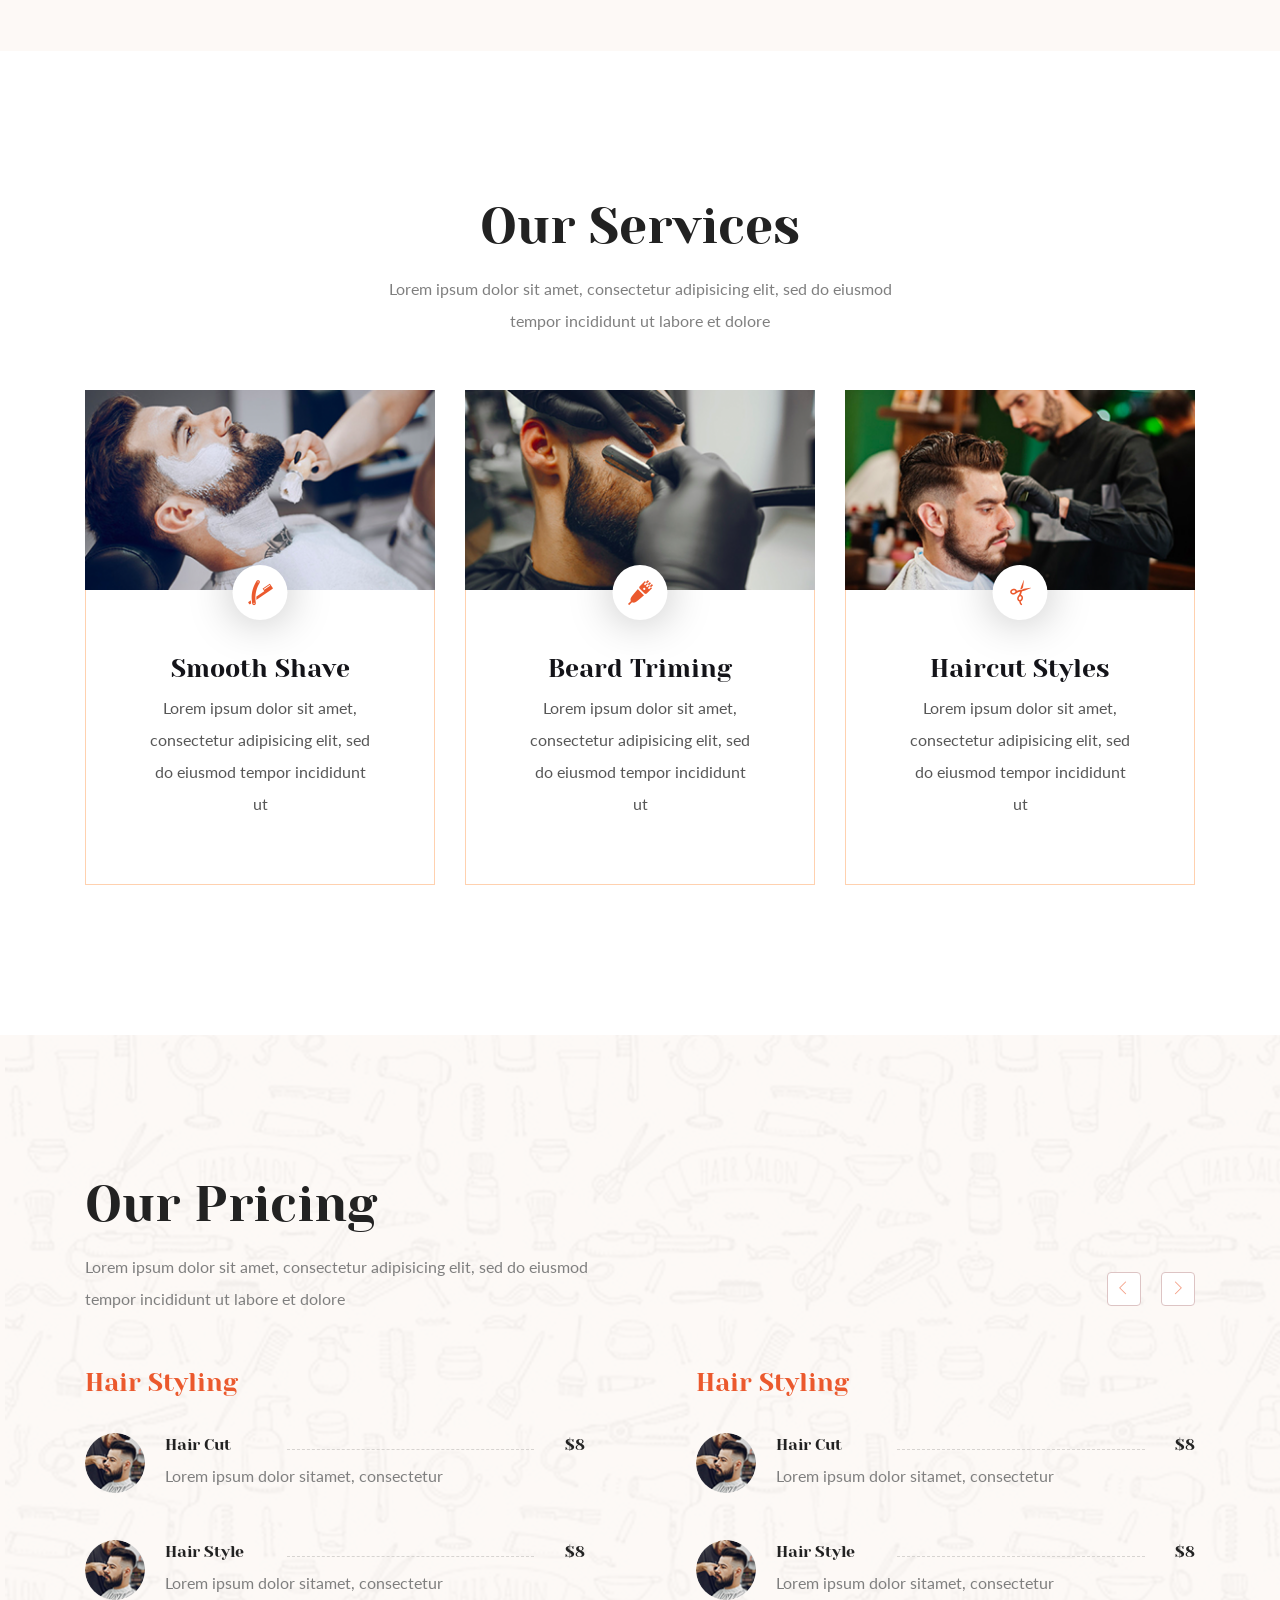
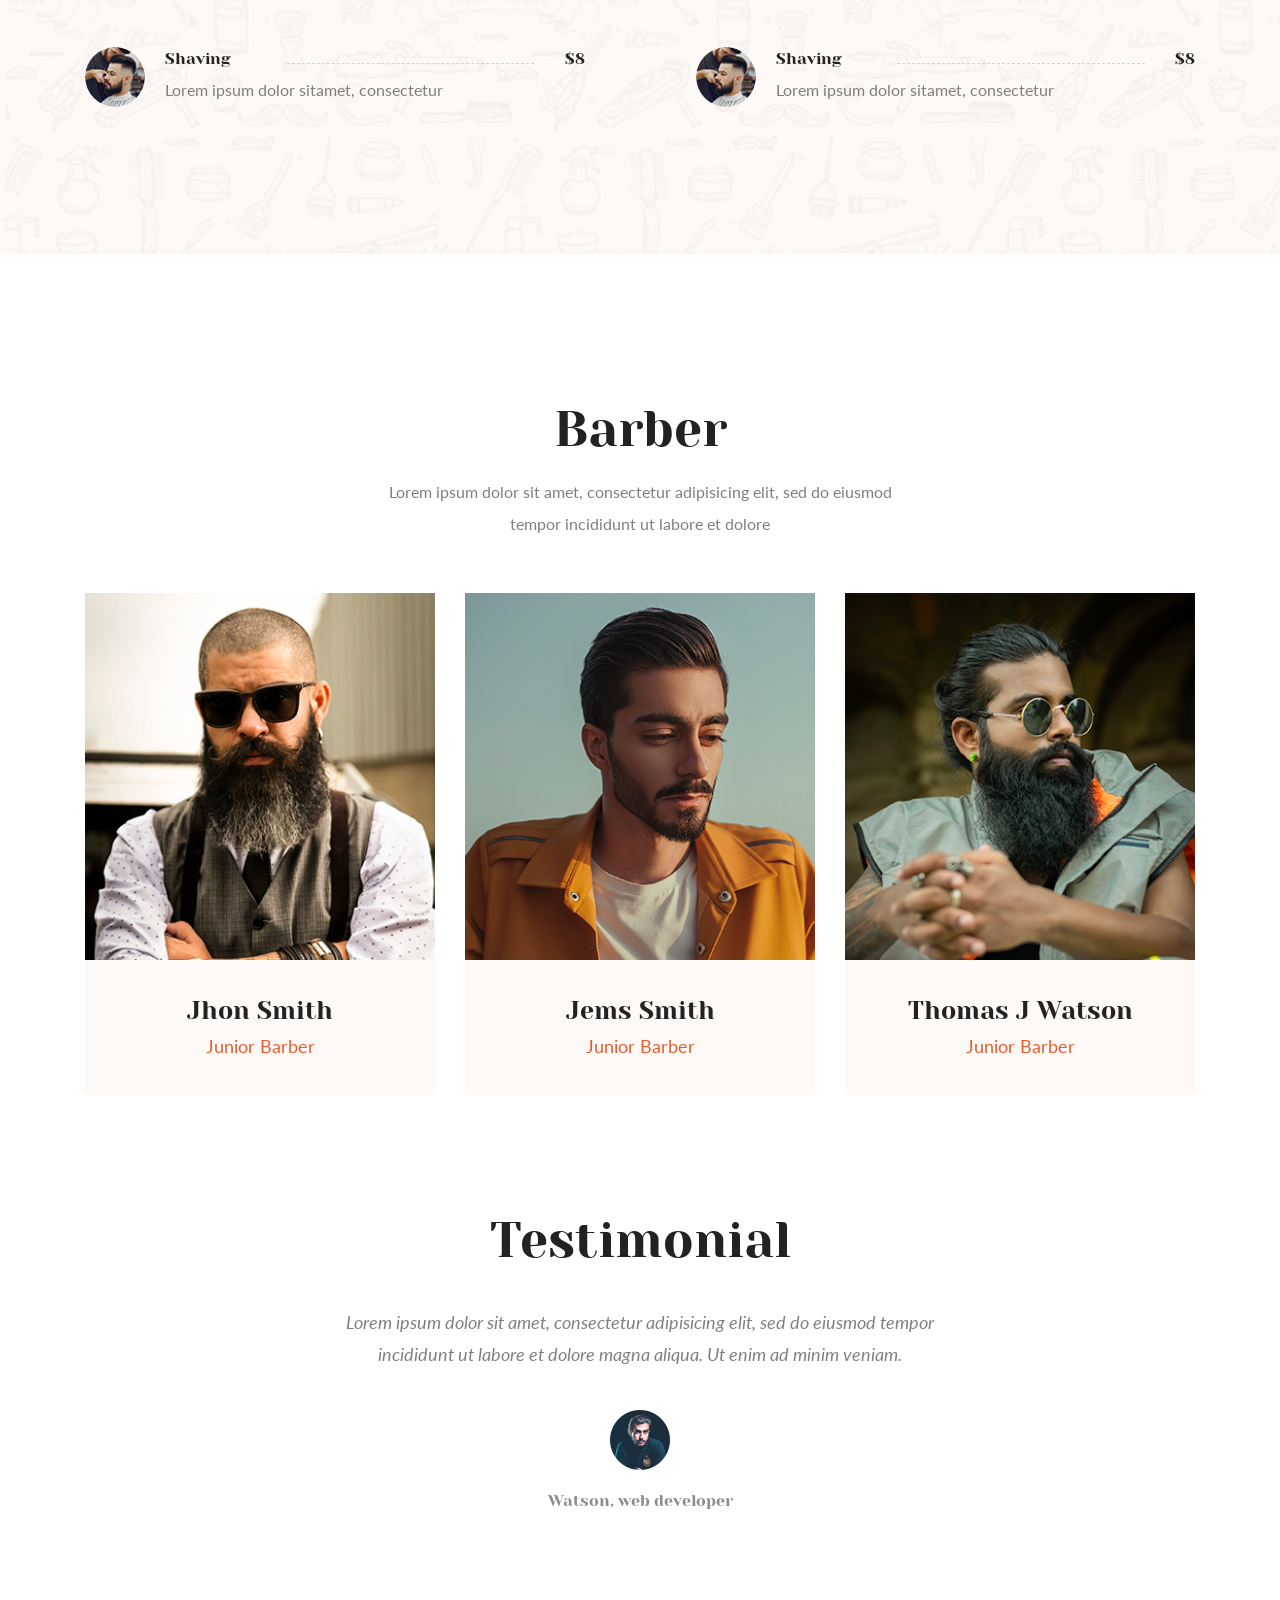
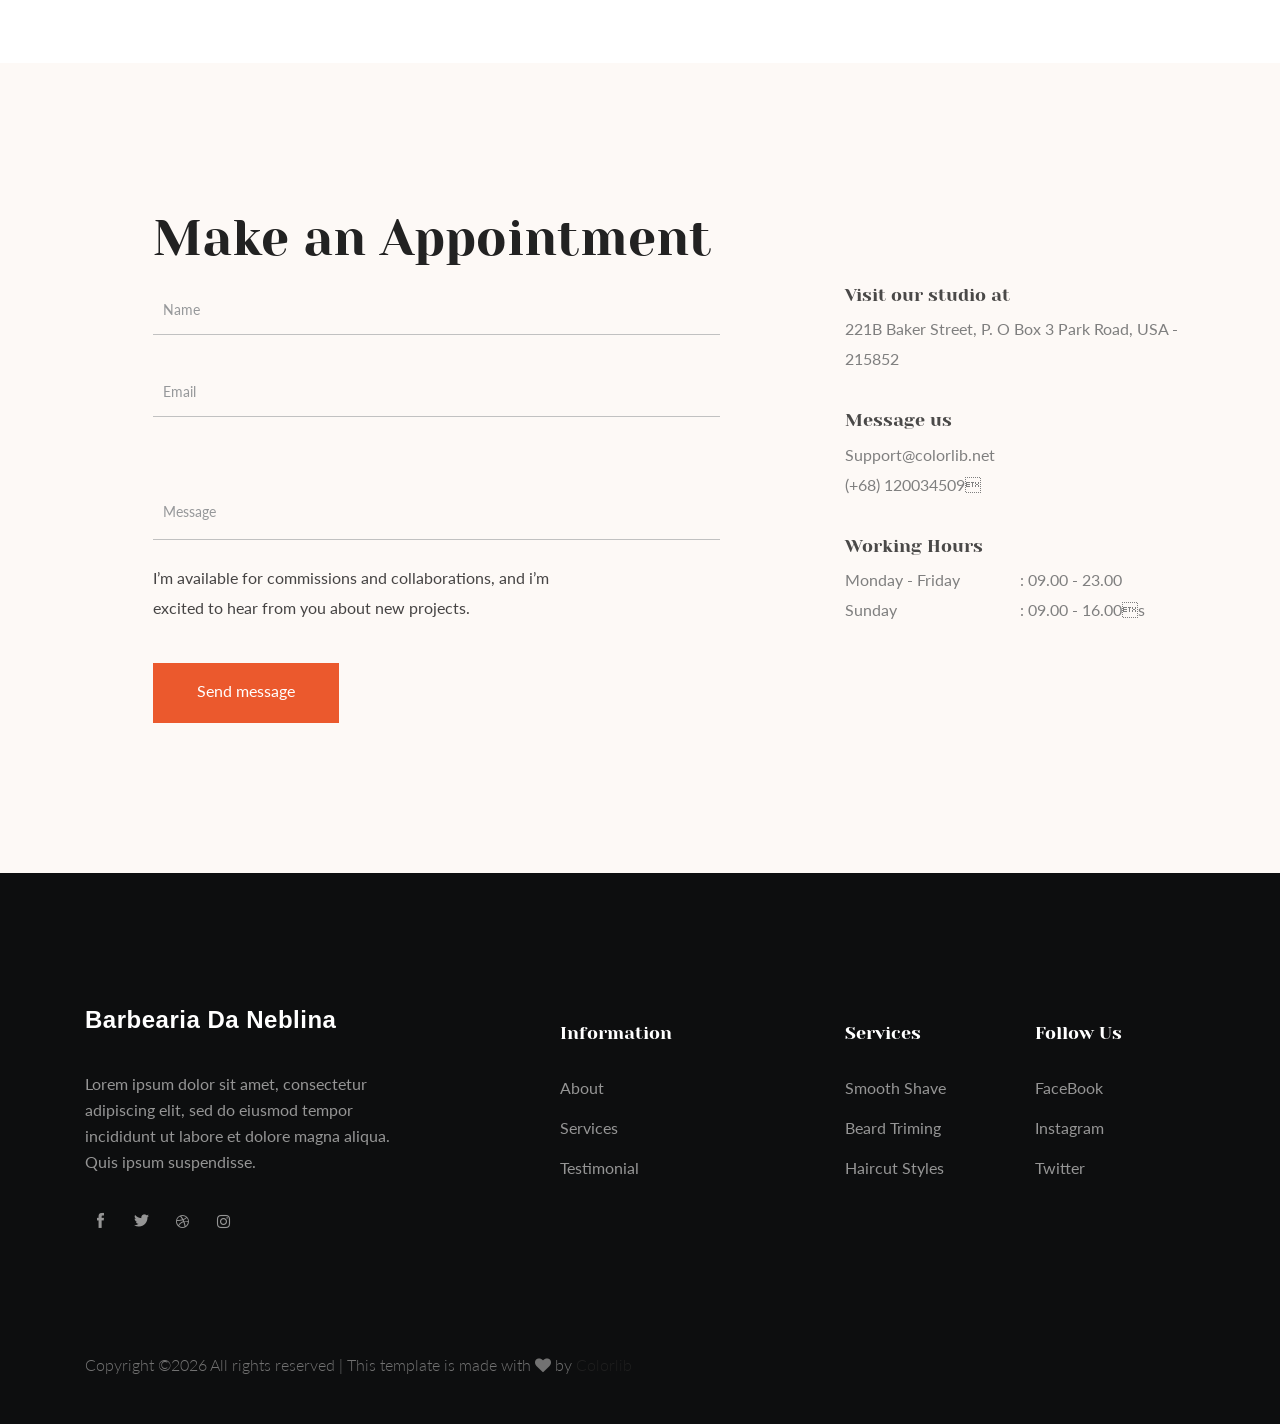
==== commit 47fc2216: "Rename barbershop to Barbearia da Neblina Co-authored-by: v0 <it+v0agent@vercel.com>" ====
--- a/index.html
+++ b/index.html
@@ -4,7 +4,7 @@
 <head>
     <meta charset="utf-8">
     <meta http-equiv="x-ua-compatible" content="ie=edge">
-    <title>Barber</title>
+    <title>Barbearia da Neblina</title>
     <meta name="description" content="">
     <meta name="viewport" content="width=device-width, initial-scale=1">
 
@@ -41,7 +41,7 @@
                         <div class="col-xl-3 col-lg-3">
                             <div class="logo-img">
                                 <a href="index.html">
-                                    <img src="img/logo.png" alt="">
+                                    <span class="brand-name">Barbearia da Neblina</span>
                                 </a>
                             </div>
                         </div>
@@ -724,7 +724,7 @@
                         <div class="footer_widget">
                             <div class="footer_logo">
                                 <a href="#">
-                                    <img src="img/logo.png" alt="">
+                                    <span class="brand-name">Barbearia da Neblina</span>
                                 </a>
                             </div>
                             <p class="address_text">Lorem ipsum dolor sit amet, consectetur <br> adipiscing elit, sed do eiusmod tempor <br> incididunt ut labore et dolore magna aliqua. <br> Quis ipsum suspendisse.
--- a/css/style.css
+++ b/css/style.css
@@ -6159,4 +6159,13 @@
   font-size: 12px;
 }
 
-/*# sourceMappingURL=style.css.map */+/*# sourceMappingURL=style.css.map */
+.brand-name {
+  display: inline-block;
+  color: #fff;
+  font-size: 24px;
+  font-weight: 700;
+  letter-spacing: 0.5px;
+  line-height: 1.2;
+  white-space: nowrap;
+}
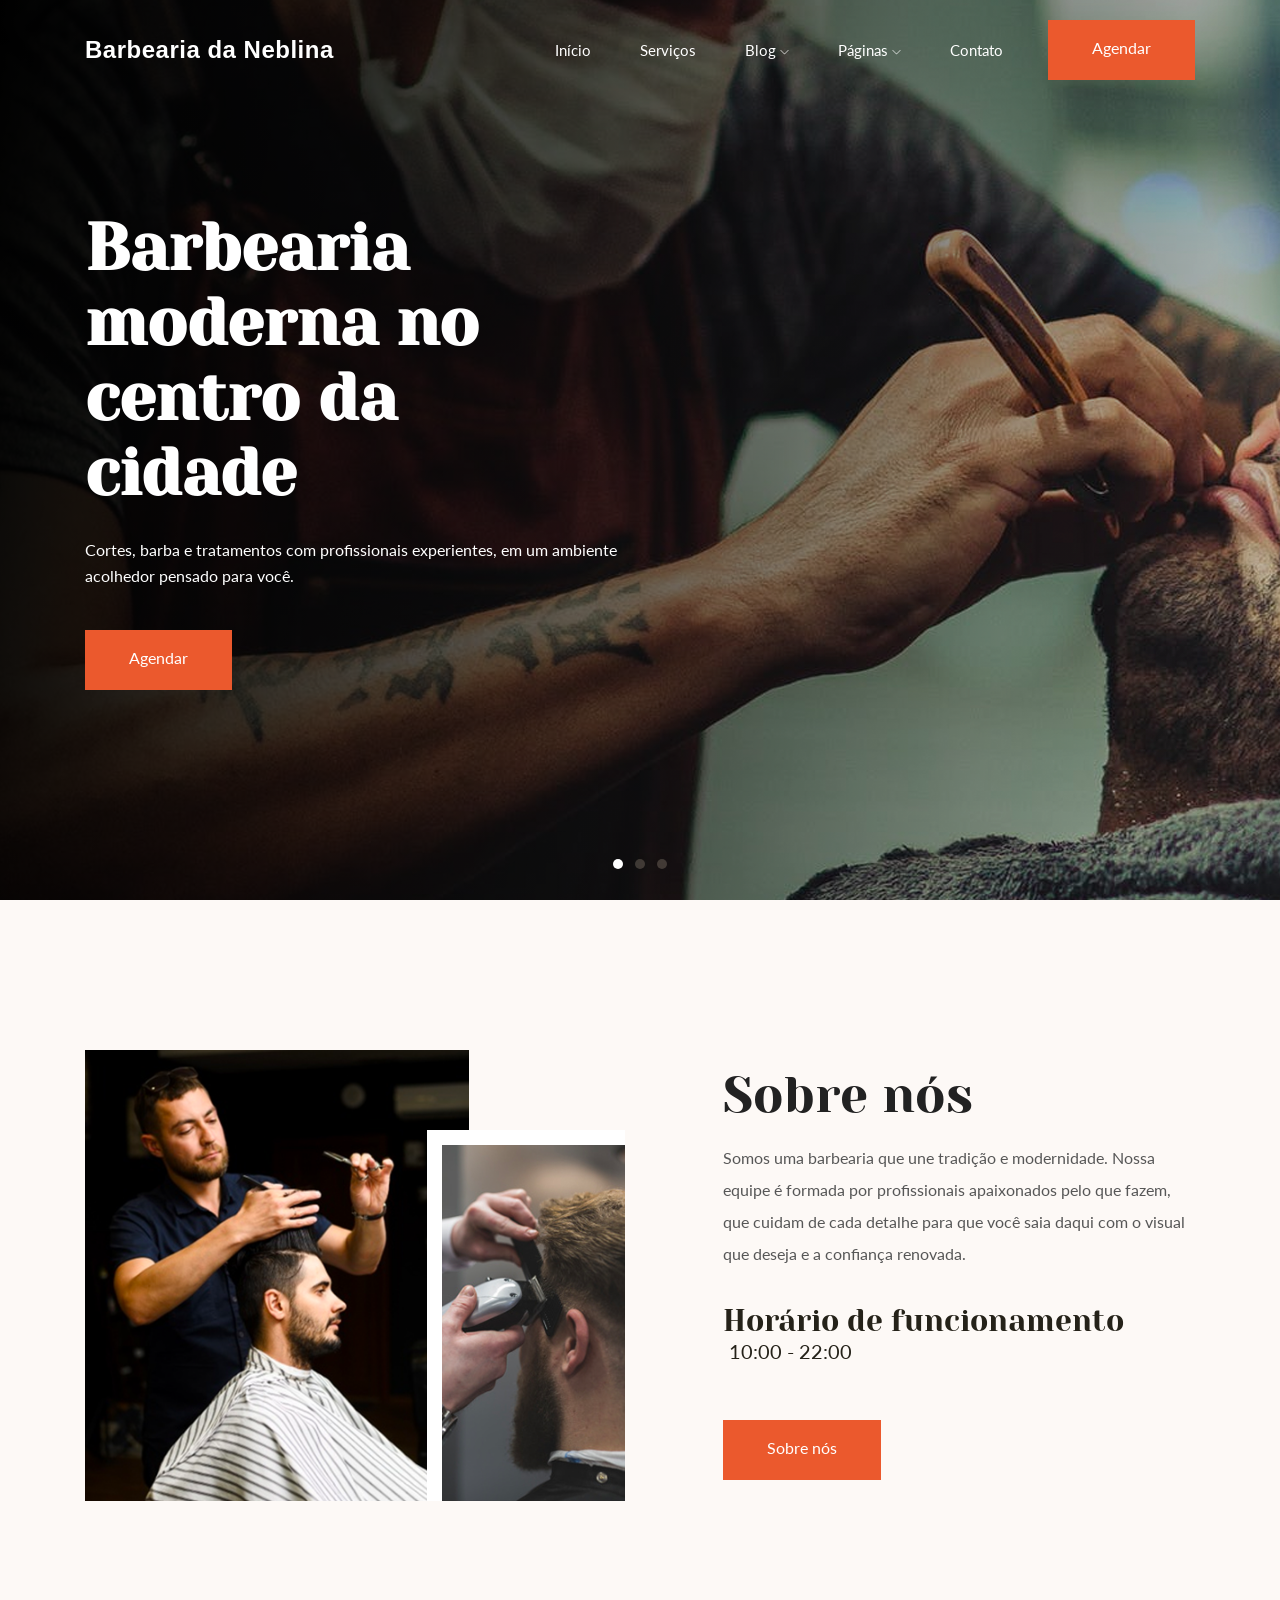
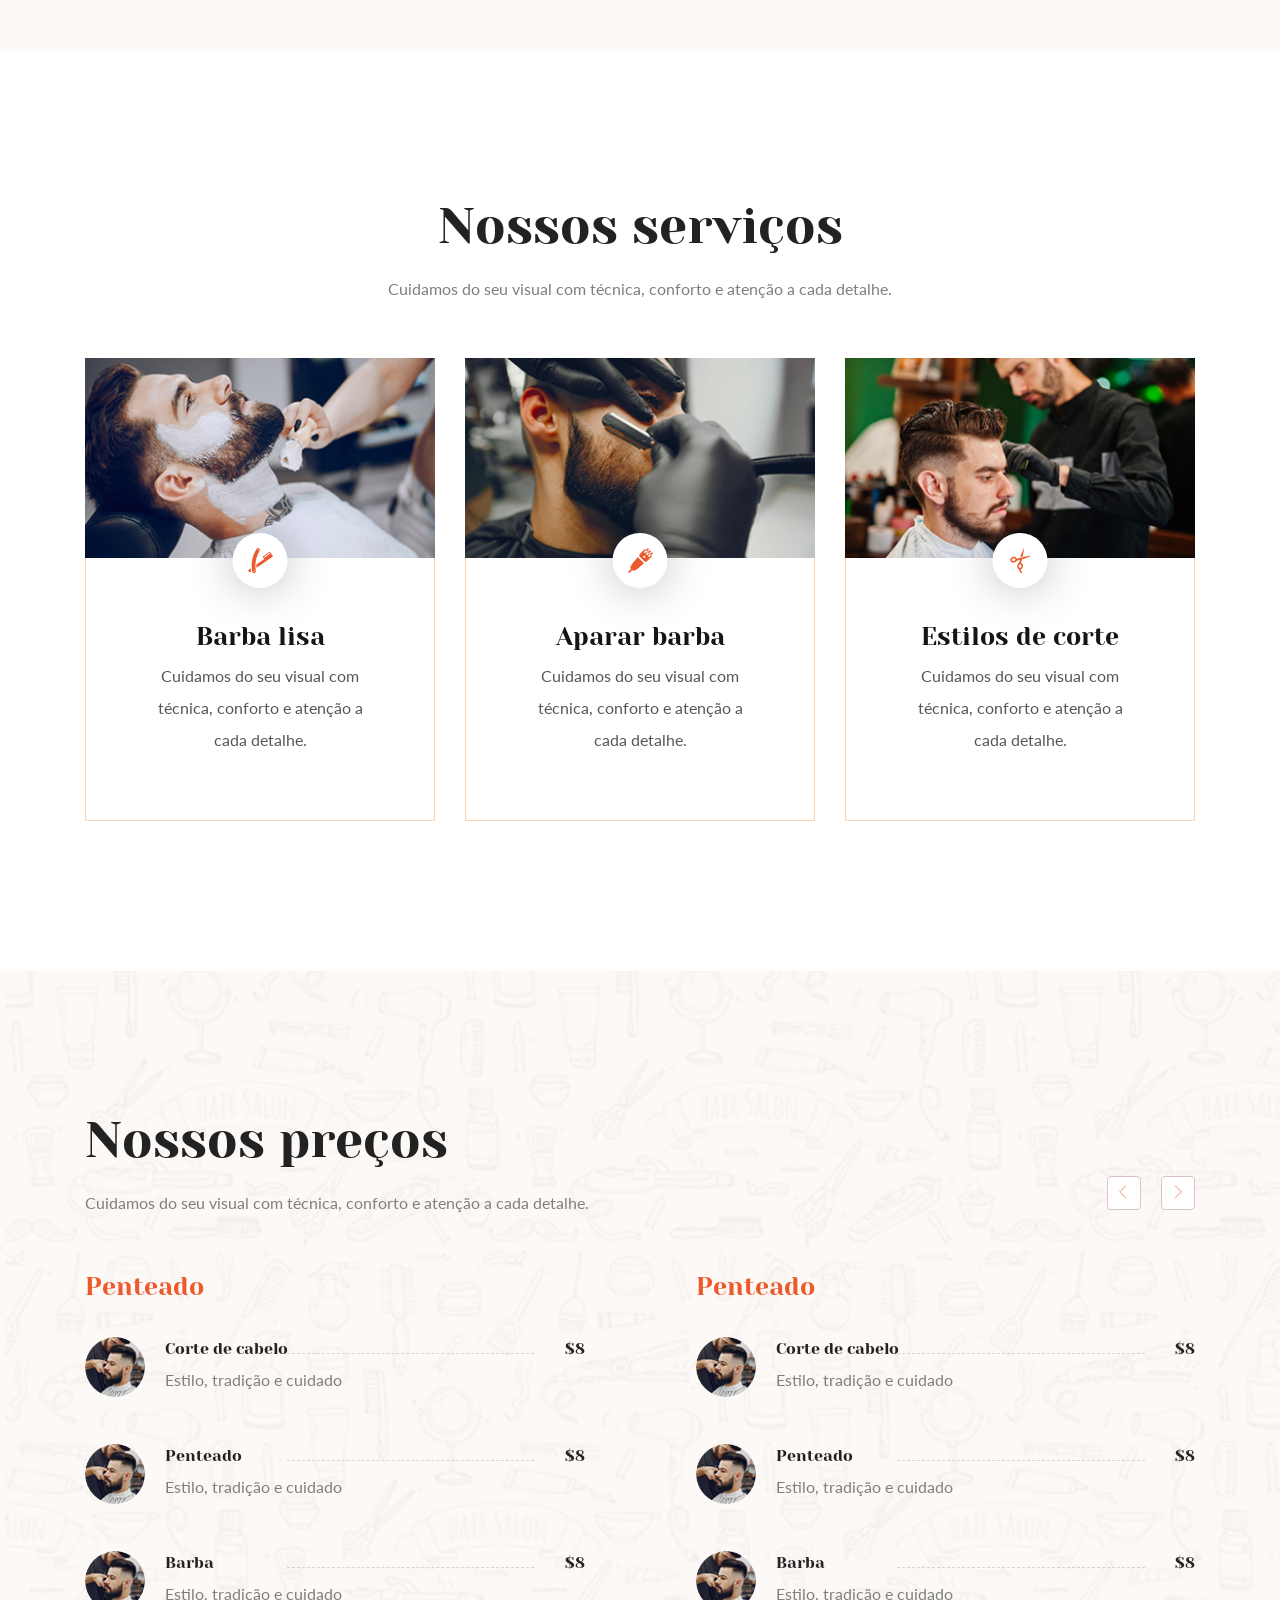
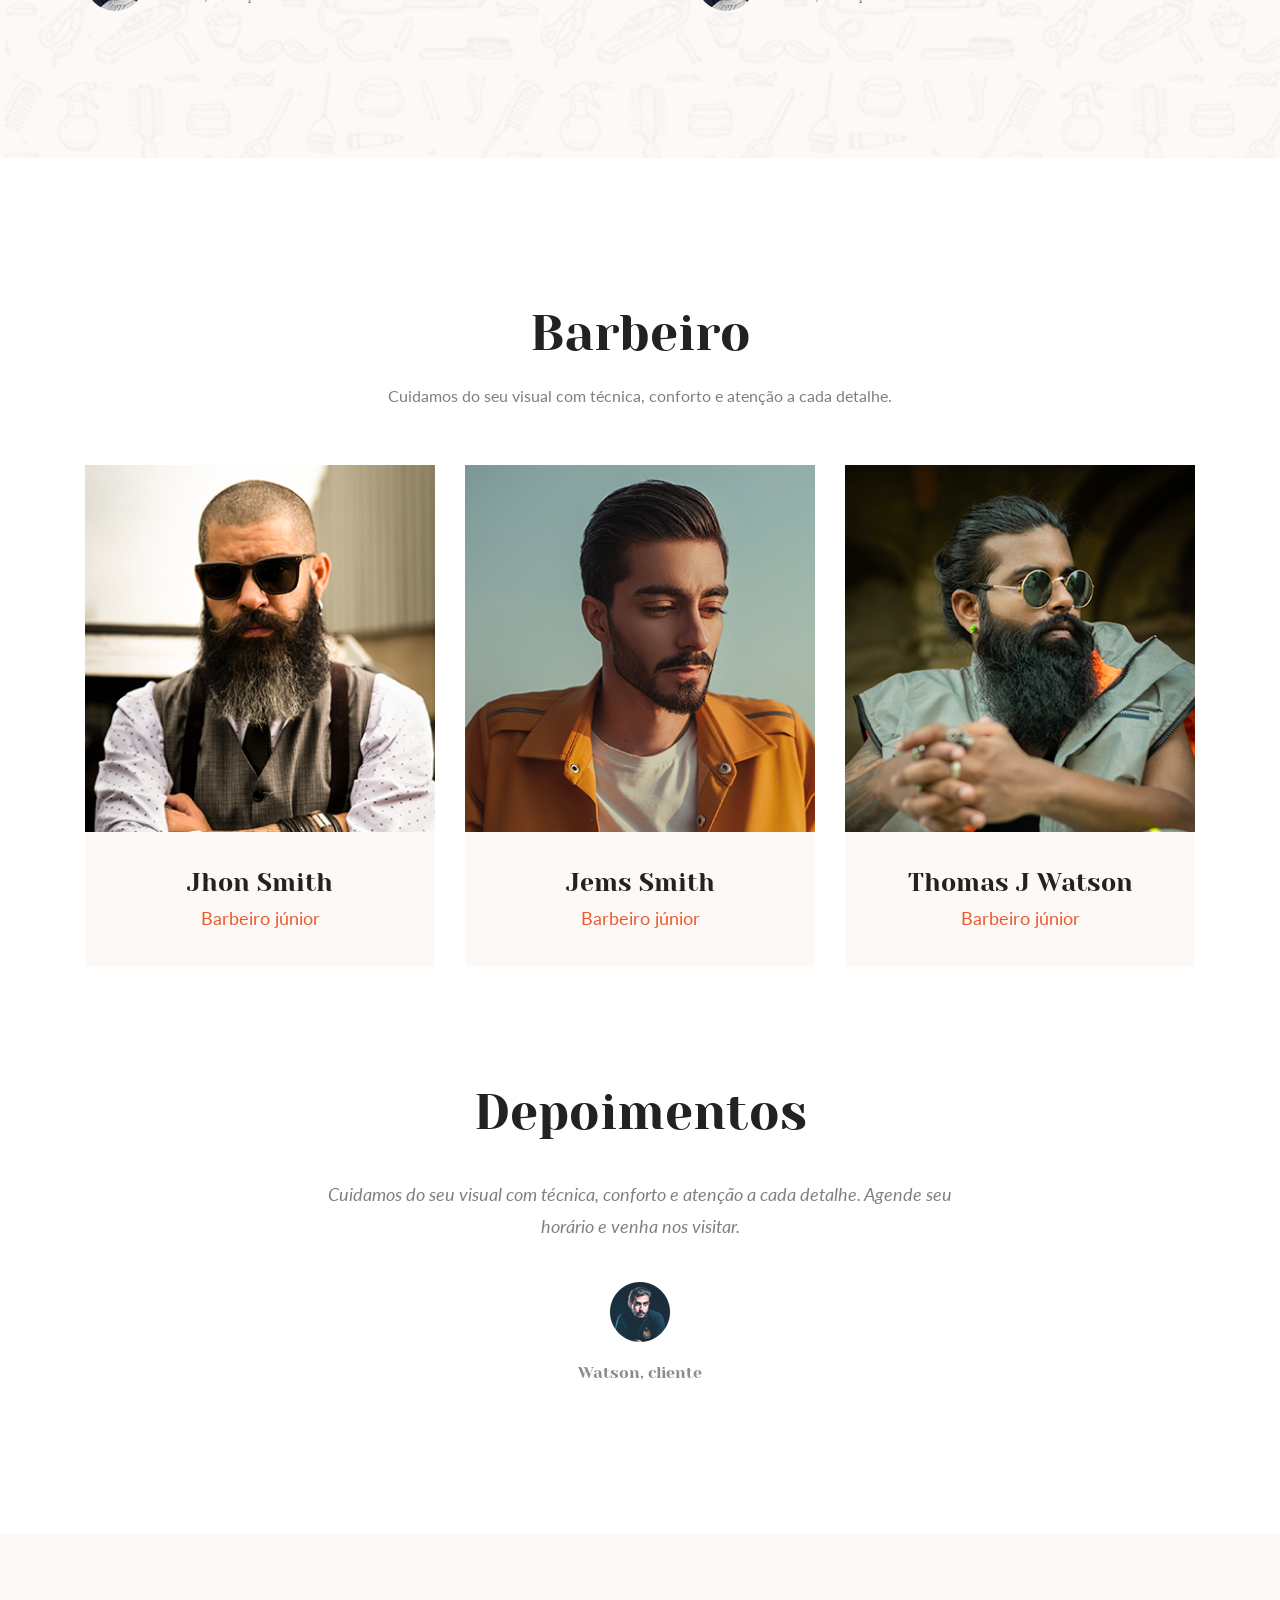
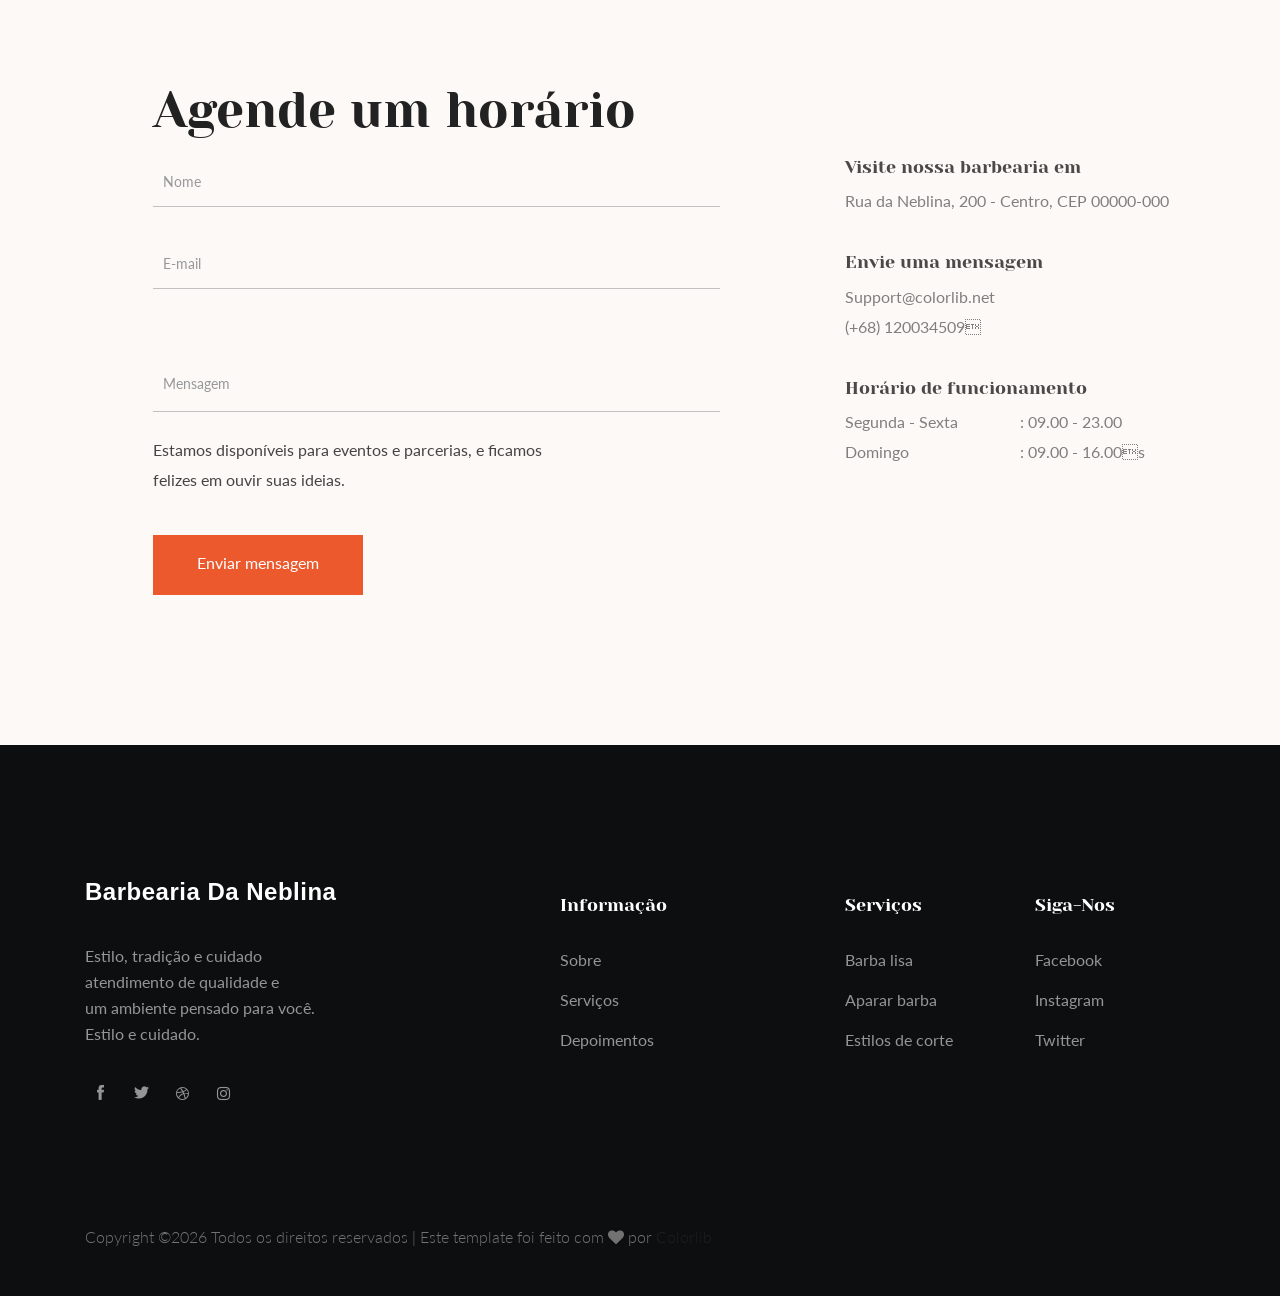
==== commit 5e501184: "Traduz textos do site para português" ====
--- a/index.html
+++ b/index.html
@@ -51,27 +51,27 @@
                                     <div class="main-menu">
                                         <nav>
                                             <ul id="navigation">
-                                                <li><a class="active" href="index.html">home</a></li>
-                                                <li><a href="service.html">service</a></li>
+                                                <li><a class="active" href="index.html">início</a></li>
+                                                <li><a href="service.html">serviços</a></li>
                                                 <li><a href="#">blog <i class="ti-angle-down"></i></a>
                                                     <ul class="submenu">
                                                         <li><a href="blog.html">blog</a></li>
-                                                        <li><a href="single-blog.html">single-blog</a></li>
+                                                        <li><a href="single-blog.html">post do blog</a></li>
                                                     </ul>
                                                 </li>
-                                                <li><a href="#">pages <i class="ti-angle-down"></i></a>
+                                                <li><a href="#">páginas <i class="ti-angle-down"></i></a>
                                                     <ul class="submenu">
-                                                        <li><a href="about.html">about</a></li>
-                                                        <li><a href="elements.html">elements</a></li>
+                                                        <li><a href="about.html">sobre</a></li>
+                                                        <li><a href="elements.html">elementos</a></li>
                                                     </ul>
                                                 </li>
-                                                <li><a href="contact.html">Contact</a></li>
+                                                <li><a href="contact.html">Contato</a></li>
                                             </ul>
                                         </nav>
                                     </div>
                                     <div class="book_room">
                                         <div class="book_btn">
-                                            <a class="popup-with-form" href="#test-form">Appointment</a>
+                                            <a class="popup-with-form" href="#test-form">Agendar</a>
                                         </div>
                                     </div>
                                 </div>
@@ -95,11 +95,9 @@
                     <div class="row">
                         <div class="col-lg-6 col-md-8">
                             <div class="slider_text">
-                                <h3>Modern barber
-                                    shop in center
-                                    of the city</h3>
-                                <p>Lorem ipsum dolor sit amet, consectetur adipiscing elit, sed do eiusmod tempor incididunt ut labore et dolore magna aliqua.</p>
-                                <a href="#" class="boxed-btn3">Appointment</a>
+                                <h3>Barbearia moderna no centro da cidade</h3>
+                                <p>Cortes, barba e tratamentos com profissionais experientes, em um ambiente acolhedor pensado para você.</p>
+                                <a href="#" class="boxed-btn3">Agendar</a>
                             </div>
                         </div>
                     </div>
@@ -110,11 +108,9 @@
                     <div class="row">
                         <div class="col-lg-6 col-md-8">
                             <div class="slider_text">
-                                <h3>Modern barber
-                                    shop in center
-                                    of the city</h3>
-                                <p>Lorem ipsum dolor sit amet, consectetur adipiscing elit, sed do eiusmod tempor incididunt ut labore et dolore magna aliqua.</p>
-                                <a href="#" class="boxed-btn3">Appointment</a>
+                                <h3>Barbearia moderna no centro da cidade</h3>
+                                <p>Cortes, barba e tratamentos com profissionais experientes, em um ambiente acolhedor pensado para você.</p>
+                                <a href="#" class="boxed-btn3">Agendar</a>
                             </div>
                         </div>
                     </div>
@@ -125,11 +121,9 @@
                     <div class="row">
                         <div class="col-lg-6 col-md-8">
                             <div class="slider_text">
-                                <h3>Modern barber
-                                    shop in center
-                                    of the city</h3>
-                                <p>Lorem ipsum dolor sit amet, consectetur adipiscing elit, sed do eiusmod tempor incididunt ut labore et dolore magna aliqua.</p>
-                                <a href="#" class="boxed-btn3">Appointment</a>
+                                <h3>Barbearia moderna no centro da cidade</h3>
+                                <p>Cortes, barba e tratamentos com profissionais experientes, em um ambiente acolhedor pensado para você.</p>
+                                <a href="#" class="boxed-btn3">Agendar</a>
                             </div>
                         </div>
                     </div>
@@ -156,14 +150,14 @@
                 <div class="col-xl-6 col-lg-6 col-md-6">
                     <div class="about_info">
                         <div class="section_title mb-20px">
-                            <h3>About Us</h3>
-                            <p>Lorem ipsum dolor sit amet, consectetur adipiscing eliteiusmod tempor incididunt ut labore et dolore magna aliqua. Qpsum suspendisse ultrices gravida. Risus commodo viverra maecenas accumsan lacus vel facilisis. Quis ipsum suspendisse ultr.</p>
+                            <h3>Sobre nós</h3>
+                            <p>Somos uma barbearia que une tradição e modernidade. Nossa equipe é formada por profissionais apaixonados pelo que fazem, que cuidam de cada detalhe para que você saia daqui com o visual que deseja e a confiança renovada.</p>
                         </div>
                         <p class="opening_hour">
-                            Opening Hour
-                            <span>10:00 am - 10:00 pm</span>
+                            Horário de funcionamento
+                            <span>10:00 - 22:00</span>
                         </p>
-                        <a href="about.html" class="boxed-btn3">About Us</a>
+                        <a href="about.html" class="boxed-btn3">Sobre nós</a>
                     </div>
                 </div>
             </div>
@@ -176,8 +170,8 @@
             <div class="row justify-content-center ">
                 <div class="col-lg-6 col-md-10">
                     <div class="section_title text-center mb-55">
-                        <h3>Our Services</h3>
-                        <p>Lorem ipsum dolor sit amet, consectetur adipisicing elit, sed do eiusmod tempor incididunt ut labore et dolore</p>
+                        <h3>Nossos serviços</h3>
+                        <p>Cuidamos do seu visual com técnica, conforto e atenção a cada detalhe.</p>
                     </div>
                 </div>
             </div>
@@ -191,8 +185,8 @@
                             <div class="icon">
                                 <i class="flaticon-shave"></i>
                             </div>
-                            <h3>Smooth Shave</h3>
-                            <p>Lorem ipsum dolor sit amet, consectetur adipisicing elit, sed do eiusmod tempor incididunt ut</p>
+                            <h3>Barba lisa</h3>
+                            <p>Cuidamos do seu visual com técnica, conforto e atenção a cada detalhe.</p>
                          </div>
                     </div>
                 </div>
@@ -205,8 +199,8 @@
                             <div class="icon">
                                 <i class="flaticon-barber"></i>
                             </div>
-                            <h3>Beard Triming</h3>
-                            <p>Lorem ipsum dolor sit amet, consectetur adipisicing elit, sed do eiusmod tempor incididunt ut</p>
+                            <h3>Aparar barba</h3>
+                            <p>Cuidamos do seu visual com técnica, conforto e atenção a cada detalhe.</p>
                          </div>
                     </div>
                 </div>
@@ -219,8 +213,8 @@
                             <div class="icon">
                                 <i class="flaticon-null"></i>
                             </div>
-                            <h3>Haircut Styles</h3>
-                            <p>Lorem ipsum dolor sit amet, consectetur adipisicing elit, sed do eiusmod tempor incididunt ut</p>
+                            <h3>Estilos de corte</h3>
+                            <p>Cuidamos do seu visual com técnica, conforto e atenção a cada detalhe.</p>
                          </div>
                     </div>
                 </div>
@@ -234,8 +228,8 @@
             <div class="row">
                 <div class="col-xl-6 col-md-6">
                     <div class="section_title mb-55">
-                        <h3>Our Pricing</h3>
-                        <p>Lorem ipsum dolor sit amet, consectetur adipisicing elit, sed do eiusmod tempor incididunt ut labore et dolore</p>
+                        <h3>Nossos preços</h3>
+                        <p>Cuidamos do seu visual com técnica, conforto e atenção a cada detalhe.</p>
                     </div>
                 </div>
             </div>
@@ -246,95 +240,95 @@
                         <div class="prising_active d-flex justify-content-between">
                             <div class="single_prising">
                                 <div class="prise_title">
-                                    <h4>Hair Styling</h4>
-                                </div>
-                                <div class="single_service">
-                                    <div class="service_inner">
-                                        <div class="thumb">
-                                            <img src="img/prising/1.png" alt="">
-                                        </div>
-                                    </div>
-                                    <div class="hair_style_info">
-                                        <div class="prise d-flex justify-content-between">
-                                            <span>Hair Cut</span>
-                                            <span>$8</span>
-                                        </div>
-                                        <p>Lorem ipsum dolor sitamet, consectetur </p>
-                                    </div>
-                                </div>
-                                <div class="single_service">
-                                    <div class="service_inner">
-                                        <div class="thumb">
-                                            <img src="img/prising/1.png" alt="">
-                                        </div>
-                                    </div>
-                                    <div class="hair_style_info">
-                                        <div class="prise d-flex justify-content-between">
-                                            <span>Hair Style</span>
-                                            <span>$8</span>
-                                        </div>
-                                        <p>Lorem ipsum dolor sitamet, consectetur </p>
-                                    </div>
-                                </div>
-                                <div class="single_service">
-                                    <div class="service_inner">
-                                        <div class="thumb">
-                                            <img src="img/prising/1.png" alt="">
-                                        </div>
-                                    </div>
-                                    <div class="hair_style_info">
-                                        <div class="prise d-flex justify-content-between">
-                                            <span>Shaving</span>
-                                            <span>$8</span>
-                                        </div>
-                                        <p>Lorem ipsum dolor sitamet, consectetur </p>
+                                    <h4>Penteado</h4>
+                                </div>
+                                <div class="single_service">
+                                    <div class="service_inner">
+                                        <div class="thumb">
+                                            <img src="img/prising/1.png" alt="">
+                                        </div>
+                                    </div>
+                                    <div class="hair_style_info">
+                                        <div class="prise d-flex justify-content-between">
+                                            <span>Corte de cabelo</span>
+                                            <span>$8</span>
+                                        </div>
+                                        <p>Estilo, tradição e cuidado </p>
+                                    </div>
+                                </div>
+                                <div class="single_service">
+                                    <div class="service_inner">
+                                        <div class="thumb">
+                                            <img src="img/prising/1.png" alt="">
+                                        </div>
+                                    </div>
+                                    <div class="hair_style_info">
+                                        <div class="prise d-flex justify-content-between">
+                                            <span>Penteado</span>
+                                            <span>$8</span>
+                                        </div>
+                                        <p>Estilo, tradição e cuidado </p>
+                                    </div>
+                                </div>
+                                <div class="single_service">
+                                    <div class="service_inner">
+                                        <div class="thumb">
+                                            <img src="img/prising/1.png" alt="">
+                                        </div>
+                                    </div>
+                                    <div class="hair_style_info">
+                                        <div class="prise d-flex justify-content-between">
+                                            <span>Barba</span>
+                                            <span>$8</span>
+                                        </div>
+                                        <p>Estilo, tradição e cuidado </p>
                                     </div>
                                 </div>
                             </div>
                             <div class="single_prising">
                                 <div class="prise_title">
-                                    <h4>Hair Styling</h4>
-                                </div>
-                                <div class="single_service">
-                                    <div class="service_inner">
-                                        <div class="thumb">
-                                            <img src="img/prising/1.png" alt="">
-                                        </div>
-                                    </div>
-                                    <div class="hair_style_info">
-                                        <div class="prise d-flex justify-content-between">
-                                            <span>Hair Cut</span>
-                                            <span>$8</span>
-                                        </div>
-                                        <p>Lorem ipsum dolor sitamet, consectetur </p>
-                                    </div>
-                                </div>
-                                <div class="single_service">
-                                    <div class="service_inner">
-                                        <div class="thumb">
-                                            <img src="img/prising/1.png" alt="">
-                                        </div>
-                                    </div>
-                                    <div class="hair_style_info">
-                                        <div class="prise d-flex justify-content-between">
-                                            <span>Hair Style</span>
-                                            <span>$8</span>
-                                        </div>
-                                        <p>Lorem ipsum dolor sitamet, consectetur </p>
-                                    </div>
-                                </div>
-                                <div class="single_service">
-                                    <div class="service_inner">
-                                        <div class="thumb">
-                                            <img src="img/prising/1.png" alt="">
-                                        </div>
-                                    </div>
-                                    <div class="hair_style_info">
-                                        <div class="prise d-flex justify-content-between">
-                                            <span>Shaving</span>
-                                            <span>$8</span>
-                                        </div>
-                                        <p>Lorem ipsum dolor sitamet, consectetur </p>
+                                    <h4>Penteado</h4>
+                                </div>
+                                <div class="single_service">
+                                    <div class="service_inner">
+                                        <div class="thumb">
+                                            <img src="img/prising/1.png" alt="">
+                                        </div>
+                                    </div>
+                                    <div class="hair_style_info">
+                                        <div class="prise d-flex justify-content-between">
+                                            <span>Corte de cabelo</span>
+                                            <span>$8</span>
+                                        </div>
+                                        <p>Estilo, tradição e cuidado </p>
+                                    </div>
+                                </div>
+                                <div class="single_service">
+                                    <div class="service_inner">
+                                        <div class="thumb">
+                                            <img src="img/prising/1.png" alt="">
+                                        </div>
+                                    </div>
+                                    <div class="hair_style_info">
+                                        <div class="prise d-flex justify-content-between">
+                                            <span>Penteado</span>
+                                            <span>$8</span>
+                                        </div>
+                                        <p>Estilo, tradição e cuidado </p>
+                                    </div>
+                                </div>
+                                <div class="single_service">
+                                    <div class="service_inner">
+                                        <div class="thumb">
+                                            <img src="img/prising/1.png" alt="">
+                                        </div>
+                                    </div>
+                                    <div class="hair_style_info">
+                                        <div class="prise d-flex justify-content-between">
+                                            <span>Barba</span>
+                                            <span>$8</span>
+                                        </div>
+                                        <p>Estilo, tradição e cuidado </p>
                                     </div>
                                 </div>
                             </div>
@@ -342,95 +336,95 @@
                         <div class="prising_active d-flex justify-content-between">
                             <div class="single_prising">
                                 <div class="prise_title">
-                                    <h4>Hair Styling</h4>
-                                </div>
-                                <div class="single_service">
-                                    <div class="service_inner">
-                                        <div class="thumb">
-                                            <img src="img/prising/1.png" alt="">
-                                        </div>
-                                    </div>
-                                    <div class="hair_style_info">
-                                        <div class="prise d-flex justify-content-between">
-                                            <span>Hair Cut</span>
-                                            <span>$8</span>
-                                        </div>
-                                        <p>Lorem ipsum dolor sitamet, consectetur </p>
-                                    </div>
-                                </div>
-                                <div class="single_service">
-                                    <div class="service_inner">
-                                        <div class="thumb">
-                                            <img src="img/prising/1.png" alt="">
-                                        </div>
-                                    </div>
-                                    <div class="hair_style_info">
-                                        <div class="prise d-flex justify-content-between">
-                                            <span>Hair Style</span>
-                                            <span>$8</span>
-                                        </div>
-                                        <p>Lorem ipsum dolor sitamet, consectetur </p>
-                                    </div>
-                                </div>
-                                <div class="single_service">
-                                    <div class="service_inner">
-                                        <div class="thumb">
-                                            <img src="img/prising/1.png" alt="">
-                                        </div>
-                                    </div>
-                                    <div class="hair_style_info">
-                                        <div class="prise d-flex justify-content-between">
-                                            <span>Shaving</span>
-                                            <span>$8</span>
-                                        </div>
-                                        <p>Lorem ipsum dolor sitamet, consectetur </p>
+                                    <h4>Penteado</h4>
+                                </div>
+                                <div class="single_service">
+                                    <div class="service_inner">
+                                        <div class="thumb">
+                                            <img src="img/prising/1.png" alt="">
+                                        </div>
+                                    </div>
+                                    <div class="hair_style_info">
+                                        <div class="prise d-flex justify-content-between">
+                                            <span>Corte de cabelo</span>
+                                            <span>$8</span>
+                                        </div>
+                                        <p>Estilo, tradição e cuidado </p>
+                                    </div>
+                                </div>
+                                <div class="single_service">
+                                    <div class="service_inner">
+                                        <div class="thumb">
+                                            <img src="img/prising/1.png" alt="">
+                                        </div>
+                                    </div>
+                                    <div class="hair_style_info">
+                                        <div class="prise d-flex justify-content-between">
+                                            <span>Penteado</span>
+                                            <span>$8</span>
+                                        </div>
+                                        <p>Estilo, tradição e cuidado </p>
+                                    </div>
+                                </div>
+                                <div class="single_service">
+                                    <div class="service_inner">
+                                        <div class="thumb">
+                                            <img src="img/prising/1.png" alt="">
+                                        </div>
+                                    </div>
+                                    <div class="hair_style_info">
+                                        <div class="prise d-flex justify-content-between">
+                                            <span>Barba</span>
+                                            <span>$8</span>
+                                        </div>
+                                        <p>Estilo, tradição e cuidado </p>
                                     </div>
                                 </div>
                             </div>
                             <div class="single_prising">
                                 <div class="prise_title">
-                                    <h4>Hair Styling</h4>
-                                </div>
-                                <div class="single_service">
-                                    <div class="service_inner">
-                                        <div class="thumb">
-                                            <img src="img/prising/1.png" alt="">
-                                        </div>
-                                    </div>
-                                    <div class="hair_style_info">
-                                        <div class="prise d-flex justify-content-between">
-                                            <span>Hair Cut</span>
-                                            <span>$8</span>
-                                        </div>
-                                        <p>Lorem ipsum dolor sitamet, consectetur </p>
-                                    </div>
-                                </div>
-                                <div class="single_service">
-                                    <div class="service_inner">
-                                        <div class="thumb">
-                                            <img src="img/prising/1.png" alt="">
-                                        </div>
-                                    </div>
-                                    <div class="hair_style_info">
-                                        <div class="prise d-flex justify-content-between">
-                                            <span>Hair Style</span>
-                                            <span>$8</span>
-                                        </div>
-                                        <p>Lorem ipsum dolor sitamet, consectetur </p>
-                                    </div>
-                                </div>
-                                <div class="single_service">
-                                    <div class="service_inner">
-                                        <div class="thumb">
-                                            <img src="img/prising/1.png" alt="">
-                                        </div>
-                                    </div>
-                                    <div class="hair_style_info">
-                                        <div class="prise d-flex justify-content-between">
-                                            <span>Shaving</span>
-                                            <span>$8</span>
-                                        </div>
-                                        <p>Lorem ipsum dolor sitamet, consectetur </p>
+                                    <h4>Penteado</h4>
+                                </div>
+                                <div class="single_service">
+                                    <div class="service_inner">
+                                        <div class="thumb">
+                                            <img src="img/prising/1.png" alt="">
+                                        </div>
+                                    </div>
+                                    <div class="hair_style_info">
+                                        <div class="prise d-flex justify-content-between">
+                                            <span>Corte de cabelo</span>
+                                            <span>$8</span>
+                                        </div>
+                                        <p>Estilo, tradição e cuidado </p>
+                                    </div>
+                                </div>
+                                <div class="single_service">
+                                    <div class="service_inner">
+                                        <div class="thumb">
+                                            <img src="img/prising/1.png" alt="">
+                                        </div>
+                                    </div>
+                                    <div class="hair_style_info">
+                                        <div class="prise d-flex justify-content-between">
+                                            <span>Penteado</span>
+                                            <span>$8</span>
+                                        </div>
+                                        <p>Estilo, tradição e cuidado </p>
+                                    </div>
+                                </div>
+                                <div class="single_service">
+                                    <div class="service_inner">
+                                        <div class="thumb">
+                                            <img src="img/prising/1.png" alt="">
+                                        </div>
+                                    </div>
+                                    <div class="hair_style_info">
+                                        <div class="prise d-flex justify-content-between">
+                                            <span>Barba</span>
+                                            <span>$8</span>
+                                        </div>
+                                        <p>Estilo, tradição e cuidado </p>
                                     </div>
                                 </div>
                             </div>
@@ -438,95 +432,95 @@
                         <div class="prising_active d-flex justify-content-between">
                             <div class="single_prising">
                                 <div class="prise_title">
-                                    <h4>Hair Styling</h4>
-                                </div>
-                                <div class="single_service">
-                                    <div class="service_inner">
-                                        <div class="thumb">
-                                            <img src="img/prising/1.png" alt="">
-                                        </div>
-                                    </div>
-                                    <div class="hair_style_info">
-                                        <div class="prise d-flex justify-content-between">
-                                            <span>Hair Cut</span>
-                                            <span>$8</span>
-                                        </div>
-                                        <p>Lorem ipsum dolor sitamet, consectetur </p>
-                                    </div>
-                                </div>
-                                <div class="single_service">
-                                    <div class="service_inner">
-                                        <div class="thumb">
-                                            <img src="img/prising/1.png" alt="">
-                                        </div>
-                                    </div>
-                                    <div class="hair_style_info">
-                                        <div class="prise d-flex justify-content-between">
-                                            <span>Hair Style</span>
-                                            <span>$8</span>
-                                        </div>
-                                        <p>Lorem ipsum dolor sitamet, consectetur </p>
-                                    </div>
-                                </div>
-                                <div class="single_service">
-                                    <div class="service_inner">
-                                        <div class="thumb">
-                                            <img src="img/prising/1.png" alt="">
-                                        </div>
-                                    </div>
-                                    <div class="hair_style_info">
-                                        <div class="prise d-flex justify-content-between">
-                                            <span>Shaving</span>
-                                            <span>$8</span>
-                                        </div>
-                                        <p>Lorem ipsum dolor sitamet, consectetur </p>
+                                    <h4>Penteado</h4>
+                                </div>
+                                <div class="single_service">
+                                    <div class="service_inner">
+                                        <div class="thumb">
+                                            <img src="img/prising/1.png" alt="">
+                                        </div>
+                                    </div>
+                                    <div class="hair_style_info">
+                                        <div class="prise d-flex justify-content-between">
+                                            <span>Corte de cabelo</span>
+                                            <span>$8</span>
+                                        </div>
+                                        <p>Estilo, tradição e cuidado </p>
+                                    </div>
+                                </div>
+                                <div class="single_service">
+                                    <div class="service_inner">
+                                        <div class="thumb">
+                                            <img src="img/prising/1.png" alt="">
+                                        </div>
+                                    </div>
+                                    <div class="hair_style_info">
+                                        <div class="prise d-flex justify-content-between">
+                                            <span>Penteado</span>
+                                            <span>$8</span>
+                                        </div>
+                                        <p>Estilo, tradição e cuidado </p>
+                                    </div>
+                                </div>
+                                <div class="single_service">
+                                    <div class="service_inner">
+                                        <div class="thumb">
+                                            <img src="img/prising/1.png" alt="">
+                                        </div>
+                                    </div>
+                                    <div class="hair_style_info">
+                                        <div class="prise d-flex justify-content-between">
+                                            <span>Barba</span>
+                                            <span>$8</span>
+                                        </div>
+                                        <p>Estilo, tradição e cuidado </p>
                                     </div>
                                 </div>
                             </div>
                             <div class="single_prising">
                                 <div class="prise_title">
-                                    <h4>Hair Styling</h4>
-                                </div>
-                                <div class="single_service">
-                                    <div class="service_inner">
-                                        <div class="thumb">
-                                            <img src="img/prising/1.png" alt="">
-                                        </div>
-                                    </div>
-                                    <div class="hair_style_info">
-                                        <div class="prise d-flex justify-content-between">
-                                            <span>Hair Cut</span>
-                                            <span>$8</span>
-                                        </div>
-                                        <p>Lorem ipsum dolor sitamet, consectetur </p>
-                                    </div>
-                                </div>
-                                <div class="single_service">
-                                    <div class="service_inner">
-                                        <div class="thumb">
-                                            <img src="img/prising/1.png" alt="">
-                                        </div>
-                                    </div>
-                                    <div class="hair_style_info">
-                                        <div class="prise d-flex justify-content-between">
-                                            <span>Hair Style</span>
-                                            <span>$8</span>
-                                        </div>
-                                        <p>Lorem ipsum dolor sitamet, consectetur </p>
-                                    </div>
-                                </div>
-                                <div class="single_service">
-                                    <div class="service_inner">
-                                        <div class="thumb">
-                                            <img src="img/prising/1.png" alt="">
-                                        </div>
-                                    </div>
-                                    <div class="hair_style_info">
-                                        <div class="prise d-flex justify-content-between">
-                                            <span>Shaving</span>
-                                            <span>$8</span>
-                                        </div>
-                                        <p>Lorem ipsum dolor sitamet, consectetur </p>
+                                    <h4>Penteado</h4>
+                                </div>
+                                <div class="single_service">
+                                    <div class="service_inner">
+                                        <div class="thumb">
+                                            <img src="img/prising/1.png" alt="">
+                                        </div>
+                                    </div>
+                                    <div class="hair_style_info">
+                                        <div class="prise d-flex justify-content-between">
+                                            <span>Corte de cabelo</span>
+                                            <span>$8</span>
+                                        </div>
+                                        <p>Estilo, tradição e cuidado </p>
+                                    </div>
+                                </div>
+                                <div class="single_service">
+                                    <div class="service_inner">
+                                        <div class="thumb">
+                                            <img src="img/prising/1.png" alt="">
+                                        </div>
+                                    </div>
+                                    <div class="hair_style_info">
+                                        <div class="prise d-flex justify-content-between">
+                                            <span>Penteado</span>
+                                            <span>$8</span>
+                                        </div>
+                                        <p>Estilo, tradição e cuidado </p>
+                                    </div>
+                                </div>
+                                <div class="single_service">
+                                    <div class="service_inner">
+                                        <div class="thumb">
+                                            <img src="img/prising/1.png" alt="">
+                                        </div>
+                                    </div>
+                                    <div class="hair_style_info">
+                                        <div class="prise d-flex justify-content-between">
+                                            <span>Barba</span>
+                                            <span>$8</span>
+                                        </div>
+                                        <p>Estilo, tradição e cuidado </p>
                                     </div>
                                 </div>
                             </div>
@@ -544,8 +538,8 @@
             <div class="row justify-content-center">
                 <div class="col-lg-6 col-md-10">
                     <div class="section_title text-center mb-55">
-                        <h3>Barber</h3>
-                        <p>Lorem ipsum dolor sit amet, consectetur adipisicing elit, sed do eiusmod tempor incididunt ut labore et dolore</p>
+                        <h3>Barbeiro</h3>
+                        <p>Cuidamos do seu visual com técnica, conforto e atenção a cada detalhe.</p>
                     </div>
                 </div>
             </div>
@@ -557,7 +551,7 @@
                         </div>
                         <div class="member_info text-center">
                             <h3>Jhon Smith</h3>
-                            <p>Junior Barber</p>
+                            <p>Barbeiro júnior</p>
                         </div>
                     </div>
                 </div>
@@ -568,7 +562,7 @@
                         </div>
                         <div class="member_info text-center">
                             <h3>Jems Smith</h3>
-                            <p>Junior Barber</p>
+                            <p>Barbeiro júnior</p>
                         </div>
                     </div>
                 </div>
@@ -579,7 +573,7 @@
                         </div>
                         <div class="member_info text-center">
                             <h3>Thomas J Watson</h3>
-                            <p>Junior Barber</p>
+                            <p>Barbeiro júnior</p>
                         </div>
                     </div>
                 </div>
@@ -595,7 +589,7 @@
                 <div class="col-xl-12">
                     <div class="section_title mb-40 text-center">
                         <h3>
-                            Testimonial
+                            Depoimentos
                         </h3>
                     </div>
                 </div>
@@ -607,12 +601,12 @@
                             <div class="row justify-content-center">
                                 <div class="col-lg-7 col-md-10">
                                     <div class="single_testmonial text-center">
-                                        <p>Lorem ipsum dolor sit amet, consectetur adipisicing elit, sed do eiusmod tempor incididunt ut labore et dolore magna aliqua. Ut enim ad minim veniam.</p>
+                                        <p>Cuidamos do seu visual com técnica, conforto e atenção a cada detalhe. Agende seu horário e venha nos visitar.</p>
                                         <div class="testmonial_author">
                                             <div class="thumb">
                                                 <img src="img/testmonial/1.png" alt="">
                                             </div>
-                                            <h3>Watson, web developer</h3>
+                                            <h3>Watson, cliente</h3>
                                         </div>
                                     </div>
                                 </div>
@@ -622,12 +616,12 @@
                             <div class="row justify-content-center">
                                 <div class="col-lg-7 col-md-10">
                                     <div class="single_testmonial text-center">
-                                        <p>Lorem ipsum dolor sit amet, consectetur adipisicing elit, sed do eiusmod tempor incididunt ut labore et dolore magna aliqua. Ut enim ad minim veniam.</p>
+                                        <p>Cuidamos do seu visual com técnica, conforto e atenção a cada detalhe. Agende seu horário e venha nos visitar.</p>
                                         <div class="testmonial_author">
                                             <div class="thumb">
                                                 <img src="img/testmonial/1.png" alt="">
                                             </div>
-                                            <h3>Watson, web developer</h3>
+                                            <h3>Watson, cliente</h3>
                                         </div>
                                     </div>
                                 </div>
@@ -637,12 +631,12 @@
                             <div class="row justify-content-center">
                                 <div class="col-lg-7 col-md-10">
                                     <div class="single_testmonial text-center">
-                                        <p>Lorem ipsum dolor sit amet, consectetur adipisicing elit, sed do eiusmod tempor incididunt ut labore et dolore magna aliqua. Ut enim ad minim veniam.</p>
+                                        <p>Cuidamos do seu visual com técnica, conforto e atenção a cada detalhe. Agende seu horário e venha nos visitar.</p>
                                         <div class="testmonial_author">
                                             <div class="thumb">
                                                 <img src="img/testmonial/1.png" alt="">
                                             </div>
-                                            <h3>Watson, web developer</h3>
+                                            <h3>Watson, cliente</h3>
                                         </div>
                                     </div>
                                 </div>
@@ -660,7 +654,7 @@
             <div class="row">
                 <div class="col-lg-12">
                     <div class="section_title pl-68">
-                        <h3>Make an Appointment</h3>
+                        <h3>Agende um horário</h3>
                     </div>
                 </div>
             </div>
@@ -669,18 +663,18 @@
                     <div class="appoint_ment_form pl-68">
                         <form action="#">
                             <div class="single_field">
-                                <input type="text" placeholder="Name">
+                                <input type="text" placeholder="Nome">
                             </div>
                             <div class="single_field">
-                                <input type="text" placeholder="Email">
+                                <input type="text" placeholder="E-mail">
                             </div>
                             <div class="single_field m-0">
-                                <textarea id="" cols="30" rows="10" placeholder="Message"></textarea>
-                            </div>
-                            <p>I’m available for commissions and collaborations, and i’m <br>
-                                excited to hear from you about new projects.</p>
+                                <textarea id="" cols="30" rows="10" placeholder="Mensagem"></textarea>
+                            </div>
+                            <p>Estamos disponíveis para eventos e parcerias, e ficamos <br>
+                                felizes em ouvir suas ideias.</p>
                             <div class="form_btn">
-                                <button class="boxed-btn3" type="submit">Send message</button>
+                                <button class="boxed-btn3" type="submit">Enviar mensagem</button>
                             </div>
                         </form>
                     </div>
@@ -688,23 +682,22 @@
                 <div class="col-lg-4 offset-lg-1">
                     <div class="appointMent_info">
                         <div class="single_appontment">
-                            <h4>Visit our studio at</h4>
-                            <p>221B Baker Street, P. O Box 3 Park Road, 
-                                USA - 215852</p>
+                            <h4>Visite nossa barbearia em</h4>
+                            <p>Rua da Neblina, 200 - Centro, CEP 00000-000</p>
                         </div>
                         <div class="single_appontment">
-                            <h4>Message us</h4>
+                            <h4>Envie uma mensagem</h4>
                             <p>Support@colorlib.net <br>
                                 (+68) 120034509</p>
                         </div>
                         <div class="single_appontment">
-                            <h4>Working Hours</h4>
+                            <h4>Horário de funcionamento</h4>
                             <p class="d-flex justify-content-between">
-                                <span>Monday - Friday</span>
+                                <span>Segunda - Sexta</span>
                                 <span>:  09.00 - 23.00</span>
                             </p>
                             <p class="d-flex justify-content-between">
-                                <span>Sunday</span>
+                                <span>Domingo</span>
                                 <span>:  09.00 - 16.00s</span>
                             </p>
                         </div>
@@ -727,7 +720,7 @@
                                     <span class="brand-name">Barbearia da Neblina</span>
                                 </a>
                             </div>
-                            <p class="address_text">Lorem ipsum dolor sit amet, consectetur <br> adipiscing elit, sed do eiusmod tempor <br> incididunt ut labore et dolore magna aliqua. <br> Quis ipsum suspendisse.
+                            <p class="address_text">Estilo, tradição e cuidado <br> atendimento de qualidade e <br> um ambiente pensado para você. <br> Estilo e cuidado.
                             </p>
                             <div class="socail_links">
                                 <ul>
@@ -759,34 +752,34 @@
                     <div class="col-xl-3 col-md-6 col-lg-3">
                         <div class="footer_widget">
                             <h3 class="footer_title">
-                                Information
+                                Informação
                             </h3>
                             <ul class="links">
-                                <li><a href="#">About</a></li>
-                                <li><a href="#">Services</a></li>
-                                <li><a href="#">Testimonial</a></li>
+                                <li><a href="#">Sobre</a></li>
+                                <li><a href="#">Serviços</a></li>
+                                <li><a href="#">Depoimentos</a></li>
                             </ul>
                         </div>
                     </div>
                     <div class="col-xl-2  col-md-6 col-lg-2">
                         <div class="footer_widget">
                             <h3 class="footer_title">
-                                Services
+                                Serviços
                             </h3>
                             <ul class="links">
-                                <li><a href="#">Smooth Shave </a></li>
-                                <li><a href="#">Beard Triming</a></li>
-                                <li><a href="#"> Haircut Styles</a></li>
+                                <li><a href="#">Barba lisa </a></li>
+                                <li><a href="#">Aparar barba</a></li>
+                                <li><a href="#"> Estilos de corte</a></li>
                             </ul>
                         </div>
                     </div>
                     <div class="col-xl-2  col-md-6 col-lg-2">
                         <div class="footer_widget">
                             <h3 class="footer_title">
-                                Follow Us
+                                Siga-nos
                             </h3>
                             <ul class="links">
-                                <li><a href="#">FaceBook</a></li>
+                                <li><a href="#">Facebook</a></li>
                                 <li><a href="#">Instagram</a></li>
                                 <li><a href="#"> Twitter</a></li>
                             </ul>
@@ -801,7 +794,7 @@
                     <div class="col-xl-12">
                         <p class="copy_right text-center">
                             <p><!-- Link back to Colorlib can't be removed. Template is licensed under CC BY 3.0. -->
-  Copyright &copy;<script>document.write(new Date().getFullYear());</script> All rights reserved | This template is made with <i class="fa fa-heart" aria-hidden="true"></i> by <a href="https://colorlib.com" target="_blank">Colorlib</a>
+  Copyright &copy;<script>document.write(new Date().getFullYear());</script> Todos os direitos reservados | Este template foi feito com <i class="fa fa-heart" aria-hidden="true"></i> por <a href="https://colorlib.com" target="_blank">Colorlib</a>
   <!-- Link back to Colorlib can't be removed. Template is licensed under CC BY 3.0. --></p>
                         </p>
                     </div>
@@ -816,42 +809,42 @@
     <form id="test-form" class="white-popup-block mfp-hide">
             <div class="popup_box ">
                     <div class="popup_inner">
-                        <h3>Make an Appointment</h3>
+                        <h3>Agende um horário</h3>
                         <form action="#">
                             <div class="row">
                                 <div class="col-xl-6 col-md-6">
-                                    <input id="datepicker" placeholder="Date">
+                                    <input id="datepicker" placeholder="Data">
                                 </div>
                                 <div class="col-xl-6 col-md-6">
-                                    <input id="timepicker" placeholder="time">
+                                    <input id="timepicker" placeholder="horário">
                                 </div>
                                 <div class="col-xl-6 col-md-6">
                                     <select class="form-select wide" id="default-select" class="">
-                                        <option data-display="Choose services">Choose services 1</option>
-                                        <option value="1">Choose services 2</option>
-                                        <option value="2">Choose services 3</option>
-                                        <option value="3">Choose services 4</option>
+                                        <option data-display="Choose services">Escolha o serviço 1</option>
+                                        <option value="1">Escolha o serviço 2</option>
+                                        <option value="2">Escolha o serviço 3</option>
+                                        <option value="3">Escolha o serviço 4</option>
                                     </select>
                                 </div>
                                 <div class="col-xl-6 col-md-6">
                                     <select class="form-select wide" id="default-select" class="">
-                                        <option data-display="Choose Barbers">Choose Barbers</option>
+                                        <option data-display="Choose Barbers">Escolha o barbeiro</option>
                                         <option value="1">Zaki</option>
                                         <option value="2">Ronky</option>
                                         <option value="3">kalu</option>
                                     </select>
                                 </div>
                                 <div class="col-xl-6 col-md-6">
-                                    <input type="text" placeholder="Your name">
+                                    <input type="text" placeholder="Seu nome">
                                 </div>
                                 <div class="col-xl-6 col-md-6">
-                                    <input type="text" placeholder="Phone no">
+                                    <input type="text" placeholder="Telefone">
                                 </div>
                                 <div class="col-xl-12">
-                                    <input type="email" placeholder="Your email">
+                                    <input type="email" placeholder="Seu e-mail">
                                 </div>
                                 <div class="col-xl-12">
-                                    <button type="submit" class="boxed-btn3">Submit</button>
+                                    <button type="submit" class="boxed-btn3">Enviar</button>
                                 </div>
                             </div>
                         </form>
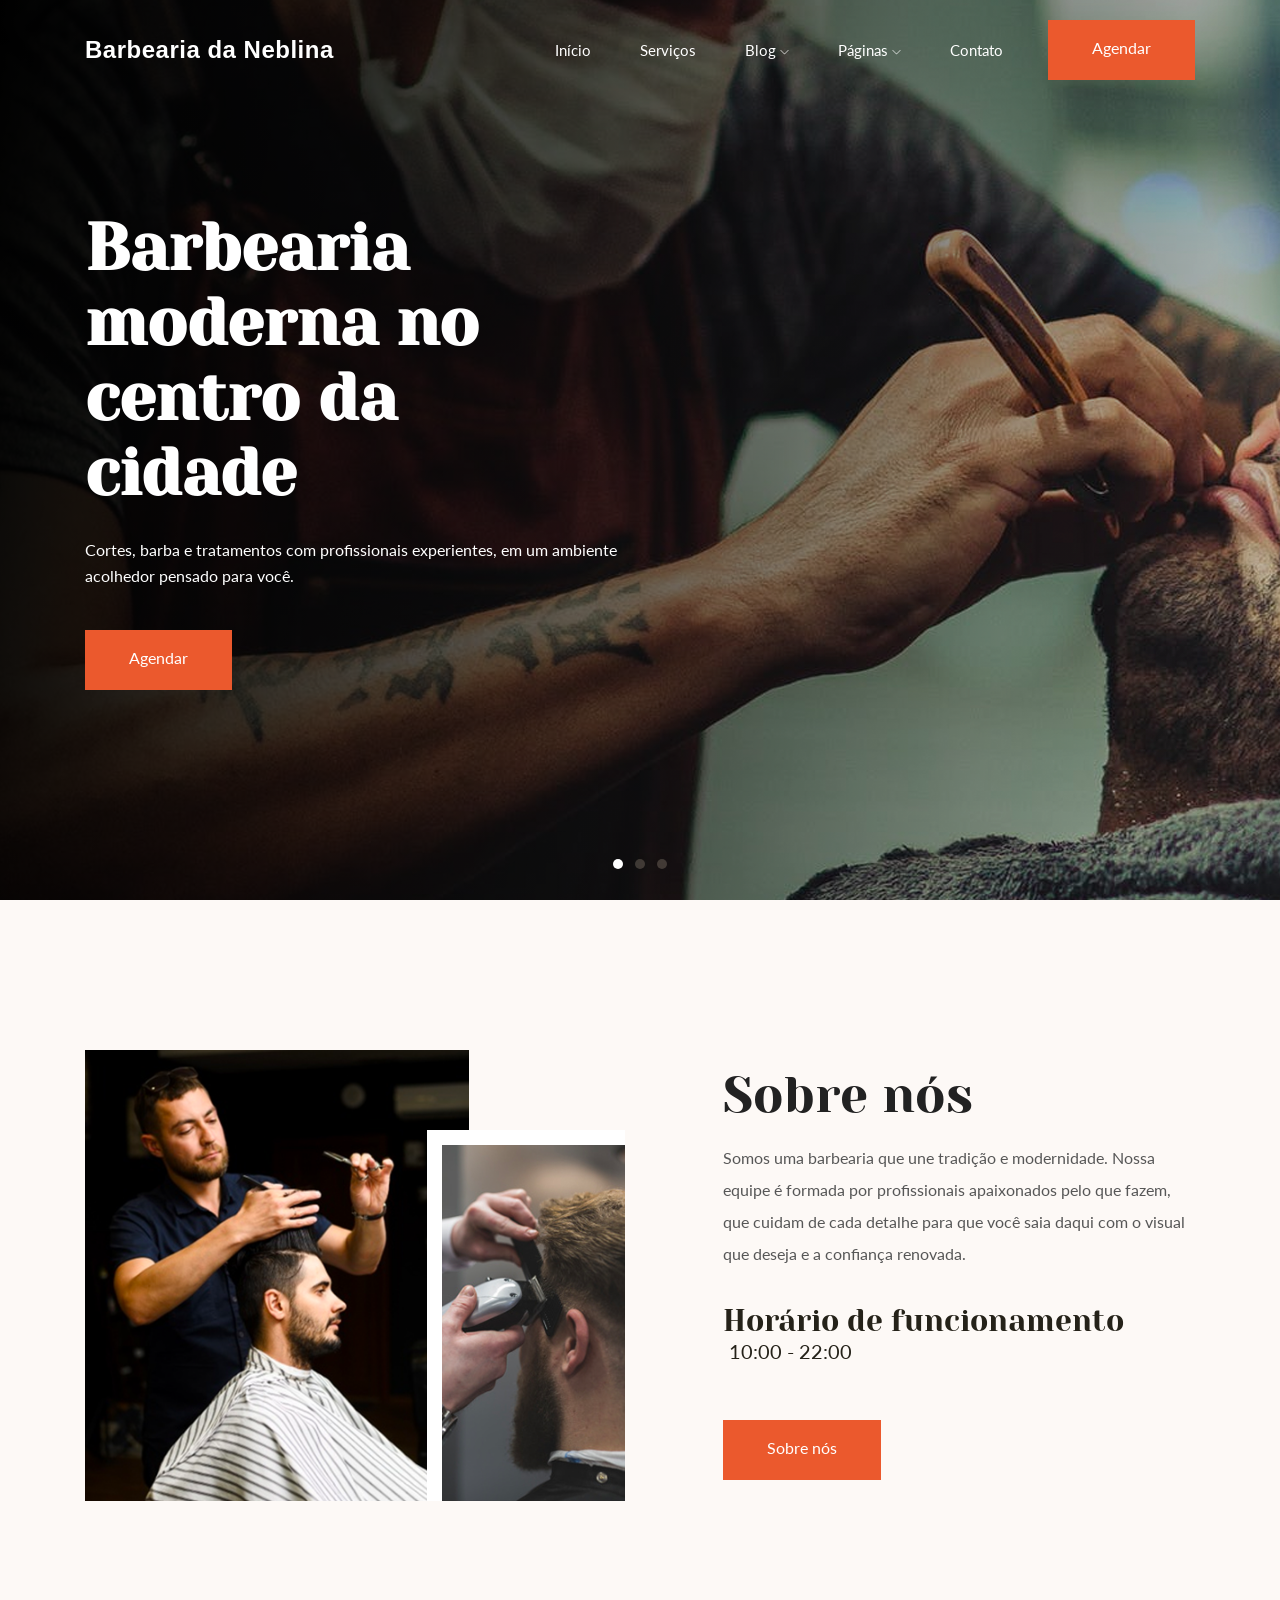
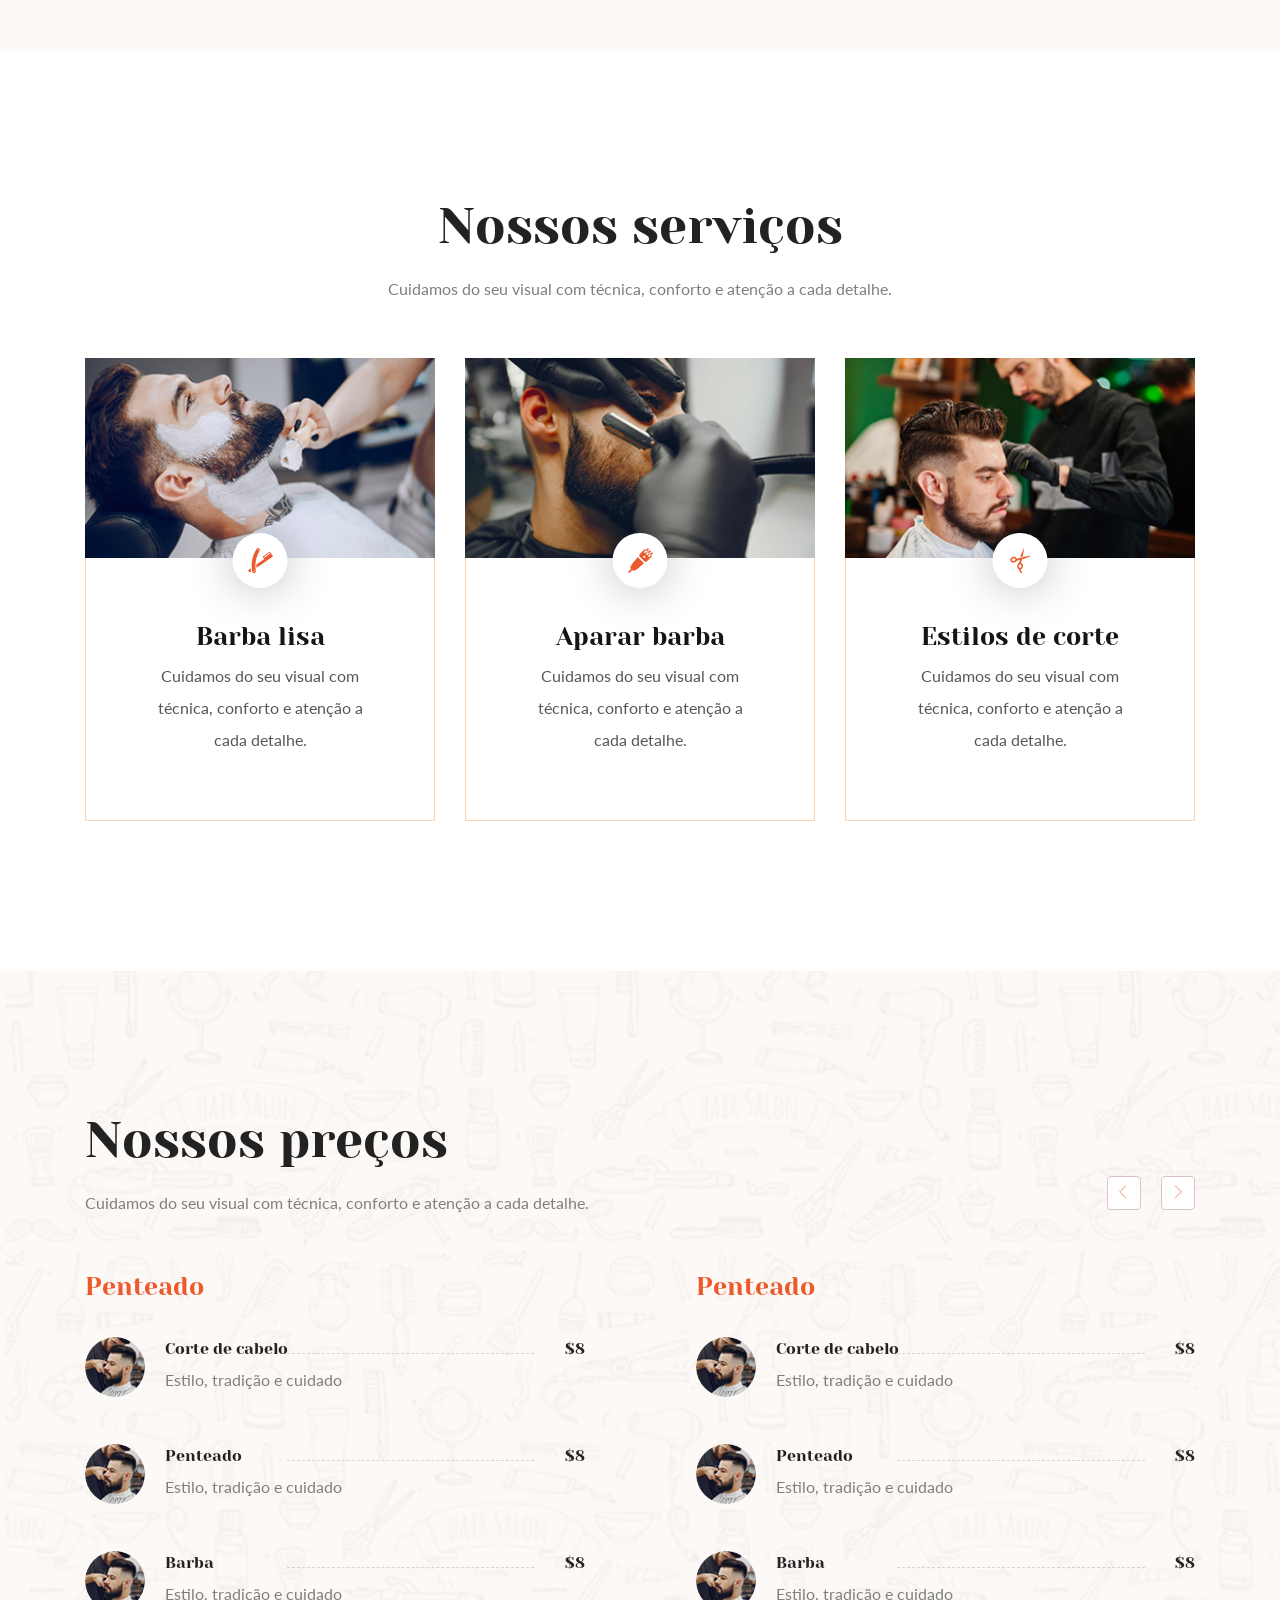
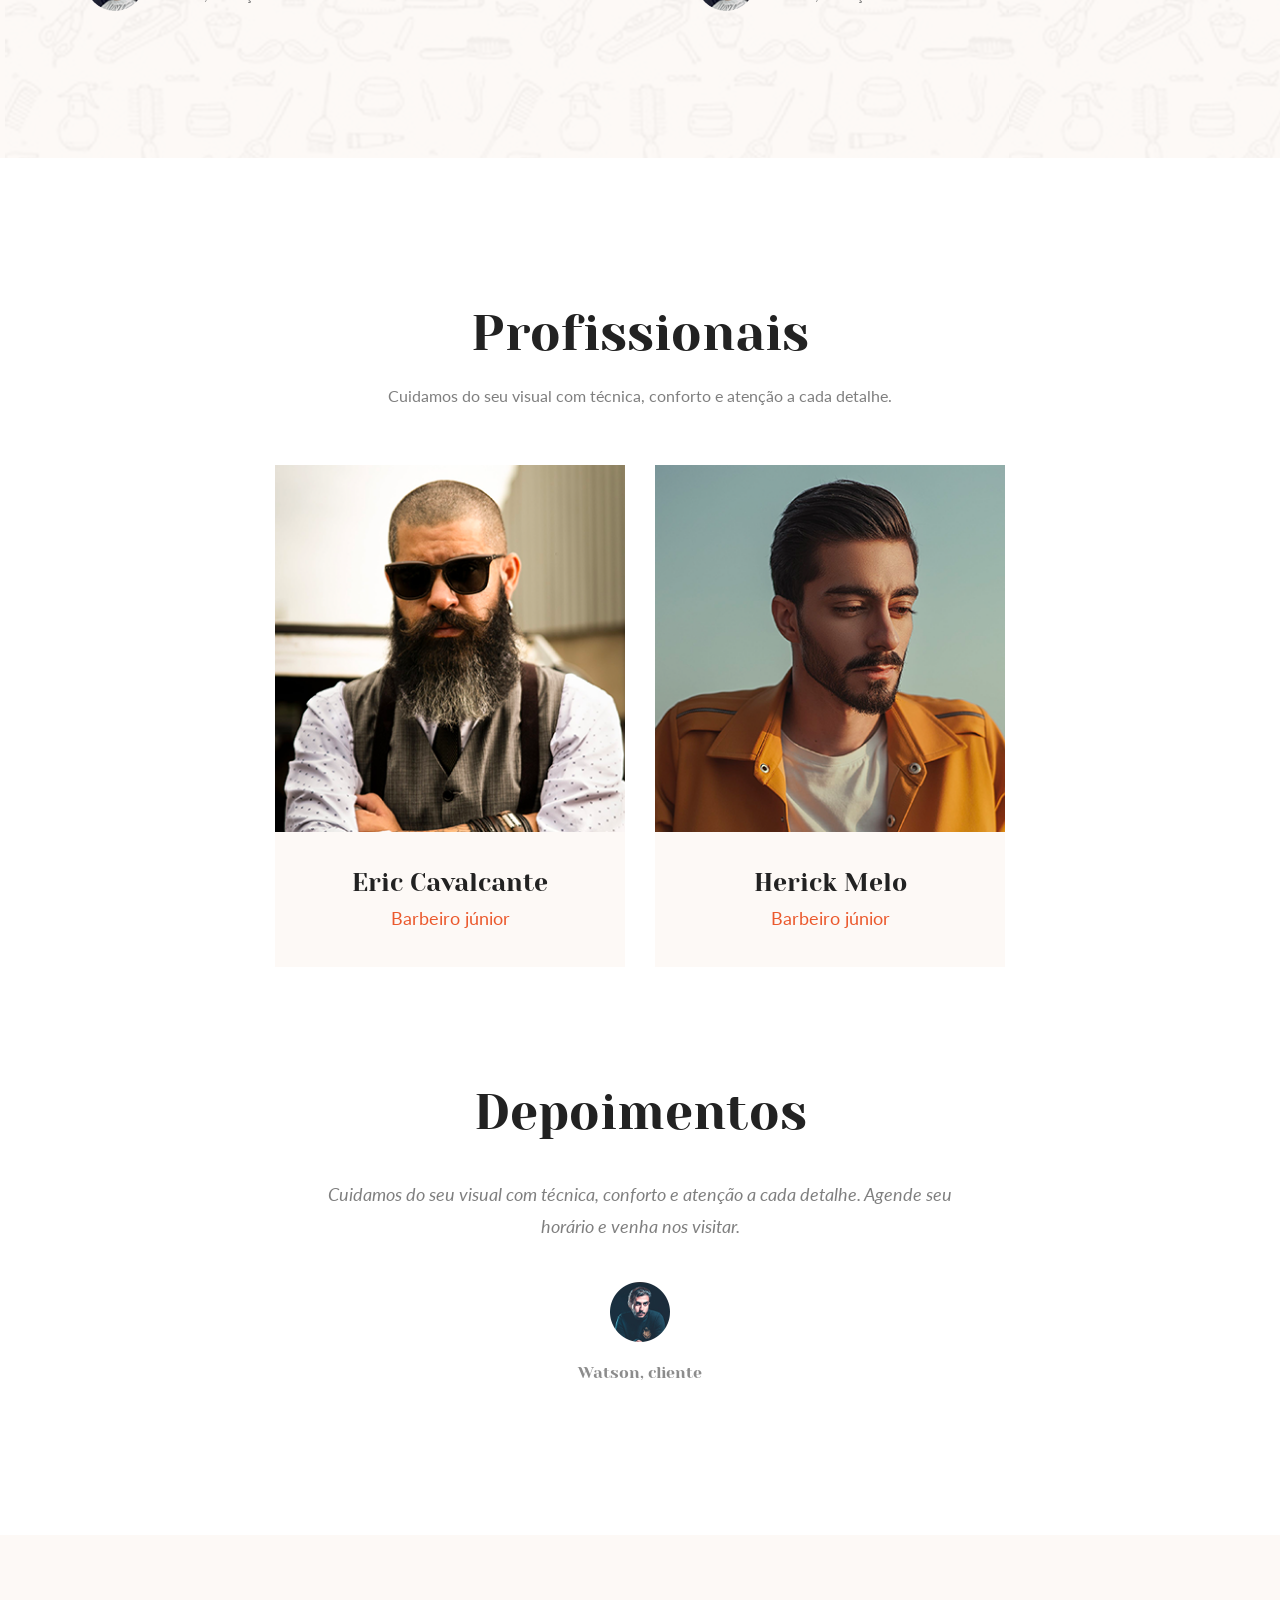
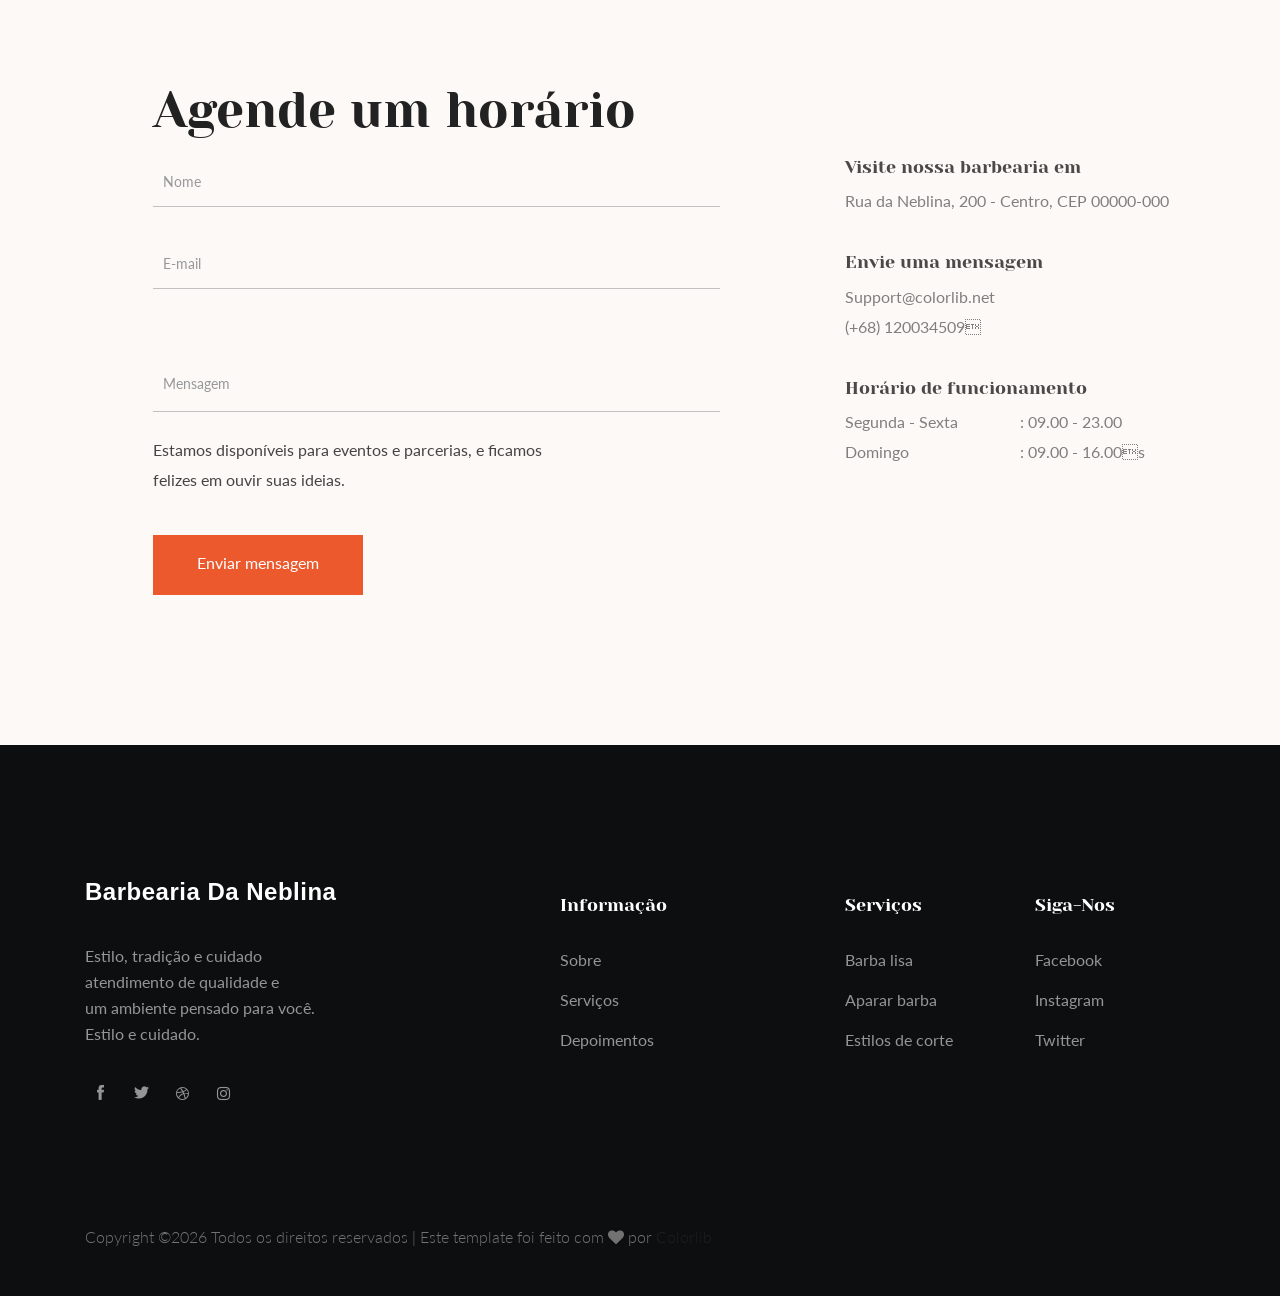
==== commit 796b48b9: "Renomeia seção para Profissionais e atualiza nomes dos barbeiros" ====
--- a/index.html
+++ b/index.html
@@ -538,7 +538,7 @@
             <div class="row justify-content-center">
                 <div class="col-lg-6 col-md-10">
                     <div class="section_title text-center mb-55">
-                        <h3>Barbeiro</h3>
+                        <h3>Profissionais</h3>
                         <p>Cuidamos do seu visual com técnica, conforto e atenção a cada detalhe.</p>
                     </div>
                 </div>
@@ -547,10 +547,10 @@
                 <div class="col-lg-4 col-md-6">
                     <div class="single_team_member">
                         <div class="team_thumb">
-                            <img src="img/team/1.png" alt="">
+                            <img src="img/team/1.png" alt="Eric Cavalcante">
                         </div>
                         <div class="member_info text-center">
-                            <h3>Jhon Smith</h3>
+                            <h3>Eric Cavalcante</h3>
                             <p>Barbeiro júnior</p>
                         </div>
                     </div>
@@ -558,21 +558,10 @@
                 <div class="col-lg-4 col-md-6">
                     <div class="single_team_member">
                         <div class="team_thumb">
-                            <img src="img/team/2.png" alt="">
+                            <img src="img/team/2.png" alt="Herick Melo">
                         </div>
                         <div class="member_info text-center">
-                            <h3>Jems Smith</h3>
-                            <p>Barbeiro júnior</p>
-                        </div>
-                    </div>
-                </div>
-                <div class="col-lg-4 col-md-6">
-                    <div class="single_team_member">
-                        <div class="team_thumb">
-                            <img src="img/team/3.png" alt="">
-                        </div>
-                        <div class="member_info text-center">
-                            <h3>Thomas J Watson</h3>
+                            <h3>Herick Melo</h3>
                             <p>Barbeiro júnior</p>
                         </div>
                     </div>
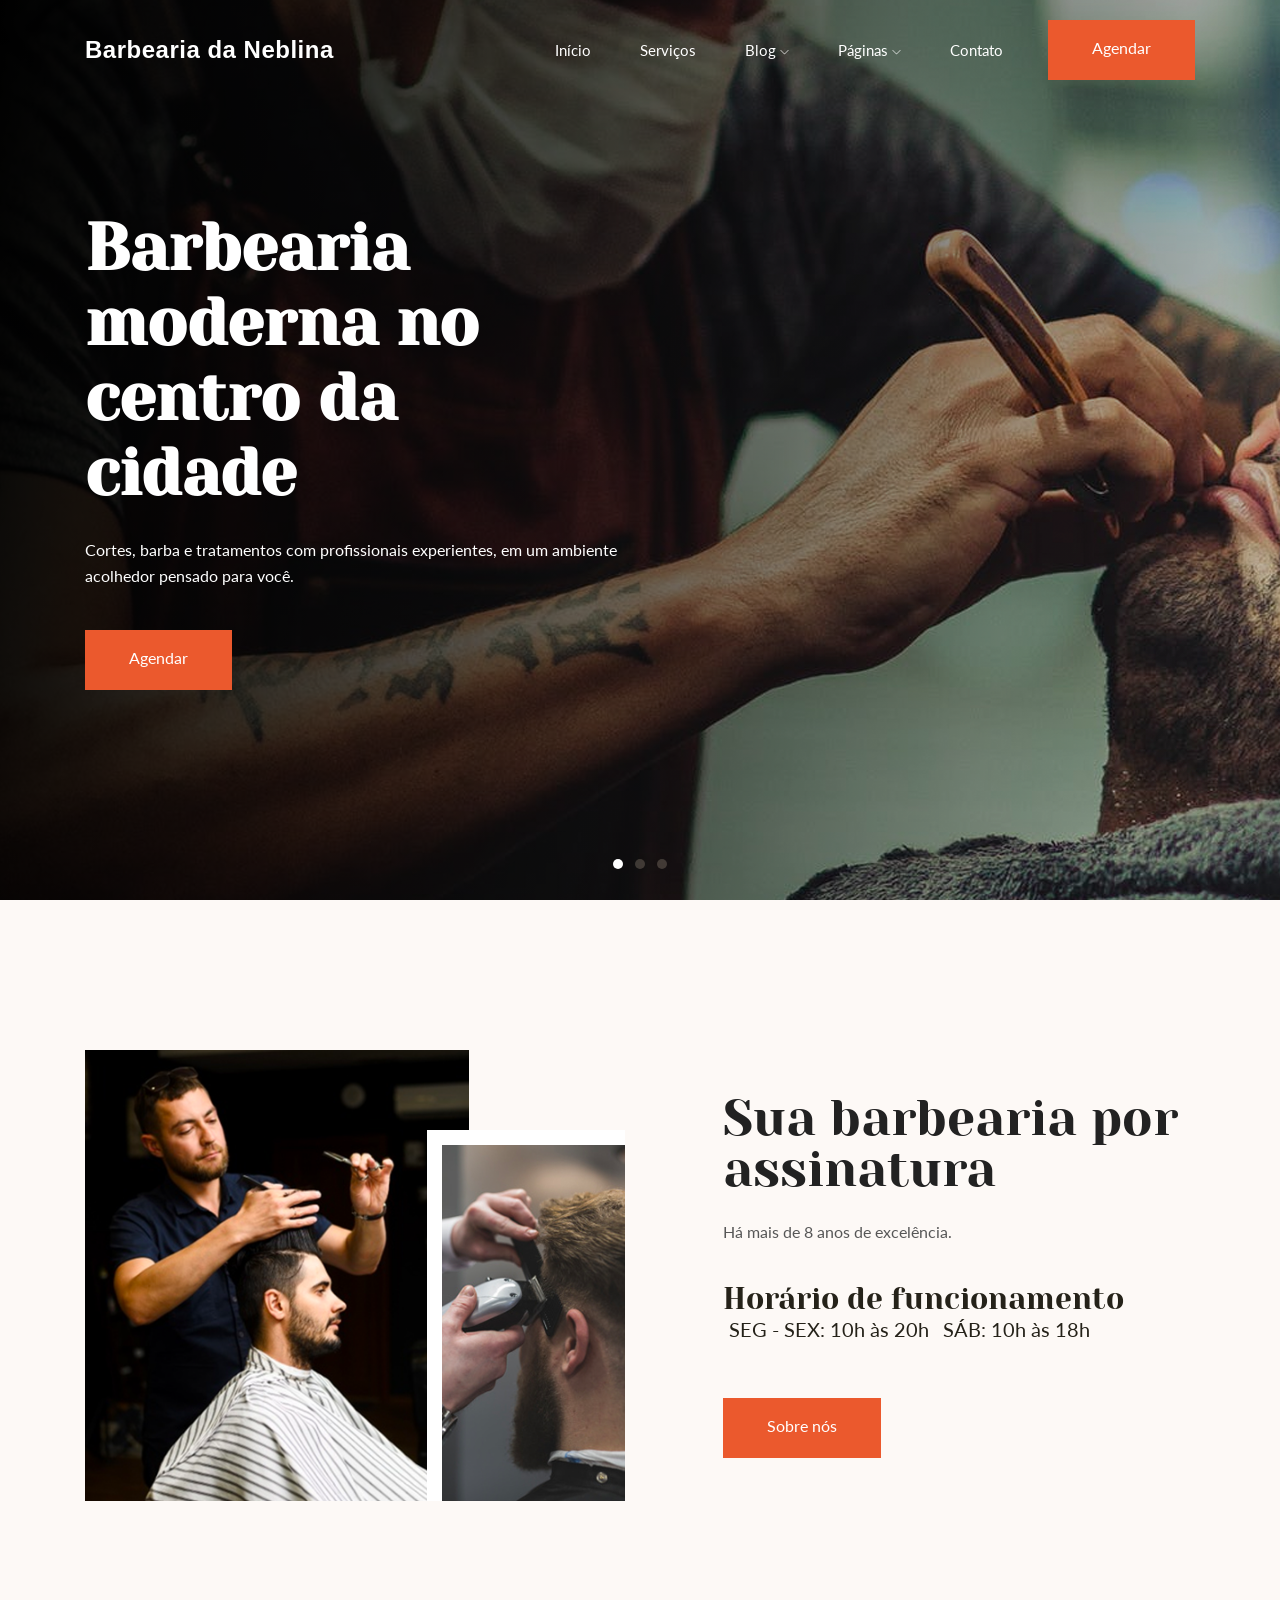
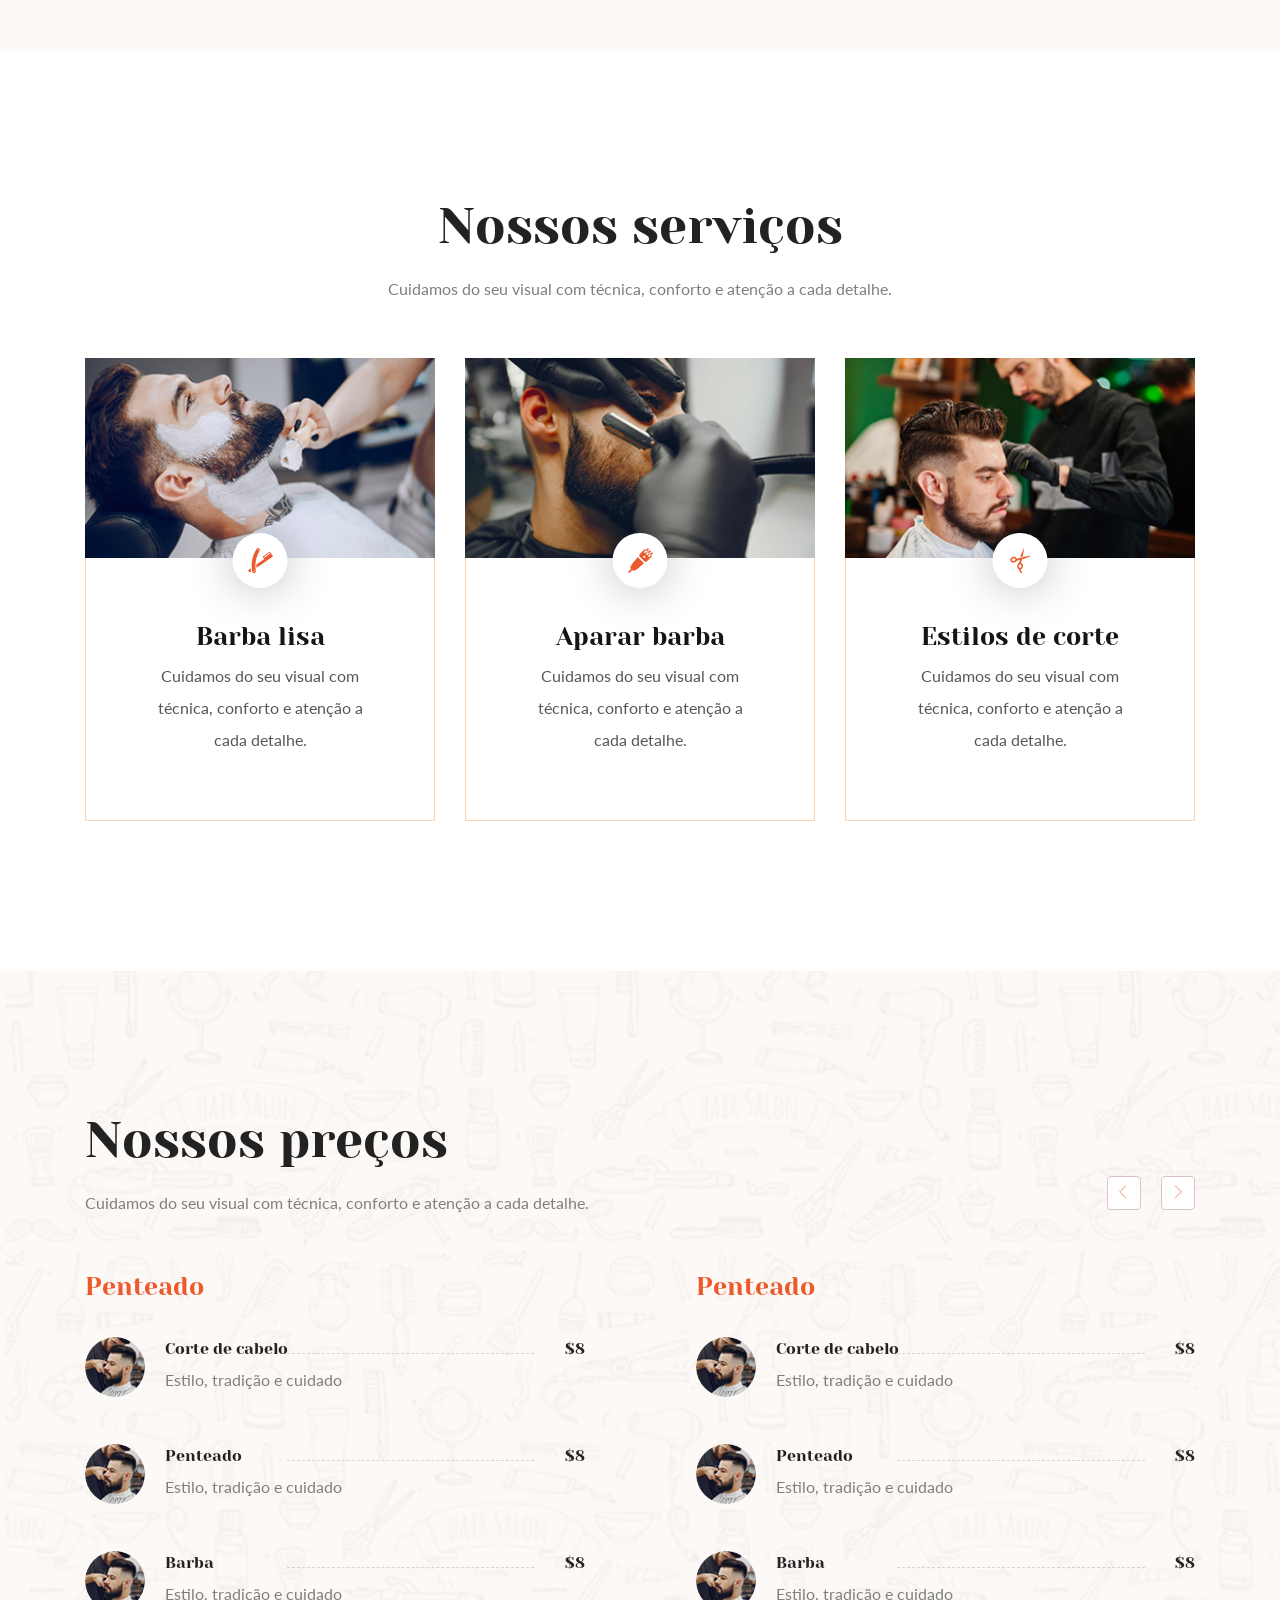
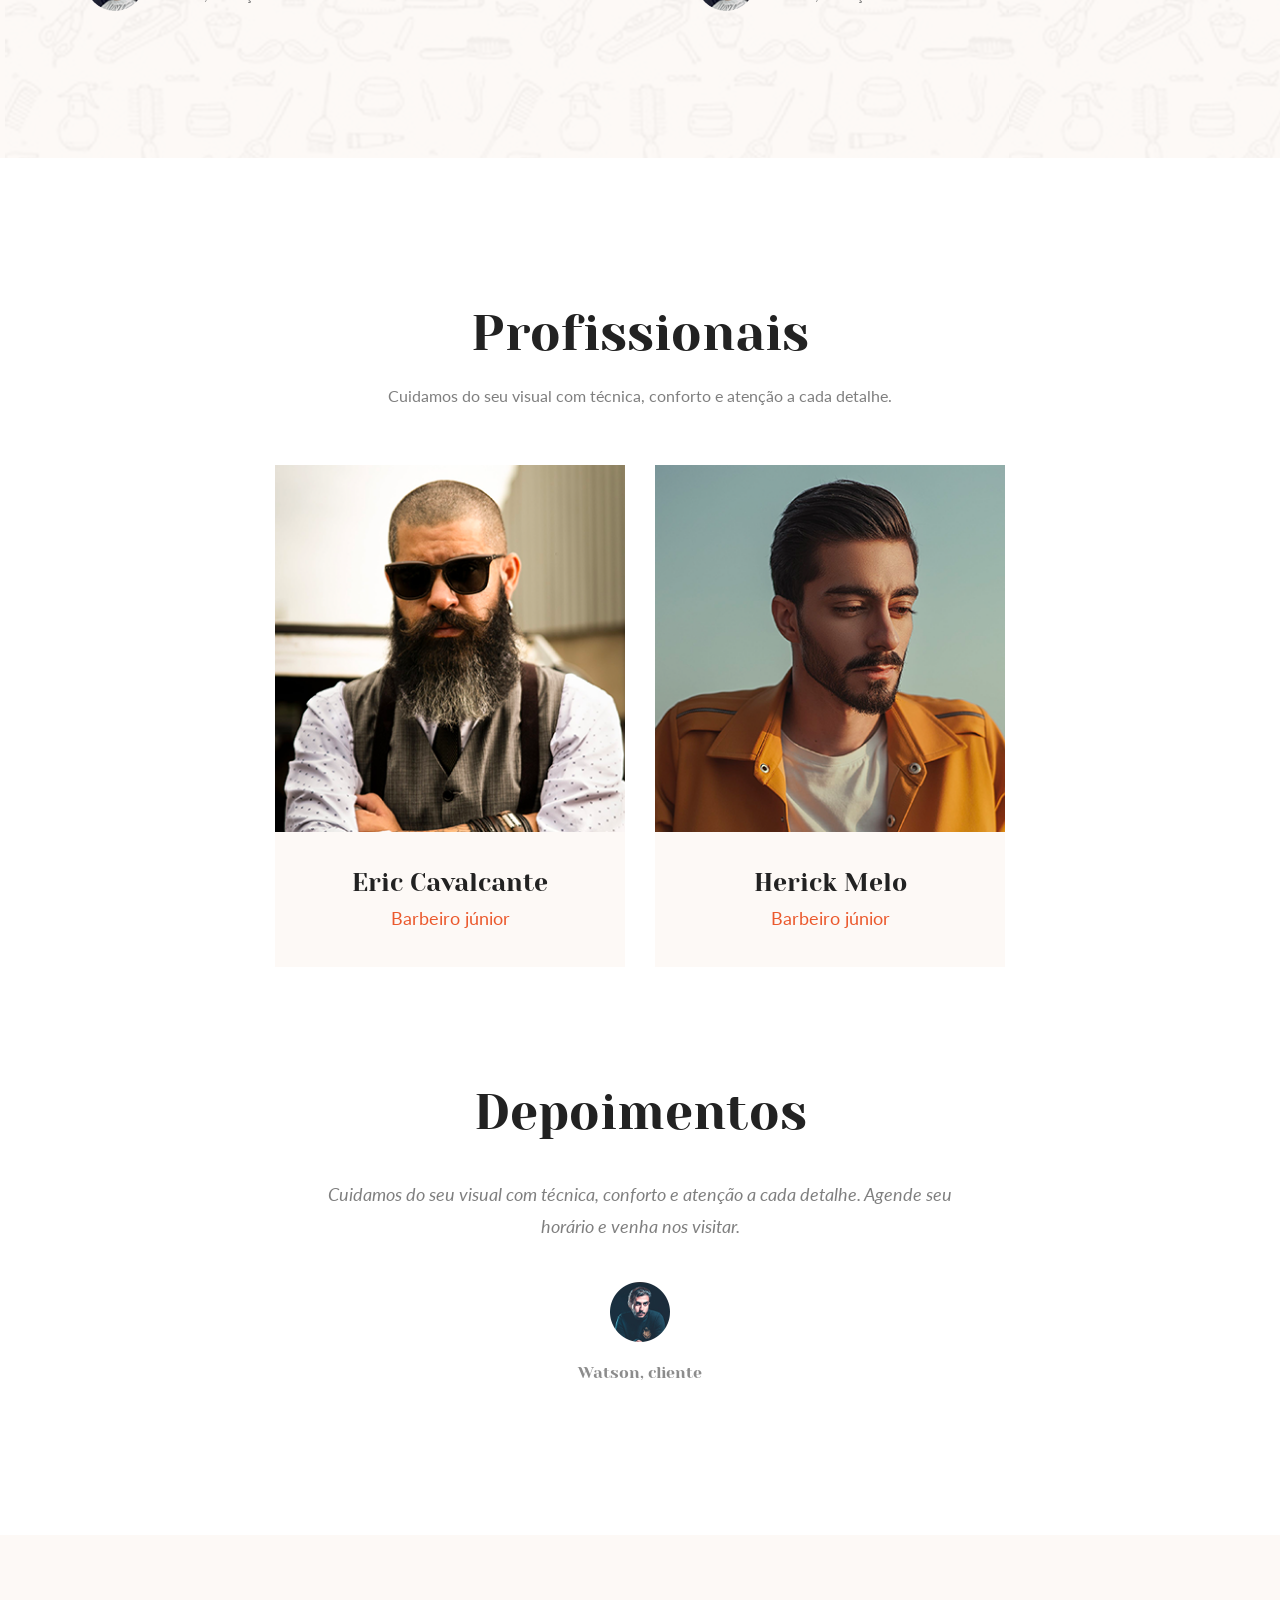
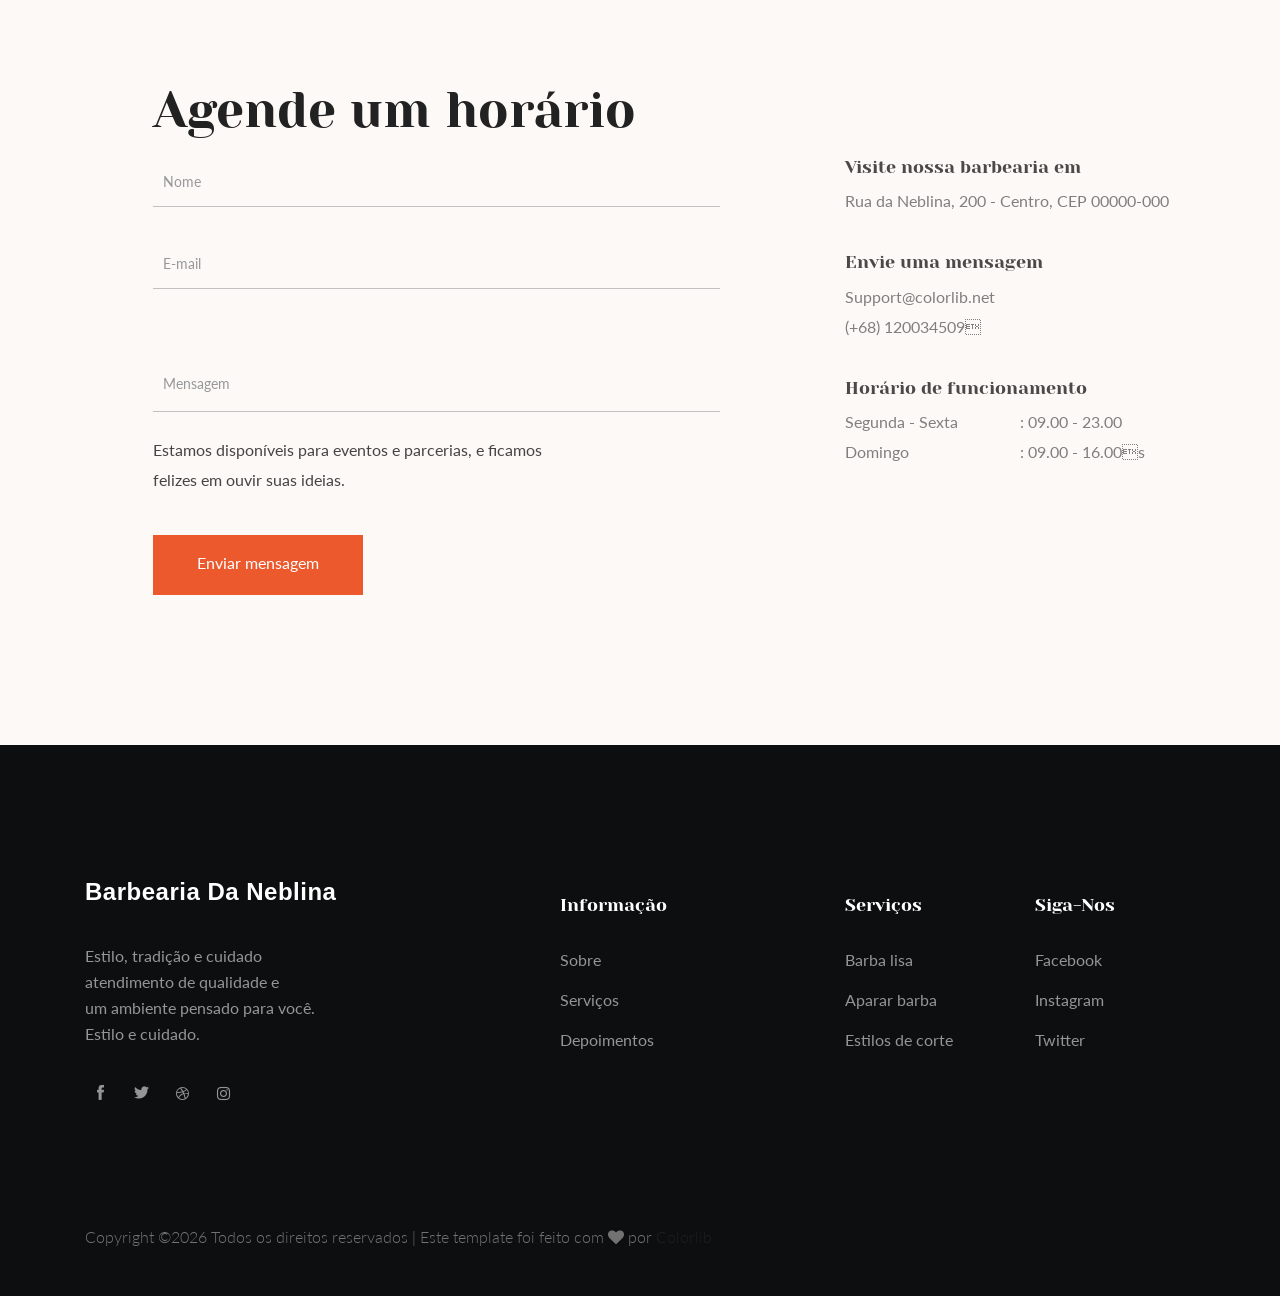
==== commit 6a845e13: "Atualiza seção Sobre nós com assinatura e novo horário" ====
--- a/index.html
+++ b/index.html
@@ -150,12 +150,13 @@
                 <div class="col-xl-6 col-lg-6 col-md-6">
                     <div class="about_info">
                         <div class="section_title mb-20px">
-                            <h3>Sobre nós</h3>
-                            <p>Somos uma barbearia que une tradição e modernidade. Nossa equipe é formada por profissionais apaixonados pelo que fazem, que cuidam de cada detalhe para que você saia daqui com o visual que deseja e a confiança renovada.</p>
+                            <h3>Sua barbearia por assinatura</h3>
+                            <p>Há mais de 8 anos de excelência.</p>
                         </div>
                         <p class="opening_hour">
                             Horário de funcionamento
-                            <span>10:00 - 22:00</span>
+                            <span>SEG - SEX: 10h às 20h</span>
+                            <span>SÁB: 10h às 18h</span>
                         </p>
                         <a href="about.html" class="boxed-btn3">Sobre nós</a>
                     </div>
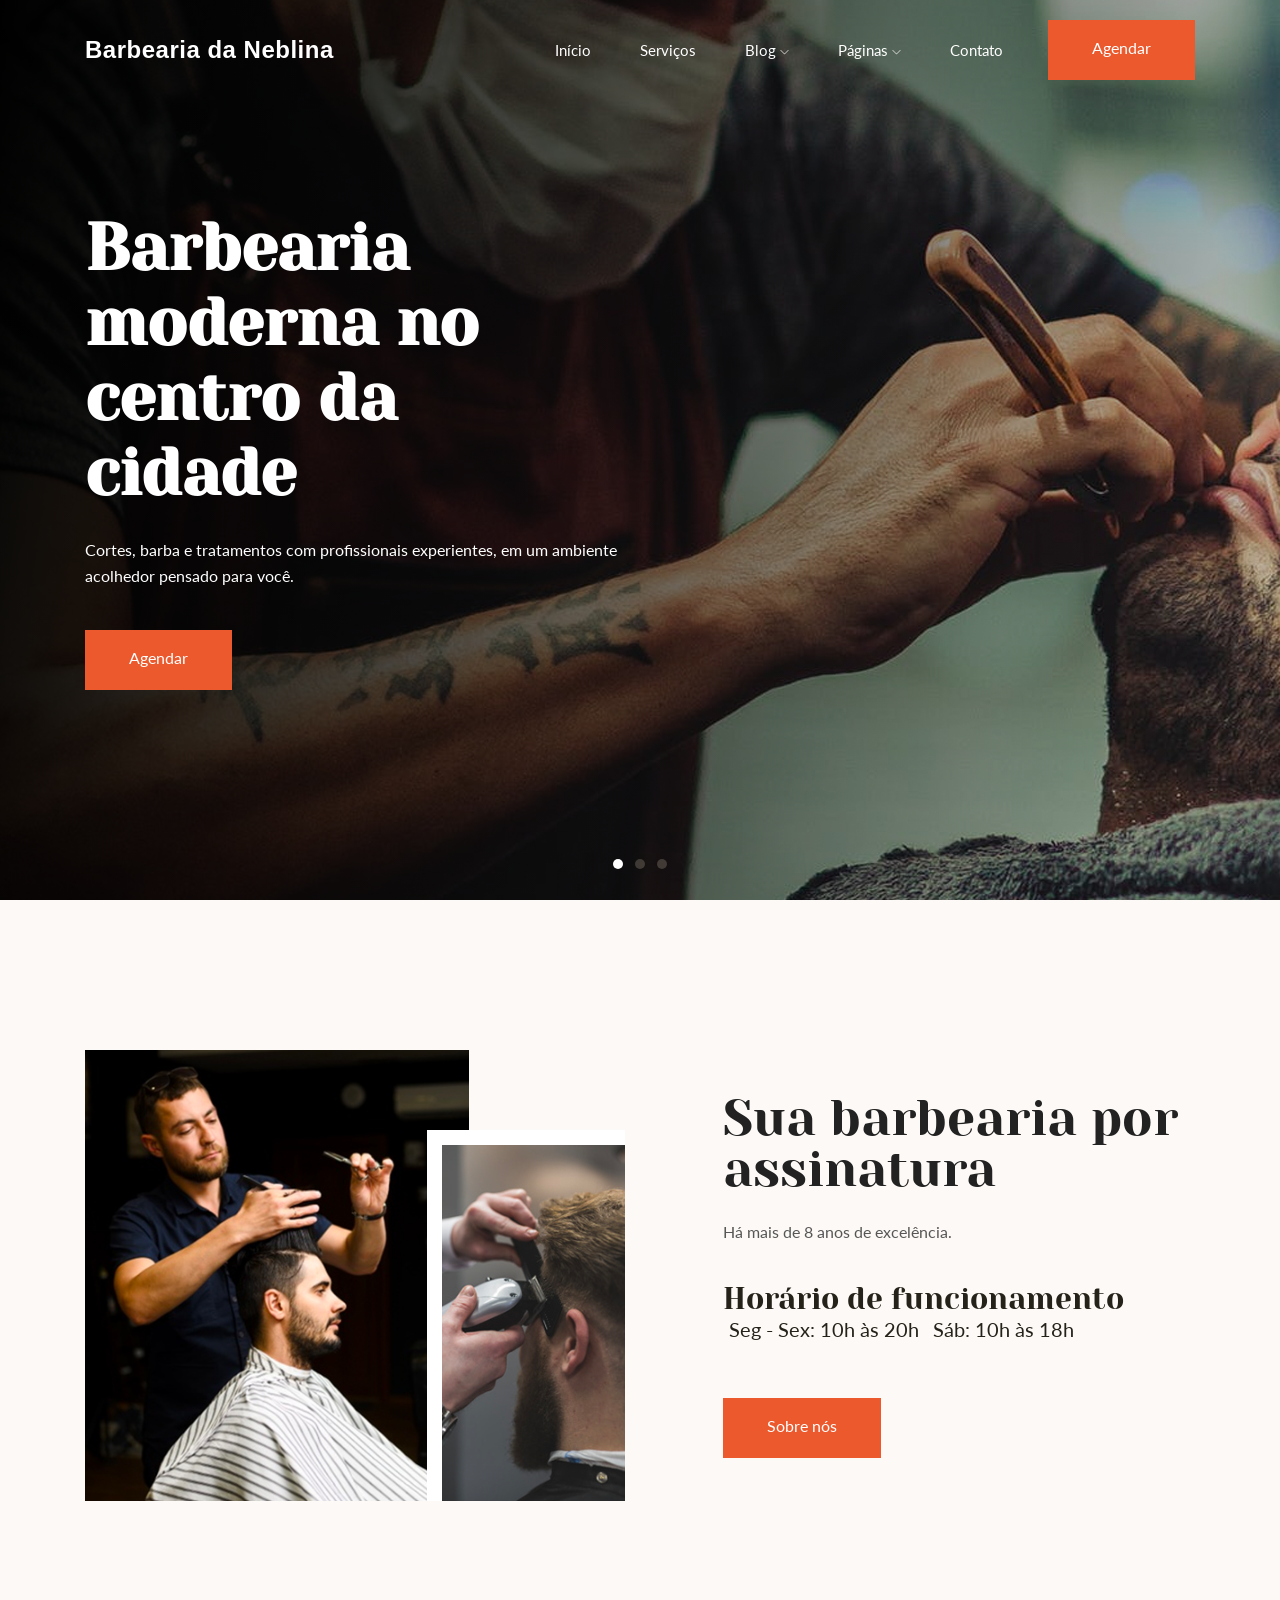
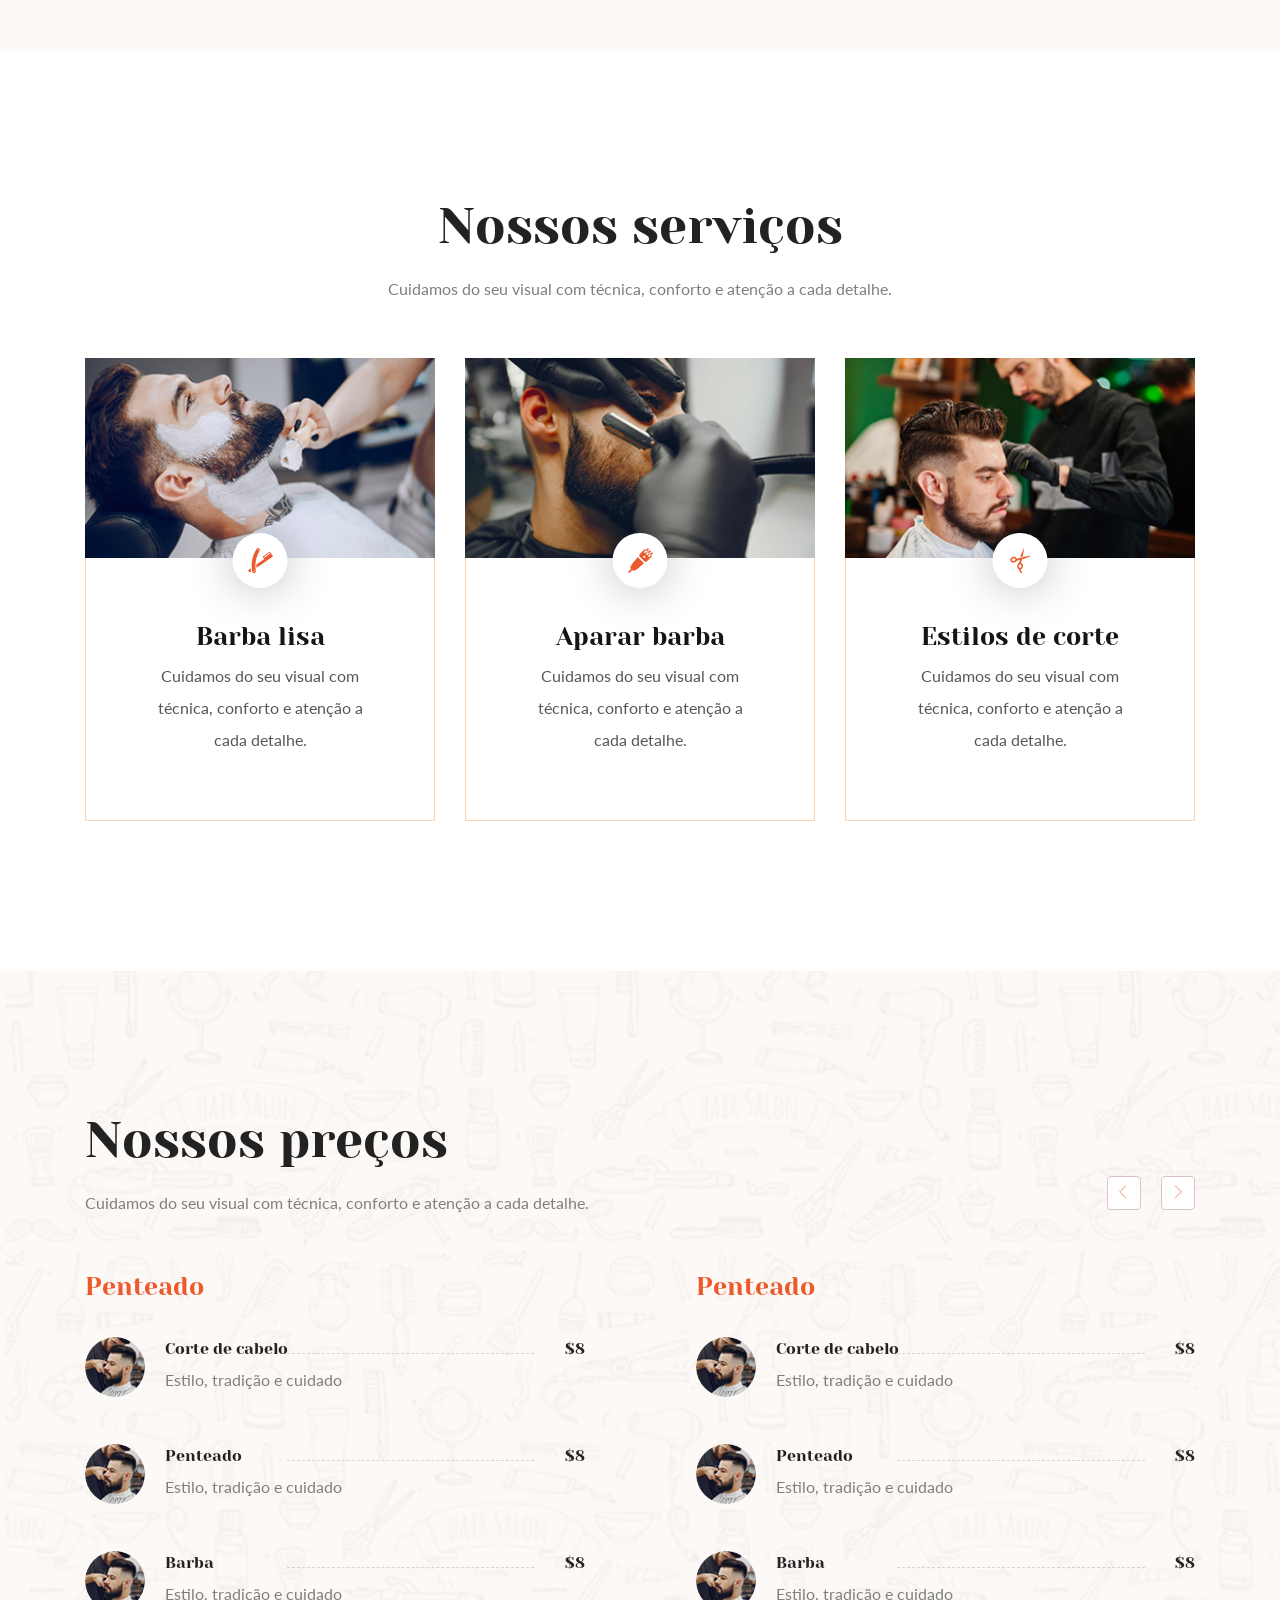
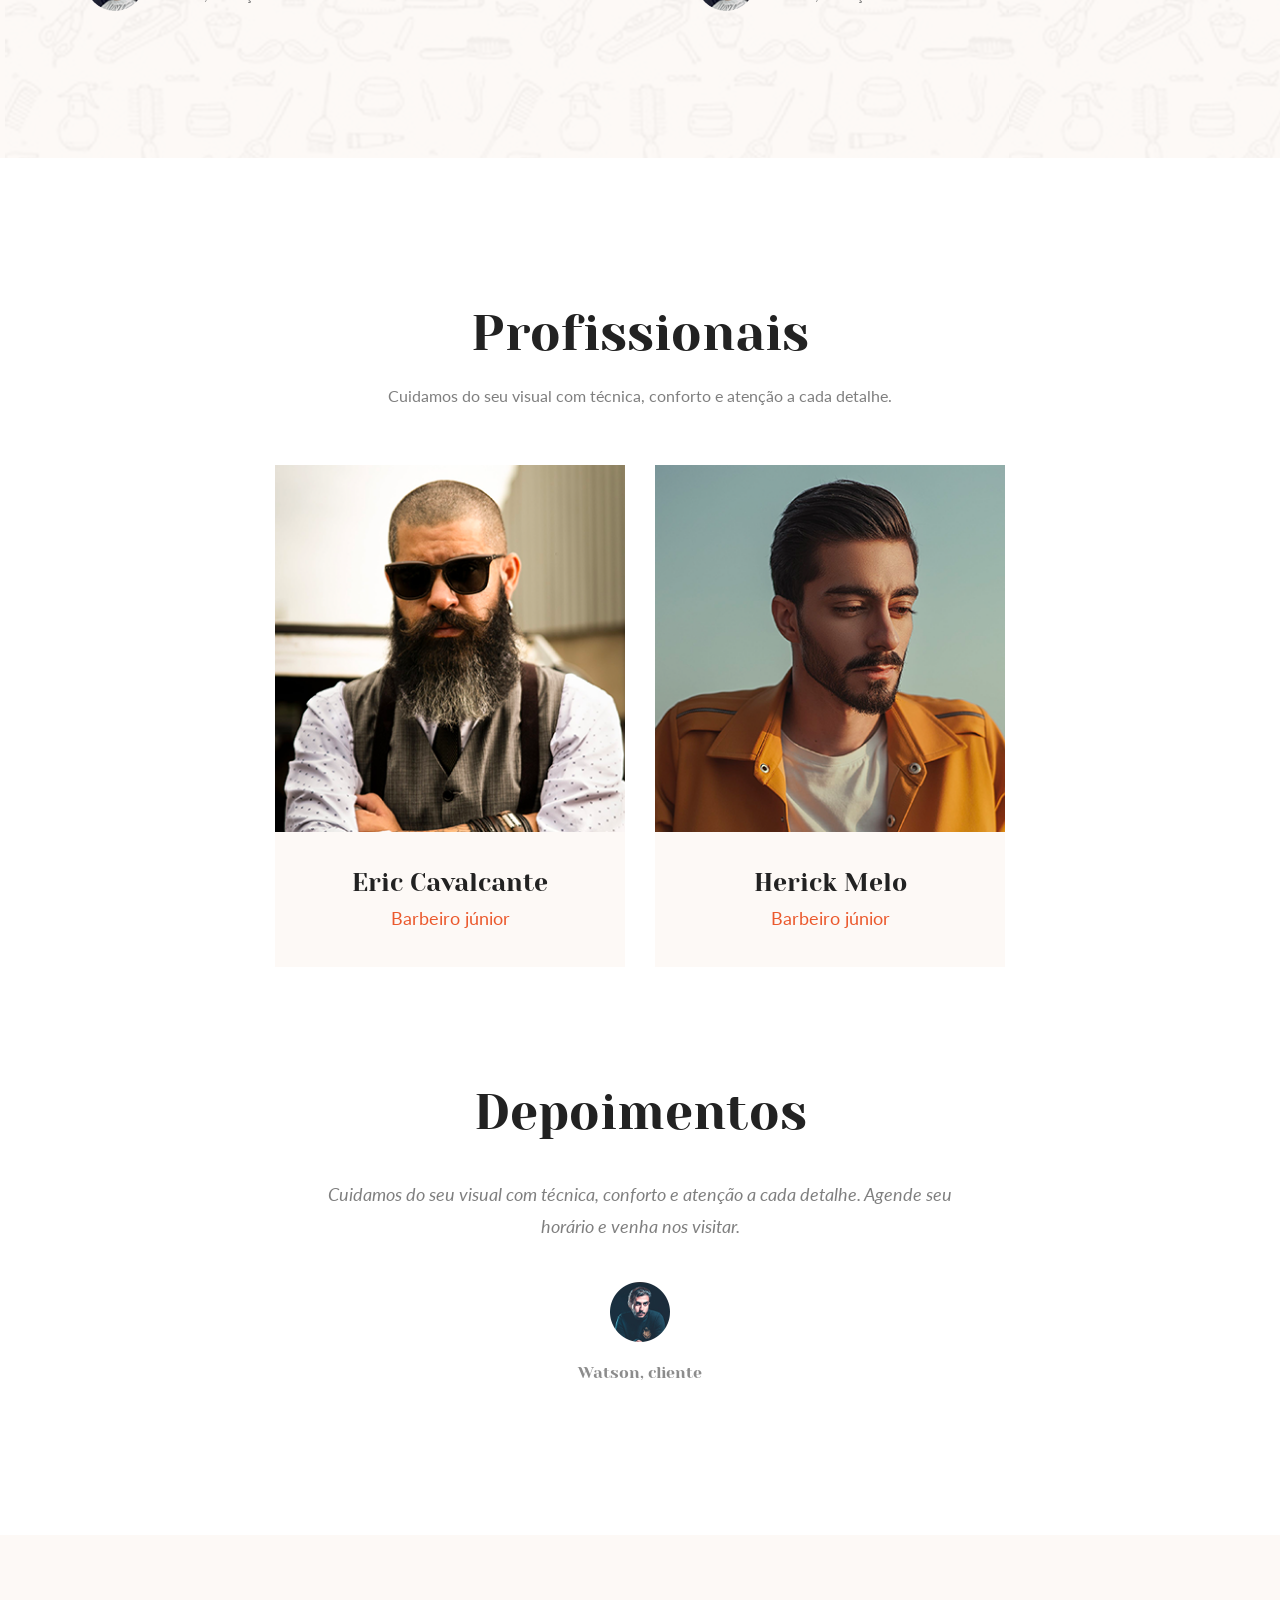
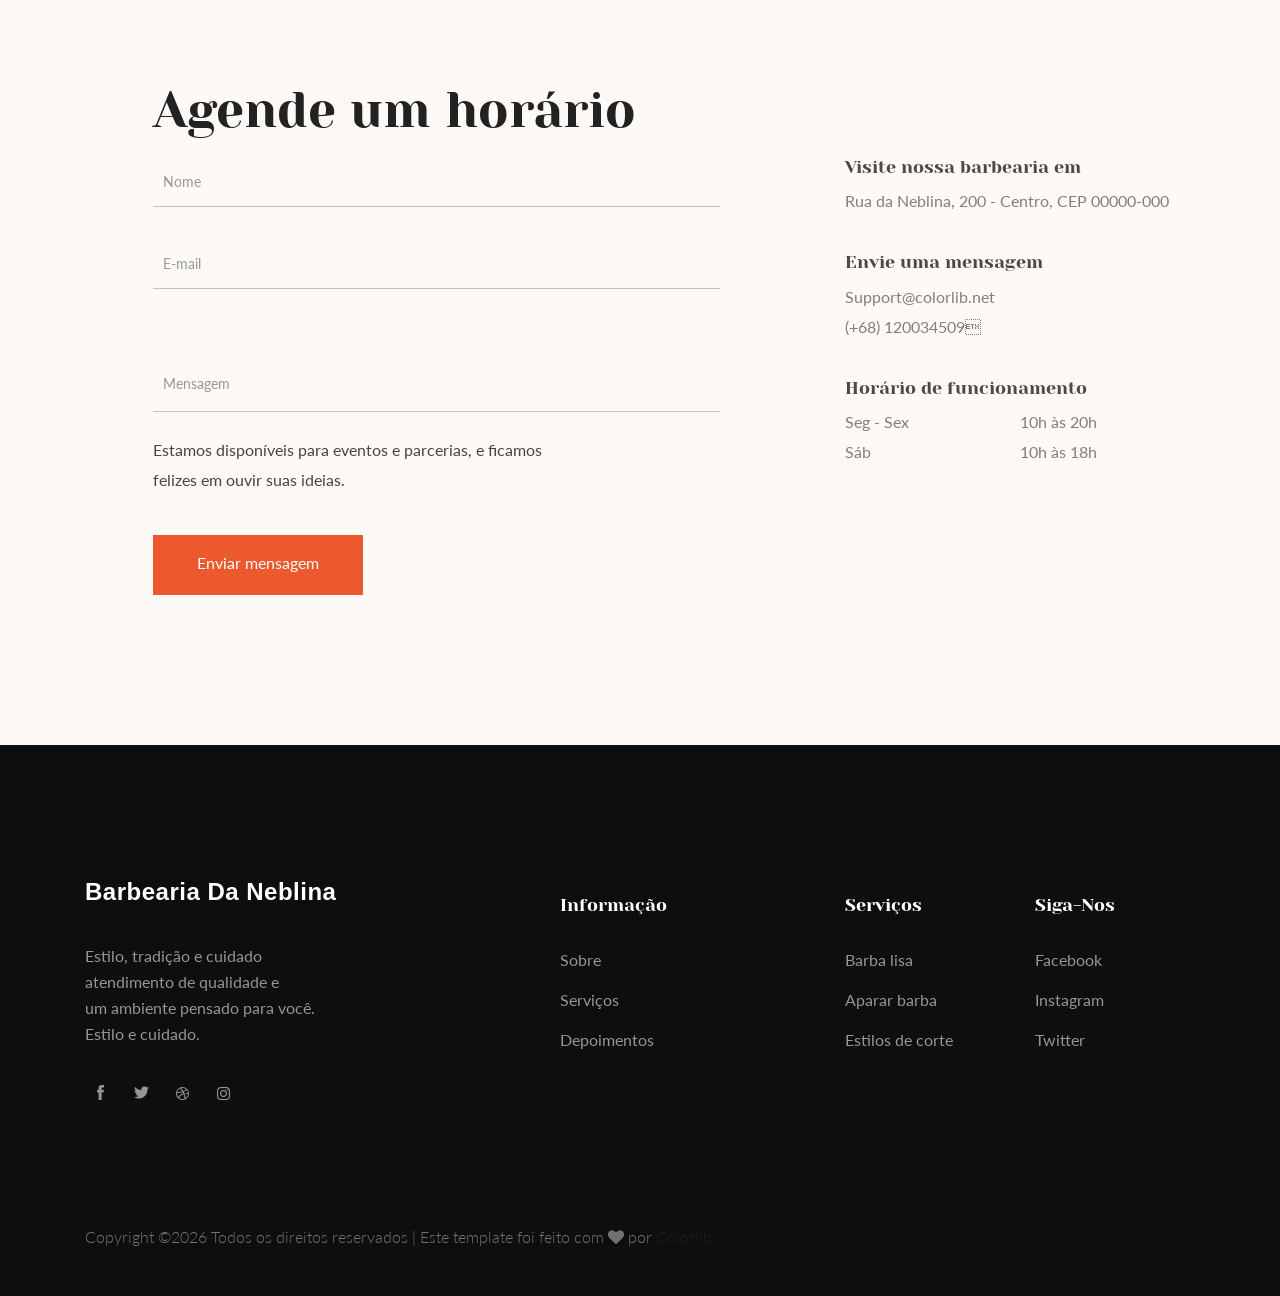
==== commit 72200ca9: "Ajusta escrita do horário de funcionamento" ====
--- a/index.html
+++ b/index.html
@@ -155,8 +155,8 @@
                         </div>
                         <p class="opening_hour">
                             Horário de funcionamento
-                            <span>SEG - SEX: 10h às 20h</span>
-                            <span>SÁB: 10h às 18h</span>
+                            <span>Seg - Sex: 10h às 20h</span>
+                            <span>Sáb: 10h às 18h</span>
                         </p>
                         <a href="about.html" class="boxed-btn3">Sobre nós</a>
                     </div>
@@ -683,12 +683,12 @@
                         <div class="single_appontment">
                             <h4>Horário de funcionamento</h4>
                             <p class="d-flex justify-content-between">
-                                <span>Segunda - Sexta</span>
-                                <span>:  09.00 - 23.00</span>
+                                <span>Seg - Sex</span>
+                                <span>10h às 20h</span>
                             </p>
                             <p class="d-flex justify-content-between">
-                                <span>Domingo</span>
-                                <span>:  09.00 - 16.00s</span>
+                                <span>Sáb</span>
+                                <span>10h às 18h</span>
                             </p>
                         </div>
                     </div>
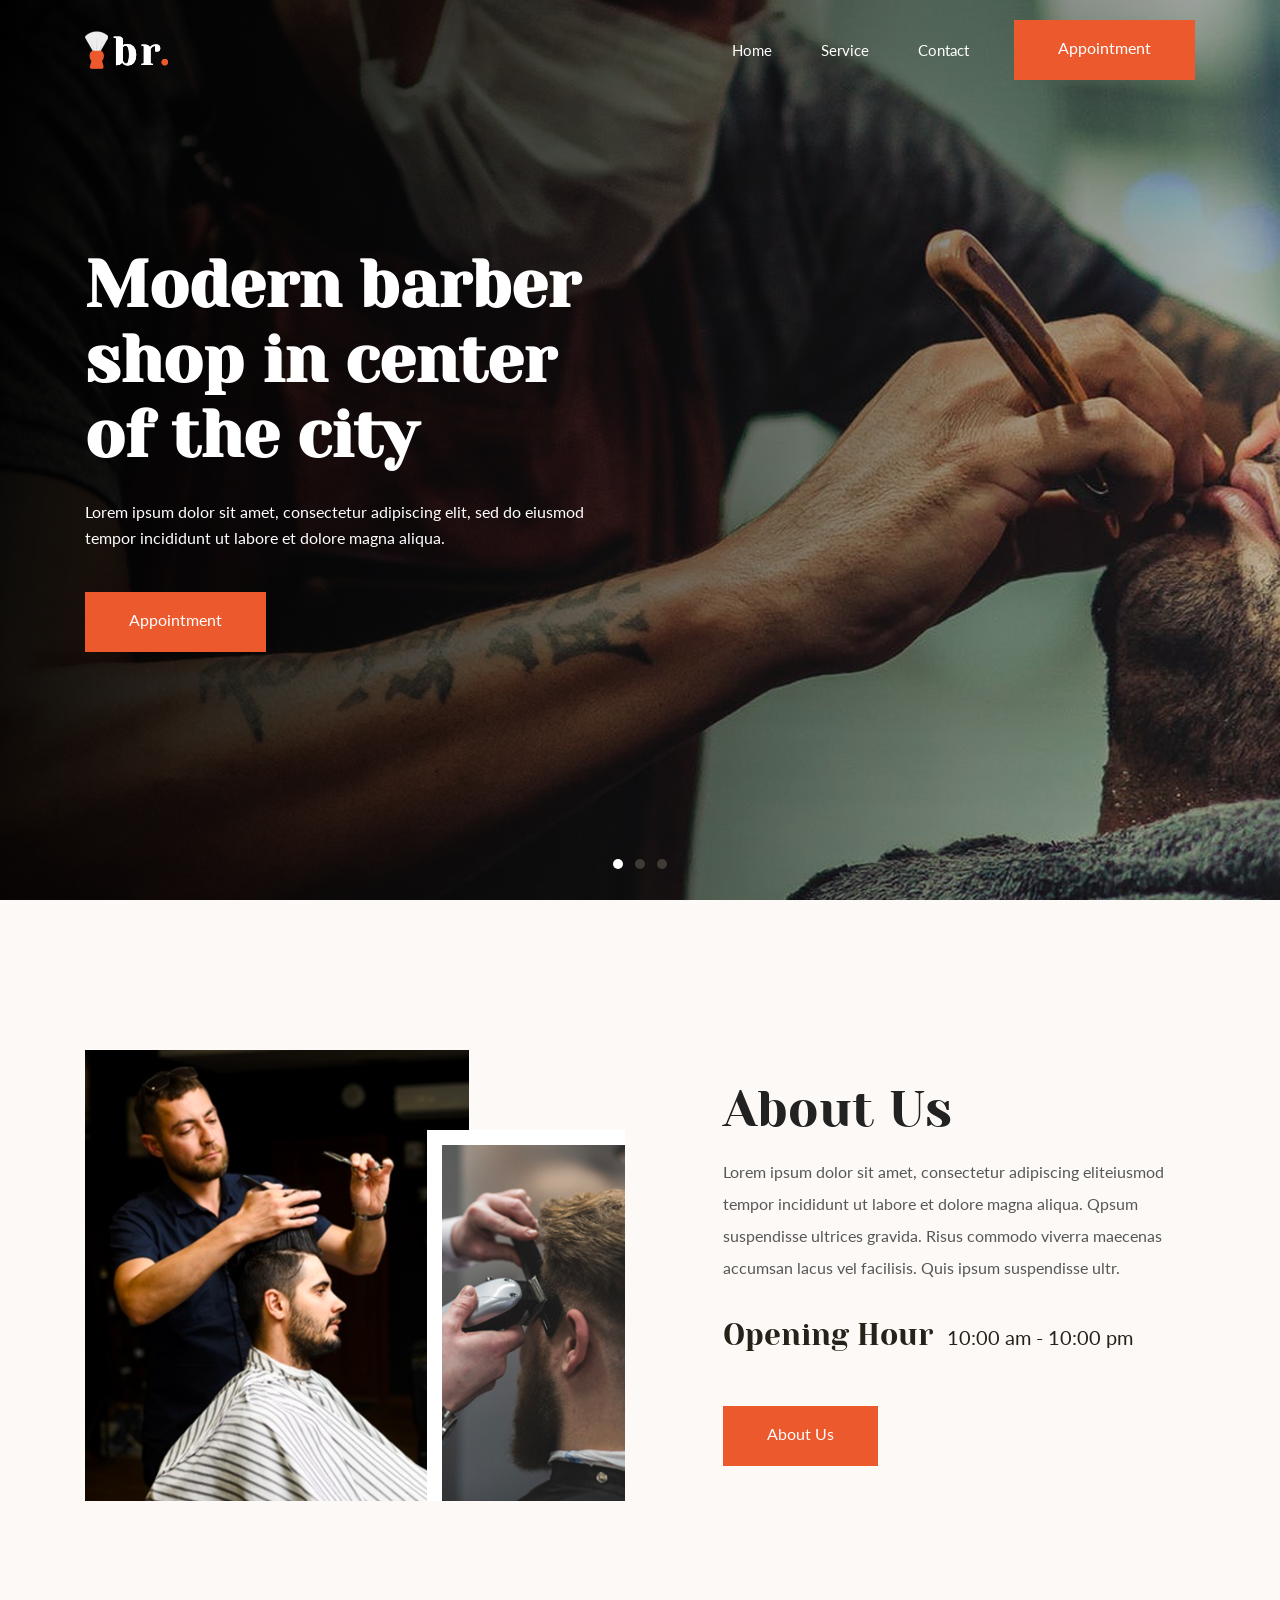
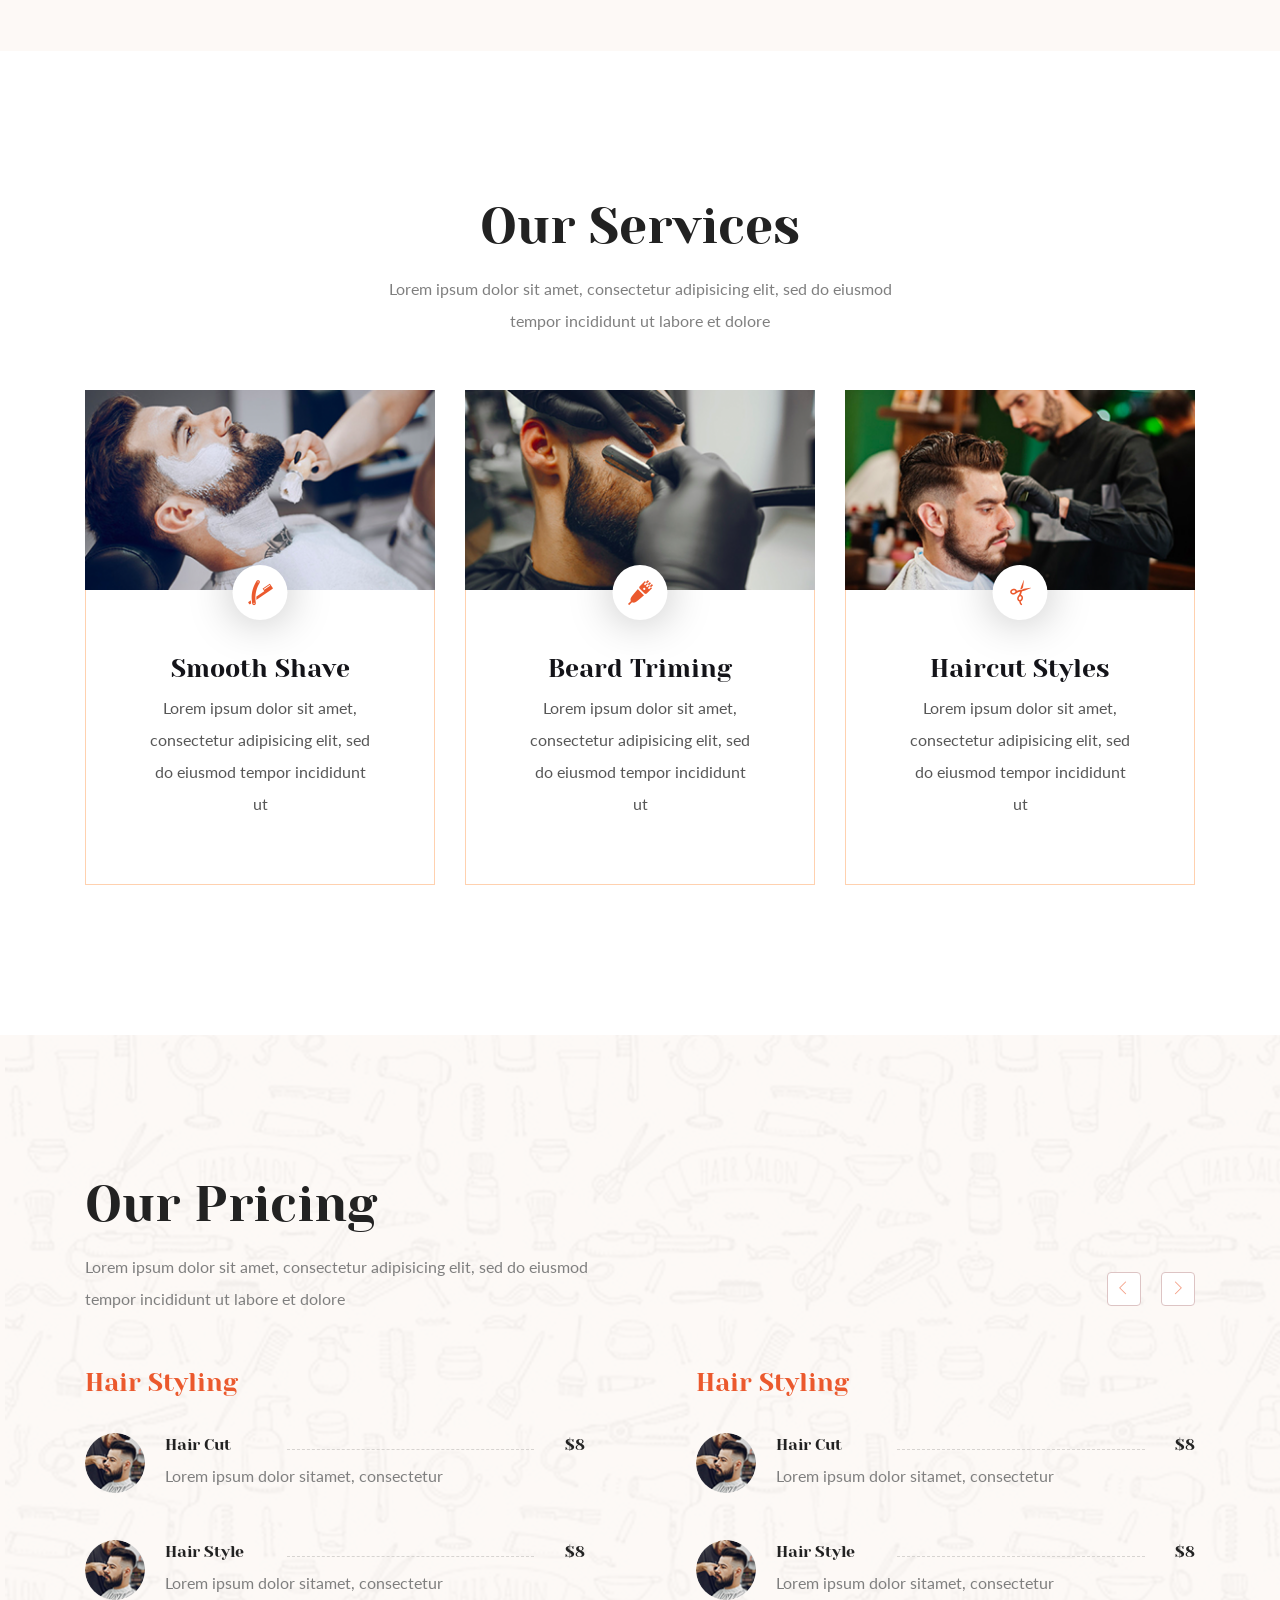
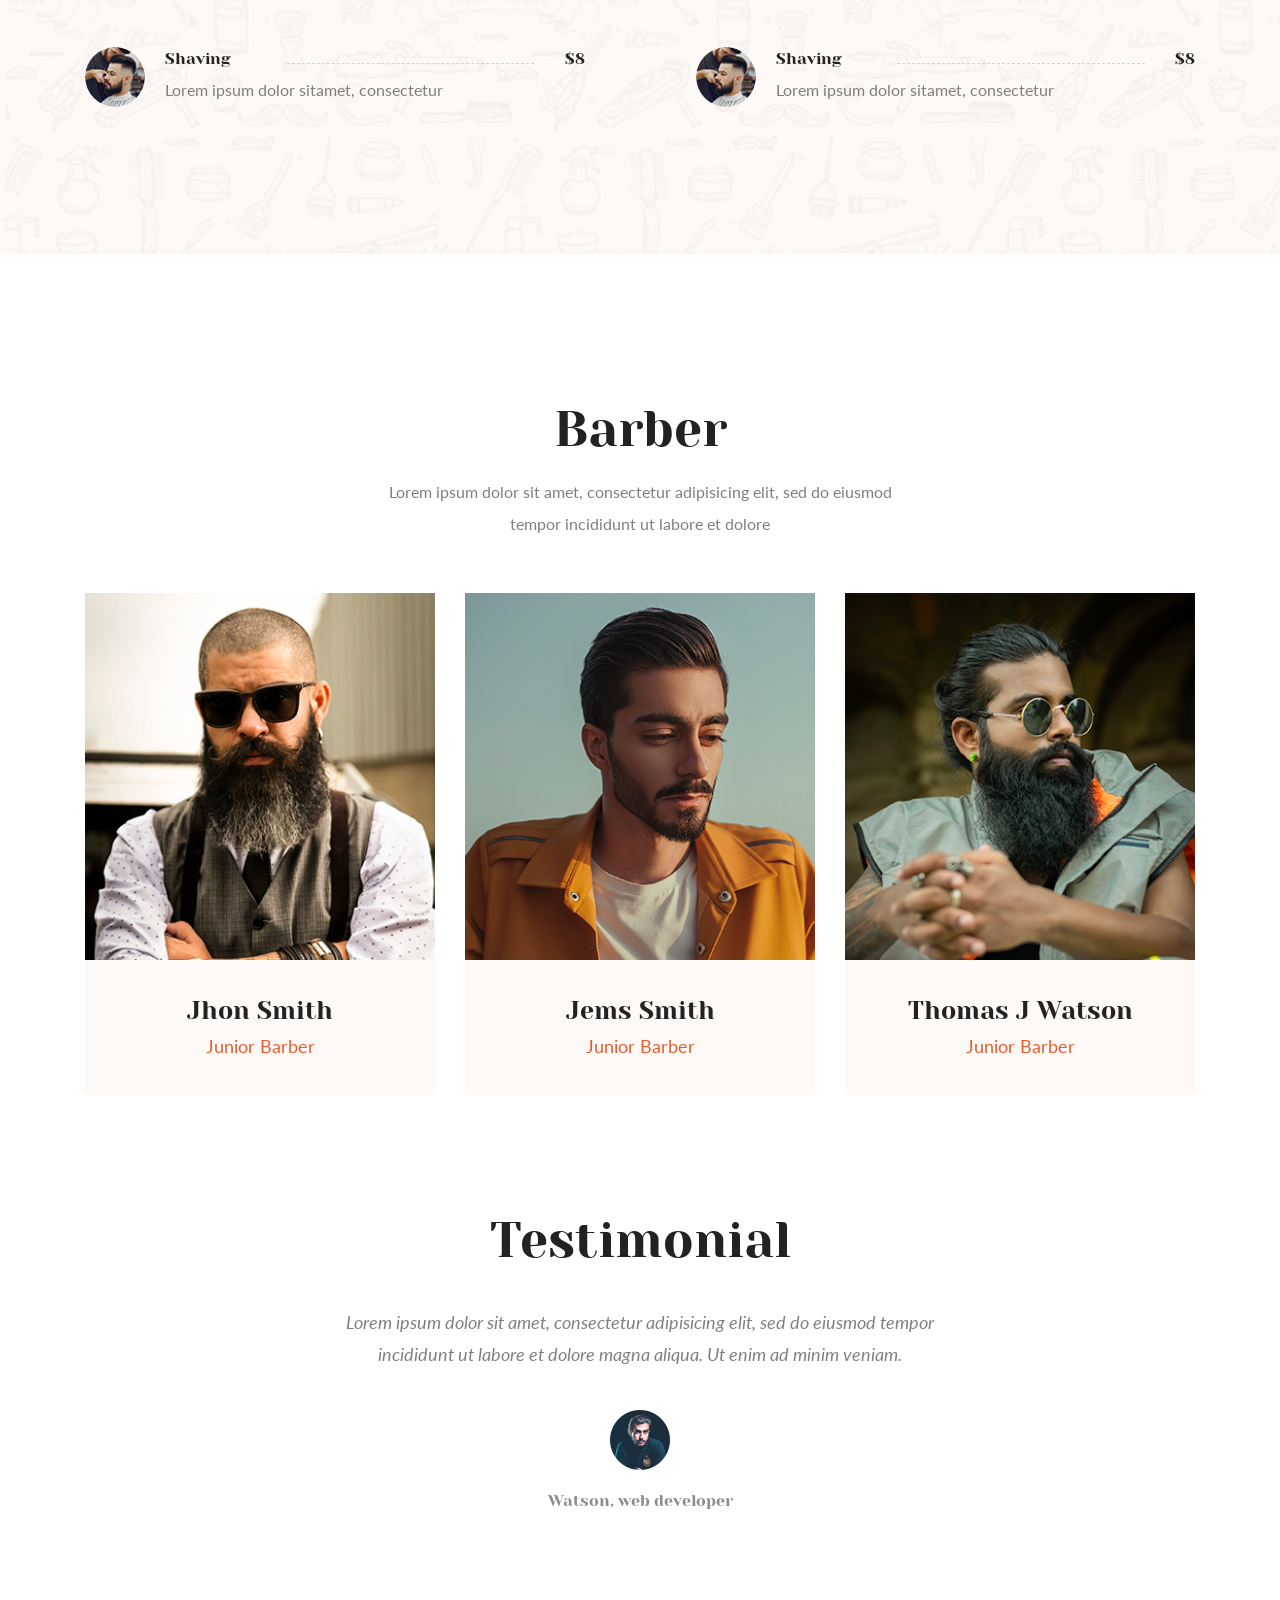
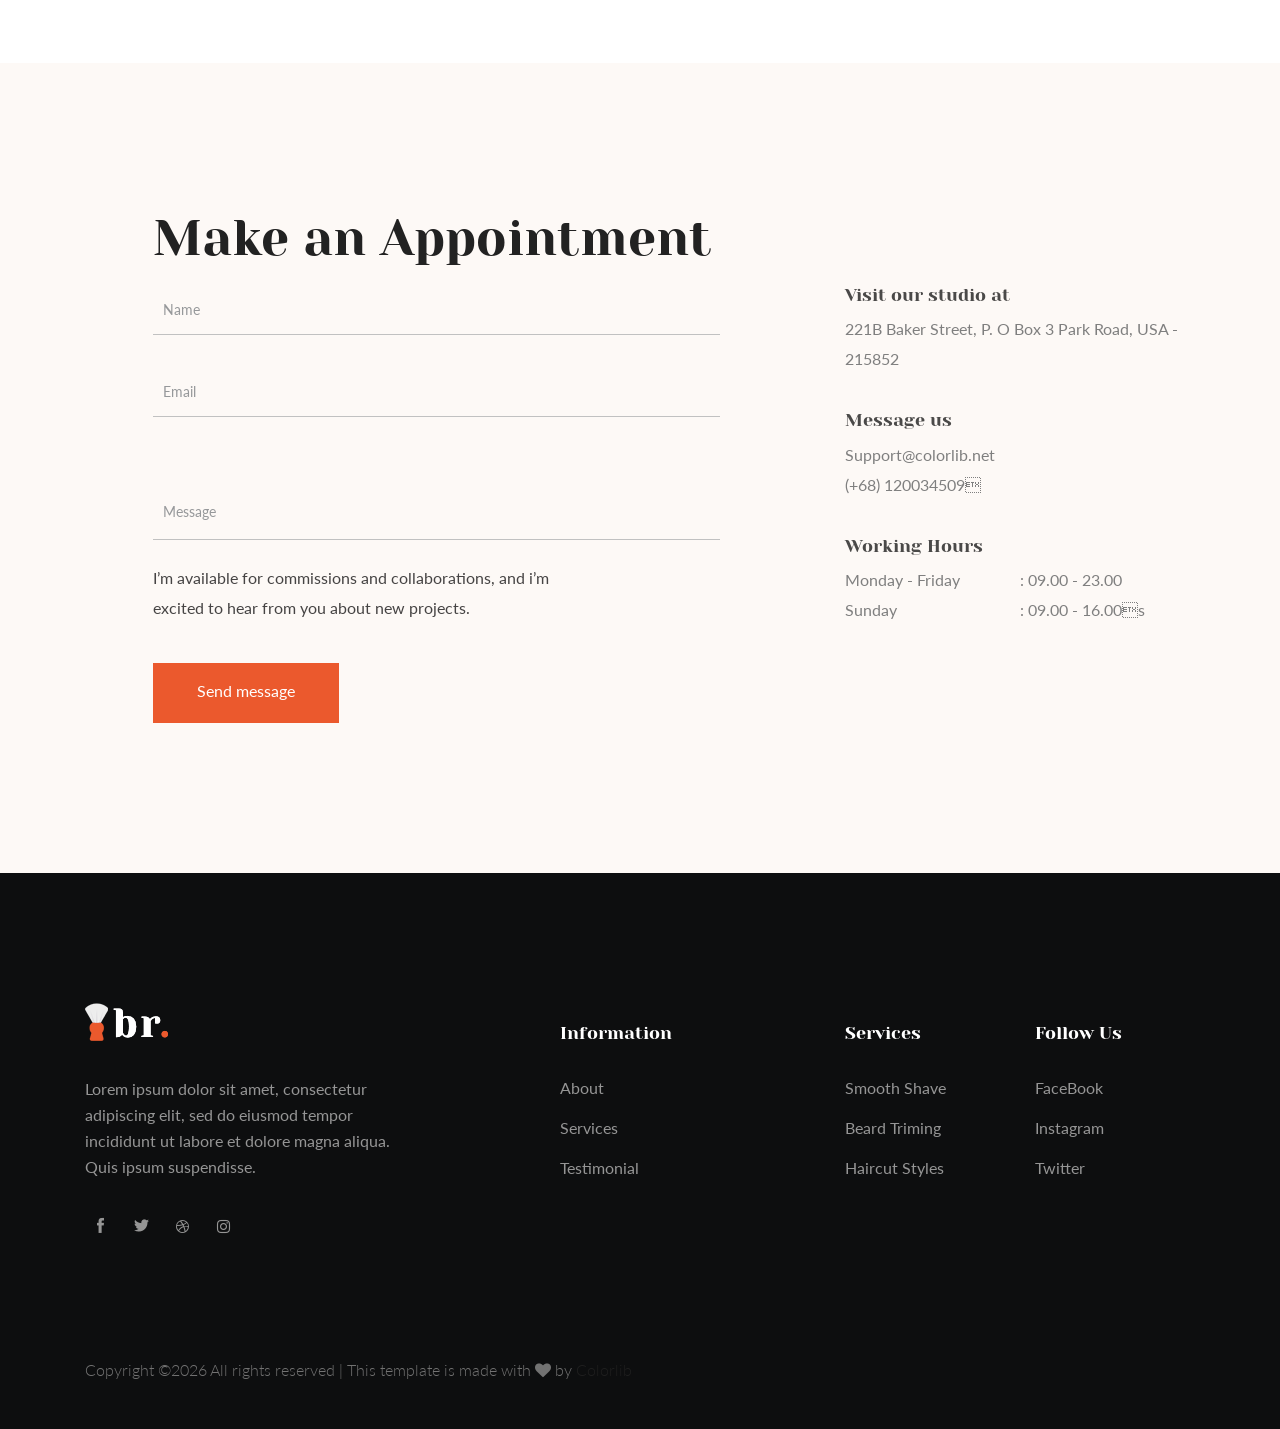
==== commit 86edb37a: "v0.3" ====
--- a/index.html
+++ b/index.html
@@ -4,7 +4,7 @@
 <head>
     <meta charset="utf-8">
     <meta http-equiv="x-ua-compatible" content="ie=edge">
-    <title>Barbearia da Neblina</title>
+    <title>Barber</title>
     <meta name="description" content="">
     <meta name="viewport" content="width=device-width, initial-scale=1">
 
@@ -41,7 +41,7 @@
                         <div class="col-xl-3 col-lg-3">
                             <div class="logo-img">
                                 <a href="index.html">
-                                    <span class="brand-name">Barbearia da Neblina</span>
+                                    <img src="img/logo.png" alt="">
                                 </a>
                             </div>
                         </div>
@@ -51,27 +51,15 @@
                                     <div class="main-menu">
                                         <nav>
                                             <ul id="navigation">
-                                                <li><a class="active" href="index.html">início</a></li>
-                                                <li><a href="service.html">serviços</a></li>
-                                                <li><a href="#">blog <i class="ti-angle-down"></i></a>
-                                                    <ul class="submenu">
-                                                        <li><a href="blog.html">blog</a></li>
-                                                        <li><a href="single-blog.html">post do blog</a></li>
-                                                    </ul>
-                                                </li>
-                                                <li><a href="#">páginas <i class="ti-angle-down"></i></a>
-                                                    <ul class="submenu">
-                                                        <li><a href="about.html">sobre</a></li>
-                                                        <li><a href="elements.html">elementos</a></li>
-                                                    </ul>
-                                                </li>
-                                                <li><a href="contact.html">Contato</a></li>
+                                                <li><a class="active" href="index.html">home</a></li>
+                                                <li><a href="service.html">service</a></li>
+                                                <li><a href="contact.html">Contact</a></li>
                                             </ul>
                                         </nav>
                                     </div>
                                     <div class="book_room">
                                         <div class="book_btn">
-                                            <a class="popup-with-form" href="#test-form">Agendar</a>
+                                            <a class="popup-with-form" href="#test-form">Appointment</a>
                                         </div>
                                     </div>
                                 </div>
@@ -95,9 +83,11 @@
                     <div class="row">
                         <div class="col-lg-6 col-md-8">
                             <div class="slider_text">
-                                <h3>Barbearia moderna no centro da cidade</h3>
-                                <p>Cortes, barba e tratamentos com profissionais experientes, em um ambiente acolhedor pensado para você.</p>
-                                <a href="#" class="boxed-btn3">Agendar</a>
+                                <h3>Modern barber
+                                    shop in center
+                                    of the city</h3>
+                                <p>Lorem ipsum dolor sit amet, consectetur adipiscing elit, sed do eiusmod tempor incididunt ut labore et dolore magna aliqua.</p>
+                                <a href="#" class="boxed-btn3">Appointment</a>
                             </div>
                         </div>
                     </div>
@@ -108,9 +98,11 @@
                     <div class="row">
                         <div class="col-lg-6 col-md-8">
                             <div class="slider_text">
-                                <h3>Barbearia moderna no centro da cidade</h3>
-                                <p>Cortes, barba e tratamentos com profissionais experientes, em um ambiente acolhedor pensado para você.</p>
-                                <a href="#" class="boxed-btn3">Agendar</a>
+                                <h3>Modern barber
+                                    shop in center
+                                    of the city</h3>
+                                <p>Lorem ipsum dolor sit amet, consectetur adipiscing elit, sed do eiusmod tempor incididunt ut labore et dolore magna aliqua.</p>
+                                <a href="#" class="boxed-btn3">Appointment</a>
                             </div>
                         </div>
                     </div>
@@ -121,9 +113,11 @@
                     <div class="row">
                         <div class="col-lg-6 col-md-8">
                             <div class="slider_text">
-                                <h3>Barbearia moderna no centro da cidade</h3>
-                                <p>Cortes, barba e tratamentos com profissionais experientes, em um ambiente acolhedor pensado para você.</p>
-                                <a href="#" class="boxed-btn3">Agendar</a>
+                                <h3>Modern barber
+                                    shop in center
+                                    of the city</h3>
+                                <p>Lorem ipsum dolor sit amet, consectetur adipiscing elit, sed do eiusmod tempor incididunt ut labore et dolore magna aliqua.</p>
+                                <a href="#" class="boxed-btn3">Appointment</a>
                             </div>
                         </div>
                     </div>
@@ -150,15 +144,14 @@
                 <div class="col-xl-6 col-lg-6 col-md-6">
                     <div class="about_info">
                         <div class="section_title mb-20px">
-                            <h3>Sua barbearia por assinatura</h3>
-                            <p>Há mais de 8 anos de excelência.</p>
+                            <h3>About Us</h3>
+                            <p>Lorem ipsum dolor sit amet, consectetur adipiscing eliteiusmod tempor incididunt ut labore et dolore magna aliqua. Qpsum suspendisse ultrices gravida. Risus commodo viverra maecenas accumsan lacus vel facilisis. Quis ipsum suspendisse ultr.</p>
                         </div>
                         <p class="opening_hour">
-                            Horário de funcionamento
-                            <span>Seg - Sex: 10h às 20h</span>
-                            <span>Sáb: 10h às 18h</span>
+                            Opening Hour
+                            <span>10:00 am - 10:00 pm</span>
                         </p>
-                        <a href="about.html" class="boxed-btn3">Sobre nós</a>
+                        <a href="about.html" class="boxed-btn3">About Us</a>
                     </div>
                 </div>
             </div>
@@ -171,8 +164,8 @@
             <div class="row justify-content-center ">
                 <div class="col-lg-6 col-md-10">
                     <div class="section_title text-center mb-55">
-                        <h3>Nossos serviços</h3>
-                        <p>Cuidamos do seu visual com técnica, conforto e atenção a cada detalhe.</p>
+                        <h3>Our Services</h3>
+                        <p>Lorem ipsum dolor sit amet, consectetur adipisicing elit, sed do eiusmod tempor incididunt ut labore et dolore</p>
                     </div>
                 </div>
             </div>
@@ -186,8 +179,8 @@
                             <div class="icon">
                                 <i class="flaticon-shave"></i>
                             </div>
-                            <h3>Barba lisa</h3>
-                            <p>Cuidamos do seu visual com técnica, conforto e atenção a cada detalhe.</p>
+                            <h3>Smooth Shave</h3>
+                            <p>Lorem ipsum dolor sit amet, consectetur adipisicing elit, sed do eiusmod tempor incididunt ut</p>
                          </div>
                     </div>
                 </div>
@@ -200,8 +193,8 @@
                             <div class="icon">
                                 <i class="flaticon-barber"></i>
                             </div>
-                            <h3>Aparar barba</h3>
-                            <p>Cuidamos do seu visual com técnica, conforto e atenção a cada detalhe.</p>
+                            <h3>Beard Triming</h3>
+                            <p>Lorem ipsum dolor sit amet, consectetur adipisicing elit, sed do eiusmod tempor incididunt ut</p>
                          </div>
                     </div>
                 </div>
@@ -214,8 +207,8 @@
                             <div class="icon">
                                 <i class="flaticon-null"></i>
                             </div>
-                            <h3>Estilos de corte</h3>
-                            <p>Cuidamos do seu visual com técnica, conforto e atenção a cada detalhe.</p>
+                            <h3>Haircut Styles</h3>
+                            <p>Lorem ipsum dolor sit amet, consectetur adipisicing elit, sed do eiusmod tempor incididunt ut</p>
                          </div>
                     </div>
                 </div>
@@ -229,8 +222,8 @@
             <div class="row">
                 <div class="col-xl-6 col-md-6">
                     <div class="section_title mb-55">
-                        <h3>Nossos preços</h3>
-                        <p>Cuidamos do seu visual com técnica, conforto e atenção a cada detalhe.</p>
+                        <h3>Our Pricing</h3>
+                        <p>Lorem ipsum dolor sit amet, consectetur adipisicing elit, sed do eiusmod tempor incididunt ut labore et dolore</p>
                     </div>
                 </div>
             </div>
@@ -241,95 +234,95 @@
                         <div class="prising_active d-flex justify-content-between">
                             <div class="single_prising">
                                 <div class="prise_title">
-                                    <h4>Penteado</h4>
-                                </div>
-                                <div class="single_service">
-                                    <div class="service_inner">
-                                        <div class="thumb">
-                                            <img src="img/prising/1.png" alt="">
-                                        </div>
-                                    </div>
-                                    <div class="hair_style_info">
-                                        <div class="prise d-flex justify-content-between">
-                                            <span>Corte de cabelo</span>
-                                            <span>$8</span>
-                                        </div>
-                                        <p>Estilo, tradição e cuidado </p>
-                                    </div>
-                                </div>
-                                <div class="single_service">
-                                    <div class="service_inner">
-                                        <div class="thumb">
-                                            <img src="img/prising/1.png" alt="">
-                                        </div>
-                                    </div>
-                                    <div class="hair_style_info">
-                                        <div class="prise d-flex justify-content-between">
-                                            <span>Penteado</span>
-                                            <span>$8</span>
-                                        </div>
-                                        <p>Estilo, tradição e cuidado </p>
-                                    </div>
-                                </div>
-                                <div class="single_service">
-                                    <div class="service_inner">
-                                        <div class="thumb">
-                                            <img src="img/prising/1.png" alt="">
-                                        </div>
-                                    </div>
-                                    <div class="hair_style_info">
-                                        <div class="prise d-flex justify-content-between">
-                                            <span>Barba</span>
-                                            <span>$8</span>
-                                        </div>
-                                        <p>Estilo, tradição e cuidado </p>
+                                    <h4>Hair Styling</h4>
+                                </div>
+                                <div class="single_service">
+                                    <div class="service_inner">
+                                        <div class="thumb">
+                                            <img src="img/prising/1.png" alt="">
+                                        </div>
+                                    </div>
+                                    <div class="hair_style_info">
+                                        <div class="prise d-flex justify-content-between">
+                                            <span>Hair Cut</span>
+                                            <span>$8</span>
+                                        </div>
+                                        <p>Lorem ipsum dolor sitamet, consectetur </p>
+                                    </div>
+                                </div>
+                                <div class="single_service">
+                                    <div class="service_inner">
+                                        <div class="thumb">
+                                            <img src="img/prising/1.png" alt="">
+                                        </div>
+                                    </div>
+                                    <div class="hair_style_info">
+                                        <div class="prise d-flex justify-content-between">
+                                            <span>Hair Style</span>
+                                            <span>$8</span>
+                                        </div>
+                                        <p>Lorem ipsum dolor sitamet, consectetur </p>
+                                    </div>
+                                </div>
+                                <div class="single_service">
+                                    <div class="service_inner">
+                                        <div class="thumb">
+                                            <img src="img/prising/1.png" alt="">
+                                        </div>
+                                    </div>
+                                    <div class="hair_style_info">
+                                        <div class="prise d-flex justify-content-between">
+                                            <span>Shaving</span>
+                                            <span>$8</span>
+                                        </div>
+                                        <p>Lorem ipsum dolor sitamet, consectetur </p>
                                     </div>
                                 </div>
                             </div>
                             <div class="single_prising">
                                 <div class="prise_title">
-                                    <h4>Penteado</h4>
-                                </div>
-                                <div class="single_service">
-                                    <div class="service_inner">
-                                        <div class="thumb">
-                                            <img src="img/prising/1.png" alt="">
-                                        </div>
-                                    </div>
-                                    <div class="hair_style_info">
-                                        <div class="prise d-flex justify-content-between">
-                                            <span>Corte de cabelo</span>
-                                            <span>$8</span>
-                                        </div>
-                                        <p>Estilo, tradição e cuidado </p>
-                                    </div>
-                                </div>
-                                <div class="single_service">
-                                    <div class="service_inner">
-                                        <div class="thumb">
-                                            <img src="img/prising/1.png" alt="">
-                                        </div>
-                                    </div>
-                                    <div class="hair_style_info">
-                                        <div class="prise d-flex justify-content-between">
-                                            <span>Penteado</span>
-                                            <span>$8</span>
-                                        </div>
-                                        <p>Estilo, tradição e cuidado </p>
-                                    </div>
-                                </div>
-                                <div class="single_service">
-                                    <div class="service_inner">
-                                        <div class="thumb">
-                                            <img src="img/prising/1.png" alt="">
-                                        </div>
-                                    </div>
-                                    <div class="hair_style_info">
-                                        <div class="prise d-flex justify-content-between">
-                                            <span>Barba</span>
-                                            <span>$8</span>
-                                        </div>
-                                        <p>Estilo, tradição e cuidado </p>
+                                    <h4>Hair Styling</h4>
+                                </div>
+                                <div class="single_service">
+                                    <div class="service_inner">
+                                        <div class="thumb">
+                                            <img src="img/prising/1.png" alt="">
+                                        </div>
+                                    </div>
+                                    <div class="hair_style_info">
+                                        <div class="prise d-flex justify-content-between">
+                                            <span>Hair Cut</span>
+                                            <span>$8</span>
+                                        </div>
+                                        <p>Lorem ipsum dolor sitamet, consectetur </p>
+                                    </div>
+                                </div>
+                                <div class="single_service">
+                                    <div class="service_inner">
+                                        <div class="thumb">
+                                            <img src="img/prising/1.png" alt="">
+                                        </div>
+                                    </div>
+                                    <div class="hair_style_info">
+                                        <div class="prise d-flex justify-content-between">
+                                            <span>Hair Style</span>
+                                            <span>$8</span>
+                                        </div>
+                                        <p>Lorem ipsum dolor sitamet, consectetur </p>
+                                    </div>
+                                </div>
+                                <div class="single_service">
+                                    <div class="service_inner">
+                                        <div class="thumb">
+                                            <img src="img/prising/1.png" alt="">
+                                        </div>
+                                    </div>
+                                    <div class="hair_style_info">
+                                        <div class="prise d-flex justify-content-between">
+                                            <span>Shaving</span>
+                                            <span>$8</span>
+                                        </div>
+                                        <p>Lorem ipsum dolor sitamet, consectetur </p>
                                     </div>
                                 </div>
                             </div>
@@ -337,95 +330,95 @@
                         <div class="prising_active d-flex justify-content-between">
                             <div class="single_prising">
                                 <div class="prise_title">
-                                    <h4>Penteado</h4>
-                                </div>
-                                <div class="single_service">
-                                    <div class="service_inner">
-                                        <div class="thumb">
-                                            <img src="img/prising/1.png" alt="">
-                                        </div>
-                                    </div>
-                                    <div class="hair_style_info">
-                                        <div class="prise d-flex justify-content-between">
-                                            <span>Corte de cabelo</span>
-                                            <span>$8</span>
-                                        </div>
-                                        <p>Estilo, tradição e cuidado </p>
-                                    </div>
-                                </div>
-                                <div class="single_service">
-                                    <div class="service_inner">
-                                        <div class="thumb">
-                                            <img src="img/prising/1.png" alt="">
-                                        </div>
-                                    </div>
-                                    <div class="hair_style_info">
-                                        <div class="prise d-flex justify-content-between">
-                                            <span>Penteado</span>
-                                            <span>$8</span>
-                                        </div>
-                                        <p>Estilo, tradição e cuidado </p>
-                                    </div>
-                                </div>
-                                <div class="single_service">
-                                    <div class="service_inner">
-                                        <div class="thumb">
-                                            <img src="img/prising/1.png" alt="">
-                                        </div>
-                                    </div>
-                                    <div class="hair_style_info">
-                                        <div class="prise d-flex justify-content-between">
-                                            <span>Barba</span>
-                                            <span>$8</span>
-                                        </div>
-                                        <p>Estilo, tradição e cuidado </p>
+                                    <h4>Hair Styling</h4>
+                                </div>
+                                <div class="single_service">
+                                    <div class="service_inner">
+                                        <div class="thumb">
+                                            <img src="img/prising/1.png" alt="">
+                                        </div>
+                                    </div>
+                                    <div class="hair_style_info">
+                                        <div class="prise d-flex justify-content-between">
+                                            <span>Hair Cut</span>
+                                            <span>$8</span>
+                                        </div>
+                                        <p>Lorem ipsum dolor sitamet, consectetur </p>
+                                    </div>
+                                </div>
+                                <div class="single_service">
+                                    <div class="service_inner">
+                                        <div class="thumb">
+                                            <img src="img/prising/1.png" alt="">
+                                        </div>
+                                    </div>
+                                    <div class="hair_style_info">
+                                        <div class="prise d-flex justify-content-between">
+                                            <span>Hair Style</span>
+                                            <span>$8</span>
+                                        </div>
+                                        <p>Lorem ipsum dolor sitamet, consectetur </p>
+                                    </div>
+                                </div>
+                                <div class="single_service">
+                                    <div class="service_inner">
+                                        <div class="thumb">
+                                            <img src="img/prising/1.png" alt="">
+                                        </div>
+                                    </div>
+                                    <div class="hair_style_info">
+                                        <div class="prise d-flex justify-content-between">
+                                            <span>Shaving</span>
+                                            <span>$8</span>
+                                        </div>
+                                        <p>Lorem ipsum dolor sitamet, consectetur </p>
                                     </div>
                                 </div>
                             </div>
                             <div class="single_prising">
                                 <div class="prise_title">
-                                    <h4>Penteado</h4>
-                                </div>
-                                <div class="single_service">
-                                    <div class="service_inner">
-                                        <div class="thumb">
-                                            <img src="img/prising/1.png" alt="">
-                                        </div>
-                                    </div>
-                                    <div class="hair_style_info">
-                                        <div class="prise d-flex justify-content-between">
-                                            <span>Corte de cabelo</span>
-                                            <span>$8</span>
-                                        </div>
-                                        <p>Estilo, tradição e cuidado </p>
-                                    </div>
-                                </div>
-                                <div class="single_service">
-                                    <div class="service_inner">
-                                        <div class="thumb">
-                                            <img src="img/prising/1.png" alt="">
-                                        </div>
-                                    </div>
-                                    <div class="hair_style_info">
-                                        <div class="prise d-flex justify-content-between">
-                                            <span>Penteado</span>
-                                            <span>$8</span>
-                                        </div>
-                                        <p>Estilo, tradição e cuidado </p>
-                                    </div>
-                                </div>
-                                <div class="single_service">
-                                    <div class="service_inner">
-                                        <div class="thumb">
-                                            <img src="img/prising/1.png" alt="">
-                                        </div>
-                                    </div>
-                                    <div class="hair_style_info">
-                                        <div class="prise d-flex justify-content-between">
-                                            <span>Barba</span>
-                                            <span>$8</span>
-                                        </div>
-                                        <p>Estilo, tradição e cuidado </p>
+                                    <h4>Hair Styling</h4>
+                                </div>
+                                <div class="single_service">
+                                    <div class="service_inner">
+                                        <div class="thumb">
+                                            <img src="img/prising/1.png" alt="">
+                                        </div>
+                                    </div>
+                                    <div class="hair_style_info">
+                                        <div class="prise d-flex justify-content-between">
+                                            <span>Hair Cut</span>
+                                            <span>$8</span>
+                                        </div>
+                                        <p>Lorem ipsum dolor sitamet, consectetur </p>
+                                    </div>
+                                </div>
+                                <div class="single_service">
+                                    <div class="service_inner">
+                                        <div class="thumb">
+                                            <img src="img/prising/1.png" alt="">
+                                        </div>
+                                    </div>
+                                    <div class="hair_style_info">
+                                        <div class="prise d-flex justify-content-between">
+                                            <span>Hair Style</span>
+                                            <span>$8</span>
+                                        </div>
+                                        <p>Lorem ipsum dolor sitamet, consectetur </p>
+                                    </div>
+                                </div>
+                                <div class="single_service">
+                                    <div class="service_inner">
+                                        <div class="thumb">
+                                            <img src="img/prising/1.png" alt="">
+                                        </div>
+                                    </div>
+                                    <div class="hair_style_info">
+                                        <div class="prise d-flex justify-content-between">
+                                            <span>Shaving</span>
+                                            <span>$8</span>
+                                        </div>
+                                        <p>Lorem ipsum dolor sitamet, consectetur </p>
                                     </div>
                                 </div>
                             </div>
@@ -433,95 +426,95 @@
                         <div class="prising_active d-flex justify-content-between">
                             <div class="single_prising">
                                 <div class="prise_title">
-                                    <h4>Penteado</h4>
-                                </div>
-                                <div class="single_service">
-                                    <div class="service_inner">
-                                        <div class="thumb">
-                                            <img src="img/prising/1.png" alt="">
-                                        </div>
-                                    </div>
-                                    <div class="hair_style_info">
-                                        <div class="prise d-flex justify-content-between">
-                                            <span>Corte de cabelo</span>
-                                            <span>$8</span>
-                                        </div>
-                                        <p>Estilo, tradição e cuidado </p>
-                                    </div>
-                                </div>
-                                <div class="single_service">
-                                    <div class="service_inner">
-                                        <div class="thumb">
-                                            <img src="img/prising/1.png" alt="">
-                                        </div>
-                                    </div>
-                                    <div class="hair_style_info">
-                                        <div class="prise d-flex justify-content-between">
-                                            <span>Penteado</span>
-                                            <span>$8</span>
-                                        </div>
-                                        <p>Estilo, tradição e cuidado </p>
-                                    </div>
-                                </div>
-                                <div class="single_service">
-                                    <div class="service_inner">
-                                        <div class="thumb">
-                                            <img src="img/prising/1.png" alt="">
-                                        </div>
-                                    </div>
-                                    <div class="hair_style_info">
-                                        <div class="prise d-flex justify-content-between">
-                                            <span>Barba</span>
-                                            <span>$8</span>
-                                        </div>
-                                        <p>Estilo, tradição e cuidado </p>
+                                    <h4>Hair Styling</h4>
+                                </div>
+                                <div class="single_service">
+                                    <div class="service_inner">
+                                        <div class="thumb">
+                                            <img src="img/prising/1.png" alt="">
+                                        </div>
+                                    </div>
+                                    <div class="hair_style_info">
+                                        <div class="prise d-flex justify-content-between">
+                                            <span>Hair Cut</span>
+                                            <span>$8</span>
+                                        </div>
+                                        <p>Lorem ipsum dolor sitamet, consectetur </p>
+                                    </div>
+                                </div>
+                                <div class="single_service">
+                                    <div class="service_inner">
+                                        <div class="thumb">
+                                            <img src="img/prising/1.png" alt="">
+                                        </div>
+                                    </div>
+                                    <div class="hair_style_info">
+                                        <div class="prise d-flex justify-content-between">
+                                            <span>Hair Style</span>
+                                            <span>$8</span>
+                                        </div>
+                                        <p>Lorem ipsum dolor sitamet, consectetur </p>
+                                    </div>
+                                </div>
+                                <div class="single_service">
+                                    <div class="service_inner">
+                                        <div class="thumb">
+                                            <img src="img/prising/1.png" alt="">
+                                        </div>
+                                    </div>
+                                    <div class="hair_style_info">
+                                        <div class="prise d-flex justify-content-between">
+                                            <span>Shaving</span>
+                                            <span>$8</span>
+                                        </div>
+                                        <p>Lorem ipsum dolor sitamet, consectetur </p>
                                     </div>
                                 </div>
                             </div>
                             <div class="single_prising">
                                 <div class="prise_title">
-                                    <h4>Penteado</h4>
-                                </div>
-                                <div class="single_service">
-                                    <div class="service_inner">
-                                        <div class="thumb">
-                                            <img src="img/prising/1.png" alt="">
-                                        </div>
-                                    </div>
-                                    <div class="hair_style_info">
-                                        <div class="prise d-flex justify-content-between">
-                                            <span>Corte de cabelo</span>
-                                            <span>$8</span>
-                                        </div>
-                                        <p>Estilo, tradição e cuidado </p>
-                                    </div>
-                                </div>
-                                <div class="single_service">
-                                    <div class="service_inner">
-                                        <div class="thumb">
-                                            <img src="img/prising/1.png" alt="">
-                                        </div>
-                                    </div>
-                                    <div class="hair_style_info">
-                                        <div class="prise d-flex justify-content-between">
-                                            <span>Penteado</span>
-                                            <span>$8</span>
-                                        </div>
-                                        <p>Estilo, tradição e cuidado </p>
-                                    </div>
-                                </div>
-                                <div class="single_service">
-                                    <div class="service_inner">
-                                        <div class="thumb">
-                                            <img src="img/prising/1.png" alt="">
-                                        </div>
-                                    </div>
-                                    <div class="hair_style_info">
-                                        <div class="prise d-flex justify-content-between">
-                                            <span>Barba</span>
-                                            <span>$8</span>
-                                        </div>
-                                        <p>Estilo, tradição e cuidado </p>
+                                    <h4>Hair Styling</h4>
+                                </div>
+                                <div class="single_service">
+                                    <div class="service_inner">
+                                        <div class="thumb">
+                                            <img src="img/prising/1.png" alt="">
+                                        </div>
+                                    </div>
+                                    <div class="hair_style_info">
+                                        <div class="prise d-flex justify-content-between">
+                                            <span>Hair Cut</span>
+                                            <span>$8</span>
+                                        </div>
+                                        <p>Lorem ipsum dolor sitamet, consectetur </p>
+                                    </div>
+                                </div>
+                                <div class="single_service">
+                                    <div class="service_inner">
+                                        <div class="thumb">
+                                            <img src="img/prising/1.png" alt="">
+                                        </div>
+                                    </div>
+                                    <div class="hair_style_info">
+                                        <div class="prise d-flex justify-content-between">
+                                            <span>Hair Style</span>
+                                            <span>$8</span>
+                                        </div>
+                                        <p>Lorem ipsum dolor sitamet, consectetur </p>
+                                    </div>
+                                </div>
+                                <div class="single_service">
+                                    <div class="service_inner">
+                                        <div class="thumb">
+                                            <img src="img/prising/1.png" alt="">
+                                        </div>
+                                    </div>
+                                    <div class="hair_style_info">
+                                        <div class="prise d-flex justify-content-between">
+                                            <span>Shaving</span>
+                                            <span>$8</span>
+                                        </div>
+                                        <p>Lorem ipsum dolor sitamet, consectetur </p>
                                     </div>
                                 </div>
                             </div>
@@ -539,8 +532,8 @@
             <div class="row justify-content-center">
                 <div class="col-lg-6 col-md-10">
                     <div class="section_title text-center mb-55">
-                        <h3>Profissionais</h3>
-                        <p>Cuidamos do seu visual com técnica, conforto e atenção a cada detalhe.</p>
+                        <h3>Barber</h3>
+                        <p>Lorem ipsum dolor sit amet, consectetur adipisicing elit, sed do eiusmod tempor incididunt ut labore et dolore</p>
                     </div>
                 </div>
             </div>
@@ -548,22 +541,33 @@
                 <div class="col-lg-4 col-md-6">
                     <div class="single_team_member">
                         <div class="team_thumb">
-                            <img src="img/team/1.png" alt="Eric Cavalcante">
+                            <img src="img/team/1.png" alt="">
                         </div>
                         <div class="member_info text-center">
-                            <h3>Eric Cavalcante</h3>
-                            <p>Barbeiro júnior</p>
+                            <h3>Jhon Smith</h3>
+                            <p>Junior Barber</p>
                         </div>
                     </div>
                 </div>
                 <div class="col-lg-4 col-md-6">
                     <div class="single_team_member">
                         <div class="team_thumb">
-                            <img src="img/team/2.png" alt="Herick Melo">
+                            <img src="img/team/2.png" alt="">
                         </div>
                         <div class="member_info text-center">
-                            <h3>Herick Melo</h3>
-                            <p>Barbeiro júnior</p>
+                            <h3>Jems Smith</h3>
+                            <p>Junior Barber</p>
+                        </div>
+                    </div>
+                </div>
+                <div class="col-lg-4 col-md-6">
+                    <div class="single_team_member">
+                        <div class="team_thumb">
+                            <img src="img/team/3.png" alt="">
+                        </div>
+                        <div class="member_info text-center">
+                            <h3>Thomas J Watson</h3>
+                            <p>Junior Barber</p>
                         </div>
                     </div>
                 </div>
@@ -579,7 +583,7 @@
                 <div class="col-xl-12">
                     <div class="section_title mb-40 text-center">
                         <h3>
-                            Depoimentos
+                            Testimonial
                         </h3>
                     </div>
                 </div>
@@ -591,12 +595,12 @@
                             <div class="row justify-content-center">
                                 <div class="col-lg-7 col-md-10">
                                     <div class="single_testmonial text-center">
-                                        <p>Cuidamos do seu visual com técnica, conforto e atenção a cada detalhe. Agende seu horário e venha nos visitar.</p>
+                                        <p>Lorem ipsum dolor sit amet, consectetur adipisicing elit, sed do eiusmod tempor incididunt ut labore et dolore magna aliqua. Ut enim ad minim veniam.</p>
                                         <div class="testmonial_author">
                                             <div class="thumb">
                                                 <img src="img/testmonial/1.png" alt="">
                                             </div>
-                                            <h3>Watson, cliente</h3>
+                                            <h3>Watson, web developer</h3>
                                         </div>
                                     </div>
                                 </div>
@@ -606,12 +610,12 @@
                             <div class="row justify-content-center">
                                 <div class="col-lg-7 col-md-10">
                                     <div class="single_testmonial text-center">
-                                        <p>Cuidamos do seu visual com técnica, conforto e atenção a cada detalhe. Agende seu horário e venha nos visitar.</p>
+                                        <p>Lorem ipsum dolor sit amet, consectetur adipisicing elit, sed do eiusmod tempor incididunt ut labore et dolore magna aliqua. Ut enim ad minim veniam.</p>
                                         <div class="testmonial_author">
                                             <div class="thumb">
                                                 <img src="img/testmonial/1.png" alt="">
                                             </div>
-                                            <h3>Watson, cliente</h3>
+                                            <h3>Watson, web developer</h3>
                                         </div>
                                     </div>
                                 </div>
@@ -621,12 +625,12 @@
                             <div class="row justify-content-center">
                                 <div class="col-lg-7 col-md-10">
                                     <div class="single_testmonial text-center">
-                                        <p>Cuidamos do seu visual com técnica, conforto e atenção a cada detalhe. Agende seu horário e venha nos visitar.</p>
+                                        <p>Lorem ipsum dolor sit amet, consectetur adipisicing elit, sed do eiusmod tempor incididunt ut labore et dolore magna aliqua. Ut enim ad minim veniam.</p>
                                         <div class="testmonial_author">
                                             <div class="thumb">
                                                 <img src="img/testmonial/1.png" alt="">
                                             </div>
-                                            <h3>Watson, cliente</h3>
+                                            <h3>Watson, web developer</h3>
                                         </div>
                                     </div>
                                 </div>
@@ -644,7 +648,7 @@
             <div class="row">
                 <div class="col-lg-12">
                     <div class="section_title pl-68">
-                        <h3>Agende um horário</h3>
+                        <h3>Make an Appointment</h3>
                     </div>
                 </div>
             </div>
@@ -653,18 +657,18 @@
                     <div class="appoint_ment_form pl-68">
                         <form action="#">
                             <div class="single_field">
-                                <input type="text" placeholder="Nome">
+                                <input type="text" placeholder="Name">
                             </div>
                             <div class="single_field">
-                                <input type="text" placeholder="E-mail">
+                                <input type="text" placeholder="Email">
                             </div>
                             <div class="single_field m-0">
-                                <textarea id="" cols="30" rows="10" placeholder="Mensagem"></textarea>
-                            </div>
-                            <p>Estamos disponíveis para eventos e parcerias, e ficamos <br>
-                                felizes em ouvir suas ideias.</p>
+                                <textarea id="" cols="30" rows="10" placeholder="Message"></textarea>
+                            </div>
+                            <p>I’m available for commissions and collaborations, and i’m <br>
+                                excited to hear from you about new projects.</p>
                             <div class="form_btn">
-                                <button class="boxed-btn3" type="submit">Enviar mensagem</button>
+                                <button class="boxed-btn3" type="submit">Send message</button>
                             </div>
                         </form>
                     </div>
@@ -672,23 +676,24 @@
                 <div class="col-lg-4 offset-lg-1">
                     <div class="appointMent_info">
                         <div class="single_appontment">
-                            <h4>Visite nossa barbearia em</h4>
-                            <p>Rua da Neblina, 200 - Centro, CEP 00000-000</p>
+                            <h4>Visit our studio at</h4>
+                            <p>221B Baker Street, P. O Box 3 Park Road, 
+                                USA - 215852</p>
                         </div>
                         <div class="single_appontment">
-                            <h4>Envie uma mensagem</h4>
+                            <h4>Message us</h4>
                             <p>Support@colorlib.net <br>
                                 (+68) 120034509</p>
                         </div>
                         <div class="single_appontment">
-                            <h4>Horário de funcionamento</h4>
+                            <h4>Working Hours</h4>
                             <p class="d-flex justify-content-between">
-                                <span>Seg - Sex</span>
-                                <span>10h às 20h</span>
+                                <span>Monday - Friday</span>
+                                <span>:  09.00 - 23.00</span>
                             </p>
                             <p class="d-flex justify-content-between">
-                                <span>Sáb</span>
-                                <span>10h às 18h</span>
+                                <span>Sunday</span>
+                                <span>:  09.00 - 16.00s</span>
                             </p>
                         </div>
                     </div>
@@ -707,10 +712,10 @@
                         <div class="footer_widget">
                             <div class="footer_logo">
                                 <a href="#">
-                                    <span class="brand-name">Barbearia da Neblina</span>
+                                    <img src="img/logo.png" alt="">
                                 </a>
                             </div>
-                            <p class="address_text">Estilo, tradição e cuidado <br> atendimento de qualidade e <br> um ambiente pensado para você. <br> Estilo e cuidado.
+                            <p class="address_text">Lorem ipsum dolor sit amet, consectetur <br> adipiscing elit, sed do eiusmod tempor <br> incididunt ut labore et dolore magna aliqua. <br> Quis ipsum suspendisse.
                             </p>
                             <div class="socail_links">
                                 <ul>
@@ -742,34 +747,34 @@
                     <div class="col-xl-3 col-md-6 col-lg-3">
                         <div class="footer_widget">
                             <h3 class="footer_title">
-                                Informação
+                                Information
                             </h3>
                             <ul class="links">
-                                <li><a href="#">Sobre</a></li>
-                                <li><a href="#">Serviços</a></li>
-                                <li><a href="#">Depoimentos</a></li>
+                                <li><a href="#">About</a></li>
+                                <li><a href="#">Services</a></li>
+                                <li><a href="#">Testimonial</a></li>
                             </ul>
                         </div>
                     </div>
                     <div class="col-xl-2  col-md-6 col-lg-2">
                         <div class="footer_widget">
                             <h3 class="footer_title">
-                                Serviços
+                                Services
                             </h3>
                             <ul class="links">
-                                <li><a href="#">Barba lisa </a></li>
-                                <li><a href="#">Aparar barba</a></li>
-                                <li><a href="#"> Estilos de corte</a></li>
+                                <li><a href="#">Smooth Shave </a></li>
+                                <li><a href="#">Beard Triming</a></li>
+                                <li><a href="#"> Haircut Styles</a></li>
                             </ul>
                         </div>
                     </div>
                     <div class="col-xl-2  col-md-6 col-lg-2">
                         <div class="footer_widget">
                             <h3 class="footer_title">
-                                Siga-nos
+                                Follow Us
                             </h3>
                             <ul class="links">
-                                <li><a href="#">Facebook</a></li>
+                                <li><a href="#">FaceBook</a></li>
                                 <li><a href="#">Instagram</a></li>
                                 <li><a href="#"> Twitter</a></li>
                             </ul>
@@ -784,7 +789,7 @@
                     <div class="col-xl-12">
                         <p class="copy_right text-center">
                             <p><!-- Link back to Colorlib can't be removed. Template is licensed under CC BY 3.0. -->
-  Copyright &copy;<script>document.write(new Date().getFullYear());</script> Todos os direitos reservados | Este template foi feito com <i class="fa fa-heart" aria-hidden="true"></i> por <a href="https://colorlib.com" target="_blank">Colorlib</a>
+  Copyright &copy;<script>document.write(new Date().getFullYear());</script> All rights reserved | This template is made with <i class="fa fa-heart" aria-hidden="true"></i> by <a href="https://colorlib.com" target="_blank">Colorlib</a>
   <!-- Link back to Colorlib can't be removed. Template is licensed under CC BY 3.0. --></p>
                         </p>
                     </div>
@@ -799,42 +804,42 @@
     <form id="test-form" class="white-popup-block mfp-hide">
             <div class="popup_box ">
                     <div class="popup_inner">
-                        <h3>Agende um horário</h3>
+                        <h3>Make an Appointment</h3>
                         <form action="#">
                             <div class="row">
                                 <div class="col-xl-6 col-md-6">
-                                    <input id="datepicker" placeholder="Data">
+                                    <input id="datepicker" placeholder="Date">
                                 </div>
                                 <div class="col-xl-6 col-md-6">
-                                    <input id="timepicker" placeholder="horário">
+                                    <input id="timepicker" placeholder="time">
                                 </div>
                                 <div class="col-xl-6 col-md-6">
                                     <select class="form-select wide" id="default-select" class="">
-                                        <option data-display="Choose services">Escolha o serviço 1</option>
-                                        <option value="1">Escolha o serviço 2</option>
-                                        <option value="2">Escolha o serviço 3</option>
-                                        <option value="3">Escolha o serviço 4</option>
+                                        <option data-display="Choose services">Choose services 1</option>
+                                        <option value="1">Choose services 2</option>
+                                        <option value="2">Choose services 3</option>
+                                        <option value="3">Choose services 4</option>
                                     </select>
                                 </div>
                                 <div class="col-xl-6 col-md-6">
                                     <select class="form-select wide" id="default-select" class="">
-                                        <option data-display="Choose Barbers">Escolha o barbeiro</option>
+                                        <option data-display="Choose Barbers">Choose Barbers</option>
                                         <option value="1">Zaki</option>
                                         <option value="2">Ronky</option>
                                         <option value="3">kalu</option>
                                     </select>
                                 </div>
                                 <div class="col-xl-6 col-md-6">
-                                    <input type="text" placeholder="Seu nome">
+                                    <input type="text" placeholder="Your name">
                                 </div>
                                 <div class="col-xl-6 col-md-6">
-                                    <input type="text" placeholder="Telefone">
+                                    <input type="text" placeholder="Phone no">
                                 </div>
                                 <div class="col-xl-12">
-                                    <input type="email" placeholder="Seu e-mail">
+                                    <input type="email" placeholder="Your email">
                                 </div>
                                 <div class="col-xl-12">
-                                    <button type="submit" class="boxed-btn3">Enviar</button>
+                                    <button type="submit" class="boxed-btn3">Submit</button>
                                 </div>
                             </div>
                         </form>
--- a/css/style.css
+++ b/css/style.css
@@ -2745,7 +2745,7 @@
 
 /* line 1, ../../Arafath/CL/january 2020/238. Barber/HTML/scss/_bradcam.scss */
 .breadcam_bg {
-  background-image: url(../img/banner/bradcam.png);
+  background-image: url(../img/banner/bradcam.jpeg);
 }
 
 /* line 4, ../../Arafath/CL/january 2020/238. Barber/HTML/scss/_bradcam.scss */
@@ -2761,7 +2761,7 @@
 /* line 10, ../../Arafath/CL/january 2020/238. Barber/HTML/scss/_bradcam.scss */
 .bradcam_area {
   background-size: cover;
-  background-position: center center;
+  background-position: center 35%;
   padding: 187px 0 115px 0;
 }
 
@@ -6159,13 +6159,4 @@
   font-size: 12px;
 }
 
-/*# sourceMappingURL=style.css.map */
-.brand-name {
-  display: inline-block;
-  color: #fff;
-  font-size: 24px;
-  font-weight: 700;
-  letter-spacing: 0.5px;
-  line-height: 1.2;
-  white-space: nowrap;
-}
+/*# sourceMappingURL=style.css.map */
